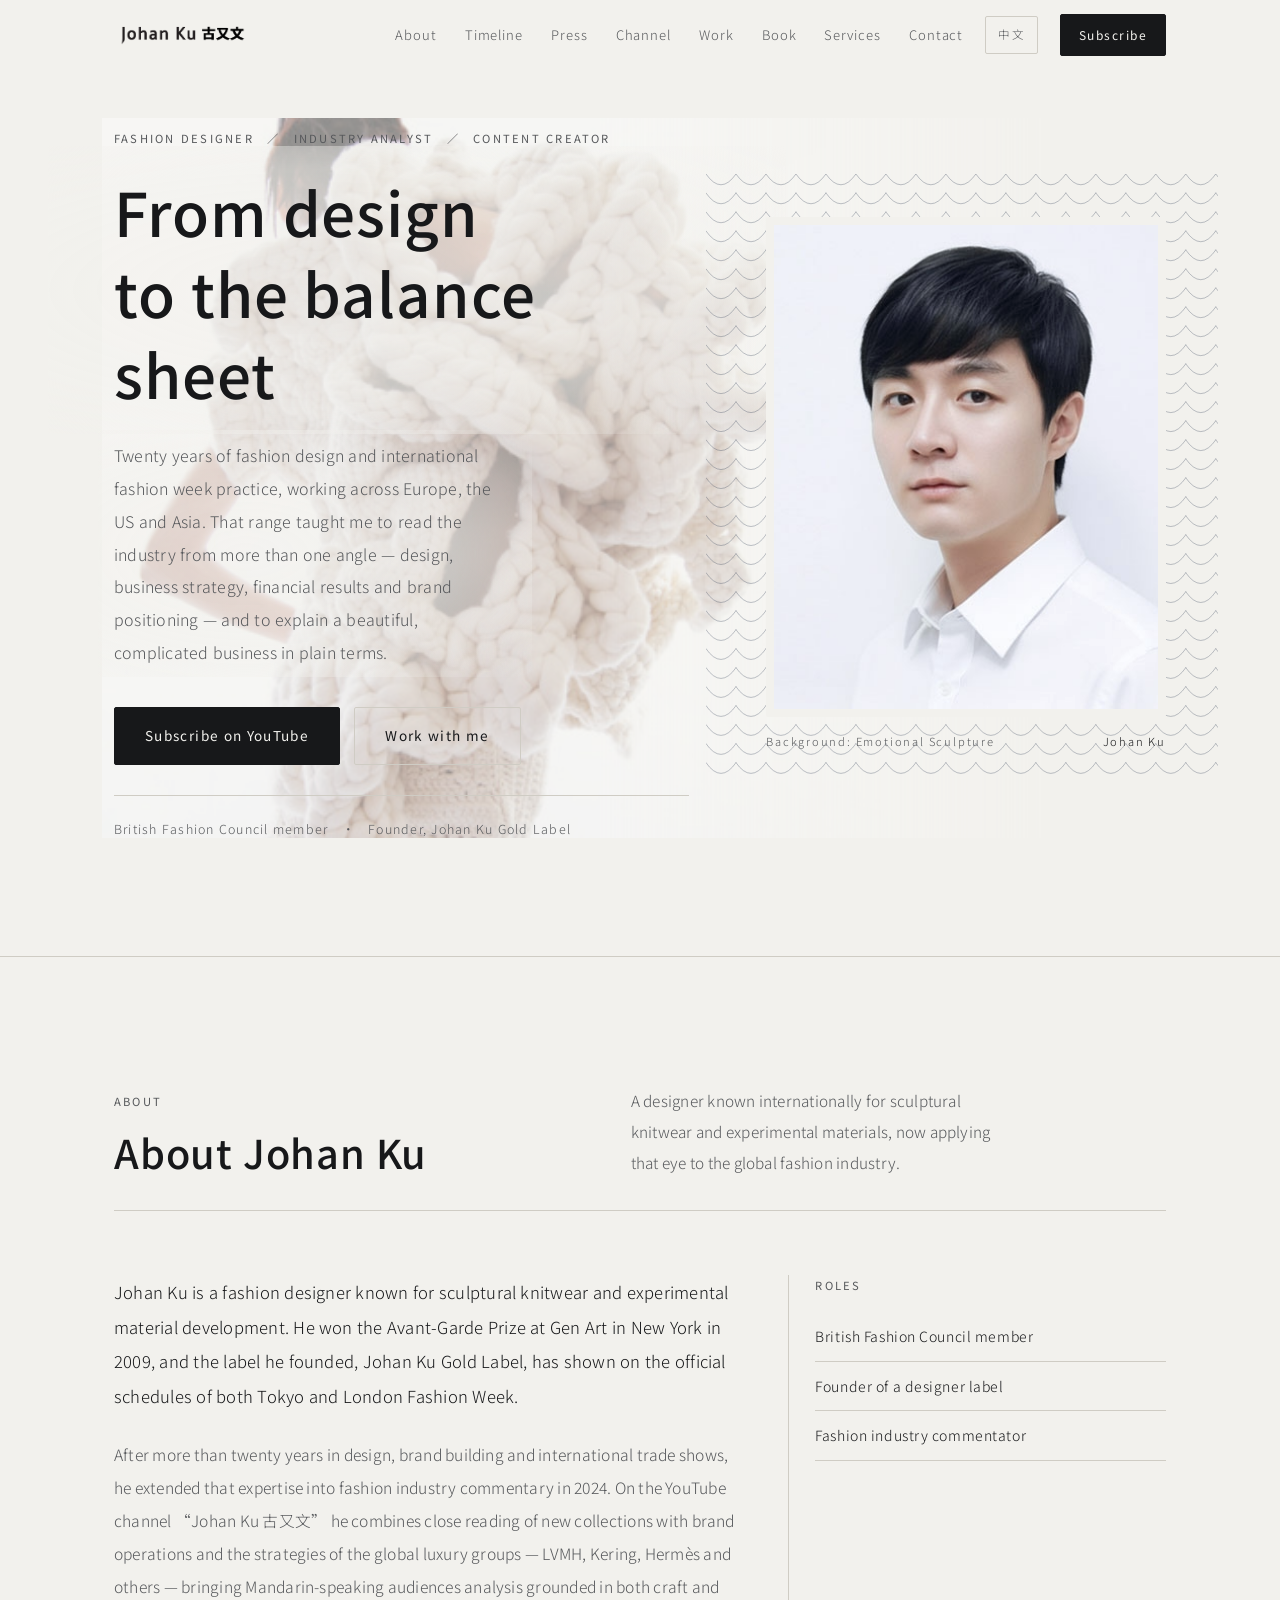
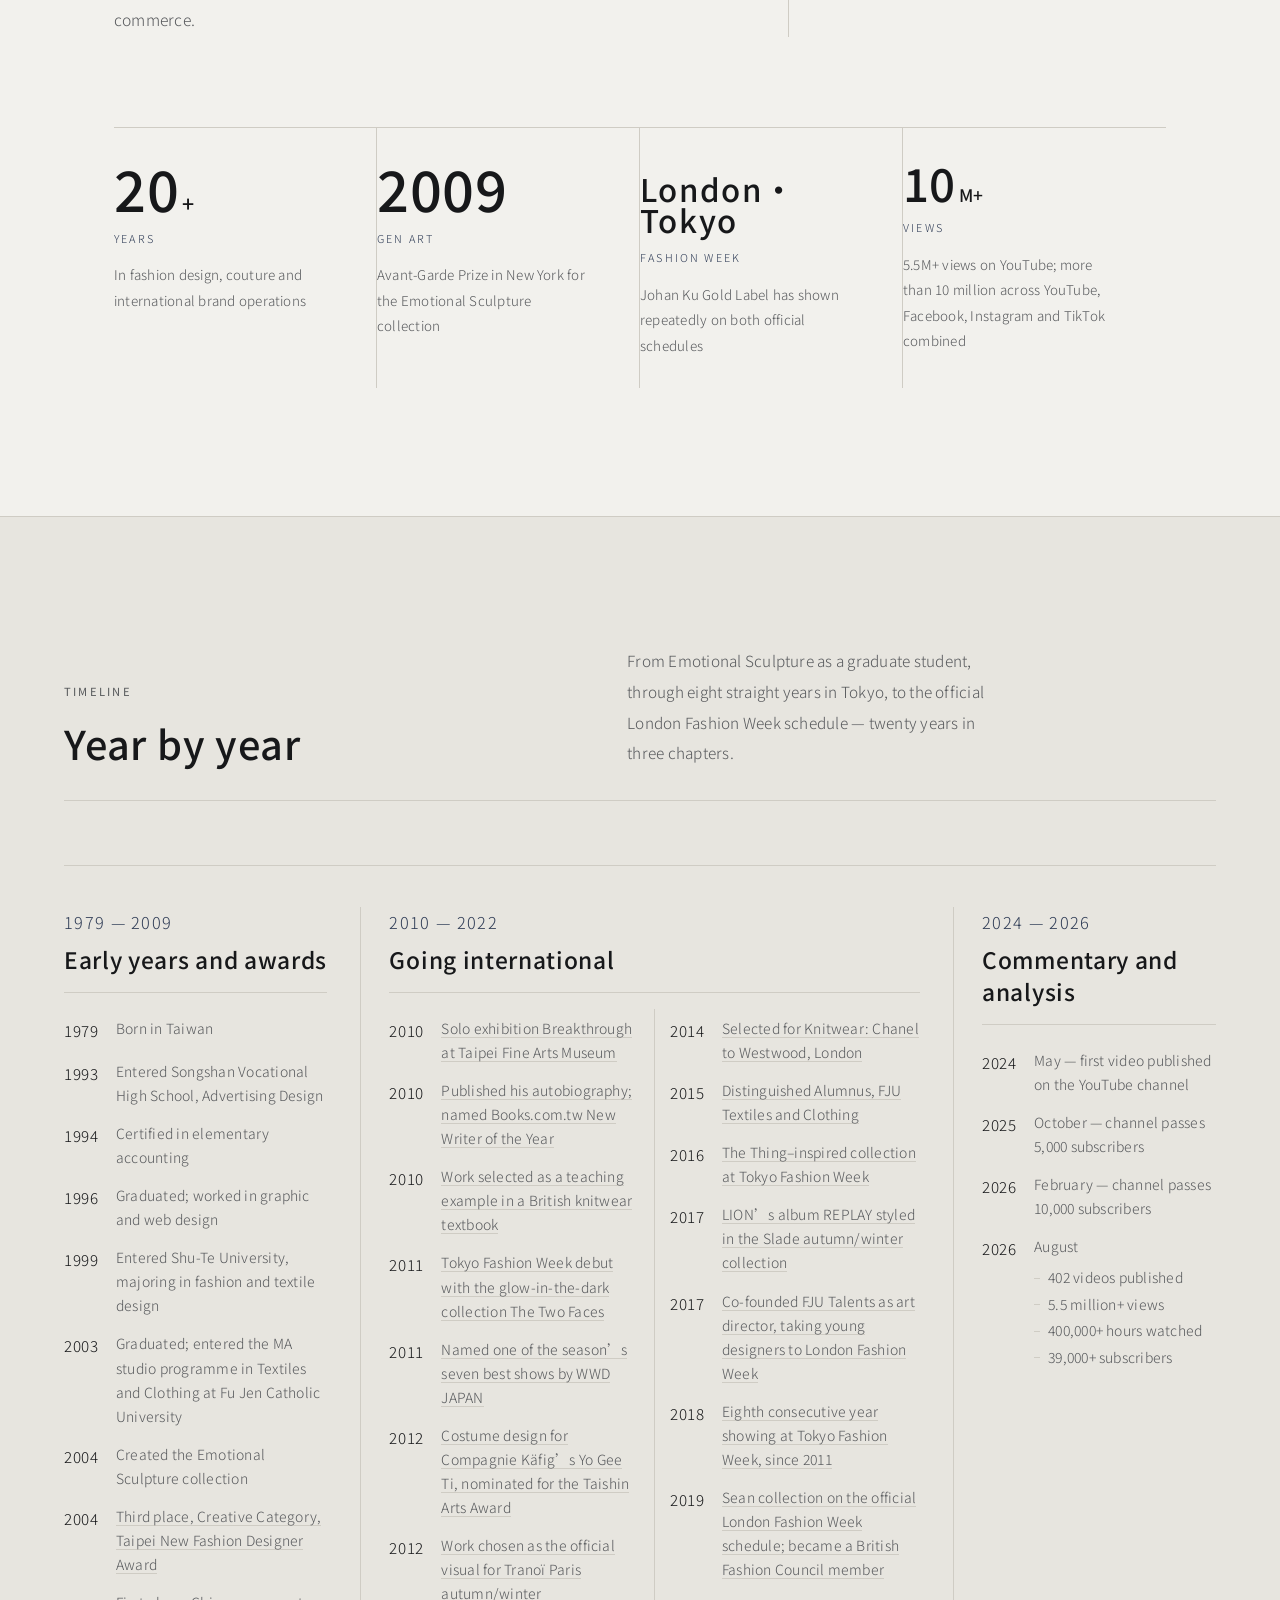
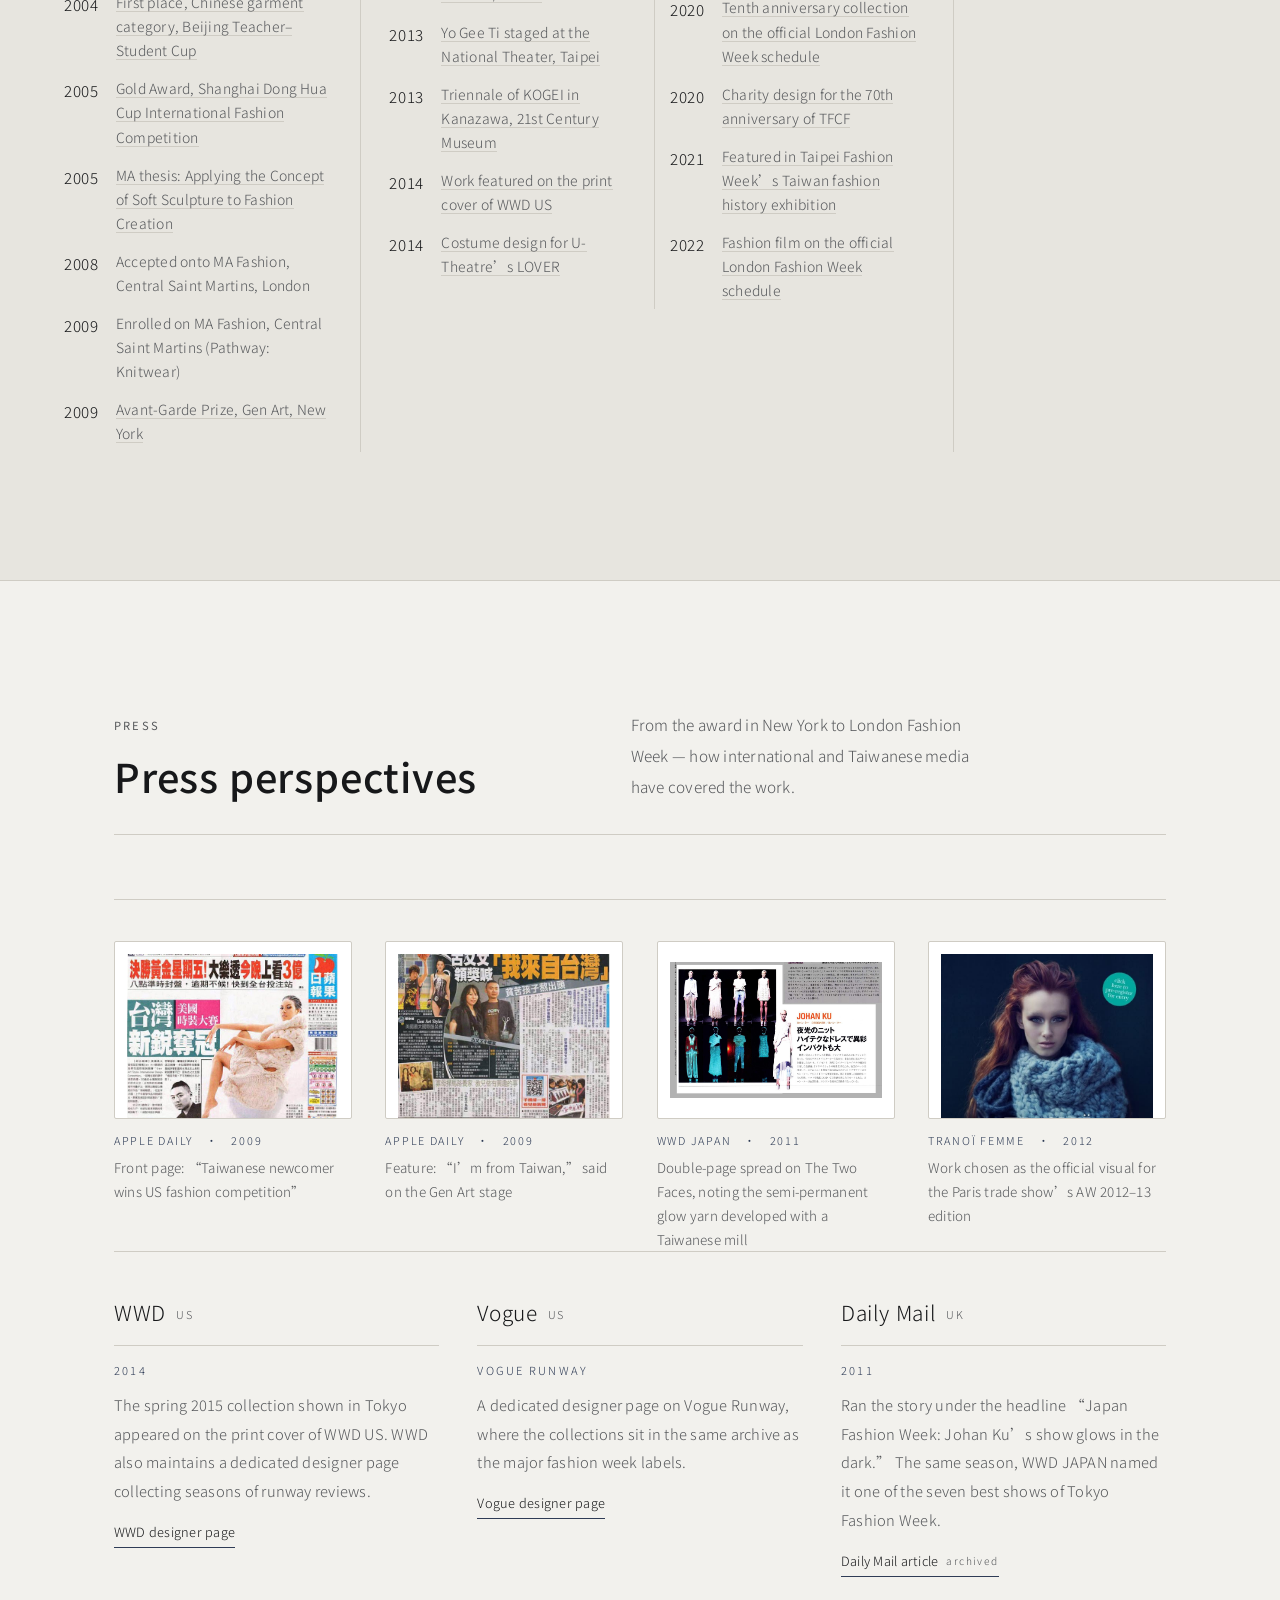
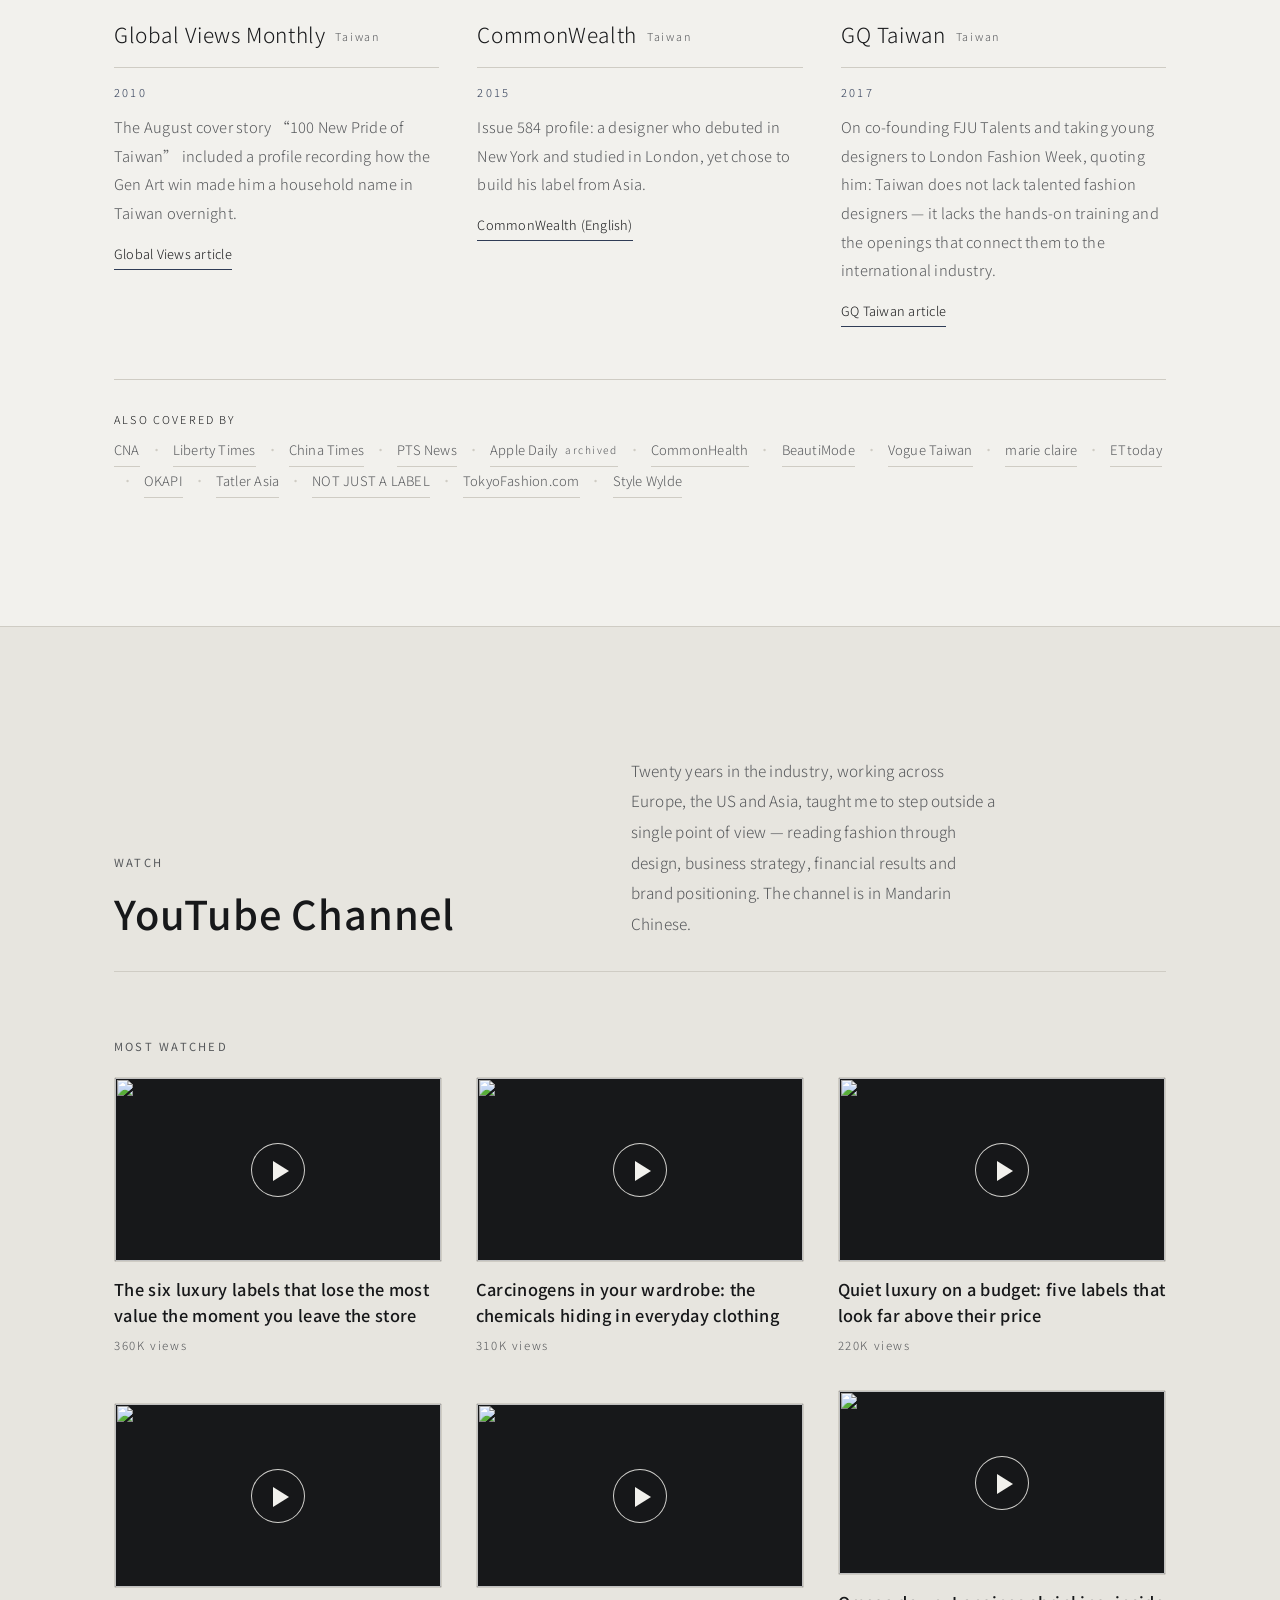
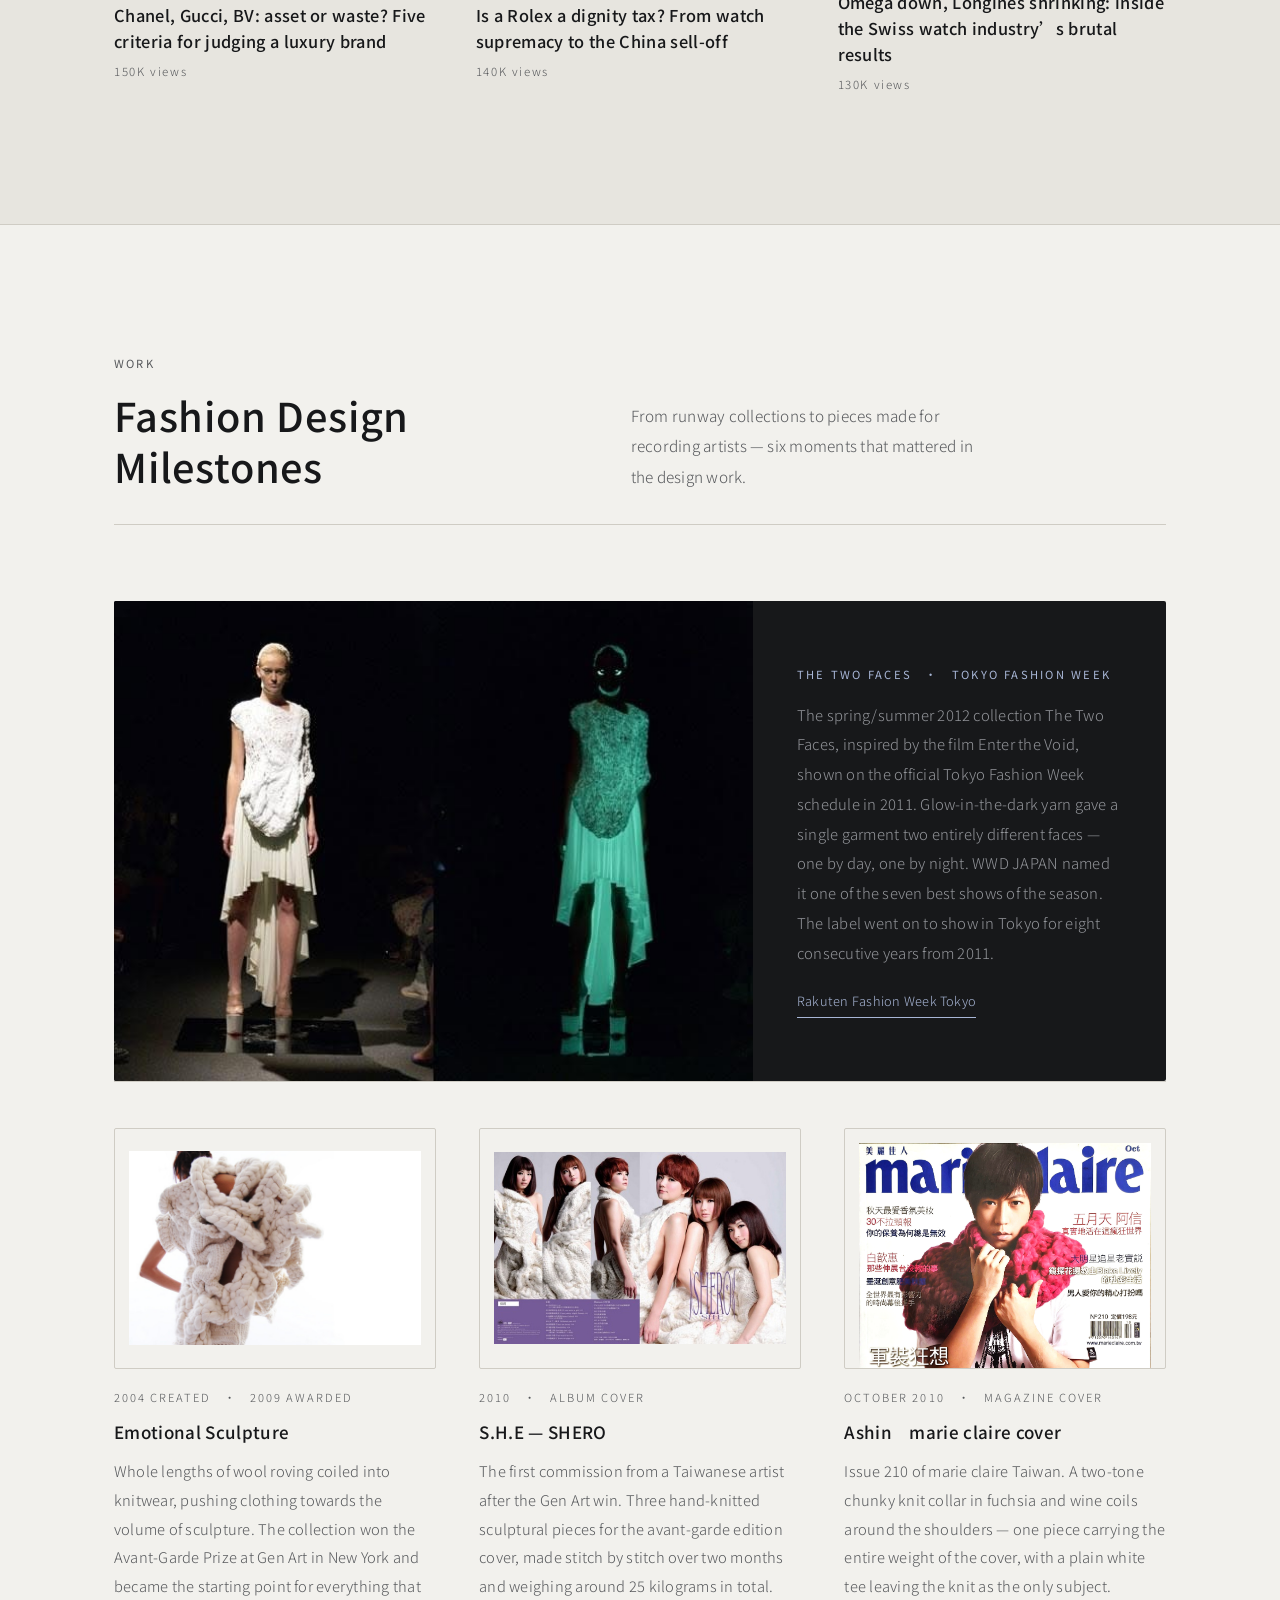
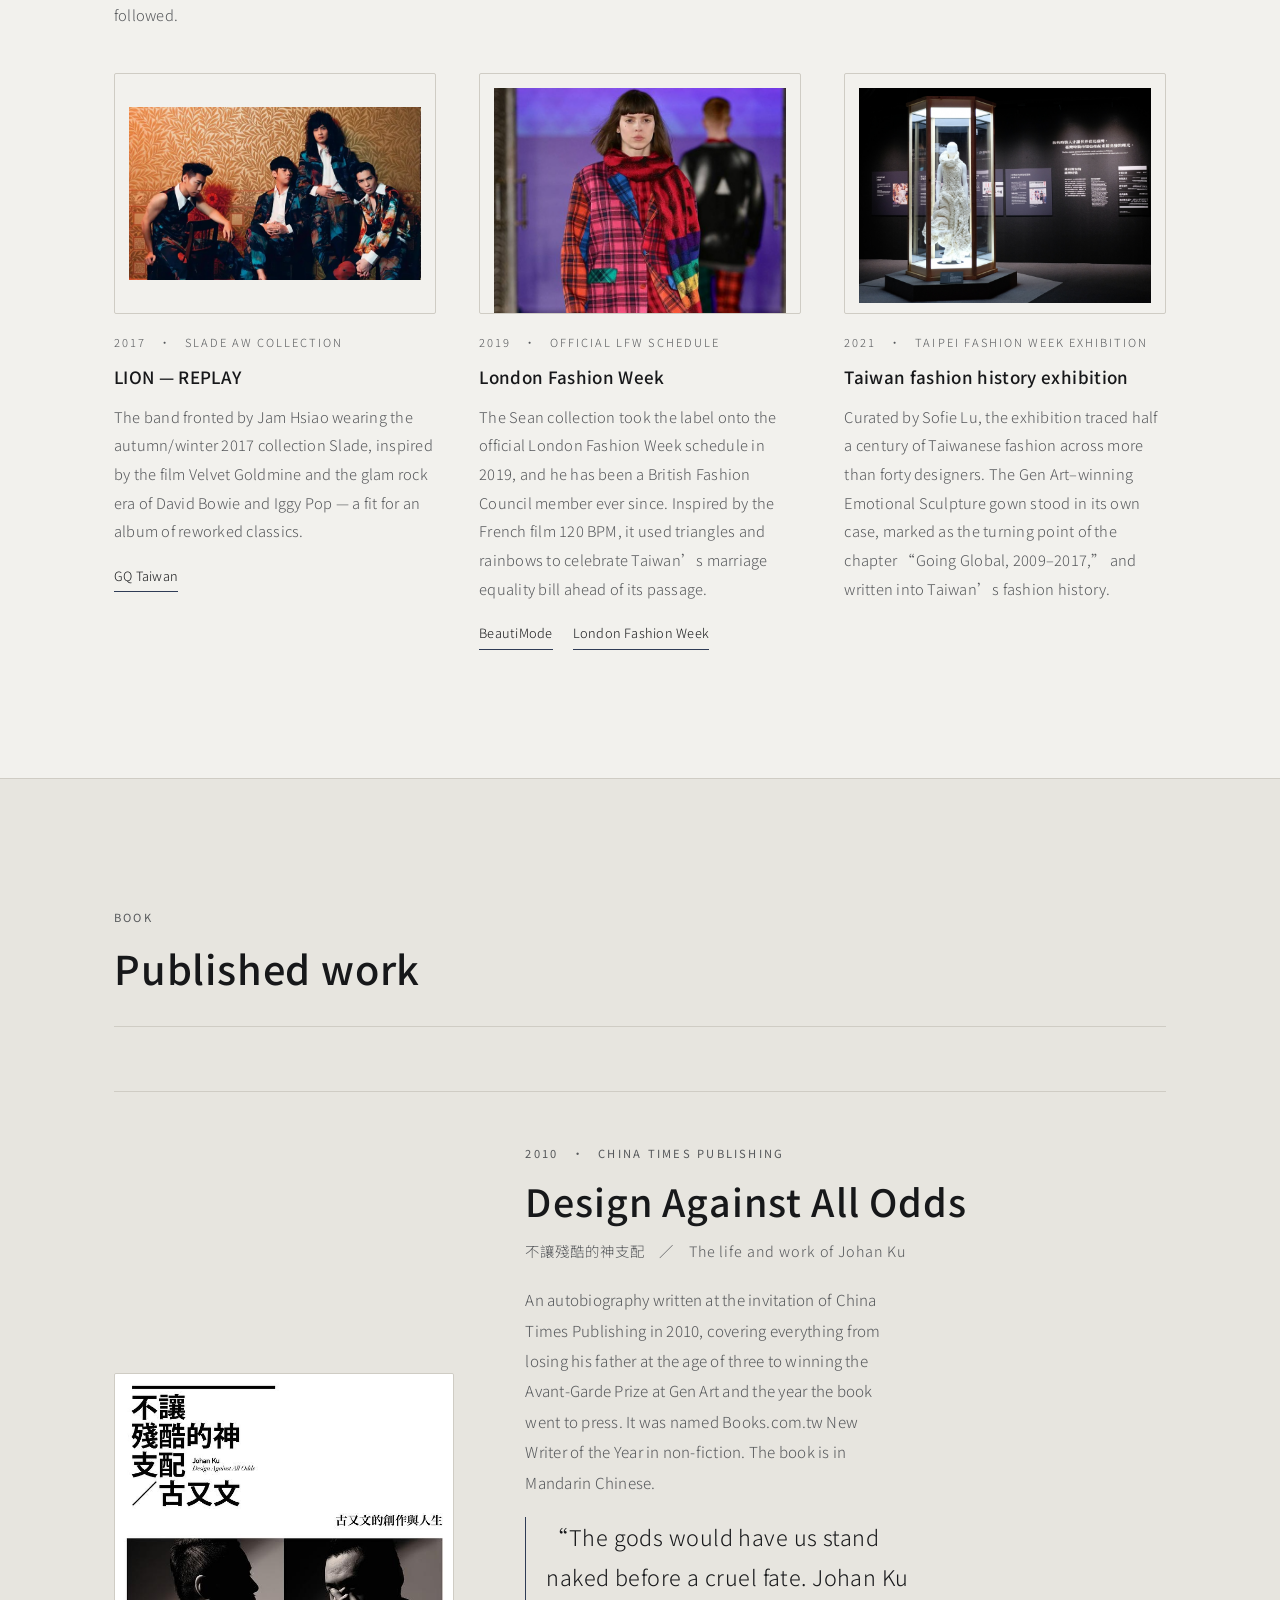
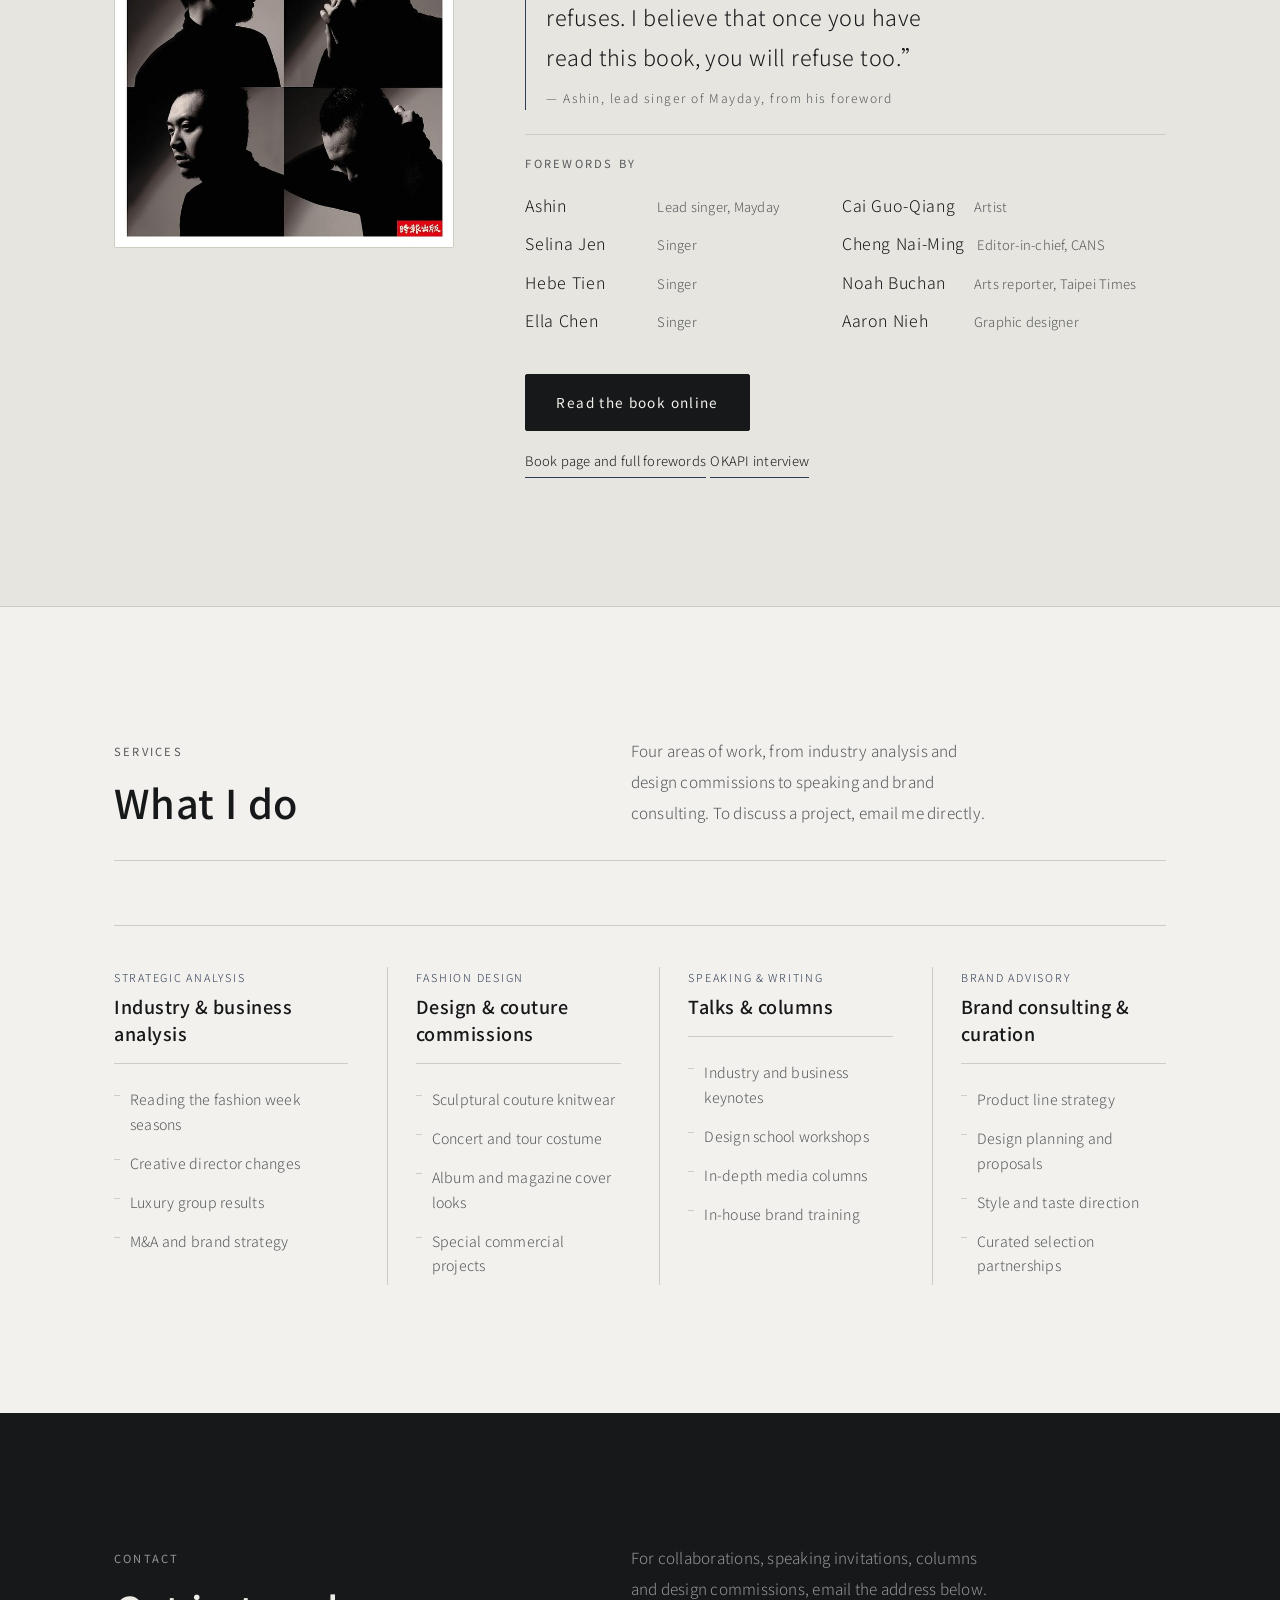
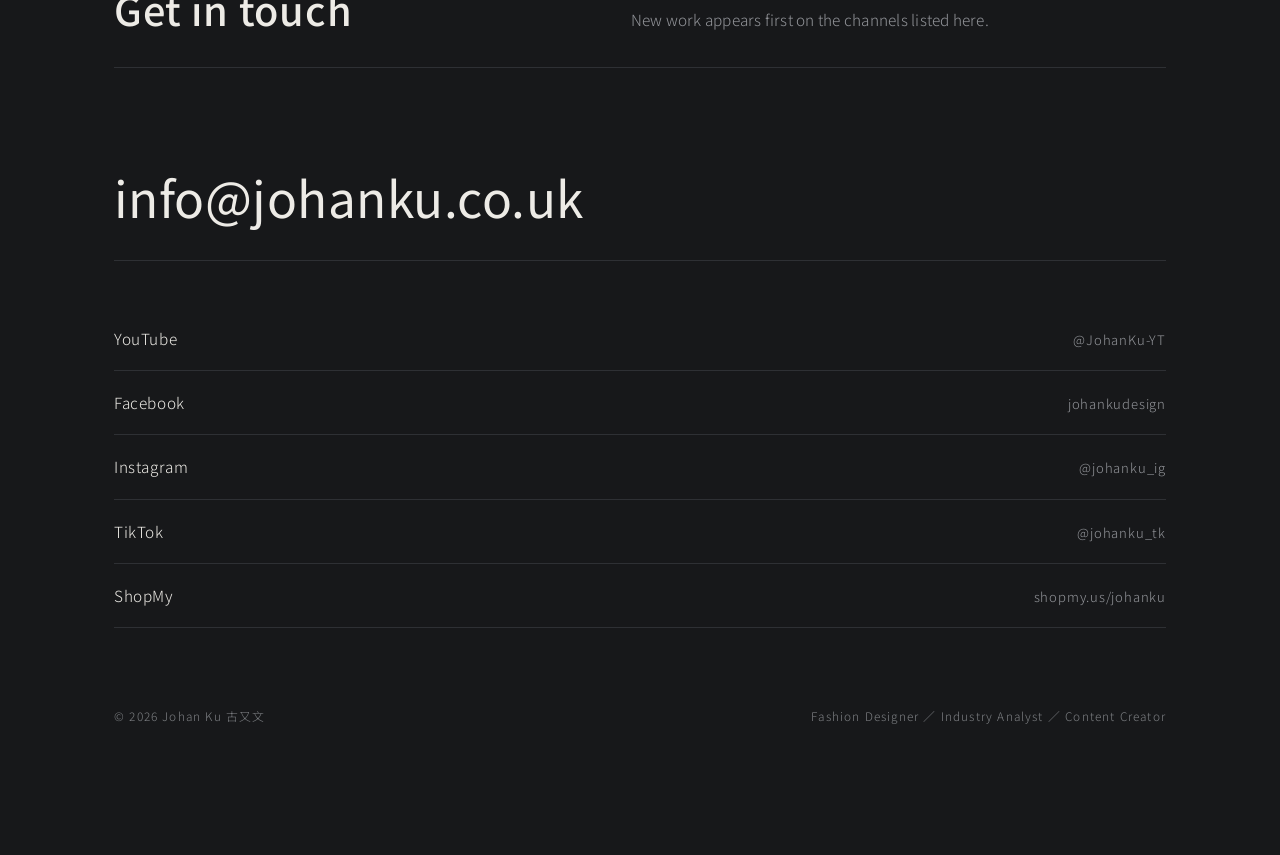
==== index.html @ 9f2974b8 "全站字體統一為無襯線黑體，移除襯線字型載入 Co-Authored-By: Claude Opus 5 <noreply@anthropic.com>" ====
<!DOCTYPE html>
<html lang="zh-Hant">
<head>
<meta charset="utf-8">
<meta name="viewport" content="width=device-width, initial-scale=1">
<title>Johan Ku 古又文｜時裝設計師・時尚產業分析師</title>
<meta name="description" content="Johan Ku 古又文，時裝設計師與時尚產業分析師。20 年時裝設計與國際時裝週實務，工作橫跨歐美與亞洲，從設計、商業策略、財報數字到品牌定位，用宏觀的角度分析時尚產業。影片、作品與合作方式都收在這一頁。">
<link rel="canonical" href="https://about.johanku.co.uk/">
<link rel="alternate" hreflang="zh-Hant" href="https://about.johanku.co.uk/">
<link rel="alternate" hreflang="en" href="https://about.johanku.co.uk/en/">
<link rel="alternate" hreflang="x-default" href="https://about.johanku.co.uk/">

<!-- 貼到 Facebook、LINE、Threads 時顯示的預覽卡片 -->
<meta property="og:type" content="profile">
<meta property="og:site_name" content="Johan Ku 古又文">
<meta property="og:title" content="Johan Ku 古又文｜時裝設計師・時尚產業分析師">
<meta property="og:description" content="20 年時裝設計與國際時裝週實務，工作橫跨歐美與亞洲。從設計、商業策略、財報數字到品牌定位，用宏觀的角度分析時尚產業。">
<meta property="og:url" content="https://about.johanku.co.uk/">
<meta property="og:image" content="https://about.johanku.co.uk/Emotional%20Sculpture_2004.jpg">
<meta property="og:locale" content="zh_TW">
<meta property="og:locale:alternate" content="en_GB">
<meta name="twitter:card" content="summary_large_image">

<link rel="preconnect" href="https://fonts.googleapis.com">
<link rel="preconnect" href="https://fonts.gstatic.com" crossorigin>
<link href="https://fonts.googleapis.com/css2?family=Noto+Sans+TC:wght@300;400;500&display=swap" rel="stylesheet">
<link rel="stylesheet" href="./style.css?v=40">

<!-- 結構化資料：把這個網站跟「古又文」這個人的既有資料（維基百科、時裝週官網）連起來 -->
<script type="application/ld+json">
{
  "@context": "https://schema.org",
  "@type": "Person",
  "name": "古又文",
  "alternateName": "Johan Ku",
  "url": "https://about.johanku.co.uk/",
  "image": "https://about.johanku.co.uk/FACE.jpg",
  "jobTitle": "時裝設計師、時尚產業分析師",
  "email": "info@johanku.co.uk",
  "nationality": "台灣",
  "award": [
    "紐約 Gen Art 前衛時裝大獎（Avant-Garde Prize）",
    "上海東華盃國際服裝大賽金獎",
    "博客來非文學類年度新秀作家獎"
  ],
  "sameAs": [
    "https://www.youtube.com/@JohanKu-YT",
    "https://www.facebook.com/johankudesign",
    "https://instagram.com/johanku_ig",
    "https://www.tiktok.com/@johanku_tk",
    "https://shopmy.us/johanku",
    "https://zh.wikipedia.org/zh-tw/%E5%8F%A4%E5%8F%88%E6%96%87",
    "https://www.vogue.com/fashion-shows/designer/johan-ku",
    "https://wwd.com/fashion-shows-reviews/fashion-designer/johan-ku/",
    "https://londonfashionweek.co.uk/designers/johan-ku"
  ]
}
</script>
</head>
<body>

<a class="skip" href="#about">跳到主要內容</a>

<!-- ── 頁首 ───────────────────────────────────── -->
<header class="hdr" id="hdr">
  <div class="hdr-in">
    <a class="brand" href="#home">
      <img src="./logo-johanku.png" alt="Johan Ku 古又文" width="646" height="123">
    </a>

    <nav class="hdr-nav" aria-label="主要導覽">
      <a href="#about">關於</a>
      <a href="#timeline">大事記</a>
      <a href="#press">媒體觀點</a>
      <a href="#videos">頻道</a>
      <a href="#work">創作里程碑</a>
      <a href="#book">著作</a>
      <a href="#services">服務項目</a>
      <a href="#contact">聯絡方式</a>
    </nav>

    <a class="lang-switch" href="./en/" hreflang="en" data-lang-switch="en">EN</a>

    <a class="btn btn-sm" href="https://www.youtube.com/@JohanKu-YT" target="_blank" rel="noopener">訂閱頻道</a>

    <button class="menu-btn" id="menuBtn" aria-expanded="false" aria-controls="menuPanel">
      <span class="menu-btn-l"></span><span class="menu-btn-l"></span>
      <span class="sr">開啟目錄</span>
    </button>
  </div>
</header>

<div class="menu" id="menuPanel" hidden>
  <nav class="menu-list" aria-label="全部章節">
    <a href="#about">關於 Johan Ku 古又文</a>
    <a href="#timeline">歷年大事記</a>
    <a href="#press">媒體觀點</a>
    <a href="#videos">YouTube 頻道</a>
    <a href="#work">服裝創作里程碑</a>
    <a href="#book">著作</a>
    <a href="#services">服務項目</a>
    <a href="#contact">聯絡方式</a>
  </nav>
</div>

<!-- ── 左側毛線軌道（章節導覽） ───────────────── -->
<nav class="rail" id="rail" aria-label="章節捲動導覽">
  <span class="rail-track"><span class="rail-fill" id="railFill"></span></span>
  <a class="rail-dot" href="#home"     data-sec="home"><span class="rail-label">首頁</span></a>
  <a class="rail-dot" href="#about"    data-sec="about"><span class="rail-label">關於</span></a>
  <a class="rail-dot" href="#timeline" data-sec="timeline"><span class="rail-label">大事記</span></a>
  <a class="rail-dot" href="#press"    data-sec="press"><span class="rail-label">媒體</span></a>
  <a class="rail-dot" href="#videos"   data-sec="videos"><span class="rail-label">頻道</span></a>
  <a class="rail-dot" href="#work"     data-sec="work"><span class="rail-label">創作</span></a>
  <a class="rail-dot" href="#book"     data-sec="book"><span class="rail-label">著作</span></a>
  <a class="rail-dot" href="#services" data-sec="services"><span class="rail-label">服務</span></a>
  <a class="rail-dot" href="#contact"  data-sec="contact"><span class="rail-label">聯絡</span></a>
</nav>

<main>

<!-- ── 1. 開頭自我介紹 ────────────────────────── -->
<section class="hero" id="home">

  <!-- 《情緒雕塑》放大當底圖，往左漸層淡出，讓標題壓在乾淨的紙面上 -->
  <div class="hero-bg" aria-hidden="true">
    <img src="./Emotional%20Sculpture_2004.jpg" alt="" width="600" height="400">
  </div>

  <div class="wrap hero-grid">

    <div class="hero-text">
      <p class="eyebrow load" style="--d:.05s">時裝設計師　／　時尚產業分析師　／　內容創作者</p>

      <h1 class="hero-h1 load" style="--d:.14s">從設計到財報，<br>帶你看懂時尚產業</h1>

      <p class="hero-lead load" style="--d:.24s">
        20 年時裝設計與國際時裝週實務，工作橫跨歐美與亞洲，讓我習慣跳脫單一視角，
        從設計、商業策略、財報數字到品牌定位，用宏觀的角度分析迷人又複雜的時尚產業。
      </p>

      <div class="hero-cta load" style="--d:.34s">
        <a class="btn" href="https://www.youtube.com/@JohanKu-YT" target="_blank" rel="noopener">訂閱 YouTube 頻道</a>
        <a class="btn btn-ghost" href="mailto:info@johanku.co.uk">商業合作洽詢</a>
      </div>

      <p class="hero-meta load" style="--d:.44s">英國時裝協會（BFC）會員　·　Johan Ku Gold Label 創辦人</p>
    </div>

    <figure class="hero-fig load" style="--d:.30s">
      <div class="knit" data-knit="hero" aria-hidden="true"></div>

      <div class="hero-frame">
        <img src="./FACE.jpg" alt="時裝設計師 Johan Ku 古又文" width="478" height="478">
      </div>

      <figcaption>
        <span class="hero-cap-w">背景：《情緒雕塑》Emotional Sculpture</span>
        <span class="hero-cap-n">Johan&nbsp;Ku 古又文</span>
      </figcaption>
    </figure>

  </div>
</section>

<!-- ── 2. 關於 Johan Ku 古又文 ─────────────────── -->
<section class="section" id="about">
  <div class="wrap">
    <div class="sec-head reveal">
      <div class="sec-head-l">
        <p class="eyebrow">About</p>
        <h2 class="sec-title">關於 Johan Ku 古又文</h2>
      </div>
      <p class="sec-lead">以立體針織雕塑與前衛材質語彙聞名國際的時裝設計師，現在也用設計師的工藝洞察，解析全球時尚產業。</p>
    </div>

    <div class="about-body">
      <div class="about-prose reveal" style="--d:.08s">
        <p>以立體雕塑針織與前衛材質研發聞名的時裝設計師 Johan Ku 古又文，2009 年榮獲紐約 Gen Art 前衛時裝大獎，其創立的品牌 Johan Ku Gold Label 長期活躍於國際舞台，多次登上東京與倫敦時裝週官方日程發表作品。</p>
        <p>在累積超過二十年的服裝設計、品牌經營與國際參展經驗後，2024 年將專業視角延伸至全球時尚產業評論。透過 YouTube 頻道「Johan Ku 古又文」，結合深度分析時裝新作、品牌營運以及全球精品集團（如 LVMH、Kering、Hermès 等）的營運策略，為華語受眾帶來兼具美學底蘊與商業邏輯的深度時裝解析。</p>
      </div>

      <aside class="about-aside reveal" style="--d:.16s">
        <p class="eyebrow">現職與身分</p>
        <ul class="tag-list">
          <li>英國時裝協會（BFC）會員</li>
          <li>設計師品牌創辦人</li>
          <li>時尚產業評論者</li>
        </ul>
      </aside>
    </div>

    <ul class="miles">
      <li class="mile reveal" style="--d:.06s">
        <span class="mile-fig">20<span class="mile-plus">+</span></span>
        <span class="mile-unit">年</span>
        <p class="mile-txt">專業時裝設計、高級訂製與國際品牌營運實務經驗</p>
      </li>
      <li class="mile reveal" style="--d:.14s">
        <span class="mile-fig">2009</span>
        <span class="mile-unit">Gen Art</span>
        <p class="mile-txt">以《情緒雕塑》（Emotional Sculpture）榮獲紐約 Gen Art 前衛時裝大獎（Avant-Garde Prize）</p>
      </li>
      <li class="mile reveal" style="--d:.22s">
        <span class="mile-fig mile-fig-zh">倫敦・東京</span>
        <span class="mile-unit">時裝週</span>
        <p class="mile-txt">Johan Ku Gold Label 多次名列 BFC 倫敦時裝週與東京時裝週官方日程</p>
      </li>
      <li class="mile reveal" style="--d:.30s">
        <span class="mile-fig mile-fig-lg">1000<span class="mile-plus">萬+</span></span>
        <span class="mile-unit">瀏覽人次</span>
        <p class="mile-txt">YouTube 瀏覽人次迄今超過 550 萬，Facebook、Instagram、TikTok 全平台瀏覽人次超過 1000 萬</p>
      </li>
    </ul>
  </div>
</section>

<!-- ── 3. 歷年大事記（三個階段橫向並排，中段佔兩欄） ── -->
<section class="section section-alt" id="timeline">
  <div class="wrap">
    <div class="sec-head reveal">
      <div class="sec-head-l">
        <p class="eyebrow">Timeline</p>
        <h2 class="sec-title">歷年大事記</h2>
      </div>
      <p class="sec-lead">從研究所時期的《情緒雕塑》，到東京時裝週連續八年、再到倫敦時裝週官方日程，三個階段看完二十年。</p>
    </div>

    <div class="eras" id="tl">

      <article class="era reveal">
        <p class="era-span">1979 — 2009</p>
        <h3 class="era-name">起步與獲獎</h3>
        <ul class="era-list">
          <li class="era-item"><span class="era-y">1979</span><span class="era-t">出生於台灣</span></li>
          <li class="era-item"><span class="era-y">1993</span><span class="era-t">考入台北市立松山家商廣告設計科</span></li>
          <li class="era-item"><span class="era-y">1994</span><span class="era-t">考取會計初級證照</span></li>
          <li class="era-item"><span class="era-y">1996</span><span class="era-t">松山家商廣告設計科畢業，從事平面與網頁設計</span></li>
          <li class="era-item"><span class="era-y">1999</span><span class="era-t">考入樹德科技大學流行設計系，主修服裝與織品設計</span></li>
          <li class="era-item"><span class="era-y">2003</span><span class="era-t">樹德科大畢業，考入輔仁大學織品服裝研究所作品組</span></li>
          <li class="era-item"><span class="era-y">2004</span><span class="era-t">創作《情緒雕塑》系列</span></li>
          <li class="era-item"><span class="era-y">2004</span><span class="era-t"><a class="era-link" href="https://www.gvm.com.tw/article/13811" target="_blank" rel="noopener">台北服裝設計新人獎創意組第三名</a></span></li>
          <li class="era-item"><span class="era-y">2004</span><span class="era-t"><a class="era-link" href="https://www.gvm.com.tw/article/13811" target="_blank" rel="noopener">北京師生盃中式服裝第一名</a></span></li>
          <li class="era-item"><span class="era-y">2005</span><span class="era-t"><a class="era-link" href="https://www.gvm.com.tw/article/13811" target="_blank" rel="noopener">上海東華盃國際服裝大賽金獎</a></span></li>
          <li class="era-item"><span class="era-y">2005</span><span class="era-t"><a class="era-link" href="https://hdl.handle.net/11296/k4675m" target="_blank" rel="noopener">碩士論文《柔軟雕塑概念應用於服裝創作之研究》</a></span></li>
          <li class="era-item"><span class="era-y">2008</span><span class="era-t">獲英國中央聖馬汀時裝設計碩士班錄取</span></li>
          <li class="era-item"><span class="era-y">2009</span><span class="era-t">入學中央聖馬汀時裝設計碩士班，主修針織設計</span></li>
          <li class="era-item"><span class="era-y">2009</span><span class="era-t"><a class="era-link" href="https://ent.ltn.com.tw/news/paper/356178" target="_blank" rel="noopener">紐約 Gen Art 前衛時裝設計獎</a></span></li>
        </ul>
      </article>

      <article class="era era-wide reveal" style="--d:.08s">
        <p class="era-span">2010 — 2022</p>
        <h3 class="era-name">走向國際</h3>
        <ul class="era-list era-list-2col">
          <li class="era-item"><span class="era-y">2010</span><span class="era-t"><a class="era-link" href="https://www.tfam.museum/Exhibition/Exhibition_page.aspx?id=341&amp;allObj=%7B%22JJMethod%22%3A%22GetEx%22%2C%22Type%22%3A%220%22%2C%22Year%22%3A%22%22%2C%22pg_num%22%3A5%2C%22pg_size%22%3A21%7D&amp;ddlLang=zh-tw" target="_blank" rel="noopener">北美館個展《破界‧Breakthrough》</a></span></li>
          <li class="era-item"><span class="era-y">2010</span><span class="era-t"><a class="era-link" href="https://okapi.books.com.tw/article/316" target="_blank" rel="noopener">出版自傳，獲博客來年度新秀作家獎</a></span></li>
          <li class="era-item"><span class="era-y">2010</span><span class="era-t"><a class="era-link" href="https://news.ltn.com.tw/news/life/paper/448142" target="_blank" rel="noopener">作品選入英國針織教科書</a></span></li>
          <li class="era-item"><span class="era-y">2011</span><span class="era-t"><a class="era-link" href="https://tokyofashion.com/johan-ku-2012-ss/" target="_blank" rel="noopener">首度於東京時裝週發表《The Two Face》夜光系列</a></span></li>
          <li class="era-item"><span class="era-y">2011</span><span class="era-t"><a class="era-link" href="#press" data-open-clip="clip-wwdjapan">獲《WWD JAPAN》選為當屆最好的七場秀之一</a></span></li>
          <li class="era-item"><span class="era-y">2012</span><span class="era-t"><a class="era-link" href="https://www.taishinart.org.tw/art-award-year-detail/2012/30" target="_blank" rel="noopener">舞作《有機體》入圍台新藝術獎</a></span></li>
          <li class="era-item"><span class="era-y">2012</span><span class="era-t"><a class="era-link" href="#press" data-open-clip="clip-tranoi">作品獲選為巴黎 Tranoï 展會秋冬官方主視覺</a></span></li>
          <li class="era-item"><span class="era-y">2013</span><span class="era-t"><a class="era-link" href="https://news.pts.org.tw/article/204820" target="_blank" rel="noopener">《有機體》於國家戲劇院演出</a></span></li>
          <li class="era-item"><span class="era-y">2013</span><span class="era-t"><a class="era-link" href="https://kanazawa-kogeitriennale.com/archive/en/2013/" target="_blank" rel="noopener">金澤工藝三年展，金澤 21 世紀美術館</a></span></li>
          <li class="era-item"><span class="era-y">2014</span><span class="era-t"><a class="era-link" href="https://wwd.com/runway/fall-ready-to-wear-2014/tokyo/johan-ku/review/" target="_blank" rel="noopener">作品登上《WWD US》紙本封面</a></span></li>
          <li class="era-item"><span class="era-y">2014</span><span class="era-t"><a class="era-link" href="https://www.utheatre.org.tw/lover/" target="_blank" rel="noopener">優人神鼓《愛人》服裝設計</a></span></li>
          <li class="era-item"><span class="era-y">2014</span><span class="era-t"><a class="era-link" href="https://fashiontextilemuseum.org/exhibitionsdisplays/knitwear-chanel-to-westwood/" target="_blank" rel="noopener">入選倫敦「Knitwear: Chanel to Westwood」大展</a></span></li>
          <li class="era-item"><span class="era-y">2015</span><span class="era-t"><a class="era-link" href="https://web.archive.org/web/20240604170129/https://www.tc.fju.edu.tw/category/122" target="_blank" rel="noopener">輔仁大學織品服裝學系傑出系友</a></span></li>
          <li class="era-item"><span class="era-y">2016</span><span class="era-t"><a class="era-link" href="https://www.stylewylde.com/runway/2016/3/23/tokyo-johan-ku-fall-2016/" target="_blank" rel="noopener">東京時裝週《突變第三型》系列</a></span></li>
          <li class="era-item"><span class="era-y">2017</span><span class="era-t"><a class="era-link" href="https://www.gq.com.tw/fashion/content-33873" target="_blank" rel="noopener">獅子合唱團《REPLAY》專輯穿著秋冬系列《Slade》</a></span></li>
          <li class="era-item"><span class="era-y">2017</span><span class="era-t"><a class="era-link" href="https://www.gq.com.tw/fashion/content-33683" target="_blank" rel="noopener">與輔大共同創立 FJU Talents 並任藝術總監，率新銳設計師登上倫敦時裝週</a></span></li>
          <li class="era-item"><span class="era-y">2018</span><span class="era-t"><a class="era-link" href="https://www.beautimode.com/article/content/86187/" target="_blank" rel="noopener">東京時裝週連續發表滿八年（2011 年起）</a></span></li>
          <li class="era-item"><span class="era-y">2019</span><span class="era-t"><a class="era-link" href="https://www.beautimode.com/article/content/86187/" target="_blank" rel="noopener">以《Sean》系列登上倫敦時裝週官方日程，成為倫敦時裝協會正式會員</a></span></li>
          <li class="era-item"><span class="era-y">2020</span><span class="era-t"><a class="era-link" href="https://www.cna.com.tw/news/ahel/202002190052.aspx" target="_blank" rel="noopener">品牌十週年登上倫敦時裝週官方日程</a></span></li>
          <li class="era-item"><span class="era-y">2020</span><span class="era-t"><a class="era-link" href="https://cdn-news.org/News.aspx?EntityID=News&amp;PK=0000000000652e59e09e899415820a4c8aa529cee2aacf59" target="_blank" rel="noopener">家扶 70 週年公益設計</a></span></li>
          <li class="era-item"><span class="era-y">2021</span><span class="era-t"><a class="era-link" href="https://www.vogue.com.tw/fashion/article/2021%E8%87%BA%E5%8C%97%E6%99%82%E8%A3%9D%E9%80%B1-%E8%87%BA%E7%81%A3%E6%99%82%E8%A3%9D%E5%8F%B2%E4%B8%BB%E9%A1%8C%E7%AD%96%E5%B1%95-%E6%99%82%E8%A3%9D%E6%99%82%E4%BB%A3%E6%99%82%E4%BB%A3%E6%99%82%E8%A3%9D" target="_blank" rel="noopener">台北時裝週《時裝時代・時代時裝》</a></span></li>
          <li class="era-item"><span class="era-y">2022</span><span class="era-t"><a class="era-link" href="https://www.beautimode.com/article/content/88919/" target="_blank" rel="noopener">時裝影片登上倫敦時裝週官方日程</a></span></li>
        </ul>
      </article>

      <article class="era reveal" style="--d:.24s">
        <p class="era-span">2024 — 2026</p>
        <h3 class="era-name">評論與分析</h3>
        <ul class="era-list">
          <li class="era-item"><span class="era-y">2024</span><span class="era-t">5 月 YouTube 頻道發布首支影片</span></li>
          <li class="era-item"><span class="era-y">2025</span><span class="era-t">10 月頻道訂閱突破 5000 人</span></li>
          <li class="era-item"><span class="era-y">2026</span><span class="era-t">2 月頻道訂閱突破 1 萬人</span></li>
          <li class="era-item">
            <span class="era-y">2026</span>
            <span class="era-t">8 月
              <span class="era-stats">
                <span>累計產出 402 部影片</span>
                <span>超過 550 萬人次觀看</span>
                <span>累計觀看時長超過 40 萬小時</span>
                <span>頻道訂閱突破 3.9 萬人</span>
              </span>
            </span>
          </li>
        </ul>
      </article>

    </div>
  </div>
</section>

<!-- ── 4. 媒體觀點 ────────────────────────────── -->
<section class="section" id="press">
  <div class="wrap">
    <div class="sec-head reveal">
      <div class="sec-head-l">
        <p class="eyebrow">Press</p>
        <h2 class="sec-title">媒體觀點</h2>
      </div>
      <p class="sec-lead">從紐約獲獎到倫敦時裝週，國際與台灣媒體的評價。</p>
    </div>

    <div class="clips">

      <figure class="clip reveal">
        <button class="clip-btn" type="button" data-full="./press-apple-daily-front.jpg">
          <img src="./press-apple-daily-front.jpg"
               alt="蘋果日報頭版，主標「台灣新銳奪冠　美國時裝大賽」，配圖為身穿米白粗針織作品的模特兒"
               loading="lazy" width="550" height="310">
        </button>
        <figcaption class="clip-cap"><span class="clip-src">蘋果日報　·　2009</span>頭版「台灣新銳奪冠　美國時裝大賽」</figcaption>
      </figure>

      <figure class="clip reveal" style="--d:.06s">
        <button class="clip-btn" type="button" data-full="./press-apple-daily-feature.jpg">
          <img src="./press-apple-daily-feature.jpg"
               alt="蘋果日報內頁報導，主標「古又文領獎喊『我來自台灣』貧苦孩子熬出頭」"
               loading="lazy" width="566" height="421">
        </button>
        <figcaption class="clip-cap"><span class="clip-src">蘋果日報　·　2009</span>內頁「古又文領獎喊『我來自台灣』」</figcaption>
      </figure>

      <figure class="clip reveal" style="--d:.12s">
        <button class="clip-btn" type="button" id="clip-wwdjapan" data-full="./press-wwd-japan-2011.jpg">
          <img src="./press-wwd-japan-2011.jpg"
               alt="WWD JAPAN 跨頁報導，大標「夜光のニット ハイテクなドレスで異彩 インパクトも大」，並列常光與夜光狀態的秀場照"
               loading="lazy" width="1567" height="1038">
        </button>
        <figcaption class="clip-cap"><span class="clip-src">WWD JAPAN　·　2011</span>跨頁報導《The Two Face》夜光針織，內文記錄與台灣紡織廠共同開發半永久夜光紗線</figcaption>
      </figure>

      <figure class="clip reveal" style="--d:.18s">
        <button class="clip-btn" type="button" id="clip-tranoi" data-full="./press-tranoi-2012.jpg">
          <img src="./press-tranoi-2012.jpg"
               alt="TRANOÏ FEMME 2012-13 秋冬巴黎展會官方主視覺，模特兒身穿藍灰色粗針織圍脖"
               loading="lazy" width="600" height="800">
        </button>
        <figcaption class="clip-cap"><span class="clip-src">TRANOÏ FEMME　·　2012</span>作品獲選為巴黎 Tranoï 展會 2012–13 秋冬官方主視覺</figcaption>
      </figure>

    </div>

    <div class="press-grid">

      <article class="quote reveal">
        <p class="quote-src">WWD<span class="quote-loc">美國</span></p>
        <p class="quote-yr">2014</p>
        <p class="quote-txt">於東京時裝週發表的 2015 春夏系列，登上美國版《WWD》紙本封面。WWD 官網另設有專屬設計師頁面，多季秀評收錄其中。</p>
        <a class="link" href="https://wwd.com/fashion-shows-reviews/fashion-designer/johan-ku/" target="_blank" rel="noopener">WWD 設計師頁</a>
      </article>

      <article class="quote reveal" style="--d:.06s">
        <p class="quote-src">Vogue<span class="quote-loc">美國</span></p>
        <p class="quote-yr">Vogue Runway</p>
        <p class="quote-txt">於 Vogue Runway 設有專屬設計師頁面，歷季作品收錄在這套國際秀場資料庫中，與各大時裝週品牌並列。</p>
        <a class="link" href="https://www.vogue.com/fashion-shows/designer/johan-ku" target="_blank" rel="noopener">Vogue 設計師頁</a>
      </article>

      <article class="quote reveal" style="--d:.12s">
        <p class="quote-src">Daily Mail<span class="quote-loc">英國</span></p>
        <p class="quote-yr">2011</p>
        <p class="quote-txt">以標題「Japan Fashion Week: Johan Ku’s show glows in the dark」報導《The Two Face》夜光針織系列。同季獲《WWD JAPAN》選為當屆東京時裝週最好的七場秀之一。</p>
        <a class="link" href="https://web.archive.org/web/20160305105416/http://www.dailymail.co.uk/femail/article-2051019/Japan-Fashion-Week-Johan-Kus-glows-dark.html" target="_blank" rel="noopener">Daily Mail 報導<span class="link-note">存檔版</span></a>
      </article>

      <article class="quote reveal" style="--d:.18s">
        <p class="quote-src">遠見雜誌<span class="quote-loc">台灣</span></p>
        <p class="quote-yr">2010</p>
        <p class="quote-txt">八月號封面故事「新台灣之光 100」收錄專文〈古又文 窮人家裡出狀元設計師〉，記錄獲獎後「瞬間成為台灣家喻戶曉的知名人物」。</p>
        <a class="link" href="https://www.gvm.com.tw/article/14131" target="_blank" rel="noopener">遠見雜誌報導</a>
      </article>

      <article class="quote reveal" style="--d:.24s">
        <p class="quote-src">天下雜誌<span class="quote-loc">台灣</span></p>
        <p class="quote-yr">2015</p>
        <p class="quote-txt">第 584 期專訪〈時尚，鬥智鬥藝的心理遊戲〉。英文版寫道：在紐約出道、於倫敦求學，最後選擇從亞洲建立自己的品牌。</p>
        <a class="link" href="https://english.cw.com.tw/article/article.action?id=175" target="_blank" rel="noopener">天下雜誌英文版</a>
      </article>

      <article class="quote reveal" style="--d:.30s">
        <p class="quote-src">GQ Taiwan<span class="quote-loc">台灣</span></p>
        <p class="quote-yr">2017</p>
        <p class="quote-txt">報導其與輔大共同創立 FJU Talents、擔任藝術總監，帶新銳設計師登上倫敦時裝週發表，並引述其觀點：台灣不缺優秀的服裝設計人才，缺的是與國際產業接軌的實戰訓練與機會。</p>
        <a class="link" href="https://www.gq.com.tw/fashion/content-33683" target="_blank" rel="noopener">GQ Taiwan 報導</a>
      </article>

    </div>

    <p class="press-more reveal">
      <span class="press-more-l">其他報導</span>
      <a href="https://www.cna.com.tw/news/ahel/202002190052.aspx" target="_blank" rel="noopener">中央社</a>
      <span class="press-sep">·</span>
      <a href="https://ent.ltn.com.tw/news/breakingnews/2702763" target="_blank" rel="noopener">自由時報</a>
      <span class="press-sep">·</span>
      <a href="https://www.chinatimes.com/newspapers/20100310000578-260115" target="_blank" rel="noopener">中國時報</a>
      <span class="press-sep">·</span>
      <a href="https://news.pts.org.tw/article/204820" target="_blank" rel="noopener">公視新聞網</a>
      <span class="press-sep">·</span>
      <a href="https://web.archive.org/web/20110914065528/http://tw.nextmedia.com/applenews/article/art_id/32137379/IssueID/20091204" target="_blank" rel="noopener">蘋果日報<span class="link-note">存檔版</span></a>
      <span class="press-sep">·</span>
      <a href="https://www.commonhealth.com.tw/article/62320" target="_blank" rel="noopener">康健雜誌</a>
      <span class="press-sep">·</span>
      <a href="https://www.beautimode.com/article/content/80614/" target="_blank" rel="noopener">BeautiMode</a>
      <span class="press-sep">·</span>
      <a href="https://www.vogue.com.tw/fashion/article/2021%E8%87%BA%E5%8C%97%E6%99%82%E8%A3%9D%E9%80%B1-%E8%87%BA%E7%81%A3%E6%99%82%E8%A3%9D%E5%8F%B2%E4%B8%BB%E9%A1%8C%E7%AD%96%E5%B1%95-%E6%99%82%E8%A3%9D%E6%99%82%E4%BB%A3%E6%99%82%E4%BB%A3%E6%99%82%E8%A3%9D" target="_blank" rel="noopener">Vogue Taiwan</a>
      <span class="press-sep">·</span>
      <a href="https://www.marieclaire.com.tw/fashion/fashion-show/47609/johan-ku-lfw" target="_blank" rel="noopener">marie claire</a>
      <span class="press-sep">·</span>
      <a href="https://fashion.ettoday.net/news/1502867" target="_blank" rel="noopener">ETtoday</a>
      <span class="press-sep">·</span>
      <a href="https://okapi.books.com.tw/article/210" target="_blank" rel="noopener">OKAPI 閱讀生活誌</a>
      <span class="press-sep">·</span>
      <a href="https://www.tatlerasia.com/people/johan-ku" target="_blank" rel="noopener">Tatler Asia</a>
      <span class="press-sep">·</span>
      <a href="https://notjustalabel.com/johan-ku" target="_blank" rel="noopener">NOT JUST A LABEL</a>
      <span class="press-sep">·</span>
      <a href="https://tokyofashion.com/brands/johan-ku/" target="_blank" rel="noopener">TokyoFashion.com</a>
      <span class="press-sep">·</span>
      <a href="https://www.stylewylde.com/runway/2016/3/23/tokyo-johan-ku-fall-2016/" target="_blank" rel="noopener">Style Wylde</a>
    </p>
  </div>
</section>

<!-- ── 5. YouTube 頻道 ────────────────────────── -->
<section class="section section-alt" id="videos">
  <div class="wrap">
    <div class="sec-head reveal">
      <div class="sec-head-l">
        <p class="eyebrow">Watch</p>
        <h2 class="sec-title">YouTube 頻道</h2>
      </div>
      <p class="sec-lead">在時尚產業從業超過二十年，工作橫跨歐美與亞洲，讓我習慣跳脫單一視角，從設計、商業策略、財報數字到品牌定位，用宏觀的角度分析迷人又複雜的時尚產業。</p>
    </div>

    <!-- YOUTUBE-LINKS-START -->
    <!--
      換影片改這裡。一支影片一個 <button class="vid">，只要改三個地方：
        1. data-yt="影片ID"（網址 watch?v= 後面那 11 個字）
        2. <img src> 裡的影片ID（封面圖會自動從 YouTube 抓）
        3. vid-title 標題與 vid-views 觀看數
      目前這六支是頻道「熱門影片」播放清單前六名（資料時間 2026 年 9 月）。
      https://www.youtube.com/playlist?list=UULPVyNUFzFNu_I5sR8uPYLDbw
    -->
    <div class="yt">
      <p class="eyebrow reveal">熱門影片</p>
      <div class="vids">

        <button class="vid reveal" type="button" data-yt="Pacys9A22sg">
          <span class="vid-media">
            <img src="https://i.ytimg.com/vi/Pacys9A22sg/hqdefault.jpg" alt="" loading="lazy" width="480" height="360">
            <span class="vid-play" aria-hidden="true"></span>
          </span>
          <span class="vid-title">「這牌」出店門剩 4 折！2026 最新 Top 6 不保值品牌排行榜</span>
          <span class="vid-views">36 萬次觀看</span>
        </button>

        <button class="vid reveal" type="button" data-yt="VLlukqrvkJI" style="--d:.06s">
          <span class="vid-media">
            <img src="https://i.ytimg.com/vi/VLlukqrvkJI/hqdefault.jpg" alt="" loading="lazy" width="480" height="360">
            <span class="vid-play" aria-hidden="true"></span>
          </span>
          <span class="vid-title">穿的致癌物？盤點你衣櫃裡隱藏的致命化學物質</span>
          <span class="vid-views">31 萬次觀看</span>
        </button>

        <button class="vid reveal" type="button" data-yt="etuntrL17HE" style="--d:.12s">
          <span class="vid-media">
            <img src="https://i.ytimg.com/vi/etuntrL17HE/hqdefault.jpg" alt="" loading="lazy" width="480" height="360">
            <span class="vid-play" aria-hidden="true"></span>
          </span>
          <span class="vid-title">1 千台幣穿出頂奢質感？小資族必看的 5 大靜奢風品牌</span>
          <span class="vid-views">22 萬次觀看</span>
        </button>

        <button class="vid reveal" type="button" data-yt="RNqUS7Gq7nA" style="--d:.18s">
          <span class="vid-media">
            <img src="https://i.ytimg.com/vi/RNqUS7Gq7nA/hqdefault.jpg" alt="" loading="lazy" width="480" height="360">
            <span class="vid-play" aria-hidden="true"></span>
          </span>
          <span class="vid-title">香奈兒、古馳、BV 是資產還是垃圾？專家五大標準殘酷評測</span>
          <span class="vid-views">15 萬次觀看</span>
        </button>

        <button class="vid reveal" type="button" data-yt="kYzrrV9Wi6g" style="--d:.24s">
          <span class="vid-media">
            <img src="https://i.ytimg.com/vi/kYzrrV9Wi6g/hqdefault.jpg" alt="" loading="lazy" width="480" height="360">
            <span class="vid-play" aria-hidden="true"></span>
          </span>
          <span class="vid-title">勞力士是種「尊嚴稅」？從鐘錶霸王到中國拋售危機</span>
          <span class="vid-views">14 萬次觀看</span>
        </button>

        <button class="vid reveal" type="button" data-yt="UaBp36UaQvQ" style="--d:.30s">
          <span class="vid-media">
            <img src="https://i.ytimg.com/vi/UaBp36UaQvQ/hqdefault.jpg" alt="" loading="lazy" width="480" height="360">
            <span class="vid-play" aria-hidden="true"></span>
          </span>
          <span class="vid-title">歐米茄大跌？浪琴衰退！揭祕最新瑞士鐘錶業殘酷財報</span>
          <span class="vid-views">13 萬次觀看</span>
        </button>

      </div>
    </div>
    <!-- YOUTUBE-LINKS-END -->
  </div>
</section>

<!-- ── 6. 服裝創作里程碑（等大卡片網格，依年份排序） ── -->
<section class="section" id="work">
  <div class="wrap">
    <div class="sec-head reveal">
      <div class="sec-head-l">
        <p class="eyebrow">Fashion Design Milestones</p>
        <h2 class="sec-title">服裝創作里程碑</h2>
      </div>
      <p class="sec-lead">從品牌服裝發表到藝人訂製服，精選六個服裝設計上的重要時刻。</p>
    </div>

    <figure class="glow reveal">
      <img src="./work-tokyo-fashion-week.jpg"
           alt="The Two Faces 夜光針織禮服於東京時裝週發表，左為一般燈光下的白色禮服，右為關燈後發出綠色螢光的同一件作品"
           loading="lazy" width="630" height="450">
      <figcaption>
        <p class="eyebrow">The Two Faces　·　東京時裝週</p>
        <p class="glow-note">Johan Ku 古又文的 2012 春夏系列《The Two Faces》，以電影《Enter the Void》為靈感的系列於 2011 年東京時裝週官方日程上發表，古又文大膽使用夜光材質，讓一件衣服有了白天與夜晚不同的面貌。這系列被《WWD JAPAN》選為當屆最好的七場秀之一。品牌自 2011 年起連續八年在東京時裝週發表作品。</p>
        <p class="glow-links">
          <a class="link" href="https://rakutenfashionweektokyo.com/en/brands/detail/johan-ku-gold-label/" target="_blank" rel="noopener">東京時裝週官網</a>
        </p>
      </figcaption>
    </figure>

    <div class="cards">

      <article class="card reveal">
        <div class="card-media">
          <img src="./Emotional%20Sculpture_2004.jpg"
               alt="《情緒雕塑》系列：米白色粗針織雕塑外套的背影"
               loading="lazy" width="600" height="400">
        </div>
        <p class="card-meta">2004 創作　·　2009 獲獎</p>
        <h3 class="card-name">《情緒雕塑》Emotional Sculpture</h3>
        <p class="card-desc">以整條羊毛盤繞成型的粗針織，把服裝推向雕塑的體積。這個系列拿下紐約 Gen Art 前衛時裝大獎（Avant-Garde Prize），也成了往後所有作品的起點。</p>
      </article>

      <article class="card reveal" style="--d:.06s">
        <div class="card-media">
          <img src="./work-she-shero.jpg"
               alt="S.H.E《Shero》專輯封面，三位成員身穿米白色粗針織披肩造型"
               loading="lazy" width="550" height="309">
        </div>
        <p class="card-meta">2010　·　專輯封面</p>
        <h3 class="card-name">S.H.E《SHERO》白色編織女王服</h3>
        <p class="card-desc">Gen Art 獲獎後接到的第一個台灣藝人合作案。為《SHERO》前衛時尚版封面手工編織的三件立體毛線服，耗時兩個月、一針一線完成，三件加起來約 25 公斤。</p>
      </article>

      <article class="card reveal" style="--d:.12s">
        <div class="card-media">
          <img src="./work-ashin-marieclaire.jpg"
               alt="五月天阿信登上 marie claire 美麗佳人封面，頸上為桃紅色粗針織圍領"
               loading="lazy" width="2026" height="2625">
        </div>
        <p class="card-meta">2010 年 10 月號　·　雜誌封面</p>
        <h3 class="card-name">五月天阿信　marie claire 封面造型</h3>
        <p class="card-desc">美麗佳人第 210 期封面「阿信 真實地活在這瘋狂世界」。桃紅與酒紅雙色粗針織繞上肩頸，一件單品就撐起整個版面的重量，白 T 恤留白，讓針織成為畫面唯一的主角。</p>
      </article>

      <article class="card reveal" style="--d:.18s">
        <div class="card-media">
          <img src="./work-lion-band.jpg"
               alt="獅子合唱團《REPLAY》專輯，四位團員身穿 Johan Ku 2017 秋冬系列《Slade》的滿版印花套裝"
               loading="lazy" width="819" height="493">
        </div>
        <p class="card-meta">2017　·　Slade 秋冬系列</p>
        <h3 class="card-name">獅子合唱團《REPLAY》專輯</h3>
        <p class="card-desc">蕭敬騰領軍的樂團穿上 2017 秋冬系列《Slade》。這一季的靈感來自電影《絲絨金礦》——David Bowie 與 Iggy Pop 那段華麗搖滾的年代，濃彩印花套裝正好接上樂團翻唱西洋與華語經典金曲的企劃。</p>
        <p class="card-links">
          <a class="link" href="https://www.gq.com.tw/fashion/content-33873" target="_blank" rel="noopener">GQ 報導</a>
        </p>
      </article>

      <article class="card reveal" style="--d:.24s">
        <div class="card-media">
          <img src="./work-london-sean.jpg"
               alt="Johan Ku Gold Label 2019 秋冬《Sean》系列於倫敦時裝週發表，模特兒身穿彩虹格紋拼接西裝與紅色粗針織圍巾"
               loading="lazy" width="650" height="617">
        </div>
        <p class="card-meta">2019　·　倫敦時裝週官方日程</p>
        <h3 class="card-name">倫敦時裝週參展系列</h3>
        <p class="card-desc">2019 年以《Sean》系列登上倫敦時裝週官方日程，並成為倫敦時裝協會正式會員迄今。系列以法國電影《120 BPM》為靈感，用三角形與彩虹為台灣婚姻平權法案提前慶祝。</p>
        <p class="card-links">
          <a class="link" href="https://www.beautimode.com/article/content/86187/" target="_blank" rel="noopener">BeautiMode 報導</a>
          <a class="link" href="https://londonfashionweek.co.uk/designers/johan-ku" target="_blank" rel="noopener">倫敦時裝週官網</a>
        </p>
      </article>

      <article class="card reveal" style="--d:.30s">
        <div class="card-media">
          <img src="./work-fashion-history-tw.jpg"
               alt="《時裝時代・時代時裝》展出現場，獨立玻璃展櫃內為《情緒雕塑》立體編織長禮服"
               loading="lazy" width="3560" height="2630">
        </div>
        <p class="card-meta">2021　·　臺北時裝週主題展</p>
        <h3 class="card-name">《時裝時代・時代時裝》展出現場</h3>
        <p class="card-desc">策展人盧淑芬梳理台灣半世紀時裝史、集結四十多位設計師的主題展。Johan Ku 古又文的 Gen Art 得獎作品《情緒雕塑》立體編織長禮服放在獨立展櫃中，被視為「走向世界的發光時代（2009–2017）」階段的關鍵起點，被寫入台灣時裝史中。</p>
      </article>

    </div>

  </div>
</section>

<!-- ── 7. 著作 ────────────────────────────────── -->
<section class="section section-alt" id="book">
  <div class="wrap">
    <div class="sec-head reveal">
      <div class="sec-head-l">
        <p class="eyebrow">Book</p>
        <h2 class="sec-title">著作</h2>
      </div>
    </div>

    <div class="book">
      <figure class="book-cover reveal">
        <img src="./bio_cover.jpg"
             alt="《不讓殘酷的神支配：古又文的創作與人生》書封，時報出版"
             loading="lazy" width="636" height="900">
      </figure>

      <div class="book-body reveal" style="--d:.1s">
        <p class="eyebrow">2010　·　時報出版</p>
        <h3 class="book-name">不讓殘酷的神支配</h3>
        <p class="book-sub">古又文的創作與人生　／　Design Against All Odds</p>
        <p class="book-desc">
          2010 年應時報出版邀請執筆的自傳，記錄了從三歲喪父，到獲得美國 Gen Art 前衛時裝獎、成書出版為止的成長、求學與創作過程。出版當年獲得博客來非文學類年度新秀作家獎。
        </p>

        <blockquote class="book-quote">
          <p>「神要我們在殘酷的命運裡面赤身裸體。而古又文不從。我相信讀完這本書的你，也會不從。」</p>
          <cite>— 五月天 阿信，推薦序〈叛逆神的孩子〉</cite>
        </blockquote>

        <div class="book-praise">
          <p class="eyebrow">推薦序</p>
          <ul class="praise-list">
            <li><span class="praise-n">阿信</span><span class="praise-r">五月天主唱</span></li>
            <li><span class="praise-n">任家萱</span><span class="praise-r">歌手</span></li>
            <li><span class="praise-n">田馥甄</span><span class="praise-r">歌手</span></li>
            <li><span class="praise-n">陳嘉樺</span><span class="praise-r">歌手</span></li>
            <li><span class="praise-n">蔡國強</span><span class="praise-r">國際藝術大師</span></li>
            <li><span class="praise-n">鄭乃銘</span><span class="praise-r">《當代藝術新聞》總編輯</span></li>
            <li><span class="praise-n">Noah Buchan</span><span class="praise-r">《台北時報》藝文記者</span></li>
            <li><span class="praise-n">聶永真</span><span class="praise-r">平面設計師</span></li>
          </ul>
        </div>
        <div class="book-cta">
          <a class="btn" href="./book.html">線上閱讀全文</a>
        </div>
        <p class="book-links">
          <a class="link" href="https://www.books.com.tw/products/0010475948" target="_blank" rel="noopener">博客來書籍頁與推薦序全文</a>
          <a class="link" href="https://okapi.books.com.tw/article/210" target="_blank" rel="noopener">OKAPI 專訪</a>
        </p>
      </div>
    </div>
  </div>
</section>

<!-- ── 8. 服務項目 ────────────────────────────── -->
<section class="section" id="services">
  <div class="wrap">
    <div class="sec-head reveal">
      <div class="sec-head-l">
        <p class="eyebrow">Services</p>
        <h2 class="sec-title">服務項目</h2>
      </div>
      <p class="sec-lead">四個核心領域，從產業分析、設計訂製到演講與品牌顧問。想談合作，直接寄信給我。</p>
    </div>

    <div class="svc">
      <article class="svc-col reveal">
        <p class="svc-en">Strategic Analysis</p>
        <h3 class="svc-name">產業趨勢與商業分析</h3>
        <ul class="svc-list">
          <li>全球時裝週動態解讀</li>
          <li>創意總監更迭觀察</li>
          <li>精品集團財報分析</li>
          <li>併購與品牌策略</li>
        </ul>
      </article>
      <article class="svc-col reveal" style="--d:.08s">
        <p class="svc-en">Fashion Design</p>
        <h3 class="svc-name">服裝設計與高級訂製</h3>
        <ul class="svc-list">
          <li>高級訂製針織雕塑</li>
          <li>藝人演唱會服裝</li>
          <li>專輯與雜誌封面造型</li>
          <li>特殊商業專案開發</li>
        </ul>
      </article>
      <article class="svc-col reveal" style="--d:.16s">
        <p class="svc-en">Speaking &amp; Writing</p>
        <h3 class="svc-name">趨勢演講與專欄撰寫</h3>
        <ul class="svc-list">
          <li>產業商業分析演講</li>
          <li>設計院校工作坊</li>
          <li>媒體深度專欄</li>
          <li>品牌內訓與講座</li>
        </ul>
      </article>
      <article class="svc-col reveal" style="--d:.24s">
        <p class="svc-en">Brand Advisory</p>
        <h3 class="svc-name">品牌顧問與選品策劃</h3>
        <ul class="svc-list">
          <li>產品線策略諮詢</li>
          <li>設計企劃與提案</li>
          <li>風格品味推薦</li>
          <li>選品內容合作</li>
        </ul>
      </article>
    </div>
  </div>
</section>

<!-- ── 9. 聯絡方式 ────────────────────────────── -->
<section class="section section-dark" id="contact">
  <div class="wrap">
    <div class="sec-head reveal">
      <div class="sec-head-l">
        <p class="eyebrow">Contact</p>
        <h2 class="sec-title">聯絡方式</h2>
      </div>
      <p class="sec-lead">商業合作、演講邀約、專欄與訂製需求，寄信到下面的信箱。內容更新則在各個平台。</p>
    </div>

    <a class="mailto reveal" href="mailto:info@johanku.co.uk">info@johanku.co.uk</a>

    <ul class="social">
      <li class="reveal"><a href="https://www.youtube.com/@JohanKu-YT" target="_blank" rel="noopener"><span class="social-n">YouTube</span><span class="social-h">@JohanKu-YT</span></a></li>
      <li class="reveal"><a href="https://www.facebook.com/johankudesign" target="_blank" rel="noopener"><span class="social-n">Facebook</span><span class="social-h">johankudesign</span></a></li>
      <li class="reveal"><a href="https://instagram.com/johanku_ig" target="_blank" rel="noopener"><span class="social-n">Instagram</span><span class="social-h">@johanku_ig</span></a></li>
      <li class="reveal"><a href="https://www.tiktok.com/@johanku_tk" target="_blank" rel="noopener"><span class="social-n">TikTok</span><span class="social-h">@johanku_tk</span></a></li>
      <li class="reveal"><a href="https://shopmy.us/johanku" target="_blank" rel="noopener"><span class="social-n">ShopMy 選品</span><span class="social-h">shopmy.us/johanku</span></a></li>
    </ul>

    <div class="foot">
      <span>© 2026 Johan Ku 古又文</span>
      <span>時裝設計師 ／ 時尚產業分析師 ／ 內容創作者</span>
    </div>
  </div>
</section>

</main>

<script src="./script.js?v=40"></script>
</body>
</html>
---- style.css ----
/* =========================================================
   Johan Ku 古又文 — 個人品牌網站
   風格：簡約文青／雜誌編輯感
   記憶點：針目（下針 V 字）線條，呼應立體針織雕塑
   ========================================================= */

:root{
  /* 顏色：冷調紙白 + 近黑墨 + 靛藍點綴（天然羊毛染料） */
  --paper:   #F2F1ED;
  --paper-2: #E7E5DF;
  --ink:     #17181A;
  --ink-2:   #56585B;
  --rule:    #CFCCC4;
  --indigo:  #2F3C56;

  /* 深色區塊 */
  --d-bg:    #17181A;
  --d-txt:   #EDEBE6;
  --d-dim:   #93959A;
  --d-rule:  #2E3034;
  --d-accent:#A8B6D6;

  /* 全站統一使用無襯線黑體（使用者指定），襯線體已全部移除 */
  --sans:  "Noto Sans TC", -apple-system, BlinkMacSystemFont, "Segoe UI", "Microsoft JhengHei", sans-serif;

  --maxw: 1180px;
  --pad: clamp(20px, 5vw, 64px);
  --ease: cubic-bezier(.22,.68,.24,1);
}

*, *::before, *::after{ box-sizing: border-box; }

html{
  scroll-behavior: smooth;
  scroll-padding-top: 92px;
  -webkit-text-size-adjust: 100%;
}

body{
  margin: 0;
  background: var(--paper);
  color: var(--ink);
  font-family: var(--sans);
  font-weight: 300;
  font-size: 16px;
  line-height: 1.9;
  letter-spacing: .015em;
  -webkit-font-smoothing: antialiased;
}

h1, h2, h3, h4, p, ul, ol, figure, blockquote{ margin: 0; }
ul, ol{ list-style: none; padding: 0; }
img{ max-width: 100%; height: auto; display: block; }
a{ color: inherit; }

.sr{
  position: absolute; width: 1px; height: 1px;
  overflow: hidden; clip: rect(0 0 0 0); white-space: nowrap;
}

.skip{
  position: absolute; left: -9999px; top: 0; z-index: 100;
  background: var(--ink); color: var(--paper);
  padding: 12px 20px; font-size: .85rem; text-decoration: none;
}
.skip:focus{ left: 12px; top: 12px; }

:focus-visible{
  outline: 2px solid var(--indigo);
  outline-offset: 3px;
}

.wrap{
  max-width: var(--maxw);
  margin: 0 auto;
  padding-left: var(--pad);
  padding-right: var(--pad);
}

/* ── 共用文字樣式 ─────────────────────────────────────── */

.eyebrow{
  font-size: .7rem;
  font-weight: 400;
  letter-spacing: .2em;
  text-transform: uppercase;
  color: var(--ink-2);
}

.sec-title{
  font-family: var(--sans);
  font-weight: 500;
  font-size: clamp(1.7rem, 3.1vw, 2.55rem);
  line-height: 1.3;
  letter-spacing: .02em;
  margin-top: 14px;
}

.sec-lead{
  color: var(--ink-2);
  font-size: .96rem;
  line-height: 2;
  max-width: 46ch;
}

.link{
  display: inline-block;
  margin-top: 18px;
  font-size: .88rem;
  text-decoration: none;
  border-bottom: 1px solid var(--indigo);
  padding-bottom: 3px;
  transition: color .3s var(--ease), border-color .3s var(--ease);
}
.link:hover{ color: var(--indigo); border-color: var(--ink); }

/* ── 按鈕 ─────────────────────────────────────────────── */

.btn{
  display: inline-flex;
  align-items: center;
  justify-content: center;
  padding: 15px 30px;
  border: 1px solid var(--ink);
  border-radius: 2px;
  background: var(--ink);
  color: var(--paper);
  font-size: .85rem;
  font-weight: 400;
  letter-spacing: .1em;
  text-decoration: none;
  transition: background .35s var(--ease), border-color .35s var(--ease), color .35s var(--ease);
}
.btn:hover{ background: var(--indigo); border-color: var(--indigo); }

.btn-ghost{
  background: transparent;
  color: var(--ink);
  border-color: var(--rule);
}
.btn-ghost:hover{ background: transparent; color: var(--indigo); border-color: var(--indigo); }

.btn-sm{ padding: 9px 18px; font-size: .75rem; letter-spacing: .12em; }

/* ── 頁首 ─────────────────────────────────────────────── */

.hdr{
  position: fixed; top: 0; left: 0; right: 0; z-index: 50;
  /* 首頁的主視覺底圖會鋪到頁首下方，所以選單列一律給實心紙色底 */
  background: var(--paper);
  transition: background .4s var(--ease), border-color .4s var(--ease);
  border-bottom: 1px solid transparent;
}
.hdr.stuck{
  background: rgba(242,241,237,.9);
  -webkit-backdrop-filter: blur(14px);
  backdrop-filter: blur(14px);
  border-bottom-color: var(--rule);
}

.hdr-in{
  max-width: var(--maxw);
  margin: 0 auto;
  padding: 0 var(--pad);
  height: 70px;
  display: flex;
  align-items: center;
  gap: 22px;
}

.brand{
  display: flex; align-items: center;
  /* 識別標誌回到左上角，兼作回首頁的入口 */
  margin-right: auto; text-decoration: none;
}
.brand img{
  width: auto;
  height: clamp(20px, 2.2vw, 26px);
}

.hdr-nav{ display: none; gap: 28px; }
.hdr-nav a{
  font-size: .82rem; letter-spacing: .07em; color: var(--ink-2);
  text-decoration: none; transition: color .3s var(--ease);
}
.hdr-nav a:hover{ color: var(--indigo); }

/* 語言切換：低調的小方框，不跟訂閱按鈕搶注意力 */
.lang-switch{
  flex: none;
  padding: 7px 12px;
  border: 1px solid var(--rule);
  border-radius: 2px;
  font-size: .72rem;
  letter-spacing: .12em;
  color: var(--ink-2);
  text-decoration: none;
  white-space: nowrap;
  transition: color .3s var(--ease), border-color .3s var(--ease);
}
.lang-switch:hover{ color: var(--indigo); border-color: var(--indigo); }

.menu-btn{
  display: inline-flex; flex-direction: column; justify-content: center; gap: 6px;
  width: 40px; height: 40px; padding: 0 8px;
  background: none; border: 0; cursor: pointer;
}
.menu-btn-l{ display: block; height: 1px; width: 100%; background: var(--ink); transition: transform .35s var(--ease); }
.menu-btn.open .menu-btn-l:nth-child(1){ transform: translateY(3.5px) rotate(9deg); }
.menu-btn.open .menu-btn-l:nth-child(2){ transform: translateY(-3.5px) rotate(-9deg); }

.menu{
  position: fixed; top: 70px; left: 0; right: 0; z-index: 45;
  background: var(--paper);
  border-bottom: 1px solid var(--rule);
}
.menu[hidden]{ display: none; }
.menu-list{ display: flex; flex-direction: column; padding: 4px var(--pad) 26px; }
.menu-list a{
  padding: 15px 0; border-bottom: 1px solid var(--rule);
  text-decoration: none; font-size: 1rem; letter-spacing: .05em;
}

@media (min-width: 980px){
  .hdr-nav{ display: flex; }
  .menu-btn{ display: none; }
  .menu{ display: none; }
}
@media (max-width: 560px){
  .hdr .btn-sm{ display: none; }
}

/* ── 左側毛線軌道 ─────────────────────────────────────── */

.rail{
  position: fixed; left: 36px; top: 50%; transform: translateY(-50%);
  z-index: 40; display: none; flex-direction: column; gap: 21px;
}
.rail-track{
  position: absolute; left: 4px; top: -8px; bottom: -8px;
  width: 1px; background: var(--rule);
}
.rail-fill{
  position: absolute; left: 0; top: 0; width: 1px;
  background: var(--indigo);
  height: calc(var(--p, 0) * 100%);
}
.rail-dot{
  position: relative; z-index: 1;
  width: 9px; height: 9px; border-radius: 50%;
  border: 1px solid var(--rule); background: var(--paper);
  transition: background .35s var(--ease), border-color .35s var(--ease), transform .35s var(--ease);
}
.rail-dot.on{ background: var(--indigo); border-color: var(--indigo); transform: scale(1.3); }

.rail-label{
  position: absolute; left: 21px; top: 50%;
  transform: translateY(-50%) translateX(-6px);
  white-space: nowrap; font-size: .7rem; letter-spacing: .16em;
  color: var(--ink-2); opacity: 0; pointer-events: none;
  transition: opacity .35s var(--ease), transform .35s var(--ease);
}
.rail-dot:hover .rail-label,
.rail-dot.on .rail-label{ opacity: 1; transform: translateY(-50%) translateX(0); }

@media (min-width: 1400px){ .rail{ display: flex; } }

/* ── 針目線條（記憶點） ───────────────────────────────── */

.knit{ position: absolute; pointer-events: none; }
.knit svg{ width: 100%; height: 100%; display: block; }
.knit path{
  fill: none;
  stroke: var(--indigo);
  stroke-width: 1;
  stroke-linecap: round;
  stroke-linejoin: round;
  opacity: .3;
}

/* ── 1. 開頭自我介紹 ──────────────────────────────────── */

.hero{
  position: relative;
  padding-top: 128px;
  padding-bottom: clamp(64px, 9vw, 118px);
  /* 針目線條刻意超出照片邊界，這裡收邊，避免手機出現左右捲動 */
  overflow: hidden;
}

/* 文字與人像壓在底圖之上 */
.hero-grid{ position: relative; z-index: 1; }
.hero-grid{
  display: grid;
  grid-template-columns: 1fr;
  gap: clamp(46px, 6vw, 84px);
  align-items: center;
}

/* 標題與內文壓在底圖上，後面刷一層漸淡的紙色，讓字跳出來又看不出方框 */
.hero-h1,
.hero-lead{ position: relative; }
.hero-h1::before,
.hero-lead::before{
  content: "";
  position: absolute;
  inset: -.42em -1.6em -.34em -1.1em;
  z-index: -1;
  background: radial-gradient(115% 100% at 34% 50%,
    rgba(242, 241, 237, .6) 0%,
    rgba(242, 241, 237, .54) 42%,
    rgba(242, 241, 237, 0) 76%);
}
.hero-lead::before{ inset: -.6em -1.4em -.5em -1em; }

.hero-h1{
  font-family: var(--sans);
  font-weight: 500;
  font-size: clamp(2.05rem, 4.7vw, 3.85rem);
  line-height: 1.34;
  letter-spacing: .015em;
  margin-top: 22px;
}

.hero-lead{
  margin-top: 26px;
  max-width: 44ch;
  color: var(--ink-2);
  font-size: 1rem;
  line-height: 2.05;
}

.hero-cta{
  margin-top: 38px;
  display: flex; flex-wrap: wrap; gap: 14px;
}

.hero-meta{
  margin-top: 30px;
  padding-top: 22px;
  border-top: 1px solid var(--rule);
  font-size: .78rem;
  letter-spacing: .1em;
  color: var(--ink-2);
}

.hero-fig{ position: relative; }
.hero-fig .knit{ top: -8%; right: -13%; bottom: -5%; left: -15%; z-index: 0; }

/* 作品照放大鋪在右半邊當底圖，往左漸層淡出成紙面 */
.hero-bg{
  position: absolute;
  inset: 0;
  z-index: 0;
  overflow: hidden;
  pointer-events: none;
}
.hero-bg img{
  position: absolute;
  top: 50%;
  left: 8%;
  transform: translateY(-50%);
  width: min(88%, 1080px);
  height: auto;
  /* 齊左之後圖會壓到標題底下，透明度再壓低一點保住閱讀性 */
  opacity: .42;
  -webkit-mask-image: linear-gradient(to right, #000 0%, #000 46%, transparent 88%);
  mask-image: linear-gradient(to right, #000 0%, #000 46%, transparent 88%);
}
@media (max-width: 899px){
  /* 手機上文字整片壓在圖上，所以再淡一點、只留上半部當氛圍 */
  .hero-bg img{
    top: 0;
    left: -14%;
    transform: none;
    width: 128%;
    opacity: .2;
  }
}

.hero-frame{
  position: relative; z-index: 2;
  aspect-ratio: 4 / 5;
  overflow: hidden;
  border-radius: 2px;
  border: 8px solid var(--paper);
  background: var(--paper-2);
}
.hero-frame img{
  width: 100%; height: 100%;
  object-fit: cover;
  object-position: 50% 22%;
  filter: grayscale(.18) contrast(1.03);
}

.hero-fig figcaption{
  position: relative; z-index: 2;
  margin-top: 14px;
  display: flex;
  flex-wrap: wrap;
  justify-content: space-between;
  gap: 4px 18px;
  font-size: .7rem;
  letter-spacing: .16em;
  color: var(--ink-2);
}
.hero-cap-n{ color: var(--ink); }

@media (min-width: 900px){
  .hero-grid{ grid-template-columns: minmax(0, 1.18fr) minmax(0, .82fr); }
}

/* ── 區塊骨架 ─────────────────────────────────────────── */

.section{
  padding: clamp(84px, 10vw, 146px) 0;
  border-top: 1px solid var(--rule);
}
.section-alt{ background: var(--paper-2); }

.sec-head{
  display: grid;
  grid-template-columns: 1fr;
  gap: clamp(22px, 4vw, 76px);
  align-items: end;
  padding-bottom: 32px;
  border-bottom: 1px solid var(--rule);
  margin-bottom: clamp(44px, 5vw, 76px);
}
@media (min-width: 860px){
  .sec-head{ grid-template-columns: minmax(0, 1fr) minmax(0, 1.15fr); }
}

/* ── 2. 關於我 ────────────────────────────────────────── */

.about-body{
  display: grid;
  grid-template-columns: 1fr;
  gap: clamp(34px, 4vw, 62px);
  margin-bottom: clamp(60px, 7vw, 96px);
}
@media (min-width: 860px){
  .about-body{ grid-template-columns: minmax(0, 1.65fr) minmax(0, 1fr); }
}

.about-prose p{
  color: var(--ink-2);
  font-size: .98rem;
  line-height: 2.1;
  margin-bottom: 1.5em;
}
.about-prose p:first-child{ color: var(--ink); font-size: 1.04rem; }
.about-prose p:last-child{ margin-bottom: 0; }

.about-aside{ border-left: 1px solid var(--rule); padding-left: 26px; }
.tag-list{ margin-top: 16px; }
.tag-list li{
  padding: 11px 0;
  border-bottom: 1px solid var(--rule);
  font-size: .88rem;
  letter-spacing: .04em;
}

.miles{
  display: grid;
  grid-template-columns: 1fr;
  border-top: 1px solid var(--rule);
}
.mile{
  padding: 32px 0 30px;
  border-bottom: 1px solid var(--rule);
}
.mile-fig{
  display: block;
  font-family: var(--sans);
  font-weight: 500;
  font-size: clamp(2.5rem, 4.6vw, 3.5rem);
  line-height: 1;
  letter-spacing: .01em;
}
.mile-fig-zh{
  font-size: clamp(1.45rem, 2.5vw, 1.95rem);
  letter-spacing: .06em;
  padding-top: .42em;
}
/* 四位數的數字要縮一級，四欄並排才不會擠到換行 */
.mile-fig-lg{ font-size: clamp(2.1rem, 3.7vw, 2.85rem); }
.mile-plus{ font-size: .38em; letter-spacing: .02em; margin-left: 3px; }
.mile-unit{
  display: block;
  margin-top: 12px;
  font-size: .68rem;
  letter-spacing: .2em;
  text-transform: uppercase;
  color: var(--indigo);
}
.mile-txt{
  margin-top: 14px;
  font-size: .84rem;
  line-height: 1.9;
  color: var(--ink-2);
  max-width: 30ch;
}

@media (min-width: 620px){
  .miles{ grid-template-columns: repeat(2, minmax(0, 1fr)); }
  .mile{ padding-right: 26px; border-right: 1px solid var(--rule); }
  .mile:nth-child(2n){ border-right: 0; }
}
@media (min-width: 1000px){
  .miles{ grid-template-columns: repeat(4, minmax(0, 1fr)); }
  .mile{ border-bottom: 0; border-right: 1px solid var(--rule); }
  .mile:nth-child(2n){ border-right: 1px solid var(--rule); }
  .mile:last-child{ border-right: 0; }
}

/* ── 7. 服務項目：與大事記同一套欄位編排 ──────────────── */

.svc{
  display: grid;
  grid-template-columns: 1fr;
  gap: clamp(30px, 3vw, 40px);
  border-top: 1px solid var(--rule);
  padding-top: clamp(28px, 3.2vw, 44px);
}
@media (min-width: 680px){
  .svc{ grid-template-columns: repeat(2, minmax(0, 1fr)); }
}
@media (min-width: 1080px){
  .svc{ grid-template-columns: repeat(4, minmax(0, 1fr)); }
  .svc-col + .svc-col{ border-left: 1px solid var(--rule); padding-left: clamp(24px, 2.2vw, 38px); }
}

.svc-en{
  font-size: .68rem;
  letter-spacing: .16em;
  text-transform: uppercase;
  color: var(--indigo);
}
.svc-name{
  font-family: var(--sans);
  font-weight: 500;
  /* 九個字的標題，字級比其他欄位標題小兩級，四欄才不會擠 */
  font-size: clamp(1rem, 1.4vw, 1.14rem);
  line-height: 1.5;
  letter-spacing: .03em;
  margin-top: 6px;
  padding-bottom: 16px;
  border-bottom: 1px solid var(--rule);
}
.svc-list{ margin-top: 16px; }
.svc-list li{
  position: relative;
  padding: 7px 0 7px 16px;
  color: var(--ink-2);
  font-size: .89rem;
  line-height: 1.75;
}
.svc-list li::before{
  content: "";
  position: absolute;
  left: 0; top: 1.05em;
  width: 6px; height: 1px;
  background: var(--rule);
}

/* ── 5. 過往設計案精選：等大卡片網格 ──────────────────── */

.cards{
  display: grid;
  grid-template-columns: 1fr;
  gap: clamp(30px, 3.4vw, 46px);
  border-top: 1px solid var(--rule);
  padding-top: clamp(30px, 3.6vw, 48px);
}
@media (min-width: 620px){
  .cards{ grid-template-columns: repeat(2, minmax(0, 1fr)); }
}
@media (min-width: 1000px){
  .cards{ grid-template-columns: repeat(3, minmax(0, 1fr)); }
}

/* 每張圖佔一樣大的框，圖片完整入鏡、不裁切也不變形 */
.card-media{
  aspect-ratio: 4 / 3;
  display: grid;
  place-items: center;
  padding: 14px;
  border: 1px solid var(--rule);
  border-radius: 2px;
  background: var(--paper);
  overflow: hidden;
}
.card-media img{
  max-width: 100%;
  max-height: 100%;
  width: auto;
  height: auto;
  object-fit: contain;
  transition: transform .9s var(--ease);
}
.card:hover .card-media img{ transform: scale(1.03); }

.card-meta{
  margin-top: 18px;
  font-size: .7rem;
  letter-spacing: .18em;
  text-transform: uppercase;
  color: var(--ink-2);
}
.card-name{
  font-family: var(--sans);
  font-weight: 500;
  /* 與服務項目標題同一層級，字級一起小兩級 */
  font-size: clamp(.95rem, 1.35vw, 1.06rem);
  line-height: 1.6;
  letter-spacing: .02em;
  margin-top: 10px;
}
.card-desc{
  margin-top: 12px;
  color: var(--ink-2);
  font-size: .92rem;
  line-height: 1.95;
}
.card-links{
  margin-top: 6px;
  display: flex;
  flex-wrap: wrap;
  gap: 4px 20px;
}
.card-links .link{ font-size: .8rem; margin-top: 12px; }

/* ── 4. YouTube 頻道：兩個主題與訂閱收尾 ──────────────── */

/* ── 4. 媒體怎麼說 ────────────────────────────────────── */

/* 剪報牆：等大的紙面，點下去看大圖 */
.clips{
  display: grid;
  grid-template-columns: 1fr;
  gap: clamp(24px, 2.6vw, 34px);
  border-top: 1px solid var(--rule);
  padding-top: clamp(28px, 3.2vw, 44px);
}
@media (min-width: 620px){
  .clips{ grid-template-columns: repeat(2, minmax(0, 1fr)); }
}
@media (min-width: 1000px){
  .clips{ grid-template-columns: repeat(4, minmax(0, 1fr)); }
}

.clip-btn{
  display: grid;
  place-items: center;
  width: 100%;
  aspect-ratio: 4 / 3;
  padding: 12px;
  border: 1px solid var(--rule);
  border-radius: 2px;
  background: #fff;
  cursor: zoom-in;
  overflow: hidden;
  transition: border-color .35s var(--ease);
}
.clip-btn:hover{ border-color: var(--indigo); }
.clip-btn img{
  max-width: 100%;
  max-height: 100%;
  width: auto;
  height: auto;
  object-fit: contain;
  transition: transform .8s var(--ease);
}
.clip-btn:hover img{ transform: scale(1.03); }

.clip-cap{
  margin-top: 12px;
  color: var(--ink-2);
  font-size: .84rem;
  line-height: 1.8;
}
.clip-src{
  display: block;
  margin-bottom: 4px;
  font-size: .68rem;
  letter-spacing: .16em;
  text-transform: uppercase;
  color: var(--indigo);
}

/* 點開的大圖 */
.lightbox{
  position: fixed;
  inset: 0;
  z-index: 90;
  display: grid;
  place-items: center;
  padding: clamp(16px, 4vw, 56px);
  background: rgba(23, 24, 26, .92);
  -webkit-backdrop-filter: blur(6px);
  backdrop-filter: blur(6px);
}
.lightbox[hidden]{ display: none; }
.lightbox img{
  max-width: 100%;
  max-height: 100%;
  object-fit: contain;
  background: #fff;
}
.lightbox-close{
  position: absolute;
  top: clamp(12px, 2vw, 26px);
  right: clamp(12px, 2vw, 26px);
  width: 44px;
  height: 44px;
  border: 1px solid rgba(242,241,237,.5);
  border-radius: 50%;
  background: transparent;
  color: var(--paper);
  font-size: 1.3rem;
  line-height: 1;
  cursor: pointer;
  transition: background .3s var(--ease), border-color .3s var(--ease);
}
.lightbox-close:hover{ background: var(--indigo); border-color: var(--indigo); }

.press-grid{
  display: grid;
  grid-template-columns: 1fr;
  gap: clamp(28px, 3vw, 40px);
  border-top: 1px solid var(--rule);
  padding-top: clamp(28px, 3.2vw, 44px);
}
@media (min-width: 640px){
  .press-grid{ grid-template-columns: repeat(2, minmax(0, 1fr)); }
}
@media (min-width: 1000px){
  .press-grid{ grid-template-columns: repeat(3, minmax(0, 1fr)); }
}

.quote-src{
  font-family: var(--sans);
  font-size: clamp(1.1rem, 1.8vw, 1.3rem);
  letter-spacing: .03em;
  padding-bottom: 12px;
  border-bottom: 1px solid var(--rule);
}
.quote-loc{
  margin-left: 10px;
  font-family: var(--sans);
  font-size: .68rem;
  letter-spacing: .16em;
  color: var(--ink-2);
  vertical-align: 2px;
}
.quote-yr{
  margin-top: 14px;
  font-size: .7rem;
  letter-spacing: .2em;
  text-transform: uppercase;
  color: var(--indigo);
}
.quote-txt{
  margin-top: 10px;
  color: var(--ink-2);
  font-size: .92rem;
  line-height: 1.95;
}
.quote .link{ font-size: .8rem; margin-top: 14px; }
/* 原始網頁已失效，連到網路檔案館的存檔版本 */
.link-note{
  margin-left: 8px;
  font-size: .64rem;
  letter-spacing: .14em;
  color: var(--ink-2);
  vertical-align: 1px;
}

.press-more{
  margin-top: clamp(34px, 4vw, 52px);
  padding-top: clamp(20px, 2.4vw, 28px);
  border-top: 1px solid var(--rule);
  color: var(--ink-2);
  font-size: .82rem;
  line-height: 2.1;
}
/* 媒體名單：每個名字都是連結，中間用細分隔點串起來 */
.press-more a{
  display: inline-block;
  color: var(--ink-2);
  text-decoration: none;
  border-bottom: 1px solid var(--rule);
  padding-bottom: 2px;
  transition: color .3s var(--ease), border-color .3s var(--ease);
}
.press-more a:hover{ color: var(--indigo); border-bottom-color: var(--indigo); }
.press-sep{ margin: 0 .5em; color: var(--rule); }
.press-more-l{
  display: block;
  margin-bottom: 6px;
  font-size: .68rem;
  letter-spacing: .2em;
  text-transform: uppercase;
  color: var(--ink);
}

/* 頻道區的說明就是區塊標題旁的 sec-lead，排版與其他區塊一致 */
#videos .yt{ margin-top: clamp(34px, 4vw, 52px); }

.sub-cta{
  margin-top: clamp(40px, 5vw, 64px);
  padding-top: clamp(26px, 3vw, 38px);
  border-top: 1px solid var(--rule);
  display: flex;
  flex-wrap: wrap;
  align-items: center;
  gap: 18px 28px;
}
.sub-note{
  color: var(--ink-2);
  font-size: .88rem;
  line-height: 1.9;
  max-width: 40ch;
}

/* ── 3. 歷年大事記：四個年代橫向並排 ──────────────────── */

.eras{
  display: grid;
  grid-template-columns: 1fr;
  gap: clamp(32px, 3vw, 40px);
  border-top: 1px solid var(--rule);
  padding-top: clamp(28px, 3.2vw, 44px);
}
@media (min-width: 680px){
  .eras{ grid-template-columns: repeat(2, minmax(0, 1fr)); }
  /* 「走向國際」事情最多，一律佔兩欄，條目平均流進左右兩邊 */
  .era-wide{ grid-column: span 2; }
  .era-list-2col{
    column-count: 2;
    column-gap: clamp(24px, 2.4vw, 40px);
    column-rule: 1px solid var(--rule);
  }
  .era-list-2col .era-item{ break-inside: avoid; }
}
@media (min-width: 1080px){
  .eras{ grid-template-columns: repeat(4, minmax(0, 1fr)); gap: clamp(28px, 2.6vw, 44px); }
  /* 欄與欄之間一條細線，像年表的刻度 */
  .era + .era{ border-left: 1px solid var(--rule); padding-left: clamp(24px, 2.2vw, 38px); }
}

.era-span{
  font-family: var(--sans);
  font-size: 1.02rem;
  letter-spacing: .08em;
  color: var(--indigo);
}
.era-name{
  font-family: var(--sans);
  font-weight: 500;
  font-size: clamp(1.2rem, 1.9vw, 1.42rem);
  line-height: 1.4;
  letter-spacing: .03em;
  margin-top: 6px;
  padding-bottom: 16px;
  border-bottom: 1px solid var(--rule);
}

/* 年代欄位吃比較寬的版面，讓多數條目一行就放得下 */
@media (min-width: 1240px){
  #timeline .wrap{ max-width: 1360px; }
}

.era-list{ margin-top: 16px; }
.era-item{
  display: grid;
  grid-template-columns: 42px minmax(0, 1fr);
  gap: 2px 10px;
  padding: 7px 0;
}
.era-y{
  font-family: var(--sans);
  font-size: .95rem;
  letter-spacing: .04em;
  color: var(--ink);
}
.era-t{
  color: var(--ink-2);
  font-size: .875rem;
  line-height: 1.72;
}
/* 一個年份底下的多筆數字，用細短線串成一小落 */
.era-stats{
  display: block;
  margin-top: 6px;
}
.era-stats span{
  display: block;
  position: relative;
  padding-left: 14px;
  line-height: 1.9;
}
.era-stats span::before{
  content: "";
  position: absolute;
  left: 0; top: .95em;
  width: 6px; height: 1px;
  background: var(--rule);
}

/* 有出處的條目，整句話就是連結：平常只有一條極淡的底線，滑過才變色 */
.era-link{
  color: inherit;
  text-decoration: none;
  background-image: linear-gradient(var(--rule), var(--rule));
  background-repeat: no-repeat;
  background-position: 0 100%;
  background-size: 100% 1px;
  transition: color .3s var(--ease), background-image .3s var(--ease);
}
.era-link:hover{
  color: var(--indigo);
  background-image: linear-gradient(var(--indigo), var(--indigo));
}

.glow-links{ margin-top: 4px; }
.glow-links .link{ font-size: .8rem; color: var(--d-accent); border-bottom-color: var(--d-accent); }
.glow-links .link:hover{ color: var(--d-txt); border-bottom-color: var(--d-txt); }

/* ── 4-1. 熱門影片：等大封面，點擊就地播放 ────────────── */

.vids{
  display: grid;
  grid-template-columns: 1fr;
  gap: clamp(22px, 2.6vw, 34px);
  margin-top: 20px;
}
@media (min-width: 620px){
  .vids{ grid-template-columns: repeat(2, minmax(0, 1fr)); }
}
@media (min-width: 940px){
  .vids{ grid-template-columns: repeat(3, minmax(0, 1fr)); }
}

.vid{
  display: block;
  width: 100%;
  padding: 0;
  border: 0;
  background: none;
  text-align: left;
  font: inherit;
  color: inherit;
  cursor: pointer;
}
.vid-media{
  position: relative;
  display: block;
  aspect-ratio: 16 / 9;
  border: 1px solid var(--rule);
  border-radius: 2px;
  overflow: hidden;
  background: var(--ink);
}
.vid-media img,
.vid-media iframe{
  position: absolute;
  inset: 0;
  width: 100%;
  height: 100%;
  border: 0;
  object-fit: cover;
  transition: transform .9s var(--ease), opacity .4s var(--ease);
}
.vid:hover .vid-media img{ transform: scale(1.04); opacity: .82; }

/* 播放鍵：一個細圓框加三角形，跟頁面其他線條同一種語彙 */
.vid-play{
  position: absolute;
  left: 50%; top: 50%;
  width: 54px; height: 54px;
  margin: -27px 0 0 -27px;
  border: 1px solid rgba(242,241,237,.85);
  border-radius: 50%;
  background: rgba(23,24,26,.32);
  transition: background .35s var(--ease), border-color .35s var(--ease), transform .35s var(--ease);
}
.vid-play::after{
  content: "";
  position: absolute;
  left: 21px; top: 17px;
  border-style: solid;
  border-width: 10px 0 10px 16px;
  border-color: transparent transparent transparent var(--paper);
}
.vid:hover .vid-play{
  background: var(--indigo);
  border-color: var(--indigo);
  transform: scale(1.06);
}

.vid-title{
  display: block;
  margin-top: 14px;
  font-family: var(--sans);
  font-size: 1.02rem;
  font-weight: 500;
  line-height: 1.6;
  letter-spacing: .02em;
}
.vid-views{
  display: block;
  margin-top: 7px;
  font-size: .72rem;
  letter-spacing: .14em;
  color: var(--ink-2);
}

/* ── 6. 著作 ──────────────────────────────────────────── */

.book{
  display: grid;
  grid-template-columns: 1fr;
  gap: clamp(28px, 4vw, 64px);
  align-items: center;
  border-top: 1px solid var(--rule);
  padding-top: clamp(30px, 4vw, 52px);
}
@media (min-width: 820px){
  .book{ grid-template-columns: minmax(0, .72fr) minmax(0, 1.28fr); }
}
.book-cover{
  max-width: 340px;
  border: 1px solid var(--rule);
  border-radius: 2px;
  overflow: hidden;
  background: var(--paper-2);
}
.book-cover img{ width: 100%; height: auto; display: block; }

.book-name{
  font-family: var(--sans);
  font-weight: 500;
  font-size: clamp(1.6rem, 3.2vw, 2.35rem);
  line-height: 1.35;
  letter-spacing: .03em;
  margin-top: 12px;
}
.book-sub{
  margin-top: 10px;
  color: var(--ink-2);
  font-size: .9rem;
  letter-spacing: .06em;
}
.book-desc{
  margin-top: 20px;
  color: var(--ink-2);
  font-size: .95rem;
  line-height: 2;
  max-width: 46ch;
}
/* 四位推薦人：名字在前、身分在後，一行一位 */
.book-praise{
  margin-top: 24px;
  padding-top: 18px;
  border-top: 1px solid var(--rule);
}
.praise-list{ margin-top: 12px; }
/* 八個人拆成左右兩欄各四位，版面才不會拖太長 */
@media (min-width: 520px){
  .praise-list{
    display: grid;
    grid-auto-flow: column;
    grid-template-rows: repeat(4, auto);
    column-gap: clamp(20px, 2.6vw, 42px);
  }
  .praise-n{ min-width: 5.5em; }
}
.praise-list li{
  display: flex;
  flex-wrap: wrap;
  align-items: baseline;
  gap: 4px 12px;
  padding: 4px 0;
}
.praise-n{
  font-family: var(--sans);
  font-size: 1rem;
  letter-spacing: .04em;
  min-width: 7.5em;
}
.praise-r{
  font-size: .82rem;
  line-height: 1.7;
  color: var(--ink-2);
}

.book-quote{
  margin-top: 20px;
  padding-left: 20px;
  border-left: 1px solid var(--indigo);
  max-width: 44ch;
}
.book-quote p{
  font-family: var(--sans);
  /* 阿信那段是這一區的重點，字級比內文大兩級 */
  font-size: clamp(1.15rem, 1.9vw, 1.35rem);
  line-height: 1.85;
  letter-spacing: .02em;
}
.book-quote cite{
  display: block;
  margin-top: 10px;
  font-style: normal;
  font-size: .76rem;
  letter-spacing: .12em;
  color: var(--ink-2);
}
.book-quote + .book-quote{ margin-top: 16px; }
.book-links .link{ font-size: .82rem; }

.book-cta{
  margin-top: clamp(24px, 3vw, 34px);
  display: flex;
  flex-wrap: wrap;
  gap: 14px 16px;
}

/* ── 線上閱讀頁（book.html） ──────────────────────────── */

.reader-page{
  min-height: 100vh;
  display: flex;
  flex-direction: column;
  background: var(--paper-2);
}
.reader-bar{
  display: flex;
  align-items: center;
  justify-content: space-between;
  gap: 16px;
  padding: 14px var(--pad);
  background: var(--paper);
  border-bottom: 1px solid var(--rule);
}
.reader-back,
.reader-note{
  font-size: .78rem;
  letter-spacing: .12em;
  color: var(--ink-2);
  text-decoration: none;
  white-space: nowrap;
  transition: color .3s var(--ease);
}
.reader-back:hover{ color: var(--indigo); }
.reader-note{ letter-spacing: .2em; }
.reader-title{ text-align: center; line-height: 1.4; }
.reader-name{
  display: block;
  font-family: var(--sans);
  font-size: 1.02rem;
  letter-spacing: .04em;
}
.reader-sub{
  display: block;
  font-size: .7rem;
  letter-spacing: .14em;
  color: var(--ink-2);
}
@media (max-width: 560px){
  .reader-sub{ display: none; }
}

.reader{ flex: 1 1 auto; display: flex; min-height: 0; }
.reader-doc{
  flex: 1 1 auto;
  width: 100%;
  min-height: 70vh;
  border: 0;
  display: block;
}
.reader-fallback{
  max-width: 44ch;
  margin: clamp(48px, 10vh, 110px) auto;
  padding: 0 var(--pad);
  text-align: center;
}
.reader-fb-title{
  font-family: var(--sans);
  font-weight: 500;
  font-size: clamp(1.5rem, 4vw, 2rem);
  line-height: 1.4;
  margin-top: 12px;
}
.reader-fb-note{
  margin: 18px 0 28px;
  color: var(--ink-2);
  font-size: .95rem;
  line-height: 2;
}
.reader-foot{
  padding: 14px var(--pad);
  background: var(--paper);
  border-top: 1px solid var(--rule);
  font-size: .72rem;
  letter-spacing: .1em;
  color: var(--ink-2);
  text-align: center;
}

/* ── 夜光針織：設計案精選的收尾大圖 ─────────────────── */

.glow{
  margin-top: clamp(48px, 6vw, 86px);
  background: var(--d-bg);
  border-radius: 2px;
  overflow: hidden;
  display: grid;
  grid-template-columns: 1fr;
}
@media (min-width: 900px){
  .glow{ grid-template-columns: minmax(0, 1.55fr) minmax(0, 1fr); align-items: center; }
}
.glow img{ width: 100%; height: 100%; object-fit: cover; }
.glow figcaption{
  padding: clamp(26px, 3.4vw, 46px);
}
.glow .eyebrow{ color: var(--d-accent); }
.glow-note{
  margin-top: 14px;
  color: var(--d-dim);
  font-size: .93rem;
  line-height: 2;
}

/* ── 8. 聯絡方式（深色收尾） ──────────────────────────── */

.section-dark{
  background: var(--d-bg);
  color: var(--d-txt);
  border-top-color: var(--d-bg);
}
.section-dark .eyebrow{ color: var(--d-dim); }
.section-dark .sec-title{ color: var(--d-txt); }
.section-dark .sec-lead{ color: var(--d-dim); }
.section-dark .sec-head{ border-bottom-color: var(--d-rule); }

.mailto{
  display: block;
  font-family: var(--sans);
  font-weight: 400;
  font-size: clamp(1.45rem, 5vw, 3.1rem);
  line-height: 1.3;
  letter-spacing: .01em;
  word-break: break-word;
  text-decoration: none;
  padding: clamp(18px, 3vw, 32px) 0;
  border-bottom: 1px solid var(--d-rule);
  transition: color .4s var(--ease), padding-left .4s var(--ease);
}
.mailto:hover{ color: var(--d-accent); padding-left: 10px; }

.social{ margin-top: clamp(30px, 4vw, 46px); }
.social a{
  display: flex;
  justify-content: space-between;
  align-items: baseline;
  gap: 18px;
  padding: 17px 0;
  border-bottom: 1px solid var(--d-rule);
  text-decoration: none;
  transition: color .35s var(--ease), padding-left .35s var(--ease), border-color .35s var(--ease);
}
.social a:hover{ color: var(--d-accent); padding-left: 9px; border-bottom-color: #4A4D55; }
.social-n{ font-size: .96rem; letter-spacing: .04em; }
.social-h{ font-size: .82rem; letter-spacing: .06em; color: var(--d-dim); }

.foot{
  margin-top: clamp(48px, 6vw, 82px);
  display: flex;
  justify-content: space-between;
  flex-wrap: wrap;
  gap: 12px 24px;
  font-size: .74rem;
  letter-spacing: .1em;
  color: #7E8084;
}

/* ── 動態：載入與捲動淡入 ─────────────────────────────── */

.load{
  opacity: 0;
  transform: translateY(18px);
  animation: rise .95s var(--ease) forwards;
  animation-delay: var(--d, 0s);
}
@keyframes rise{ to{ opacity: 1; transform: none; } }

.reveal{
  opacity: 0;
  transform: translateY(18px);
  transition:
    opacity .95s var(--ease) var(--d, 0s),
    transform .95s var(--ease) var(--d, 0s);
}
.reveal.in{ opacity: 1; transform: none; }

@media (prefers-reduced-motion: reduce){
  html{ scroll-behavior: auto; }
  .load, .reveal{ opacity: 1; transform: none; animation: none; transition: none; }
  *{ animation-duration: .001ms !important; transition-duration: .001ms !important; }
}
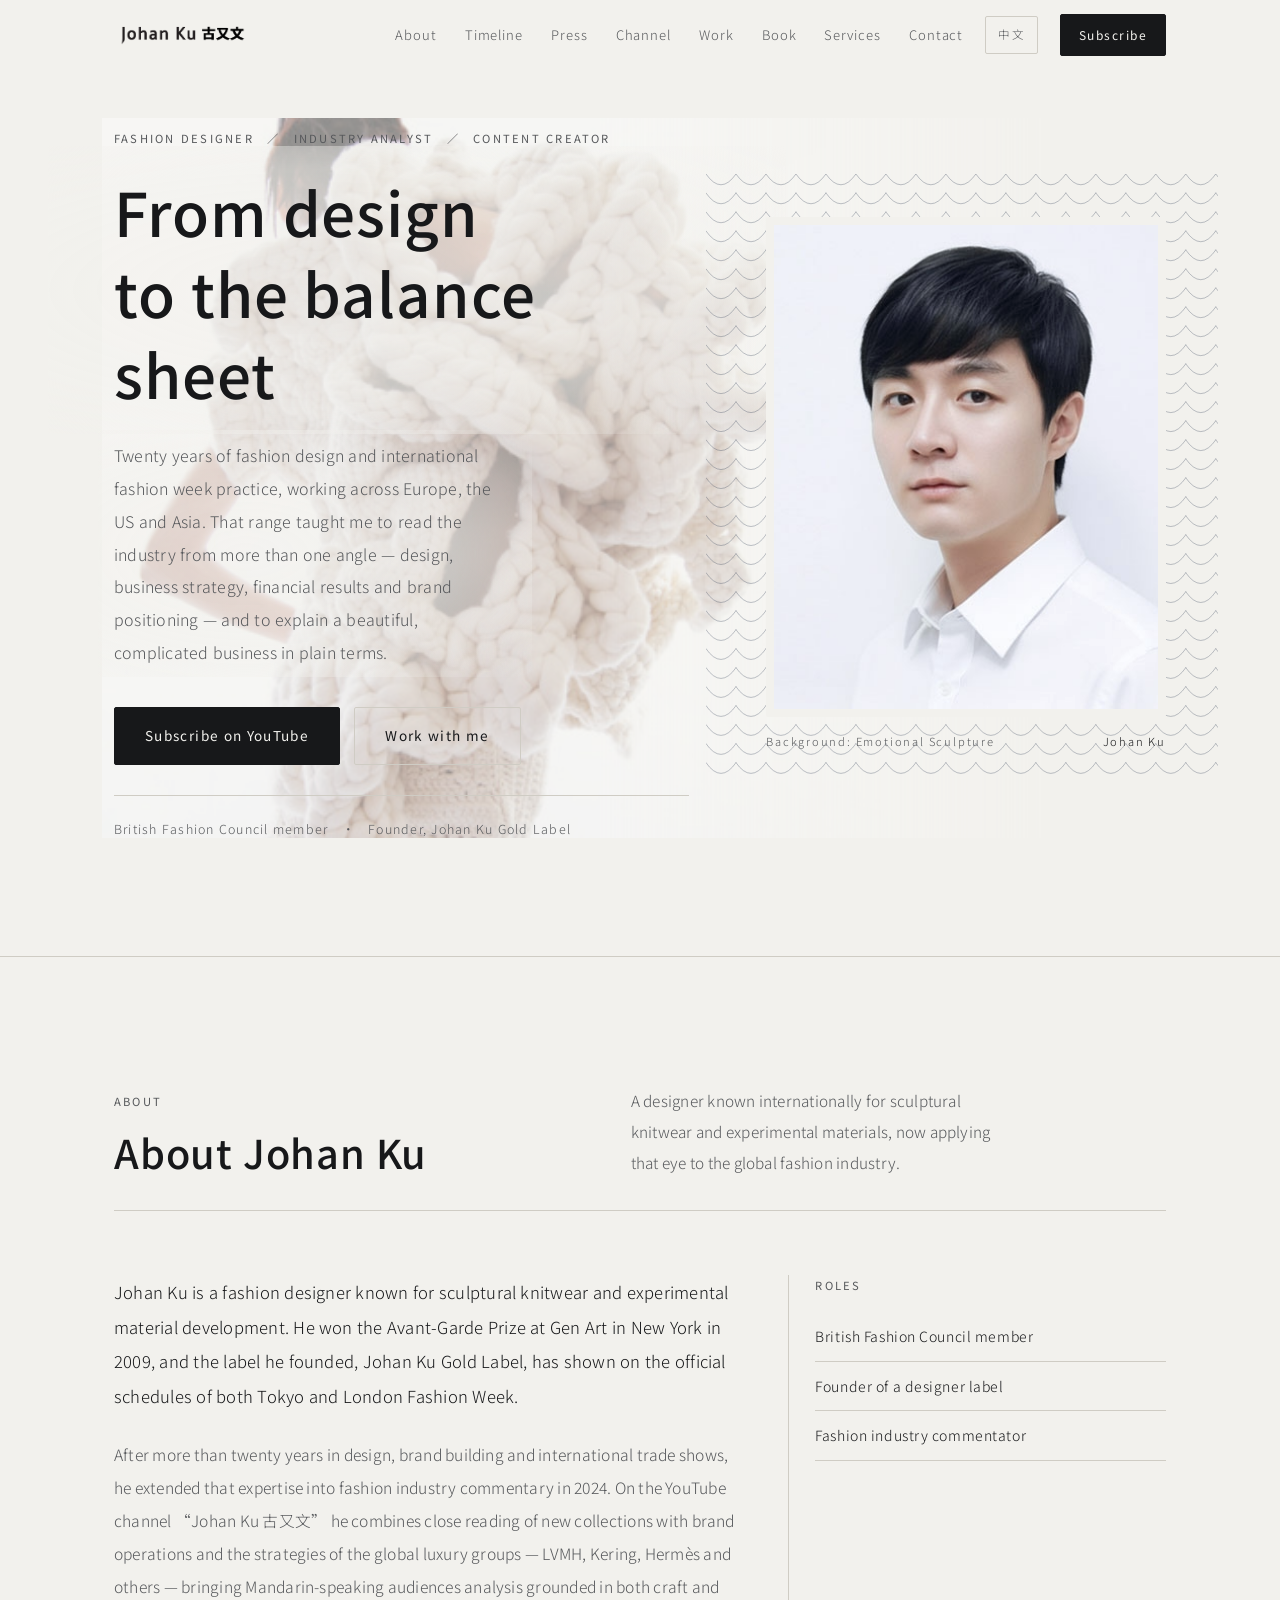
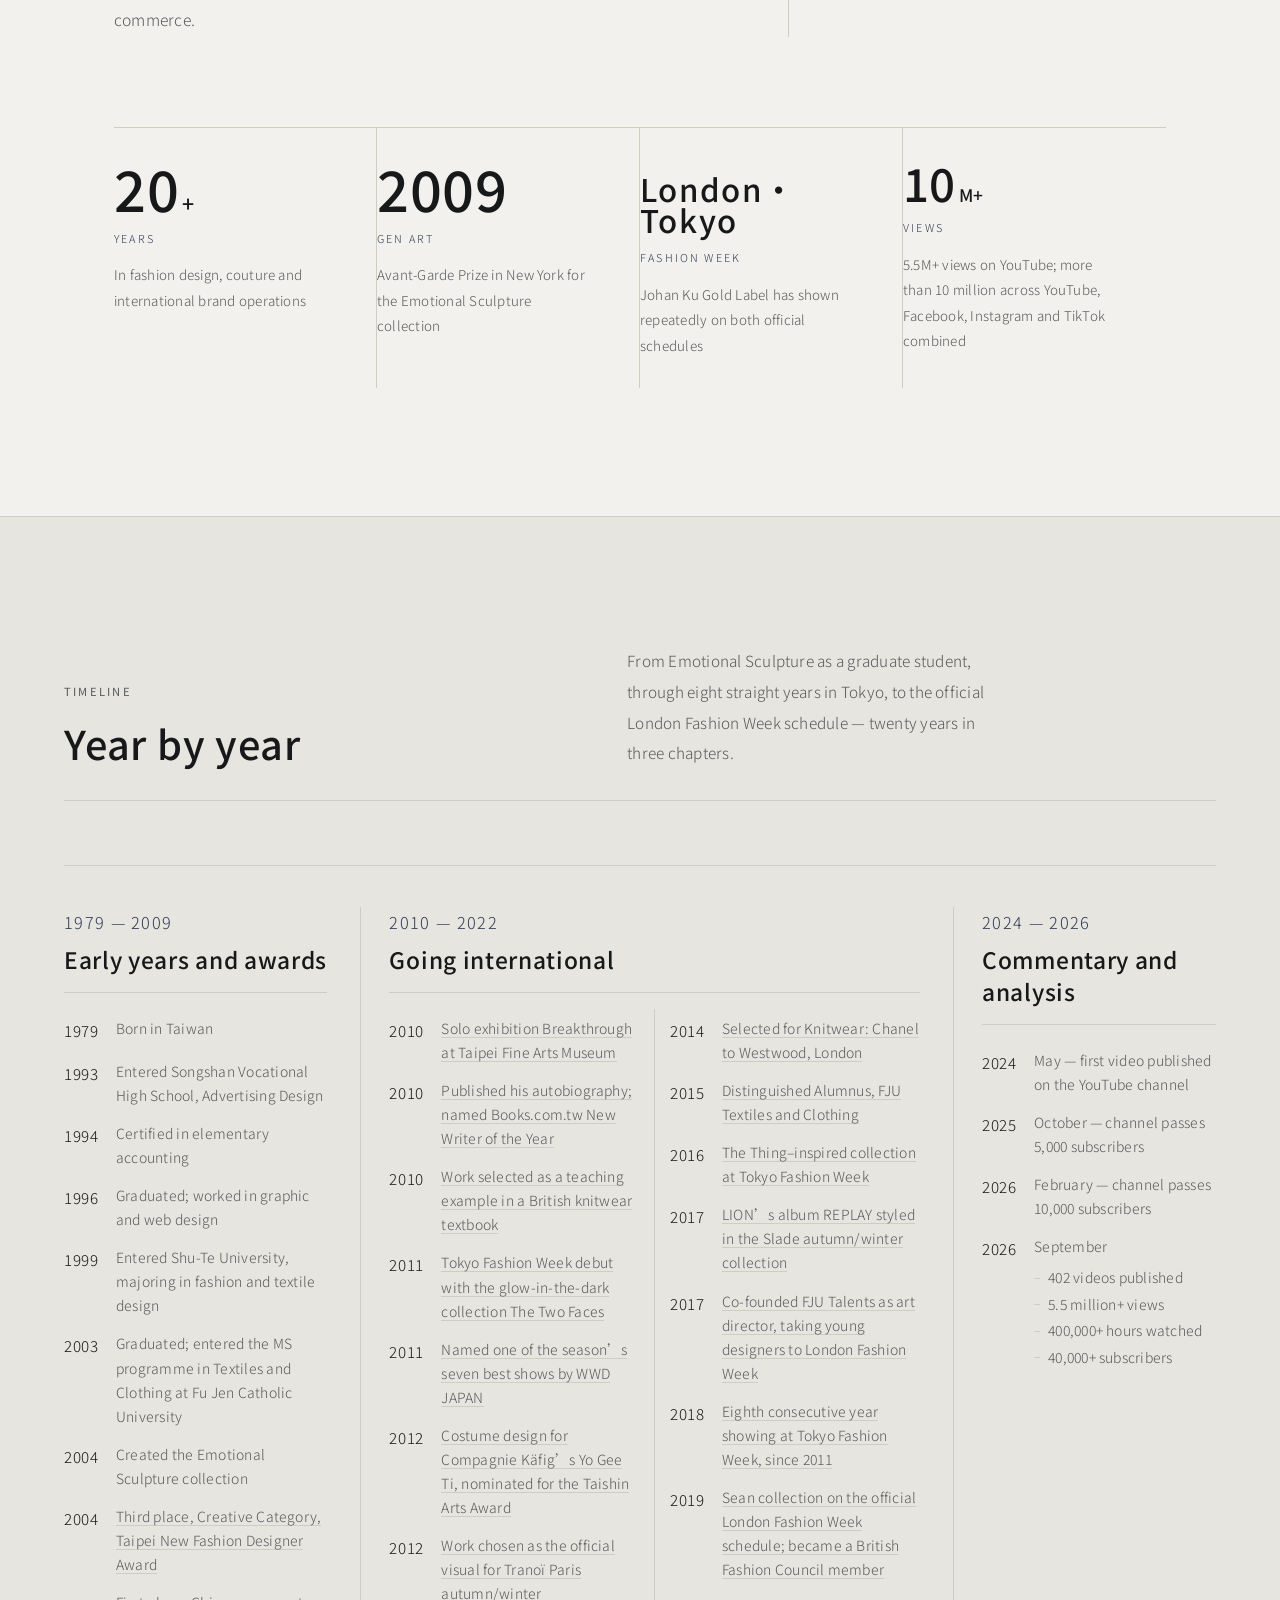
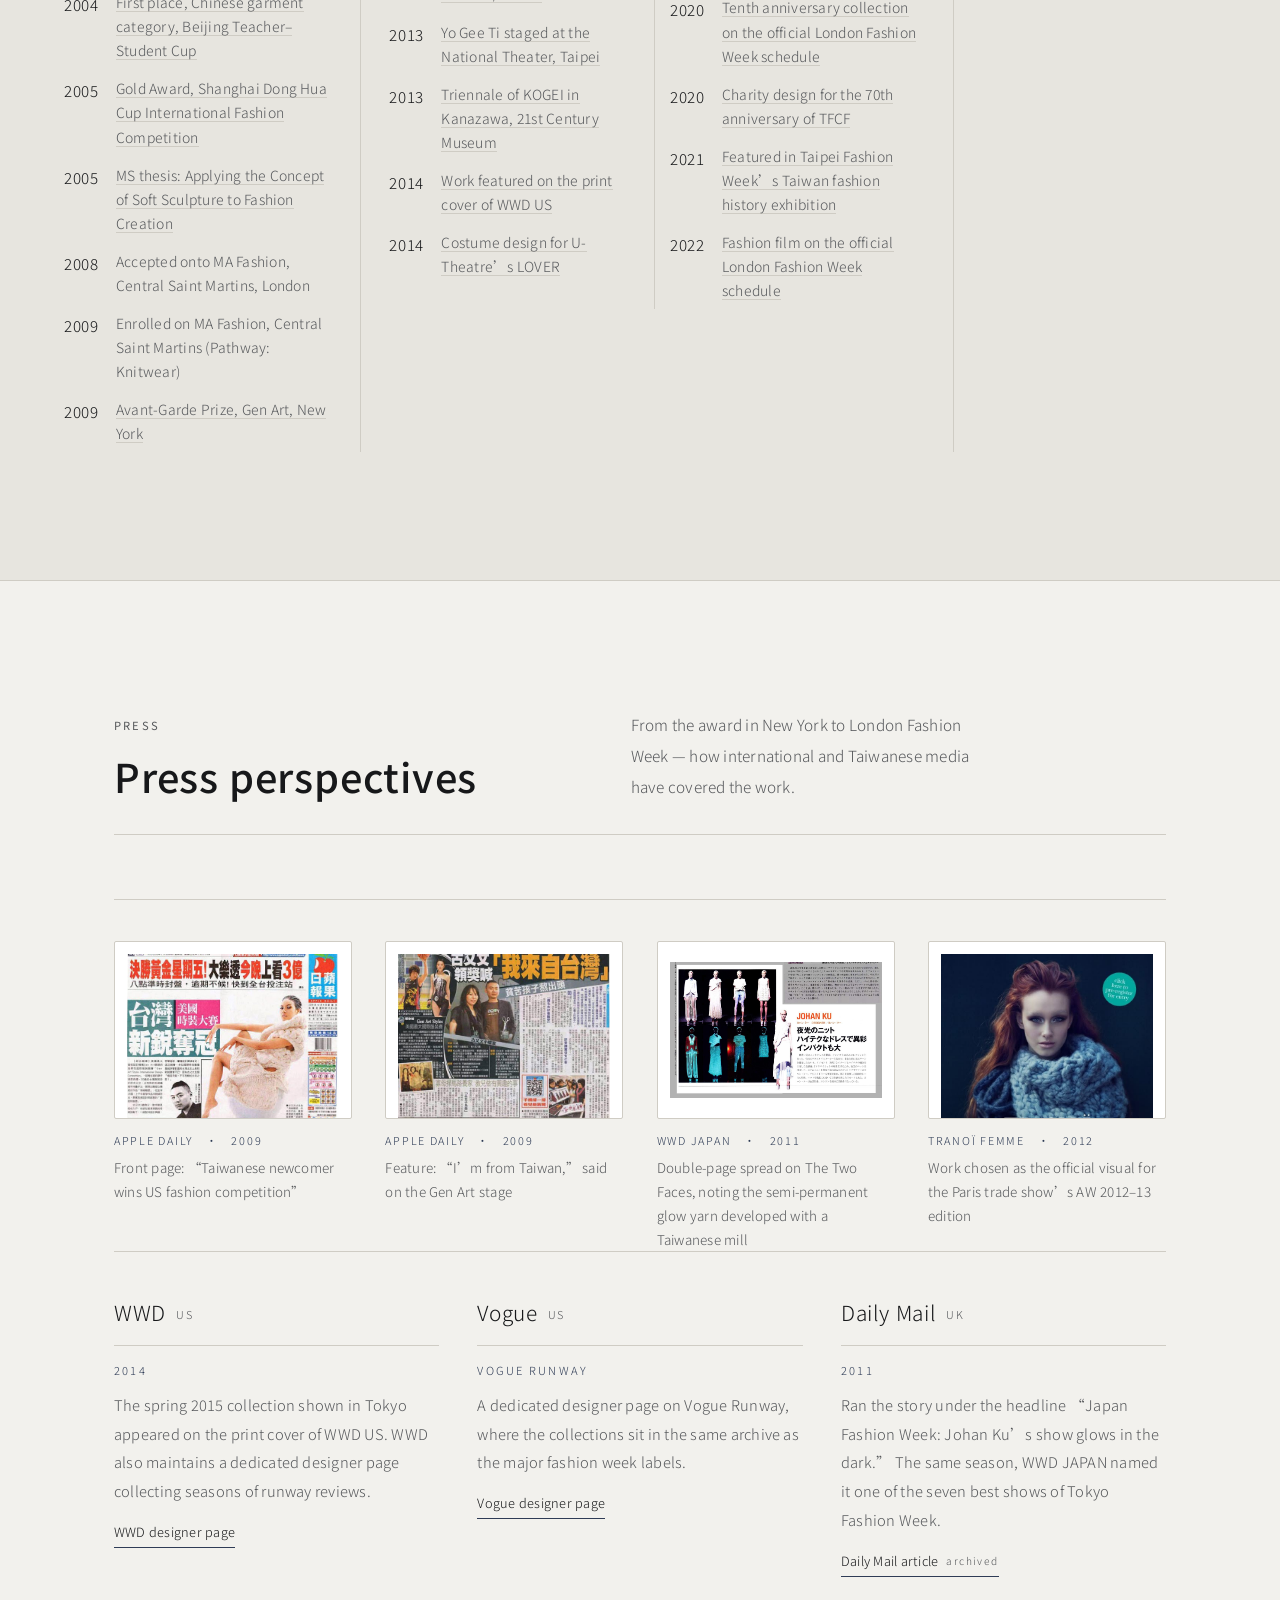
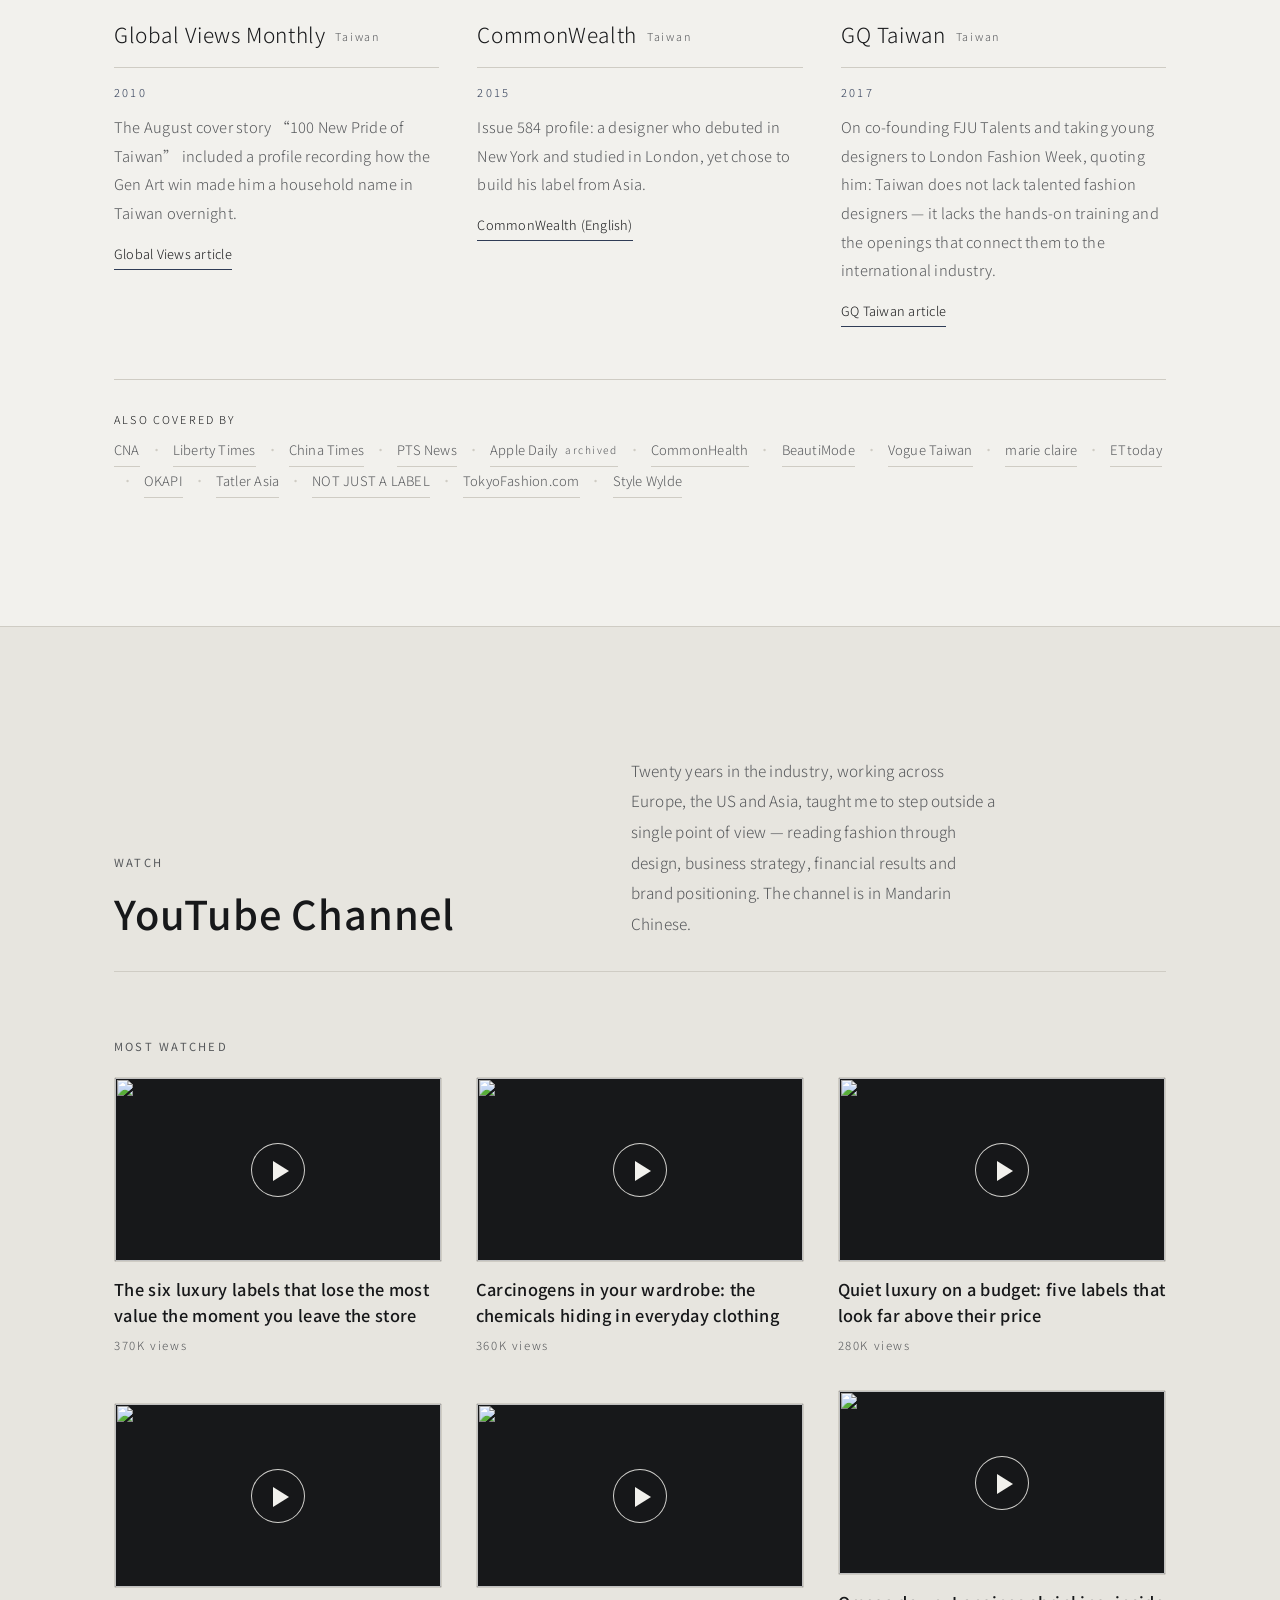
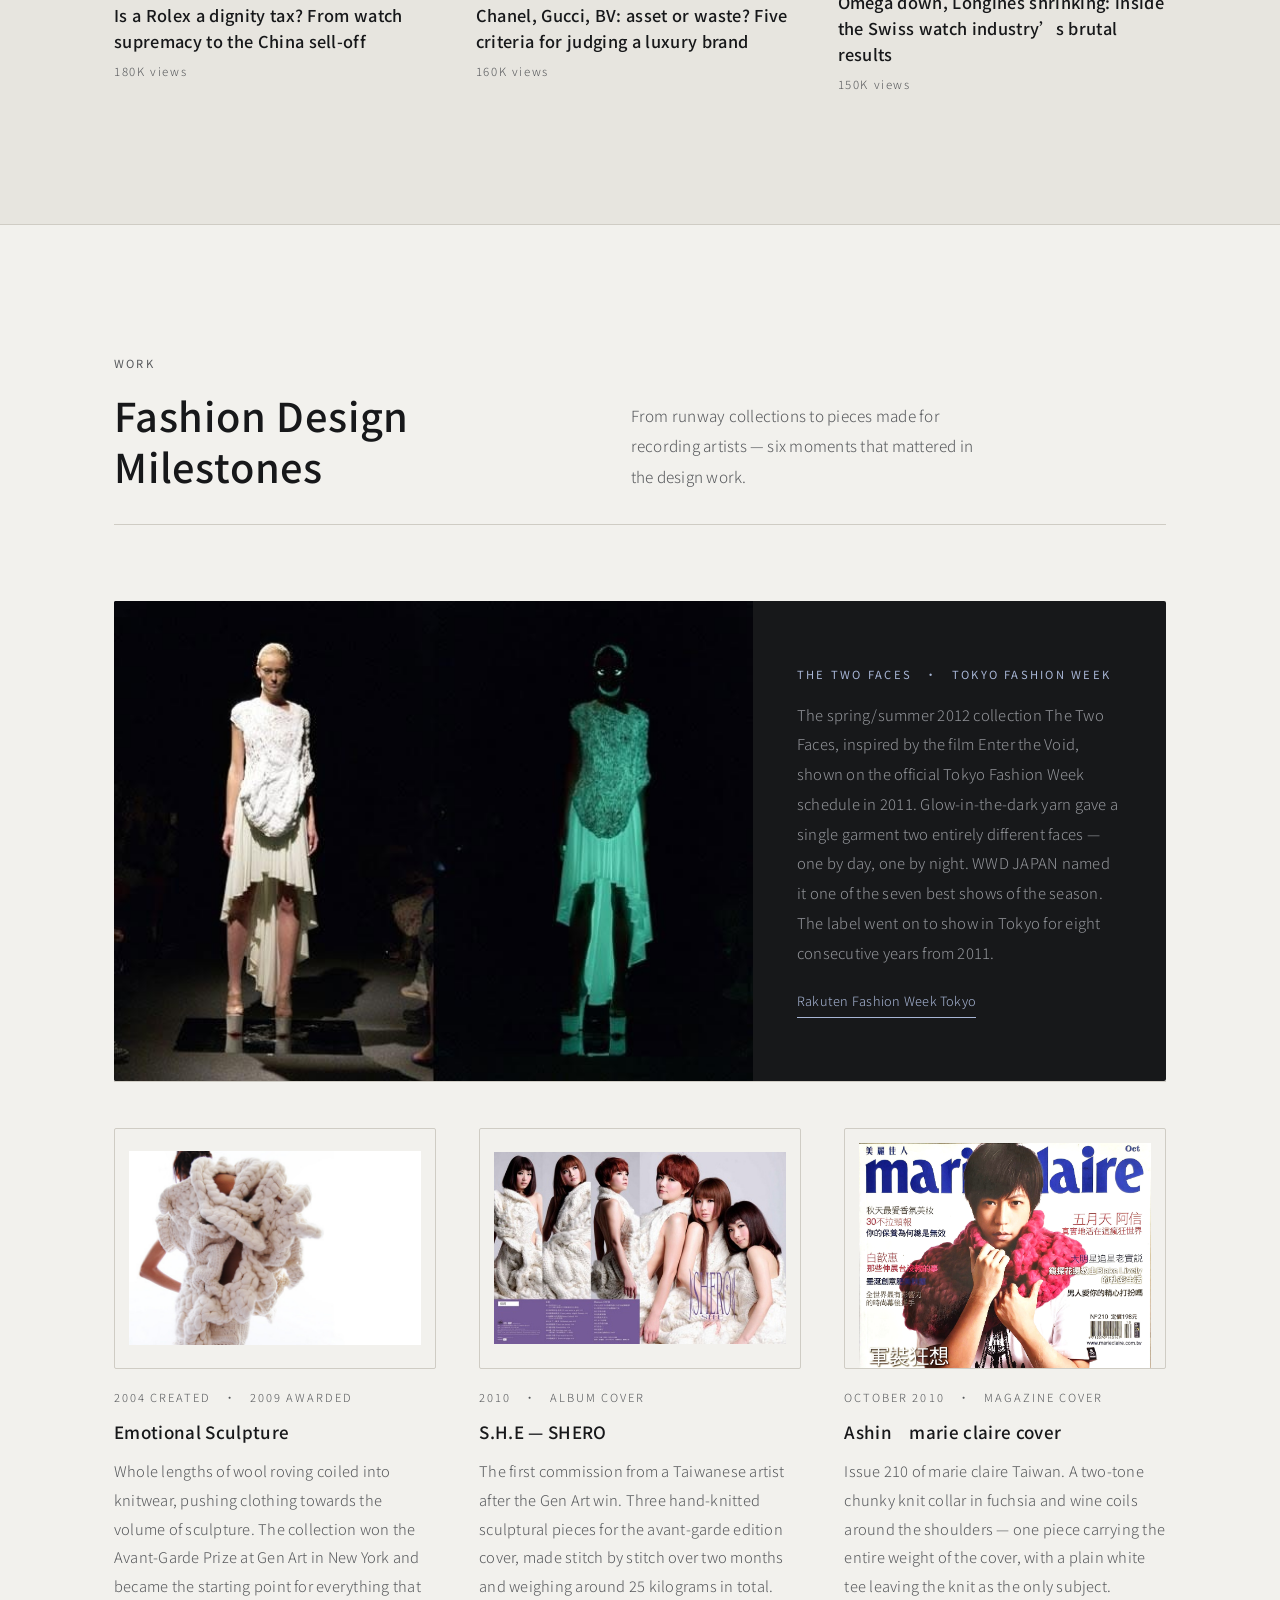
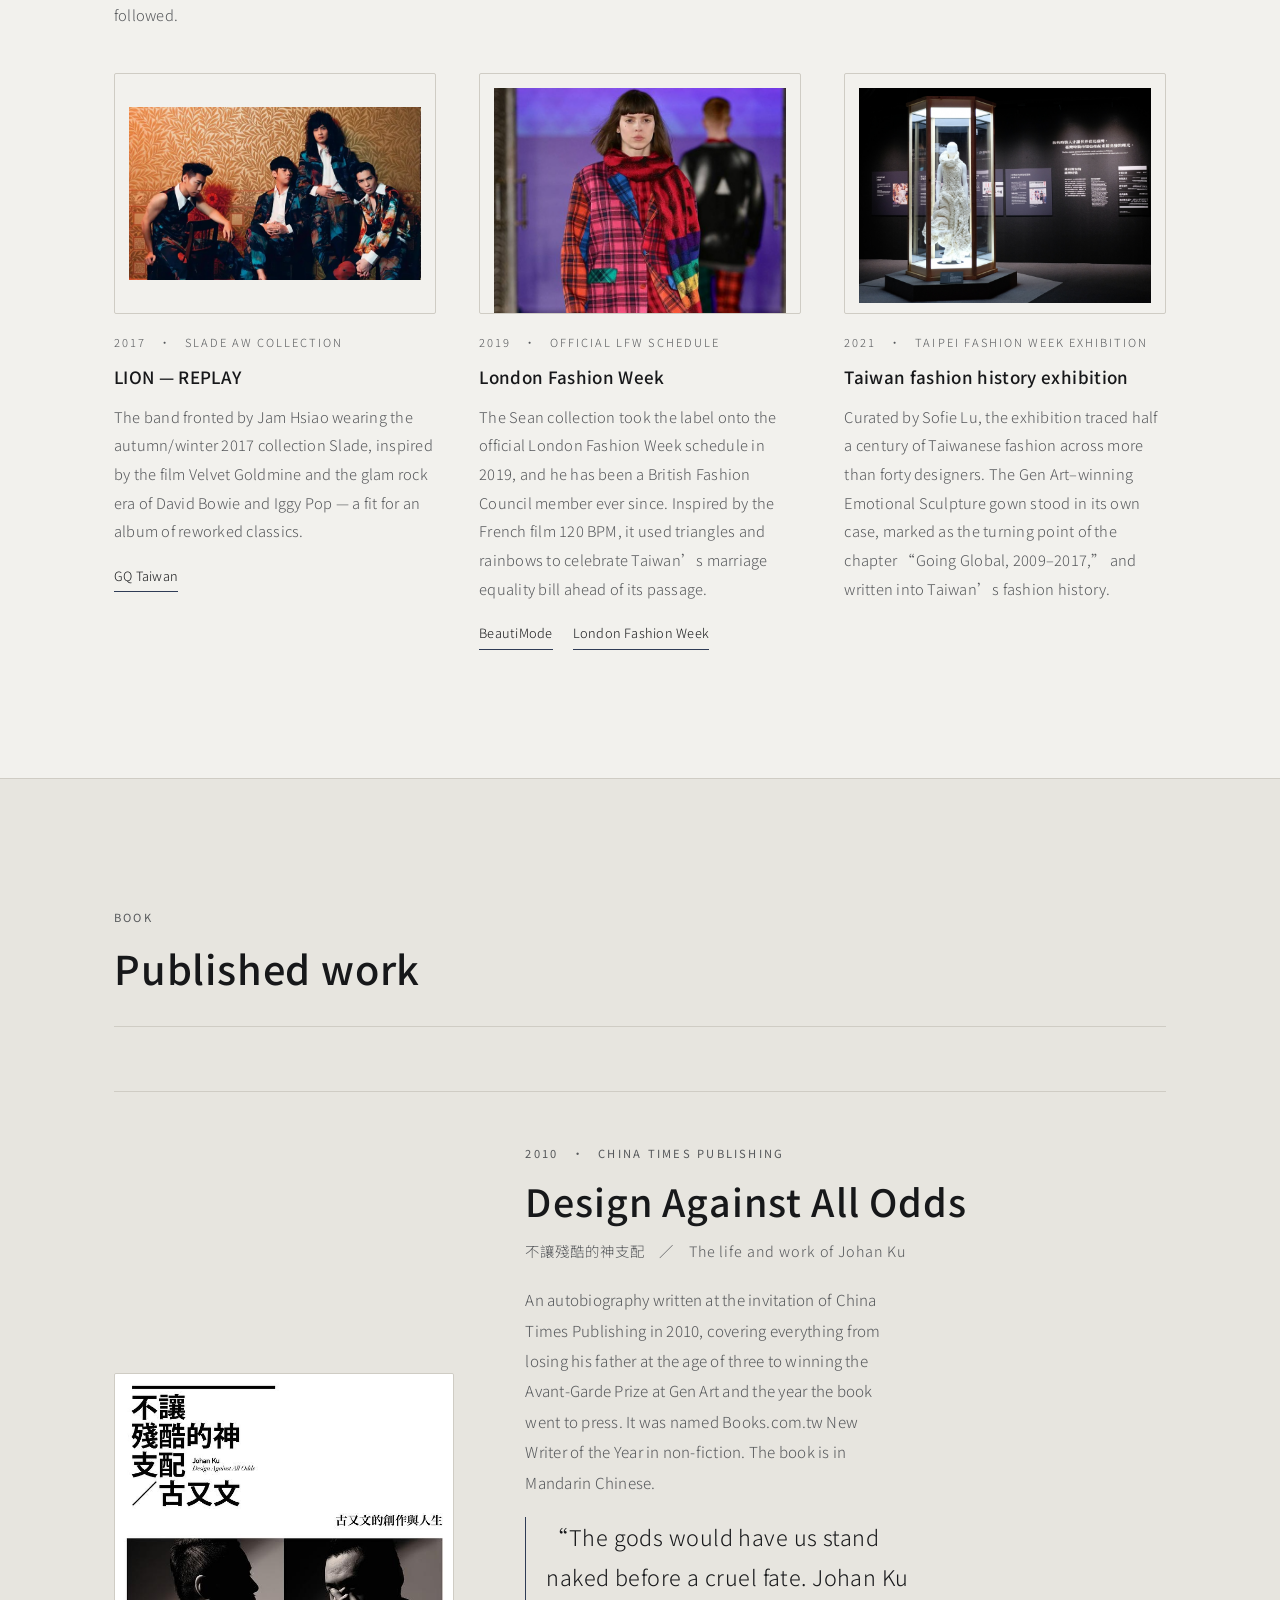
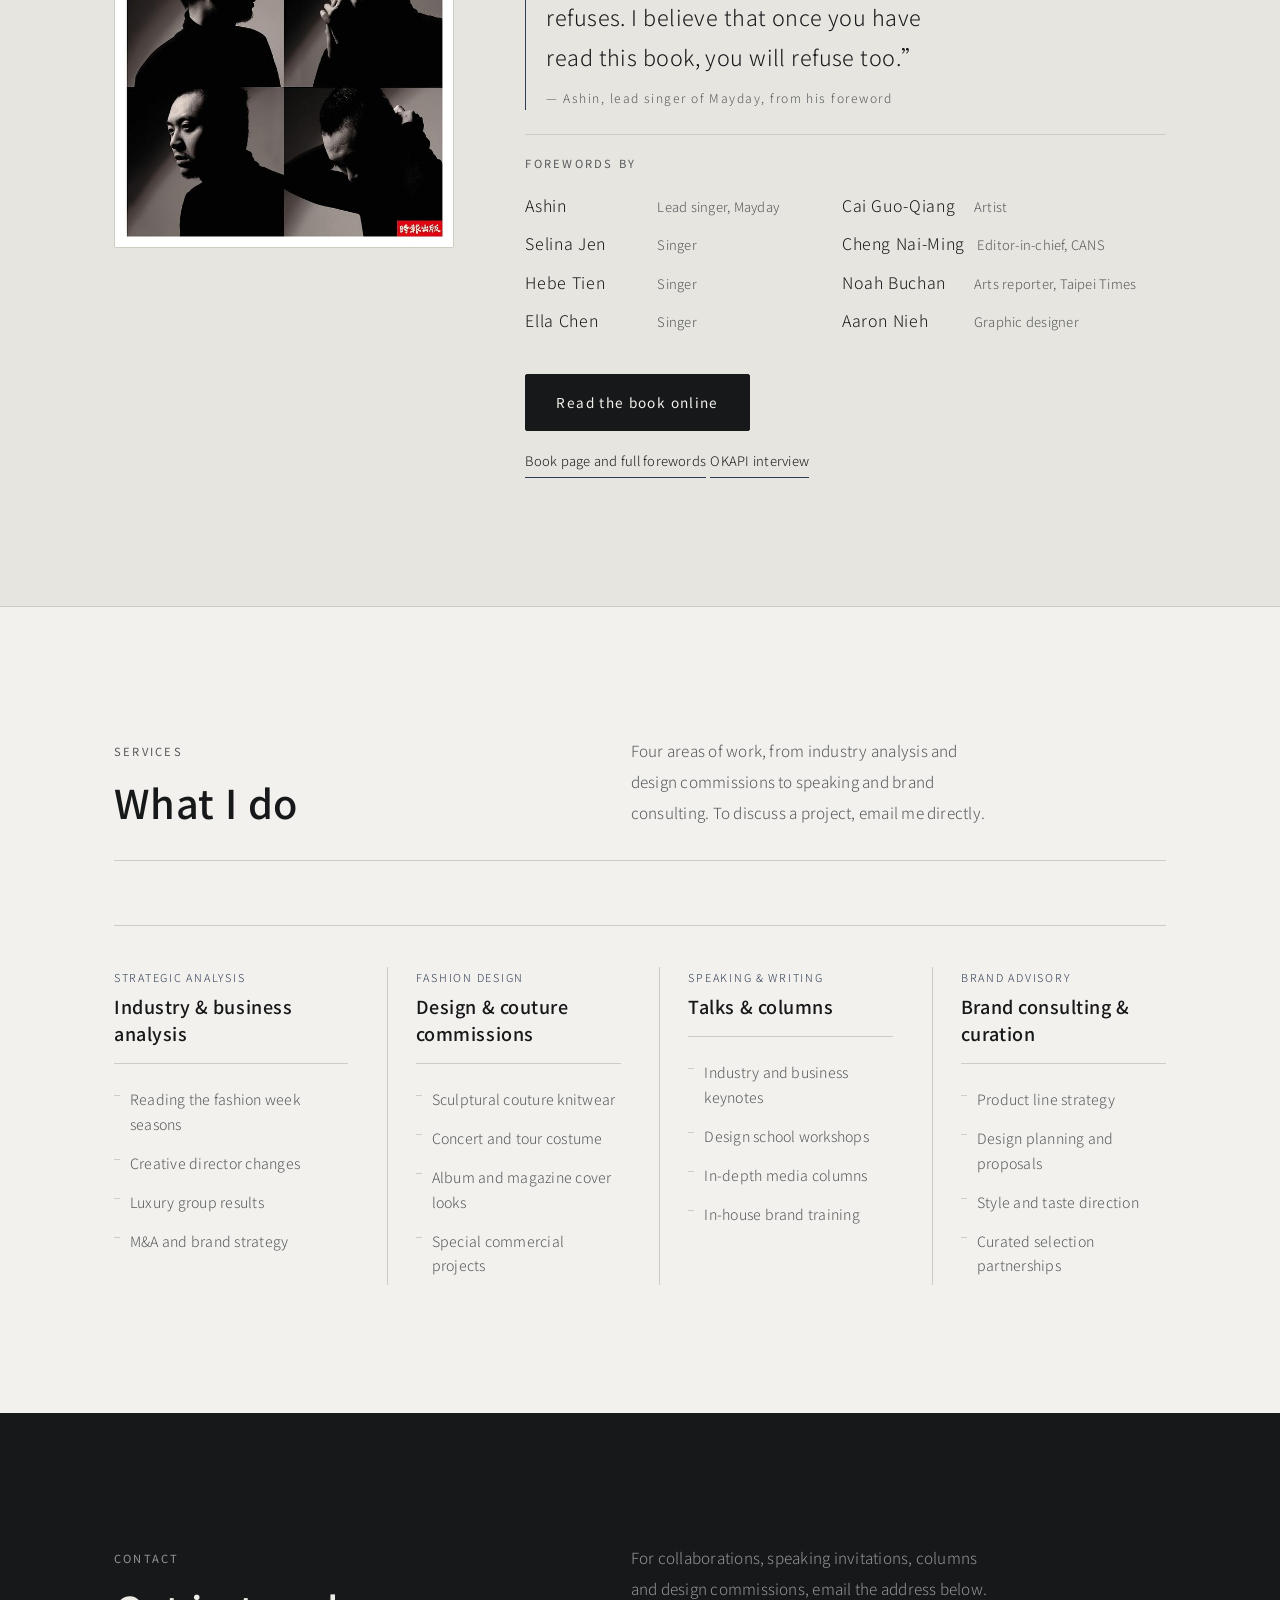
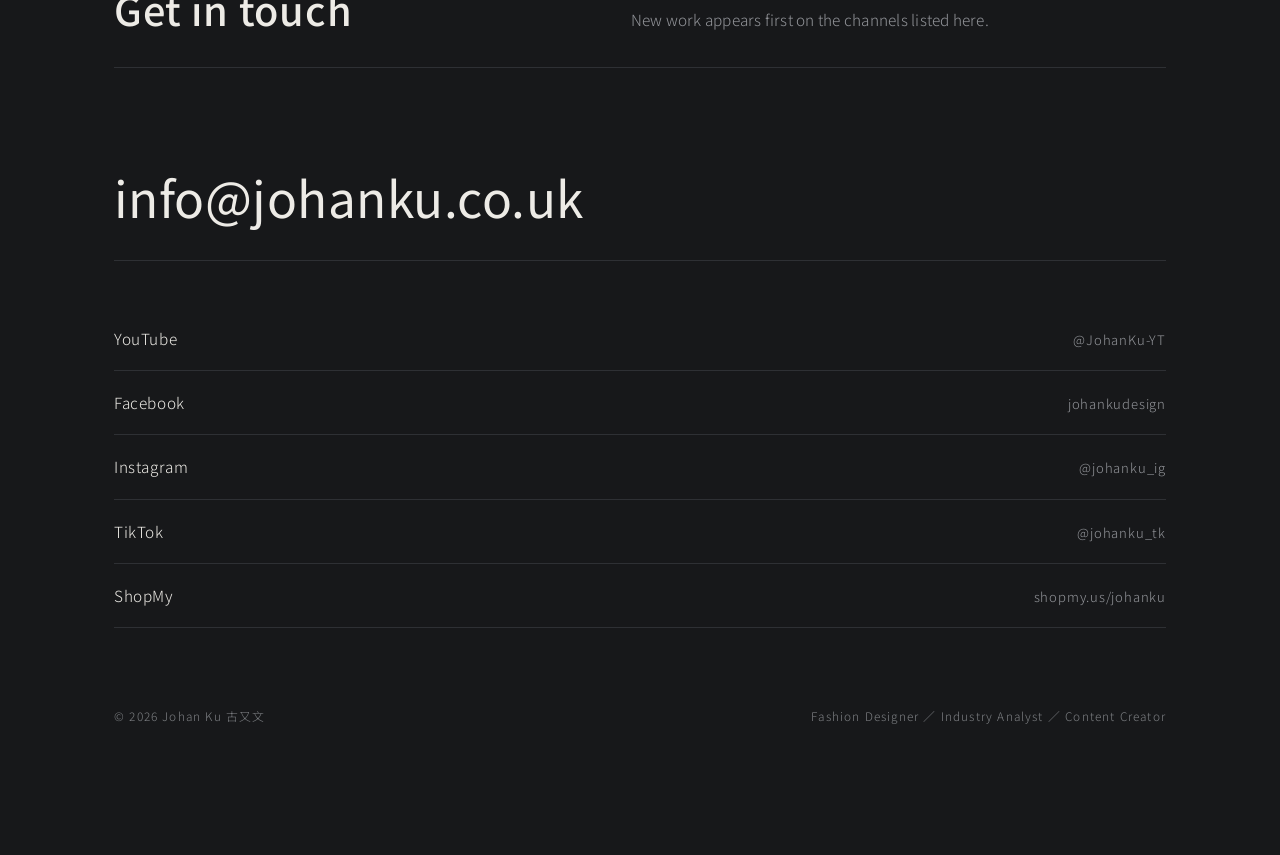
==== commit df18cebc: "熱門影片觀看數更新、名次調整，大事記更新為 9 月訂閱破 4 萬 Co-Authored-By: Claude Opus 5 <noreply@anthropic.com>" ====
--- a/index.html
+++ b/index.html
@@ -287,12 +287,12 @@
           <li class="era-item"><span class="era-y">2026</span><span class="era-t">2 月頻道訂閱突破 1 萬人</span></li>
           <li class="era-item">
             <span class="era-y">2026</span>
-            <span class="era-t">8 月
+            <span class="era-t">9 月
               <span class="era-stats">
                 <span>累計產出 402 部影片</span>
                 <span>超過 550 萬人次觀看</span>
                 <span>累計觀看時長超過 40 萬小時</span>
-                <span>頻道訂閱突破 3.9 萬人</span>
+                <span>頻道訂閱突破 4 萬人</span>
               </span>
             </span>
           </li>
@@ -452,7 +452,7 @@
         1. data-yt="影片ID"（網址 watch?v= 後面那 11 個字）
         2. <img src> 裡的影片ID（封面圖會自動從 YouTube 抓）
         3. vid-title 標題與 vid-views 觀看數
-      目前這六支是頻道「熱門影片」播放清單前六名（資料時間 2026 年 9 月）。
+      目前這六支是頻道「熱門影片」播放清單前六名（資料時間 2026 年 10 月）。
       https://www.youtube.com/playlist?list=UULPVyNUFzFNu_I5sR8uPYLDbw
     -->
     <div class="yt">
@@ -465,7 +465,7 @@
             <span class="vid-play" aria-hidden="true"></span>
           </span>
           <span class="vid-title">「這牌」出店門剩 4 折！2026 最新 Top 6 不保值品牌排行榜</span>
-          <span class="vid-views">36 萬次觀看</span>
+          <span class="vid-views">37 萬次觀看</span>
         </button>
 
         <button class="vid reveal" type="button" data-yt="VLlukqrvkJI" style="--d:.06s">
@@ -474,7 +474,7 @@
             <span class="vid-play" aria-hidden="true"></span>
           </span>
           <span class="vid-title">穿的致癌物？盤點你衣櫃裡隱藏的致命化學物質</span>
-          <span class="vid-views">31 萬次觀看</span>
+          <span class="vid-views">36 萬次觀看</span>
         </button>
 
         <button class="vid reveal" type="button" data-yt="etuntrL17HE" style="--d:.12s">
@@ -483,25 +483,25 @@
             <span class="vid-play" aria-hidden="true"></span>
           </span>
           <span class="vid-title">1 千台幣穿出頂奢質感？小資族必看的 5 大靜奢風品牌</span>
-          <span class="vid-views">22 萬次觀看</span>
-        </button>
-
-        <button class="vid reveal" type="button" data-yt="RNqUS7Gq7nA" style="--d:.18s">
+          <span class="vid-views">28 萬次觀看</span>
+        </button>
+
+        <button class="vid reveal" type="button" data-yt="kYzrrV9Wi6g" style="--d:.18s">
+          <span class="vid-media">
+            <img src="https://i.ytimg.com/vi/kYzrrV9Wi6g/hqdefault.jpg" alt="" loading="lazy" width="480" height="360">
+            <span class="vid-play" aria-hidden="true"></span>
+          </span>
+          <span class="vid-title">勞力士是種「尊嚴稅」？從鐘錶霸王到中國拋售危機</span>
+          <span class="vid-views">18 萬次觀看</span>
+        </button>
+
+        <button class="vid reveal" type="button" data-yt="RNqUS7Gq7nA" style="--d:.24s">
           <span class="vid-media">
             <img src="https://i.ytimg.com/vi/RNqUS7Gq7nA/hqdefault.jpg" alt="" loading="lazy" width="480" height="360">
             <span class="vid-play" aria-hidden="true"></span>
           </span>
           <span class="vid-title">香奈兒、古馳、BV 是資產還是垃圾？專家五大標準殘酷評測</span>
-          <span class="vid-views">15 萬次觀看</span>
-        </button>
-
-        <button class="vid reveal" type="button" data-yt="kYzrrV9Wi6g" style="--d:.24s">
-          <span class="vid-media">
-            <img src="https://i.ytimg.com/vi/kYzrrV9Wi6g/hqdefault.jpg" alt="" loading="lazy" width="480" height="360">
-            <span class="vid-play" aria-hidden="true"></span>
-          </span>
-          <span class="vid-title">勞力士是種「尊嚴稅」？從鐘錶霸王到中國拋售危機</span>
-          <span class="vid-views">14 萬次觀看</span>
+          <span class="vid-views">16 萬次觀看</span>
         </button>
 
         <button class="vid reveal" type="button" data-yt="UaBp36UaQvQ" style="--d:.30s">
@@ -510,7 +510,7 @@
             <span class="vid-play" aria-hidden="true"></span>
           </span>
           <span class="vid-title">歐米茄大跌？浪琴衰退！揭祕最新瑞士鐘錶業殘酷財報</span>
-          <span class="vid-views">13 萬次觀看</span>
+          <span class="vid-views">15 萬次觀看</span>
         </button>
 
       </div>
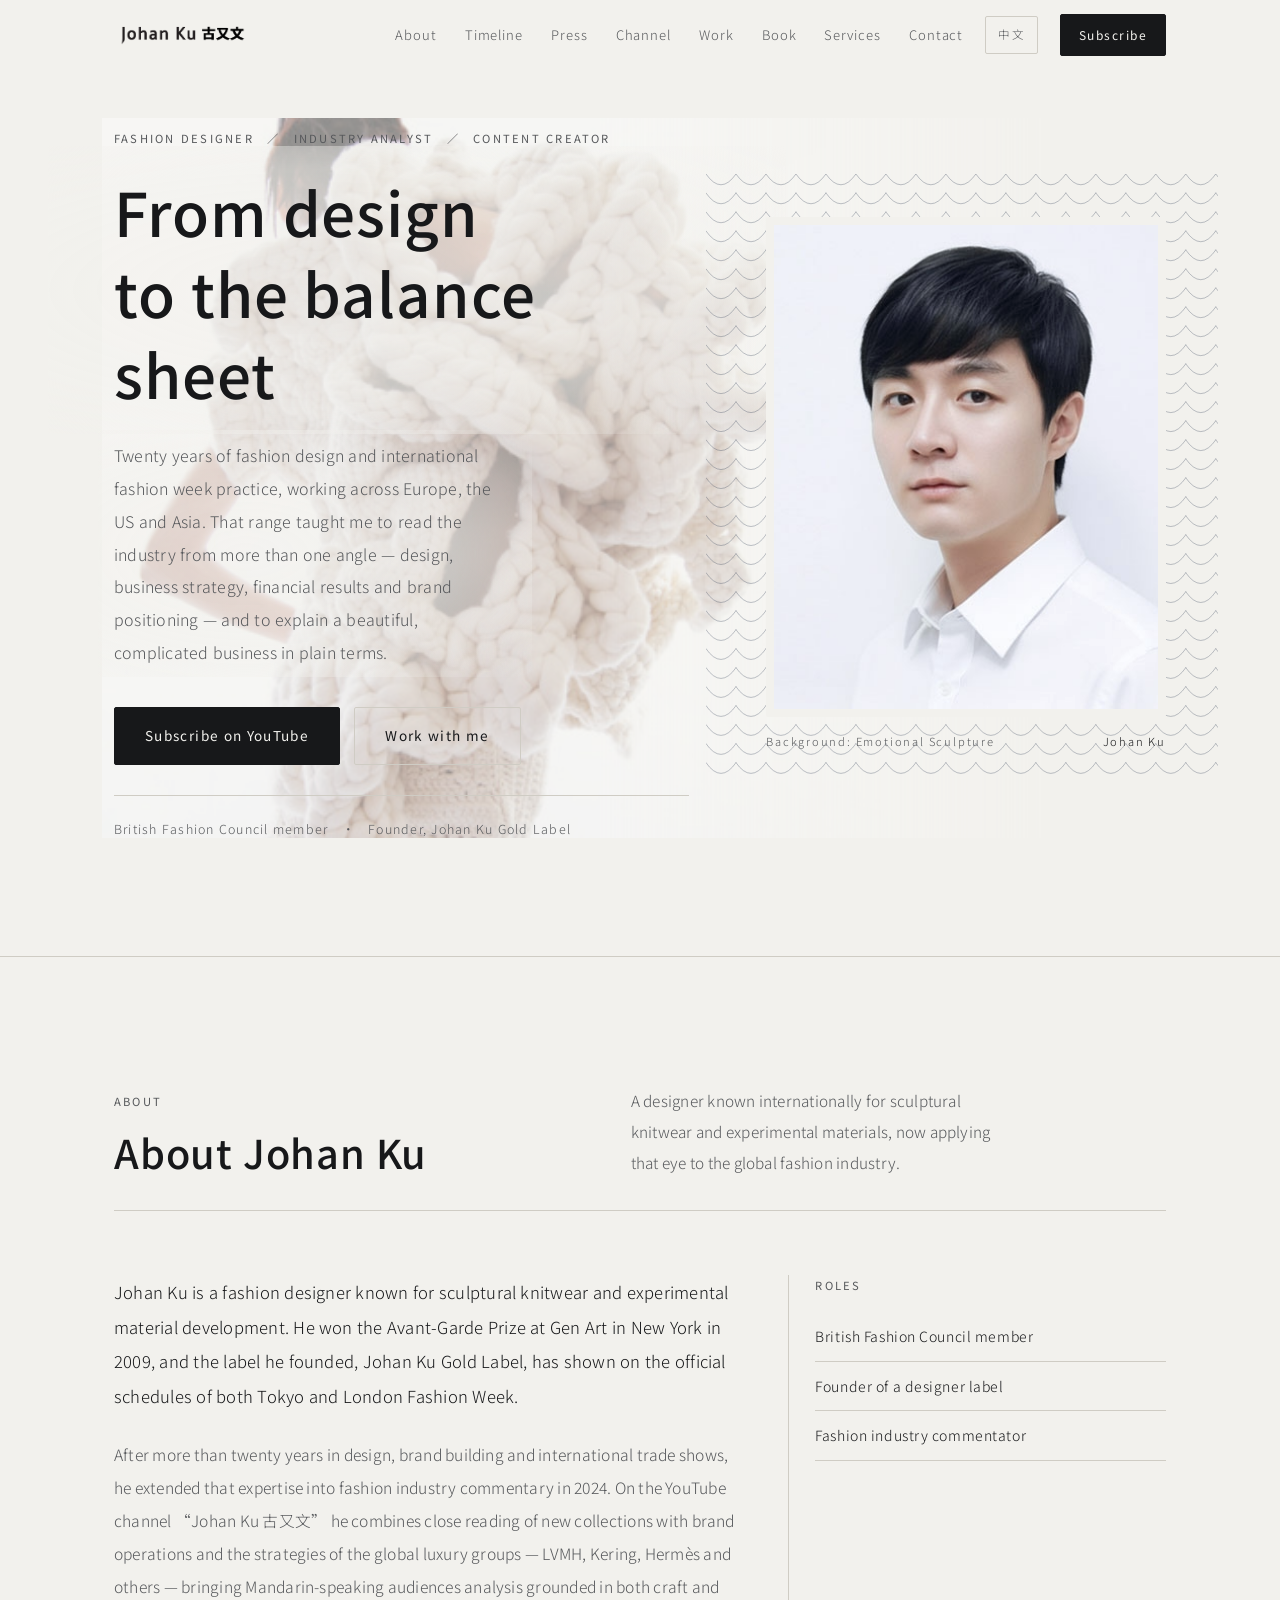
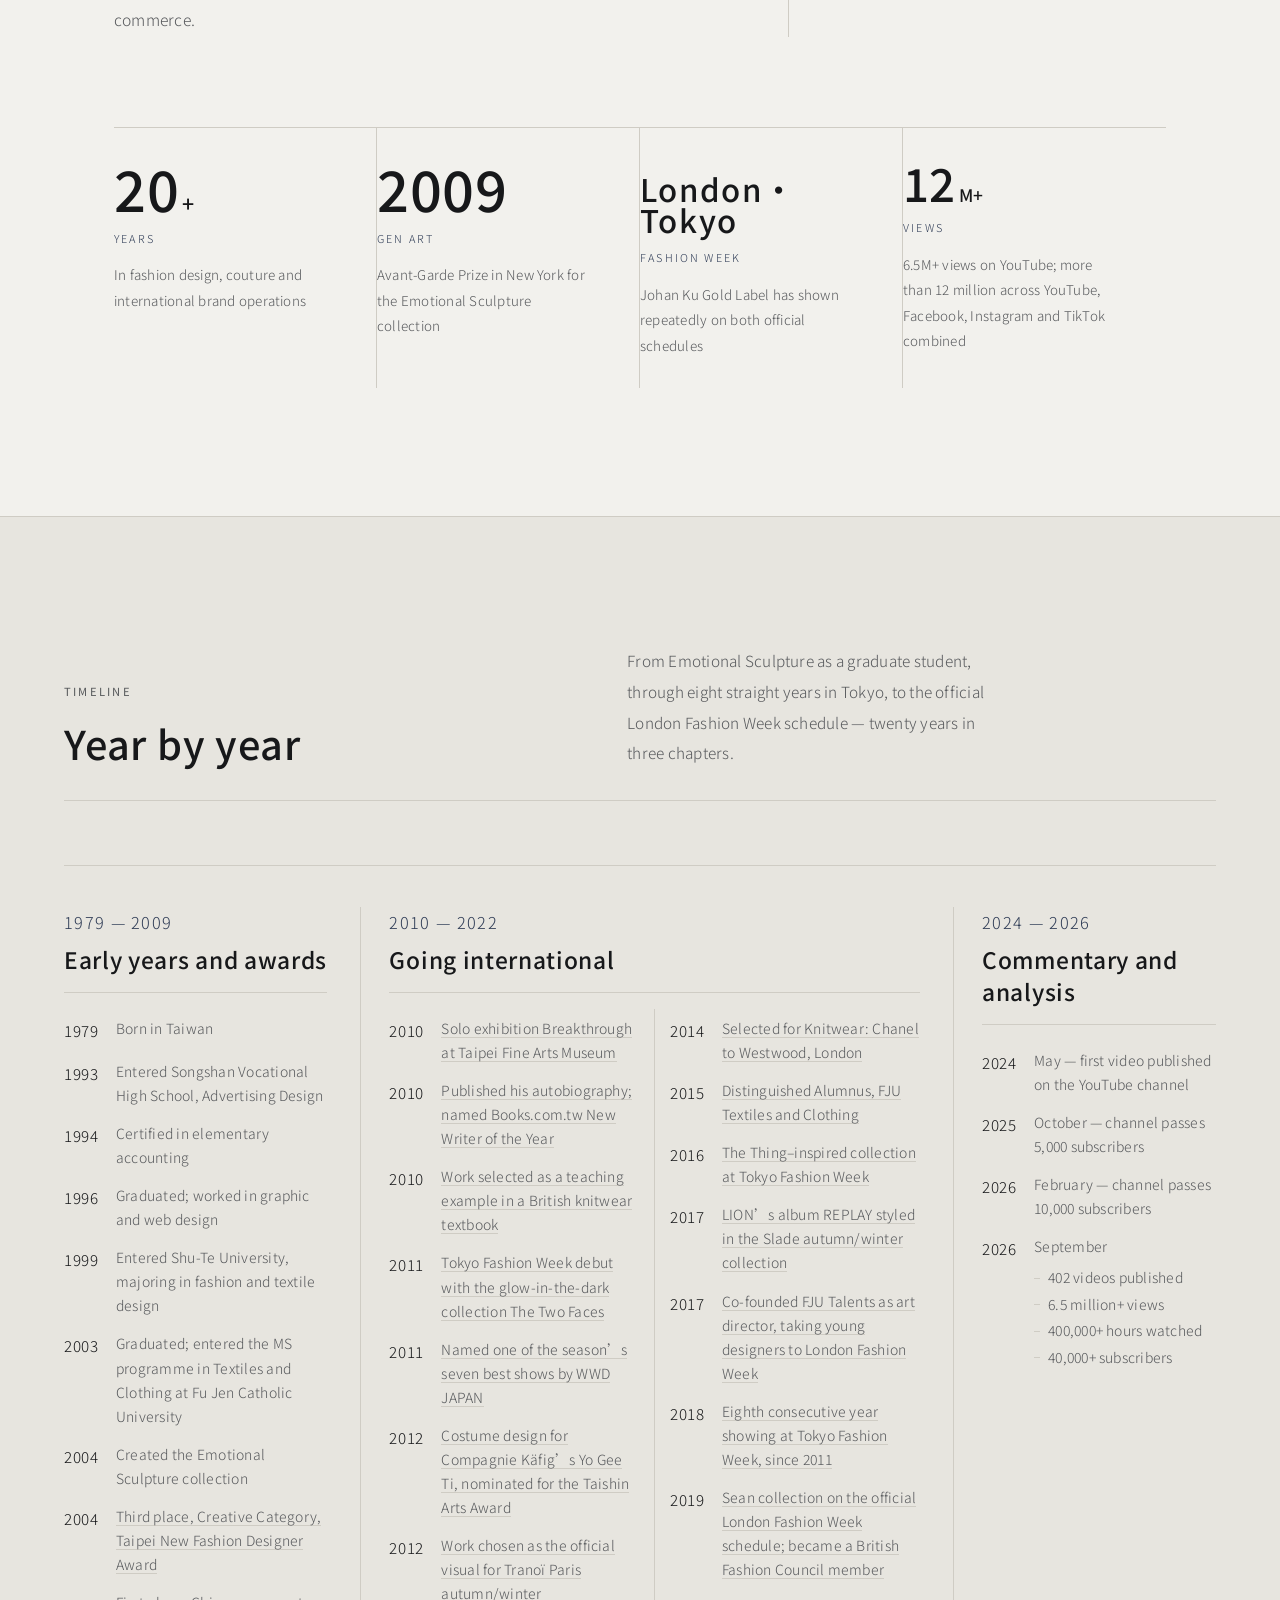
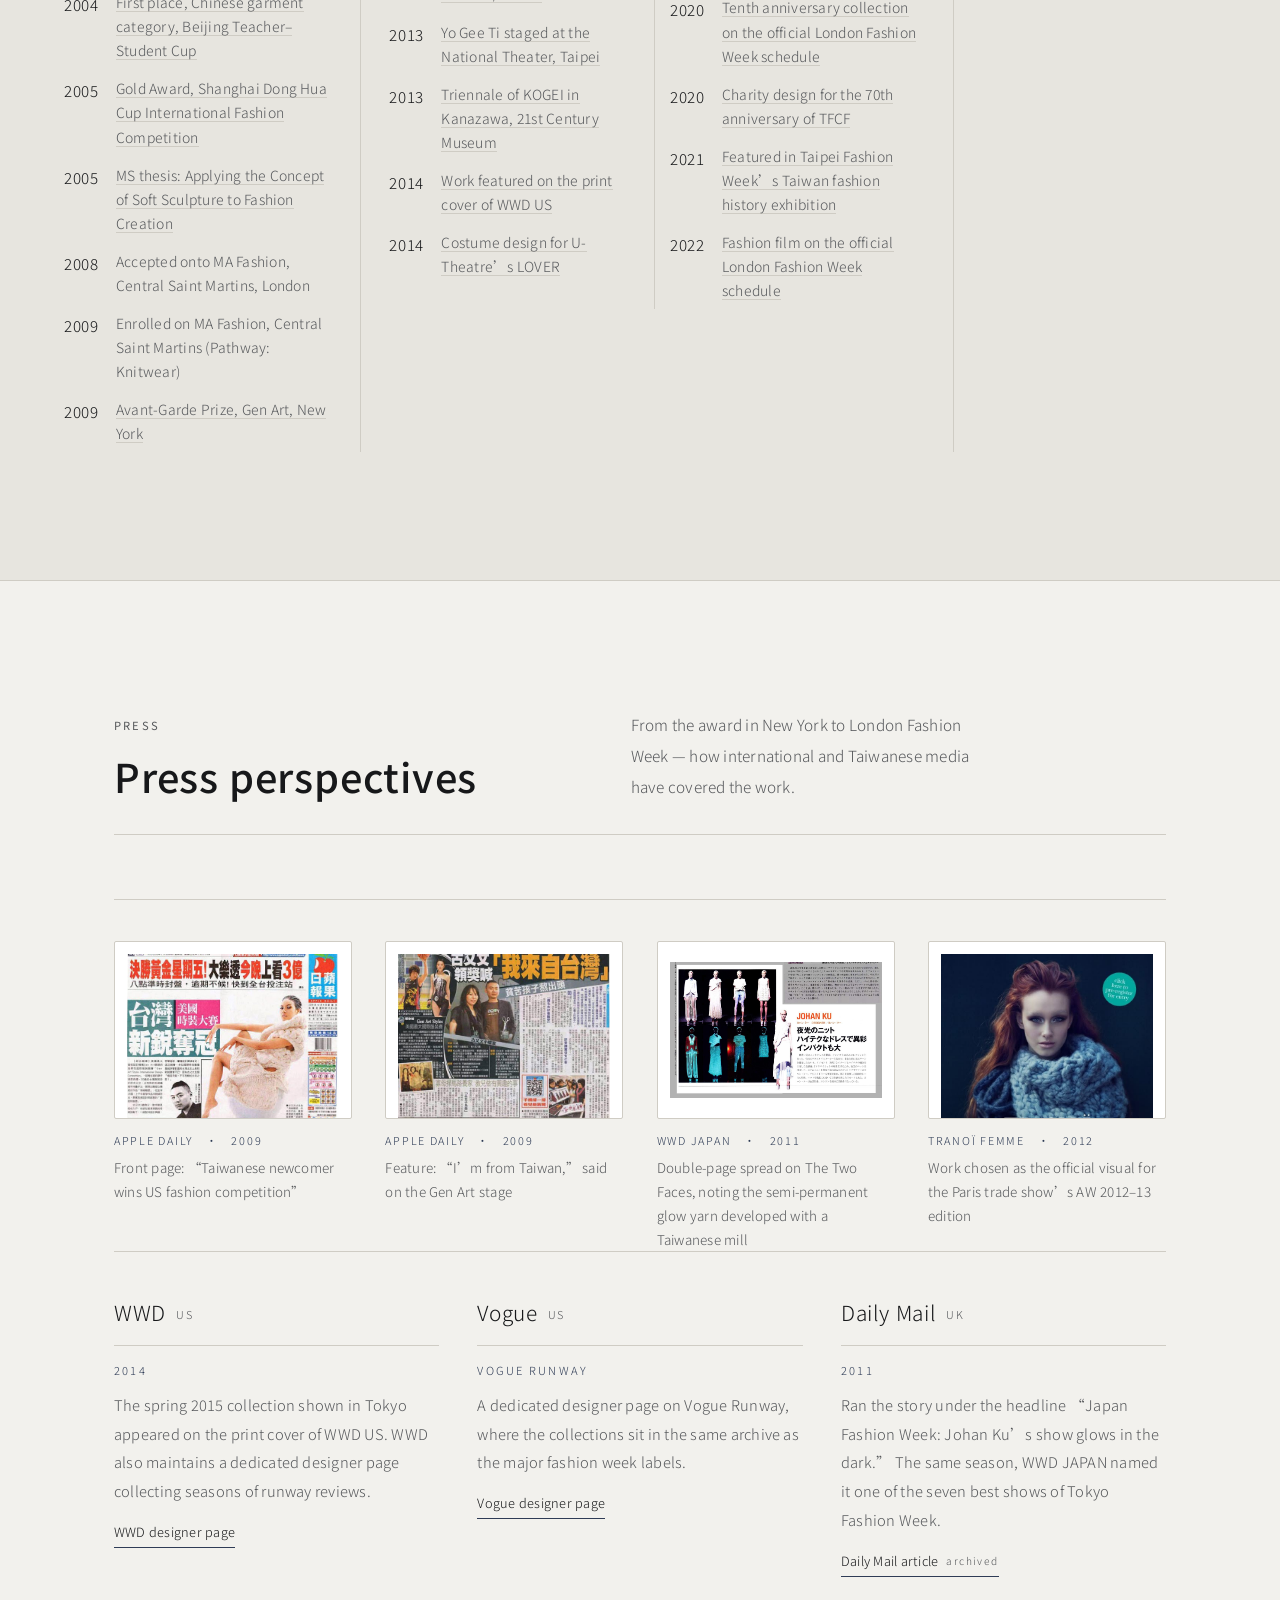
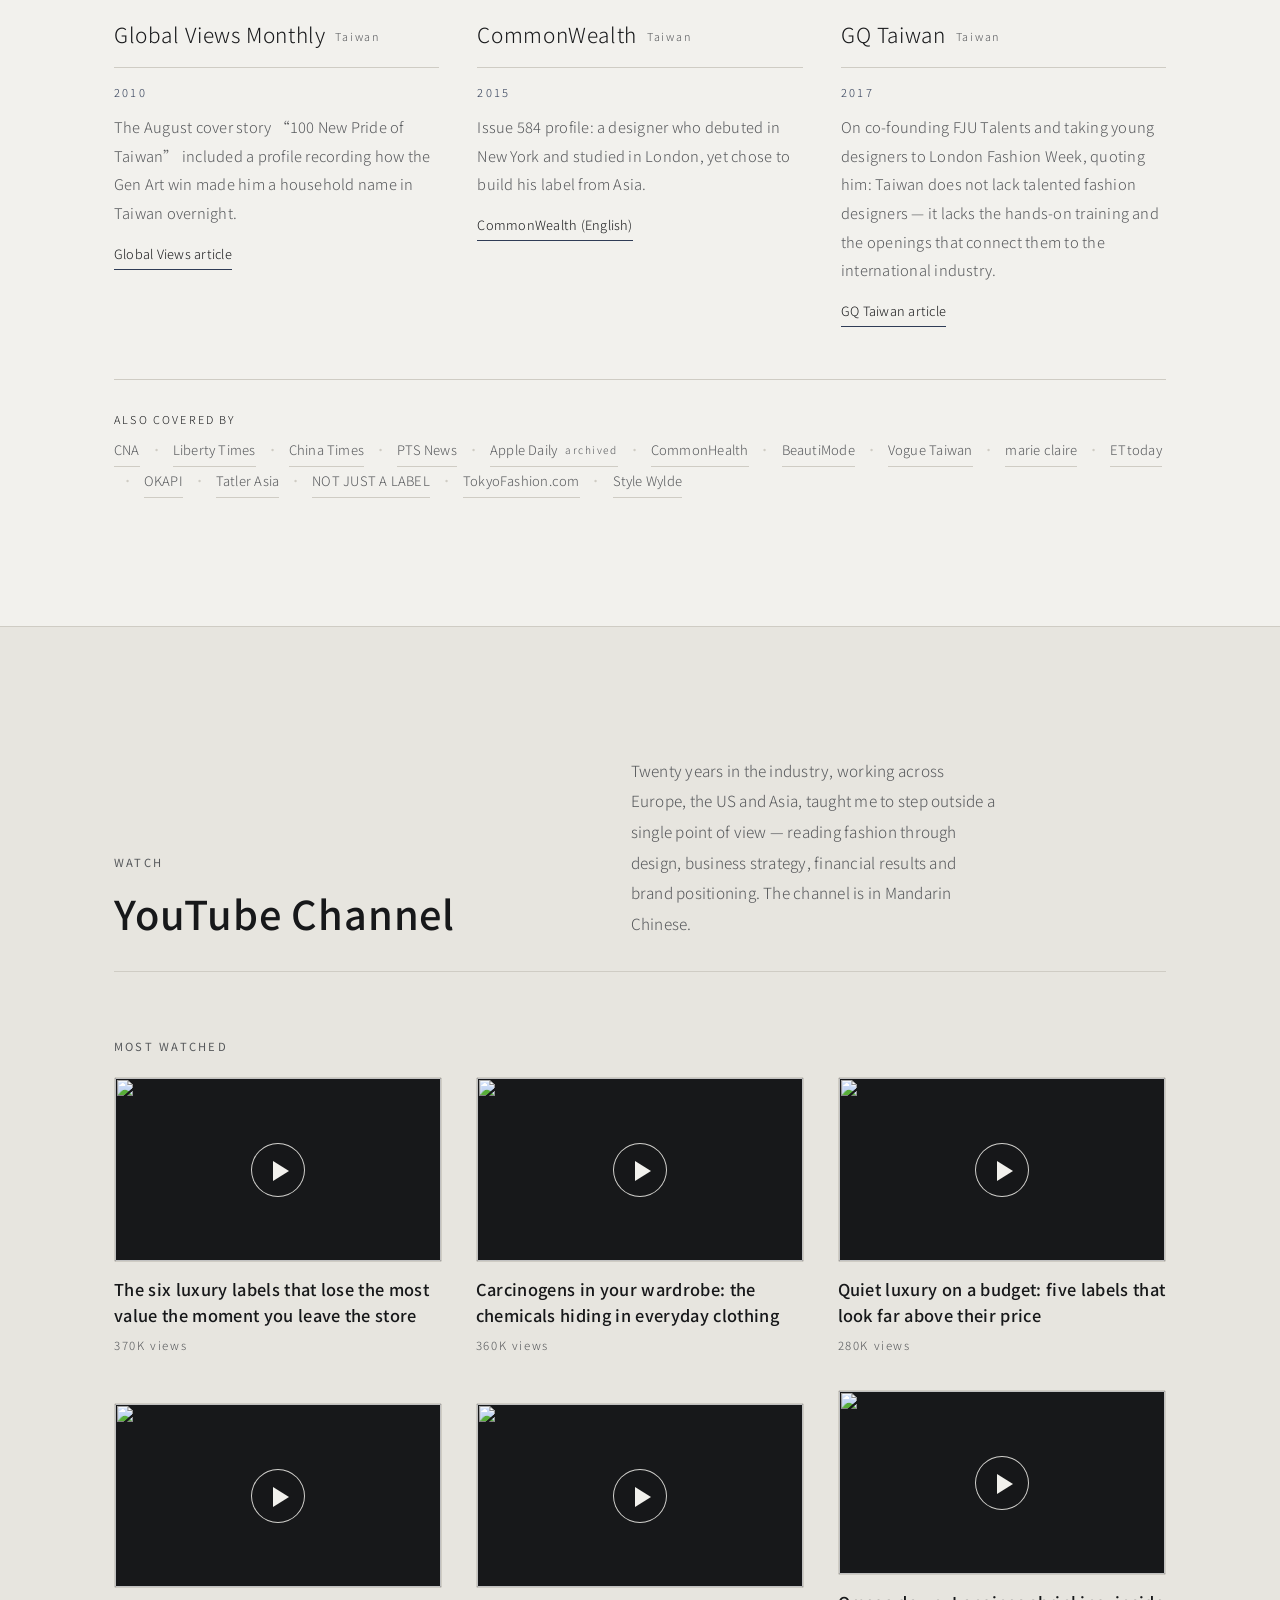
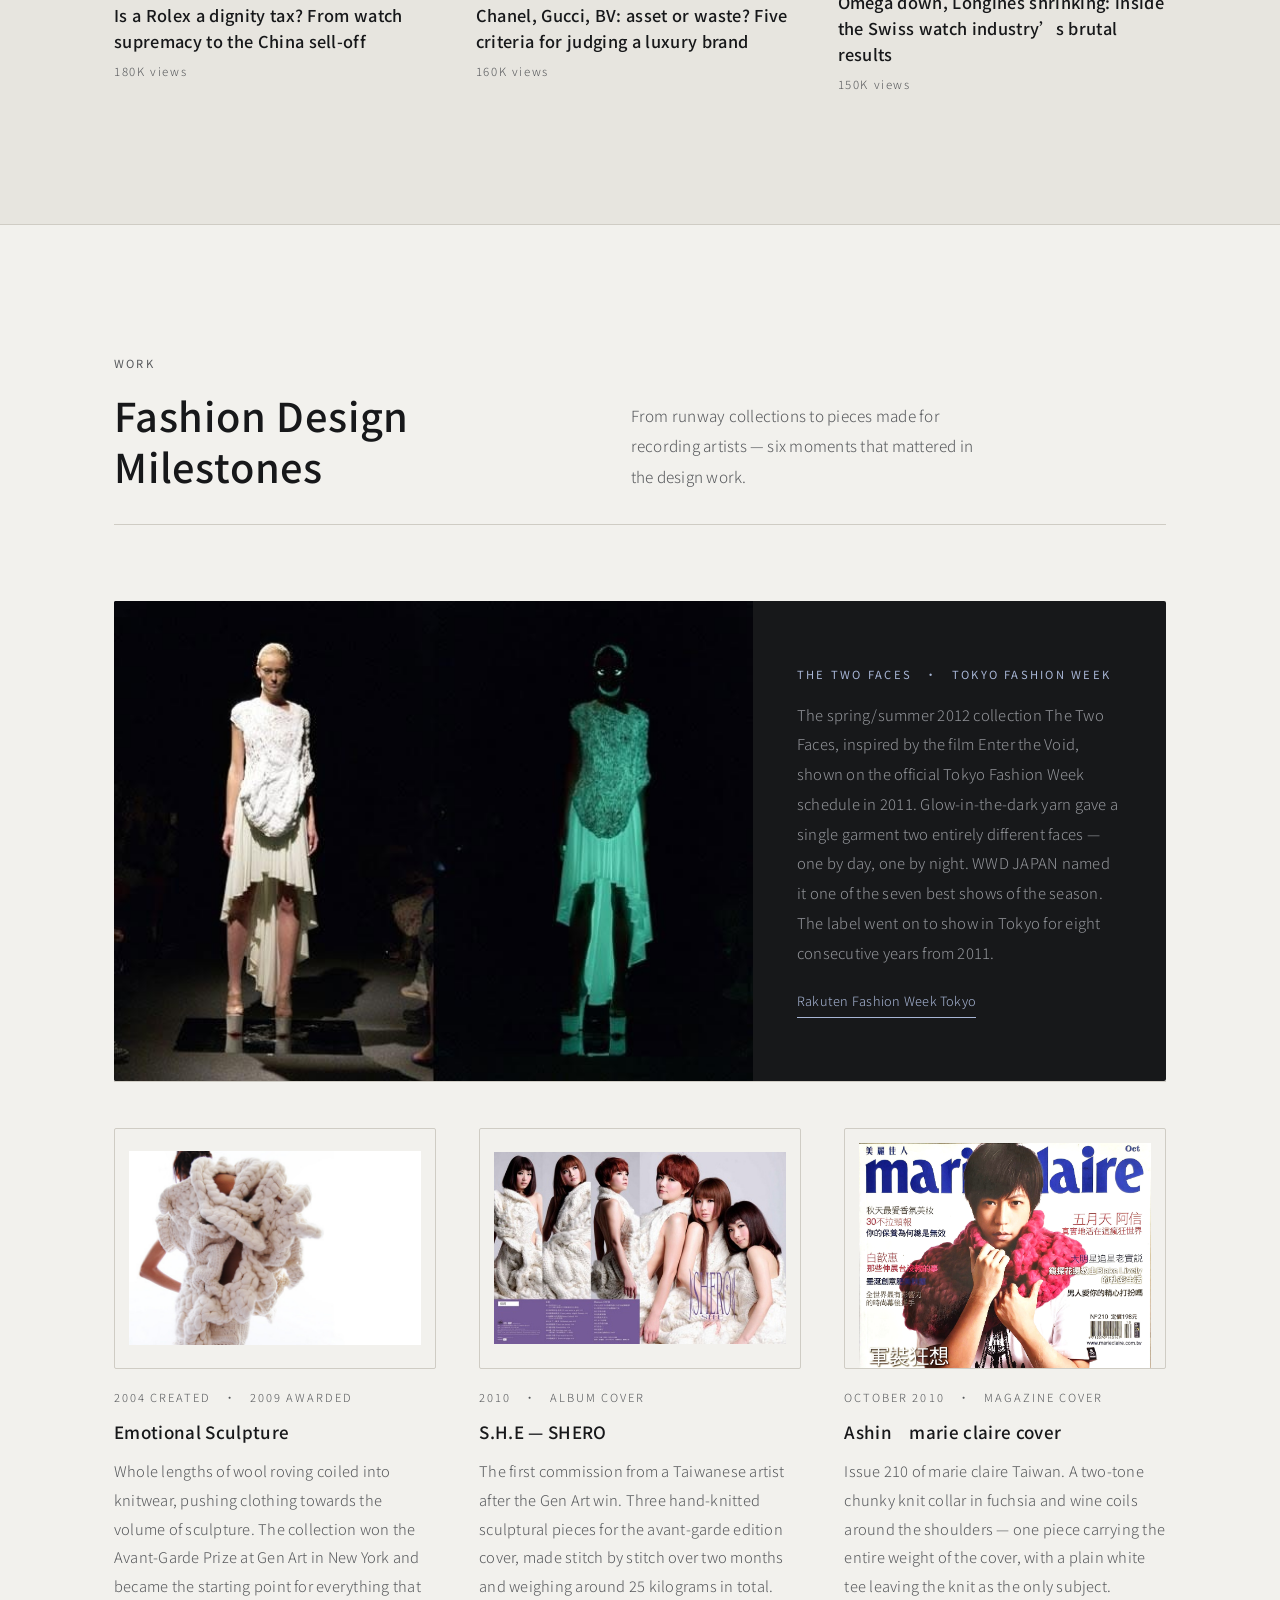
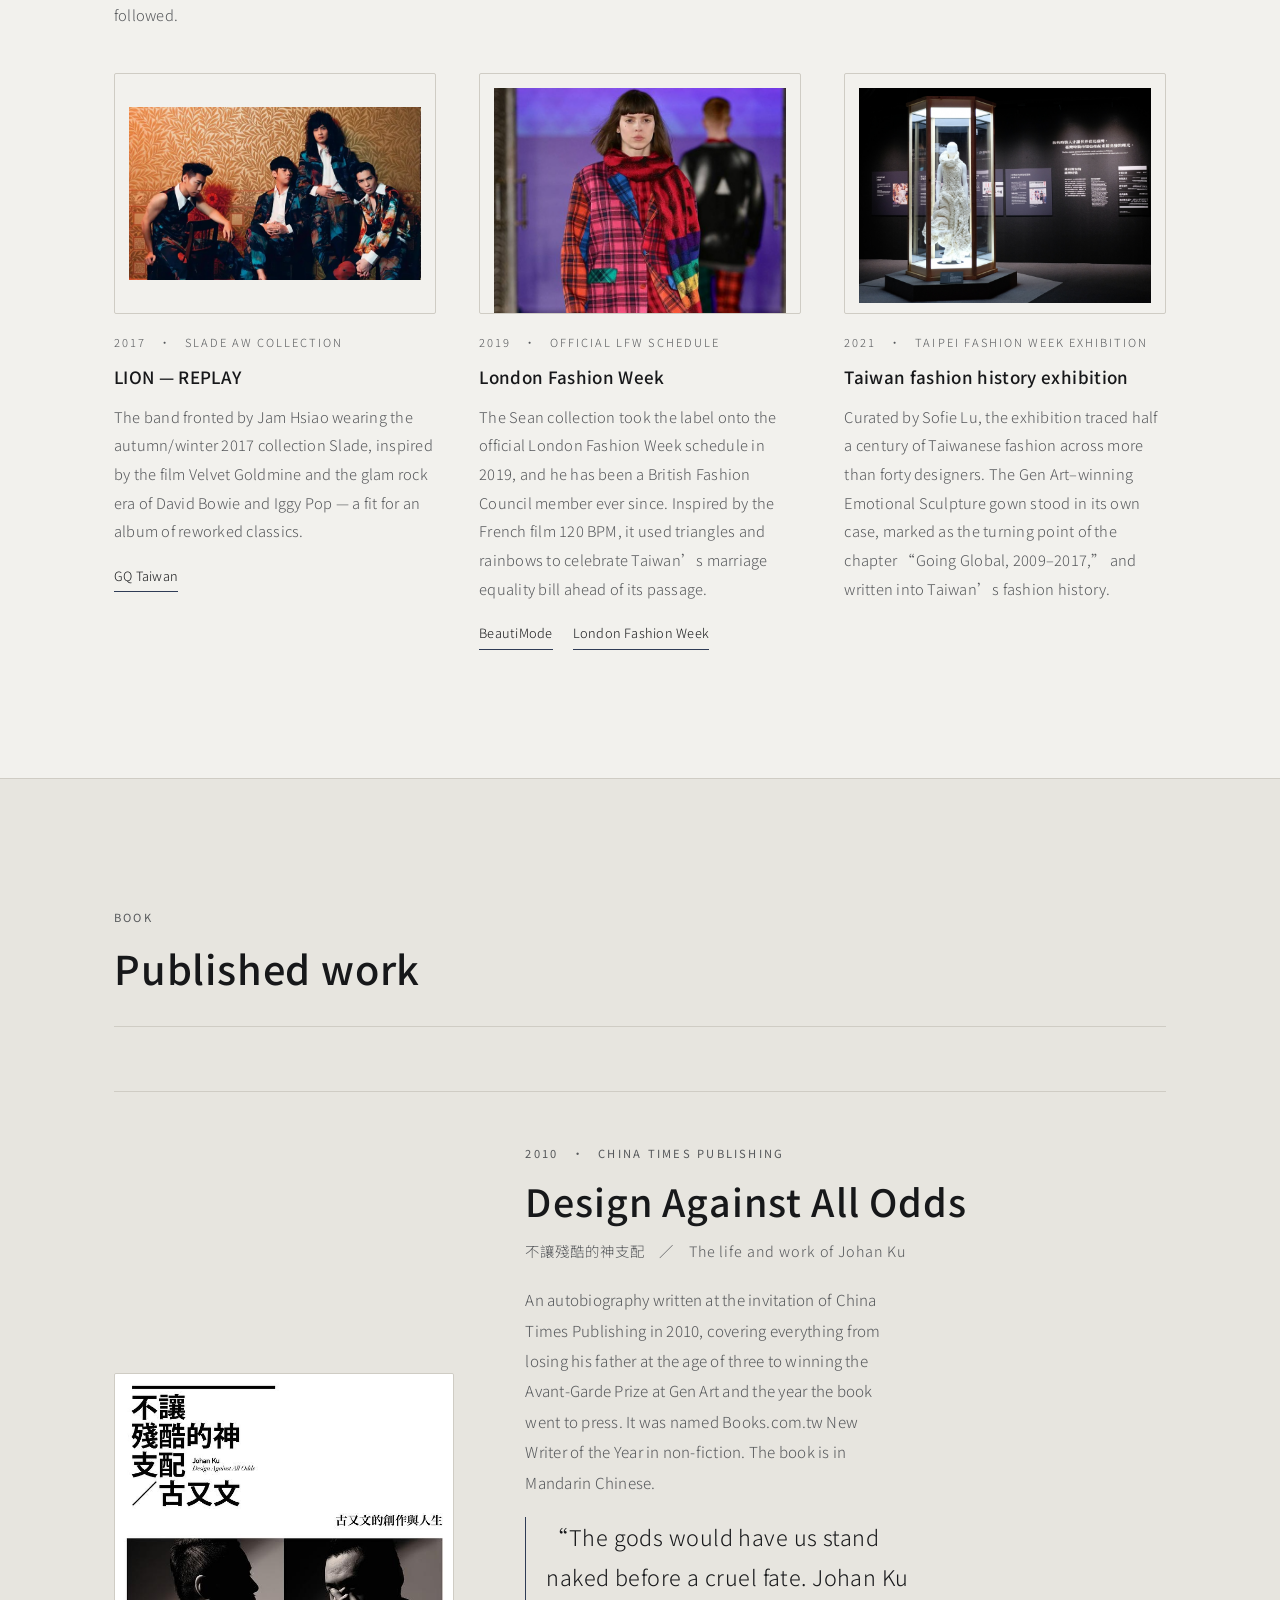
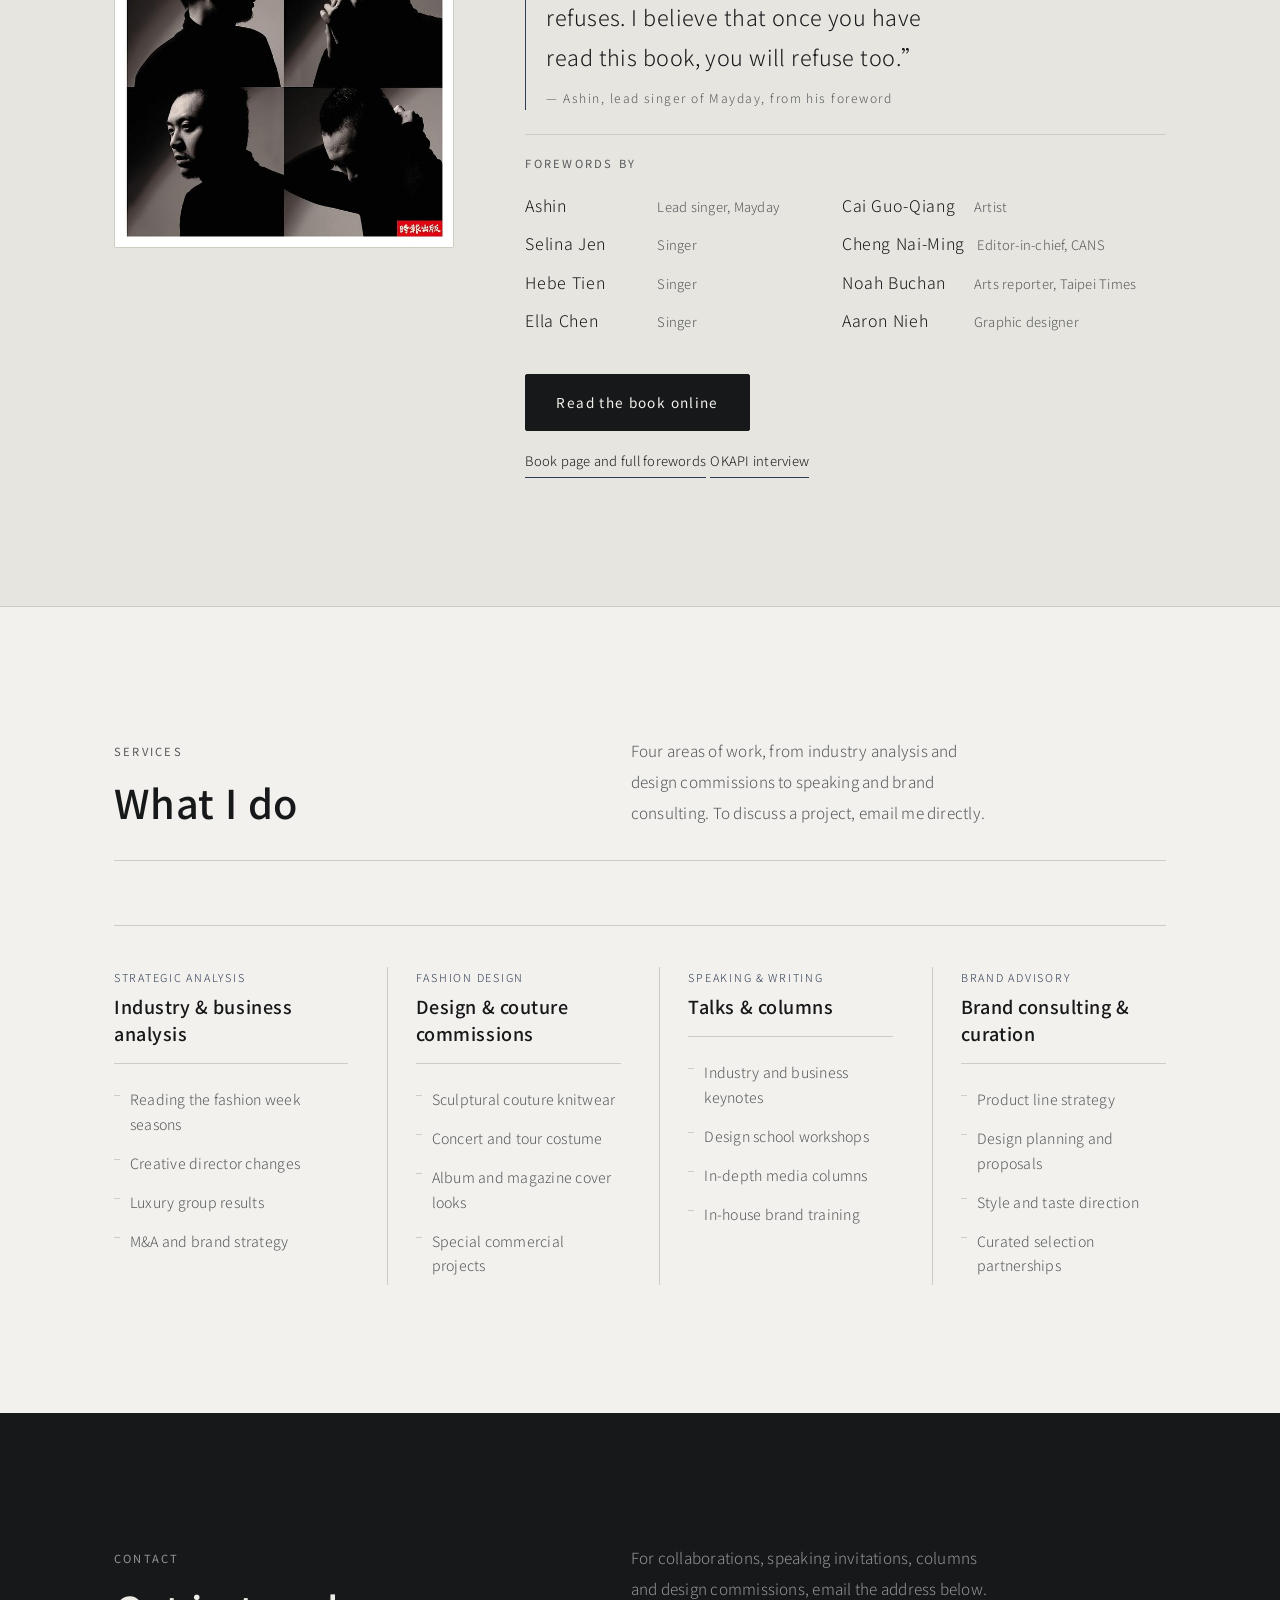
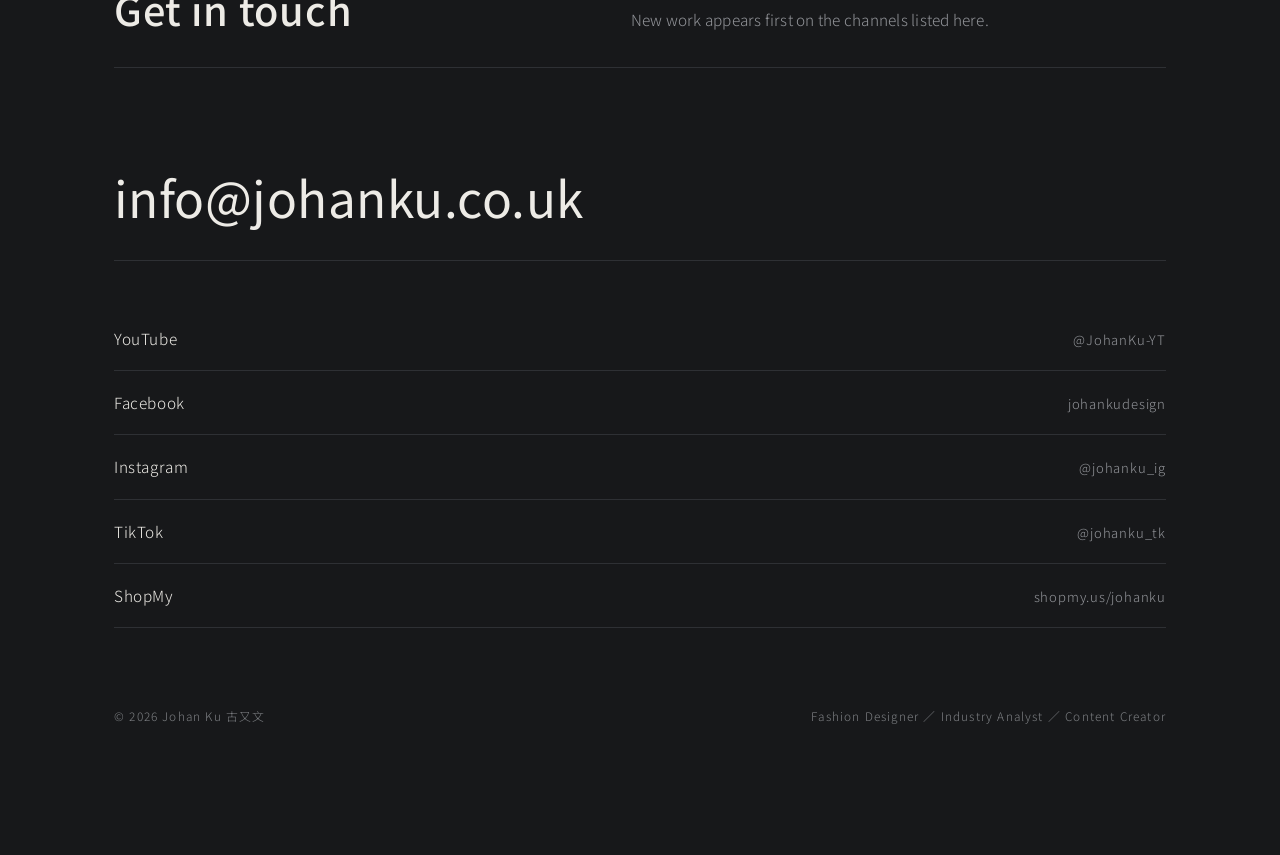
==== commit 0c2d96c2: "瀏覽人次更新：YouTube 650 萬、全平台 1200 萬 Co-Authored-By: Claude Opus 5 <noreply@anthropic.com>" ====
--- a/index.html
+++ b/index.html
@@ -207,9 +207,9 @@
         <p class="mile-txt">Johan Ku Gold Label 多次名列 BFC 倫敦時裝週與東京時裝週官方日程</p>
       </li>
       <li class="mile reveal" style="--d:.30s">
-        <span class="mile-fig mile-fig-lg">1000<span class="mile-plus">萬+</span></span>
+        <span class="mile-fig mile-fig-lg">1200<span class="mile-plus">萬+</span></span>
         <span class="mile-unit">瀏覽人次</span>
-        <p class="mile-txt">YouTube 瀏覽人次迄今超過 550 萬，Facebook、Instagram、TikTok 全平台瀏覽人次超過 1000 萬</p>
+        <p class="mile-txt">YouTube 瀏覽人次迄今超過 650 萬，Facebook、Instagram、TikTok 全平台瀏覽人次超過 1200 萬</p>
       </li>
     </ul>
   </div>
@@ -290,7 +290,7 @@
             <span class="era-t">9 月
               <span class="era-stats">
                 <span>累計產出 402 部影片</span>
-                <span>超過 550 萬人次觀看</span>
+                <span>超過 650 萬人次觀看</span>
                 <span>累計觀看時長超過 40 萬小時</span>
                 <span>頻道訂閱突破 4 萬人</span>
               </span>
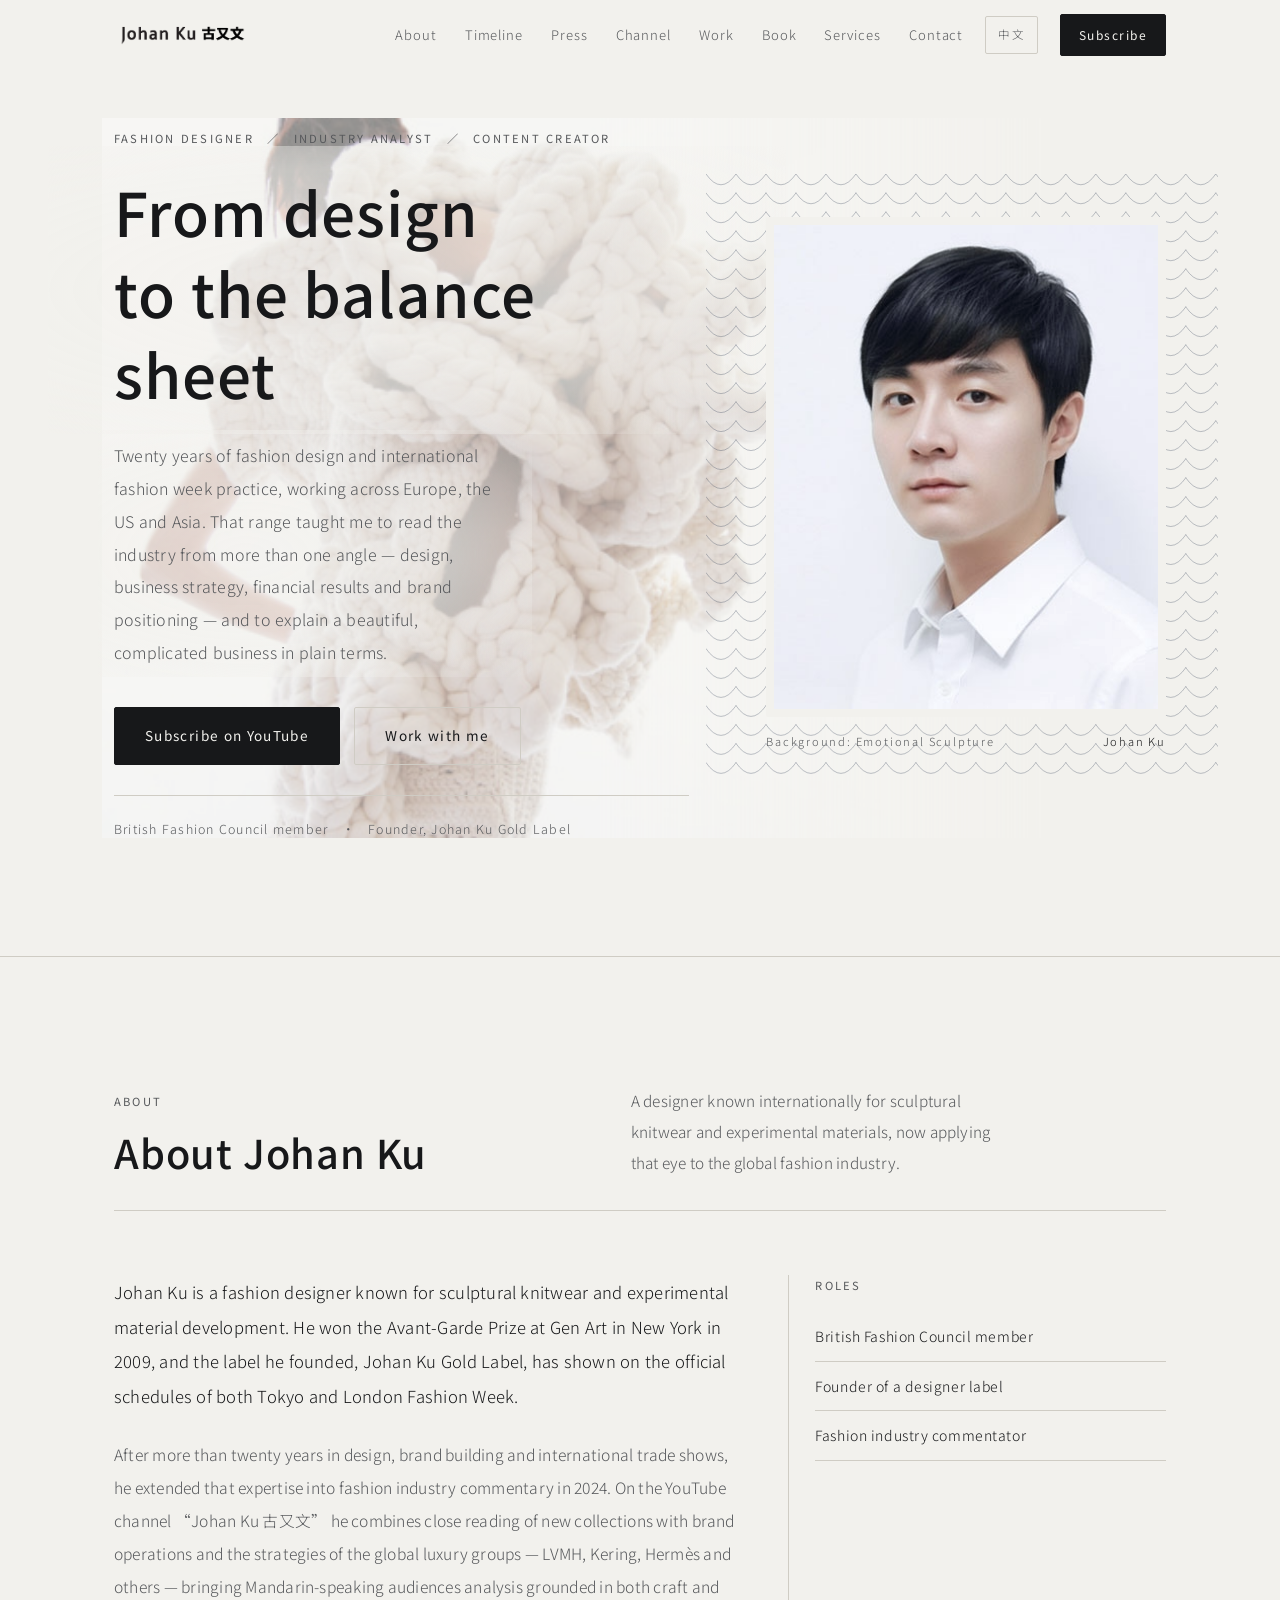
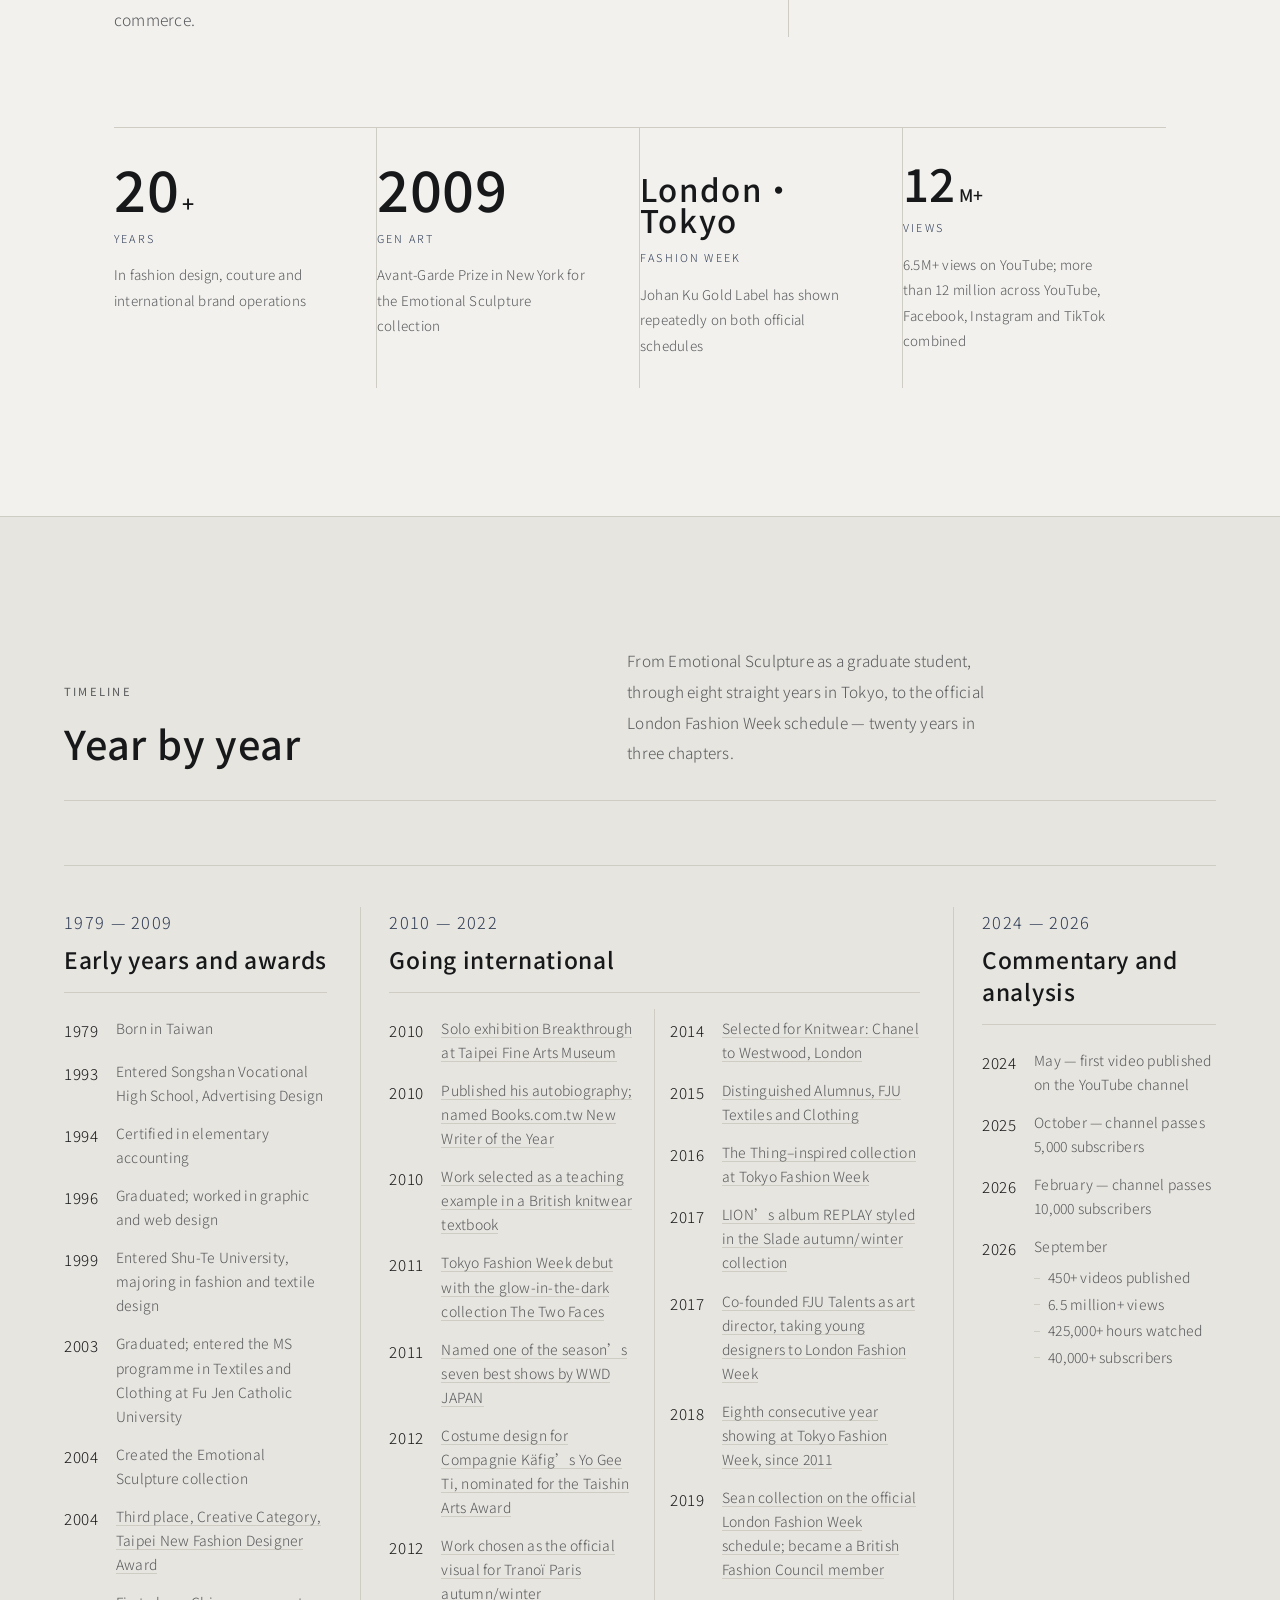
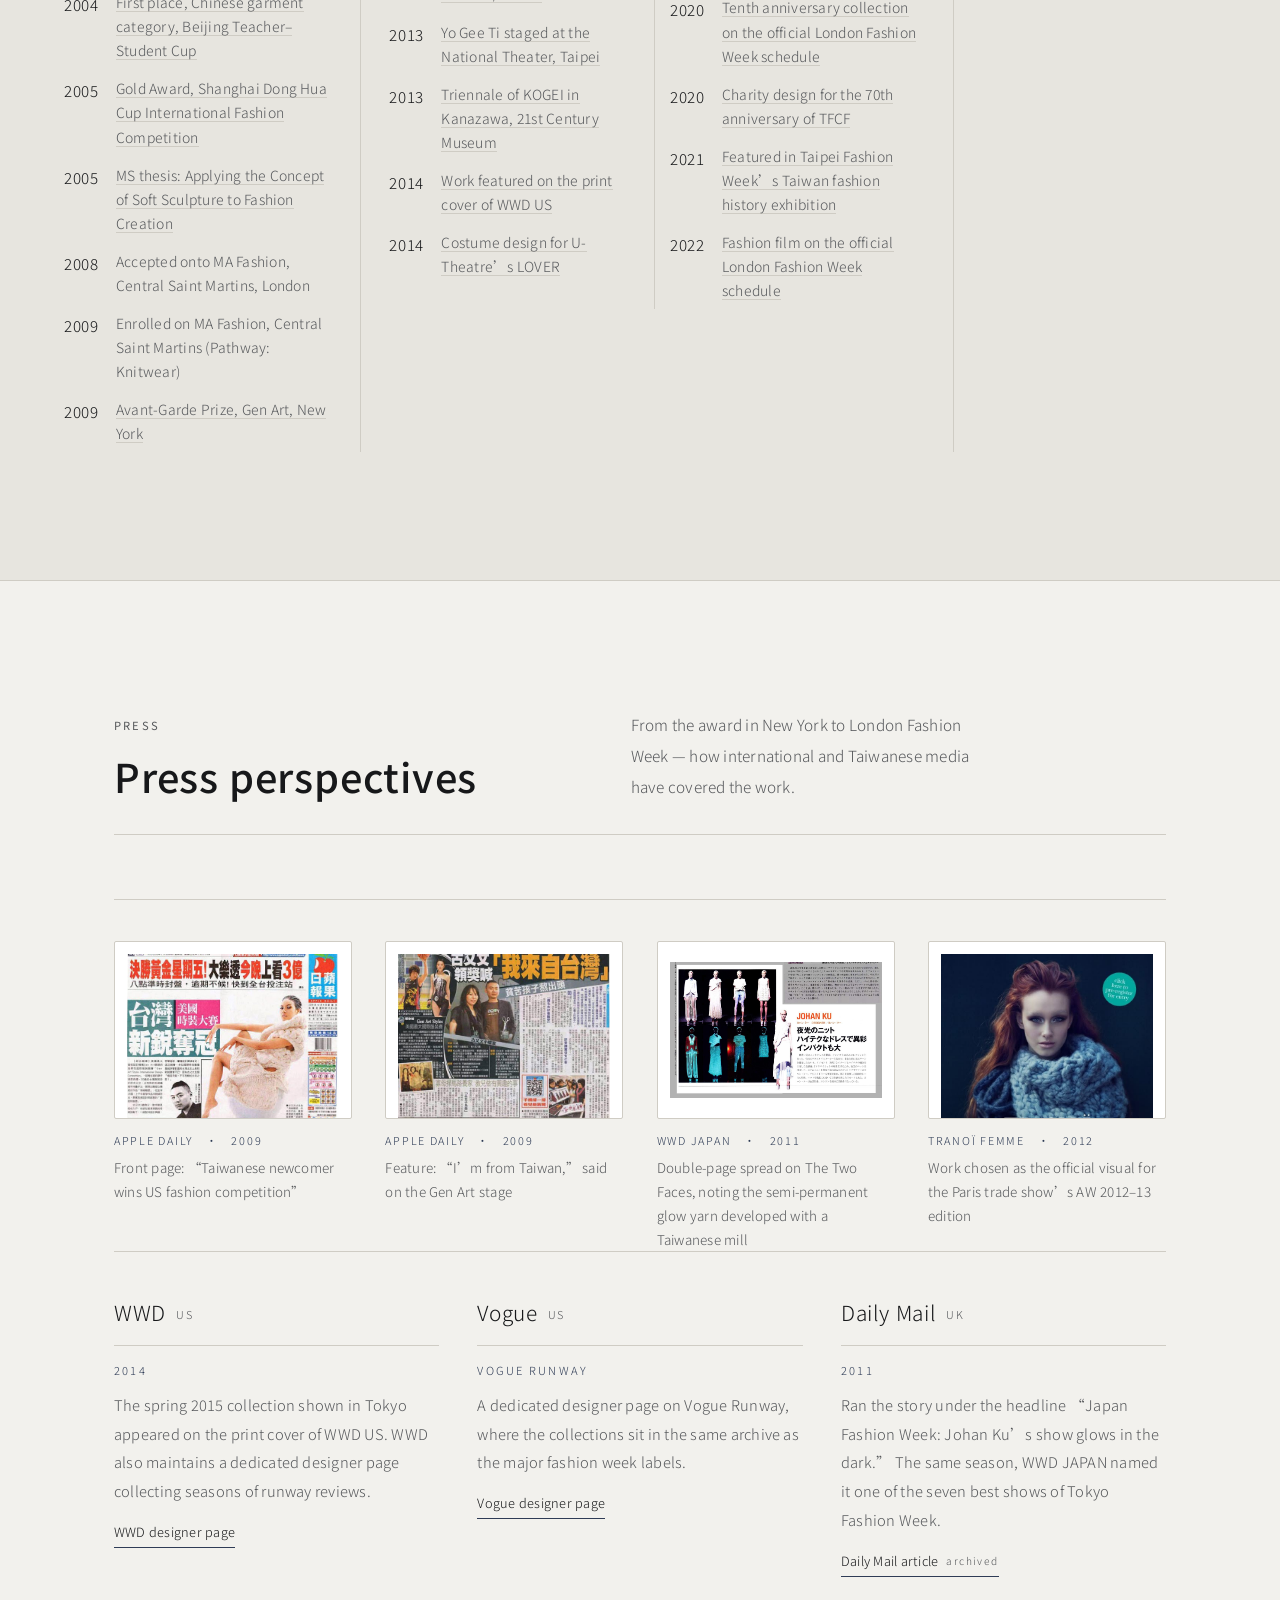
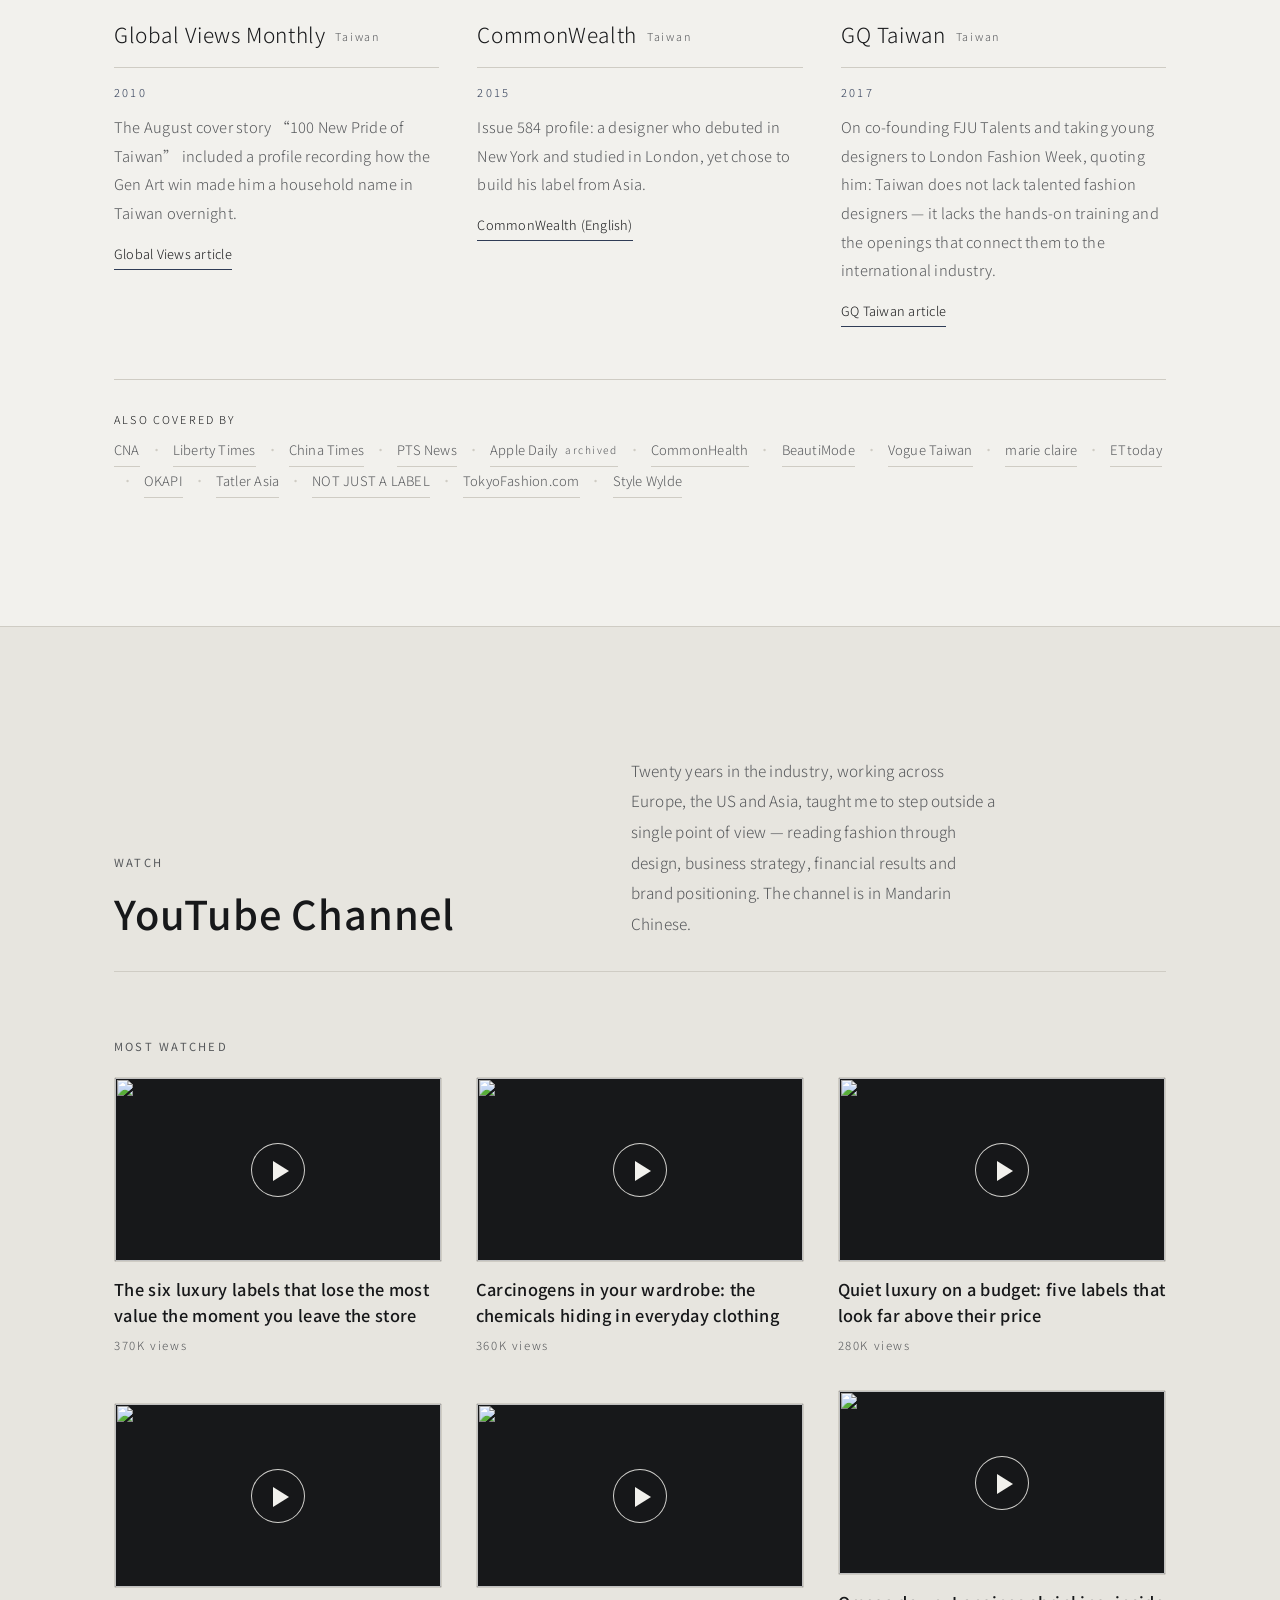
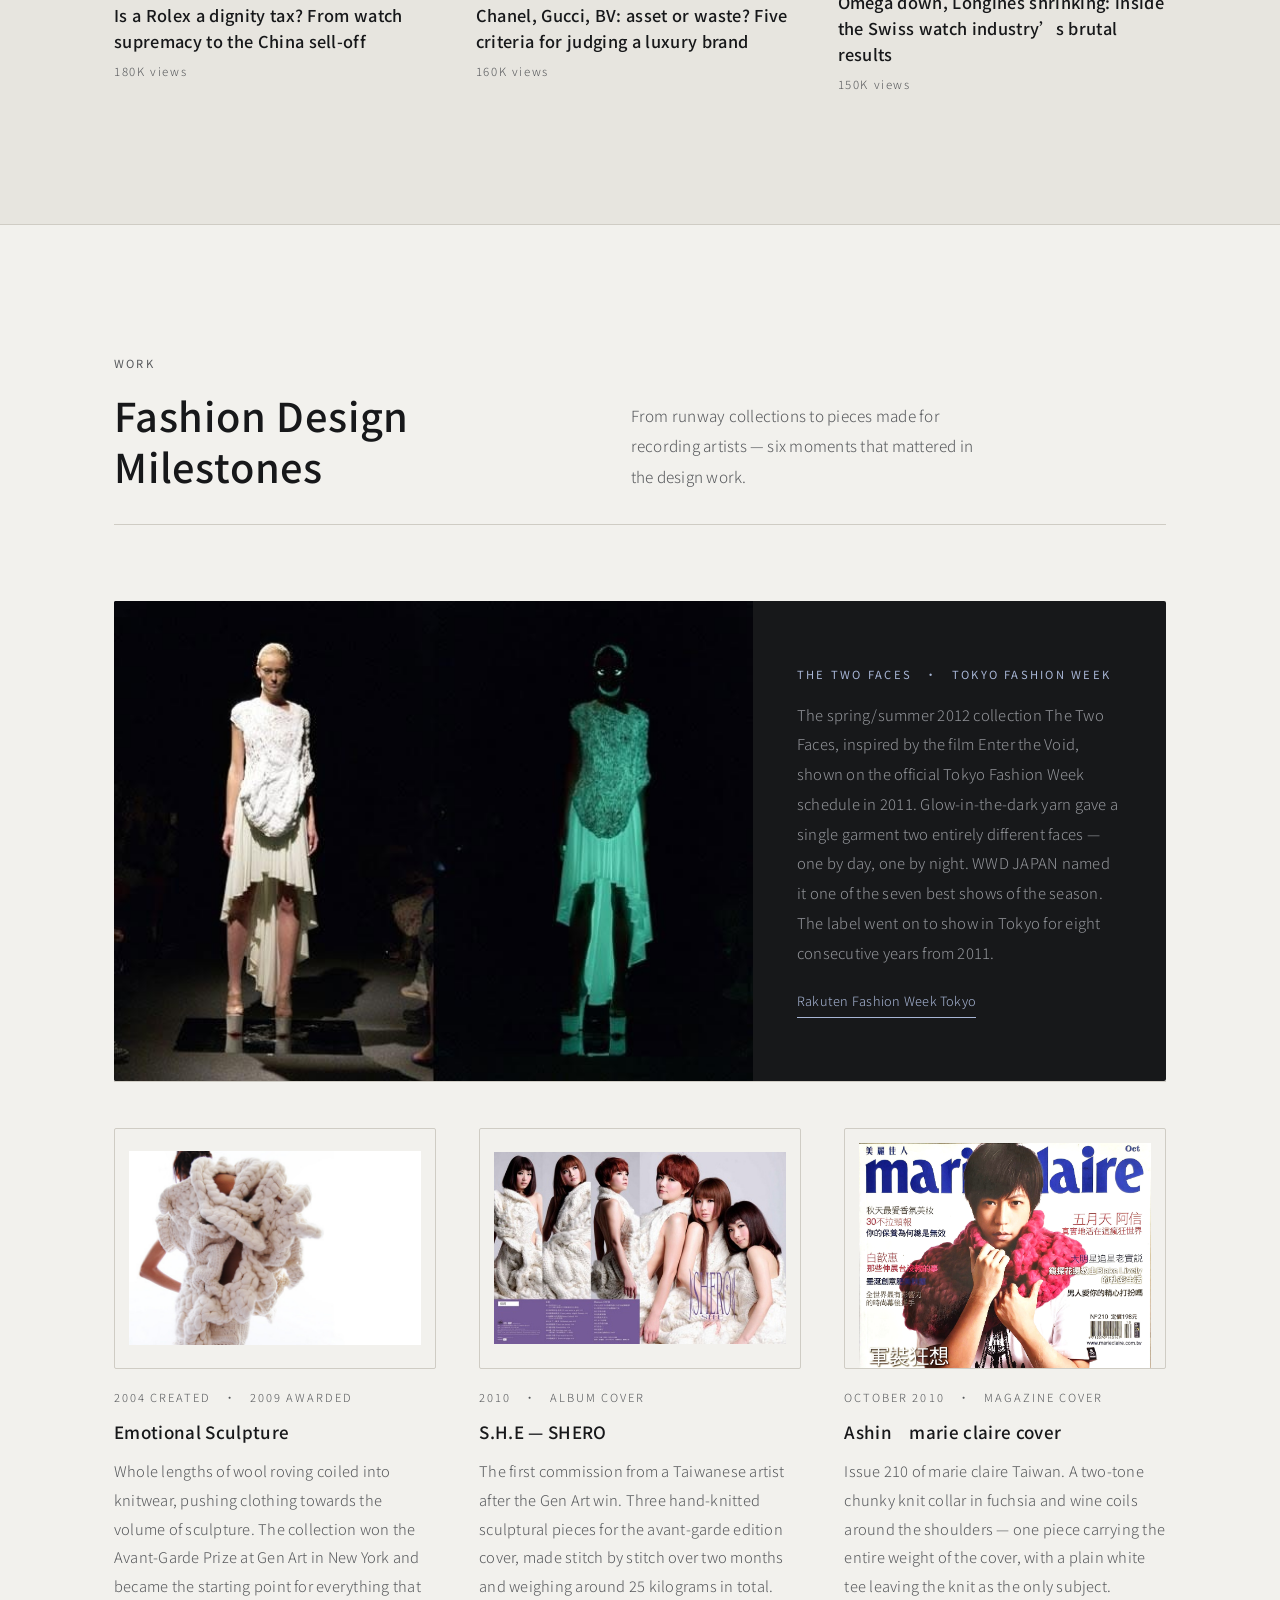
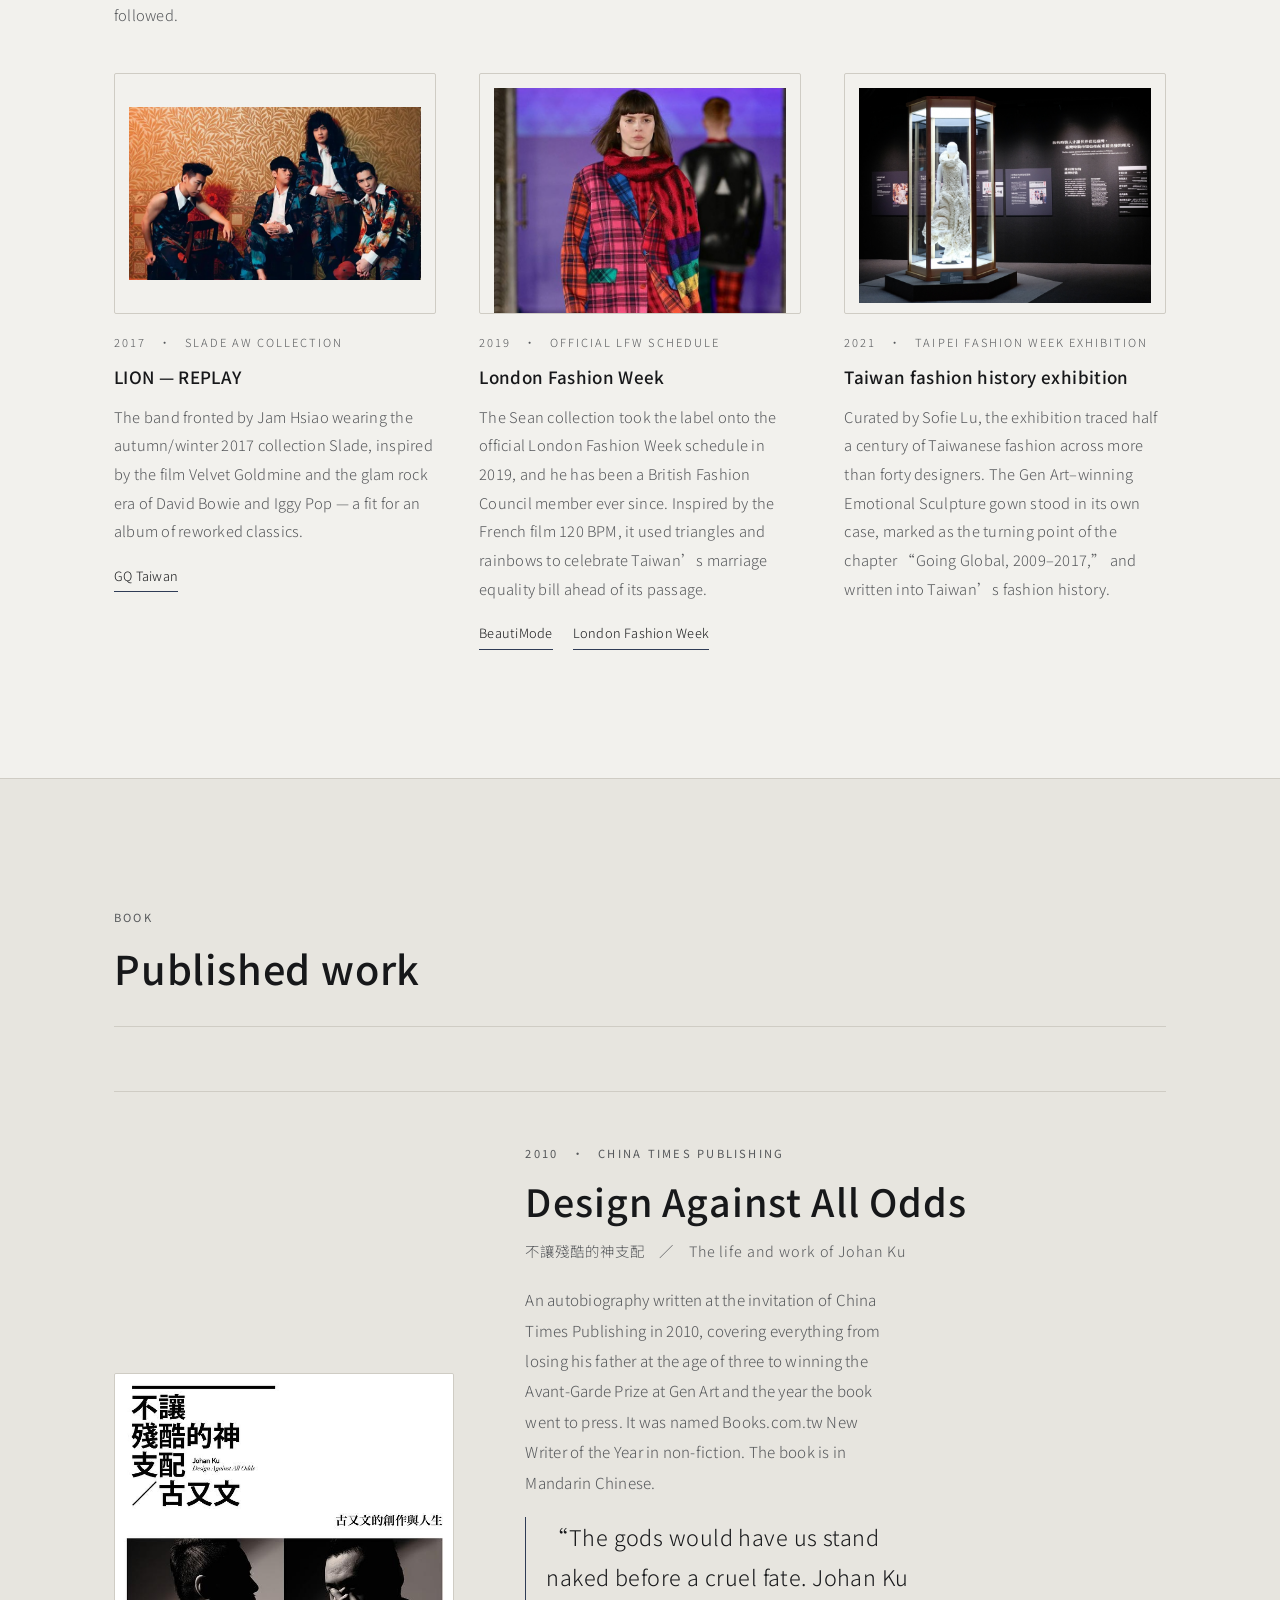
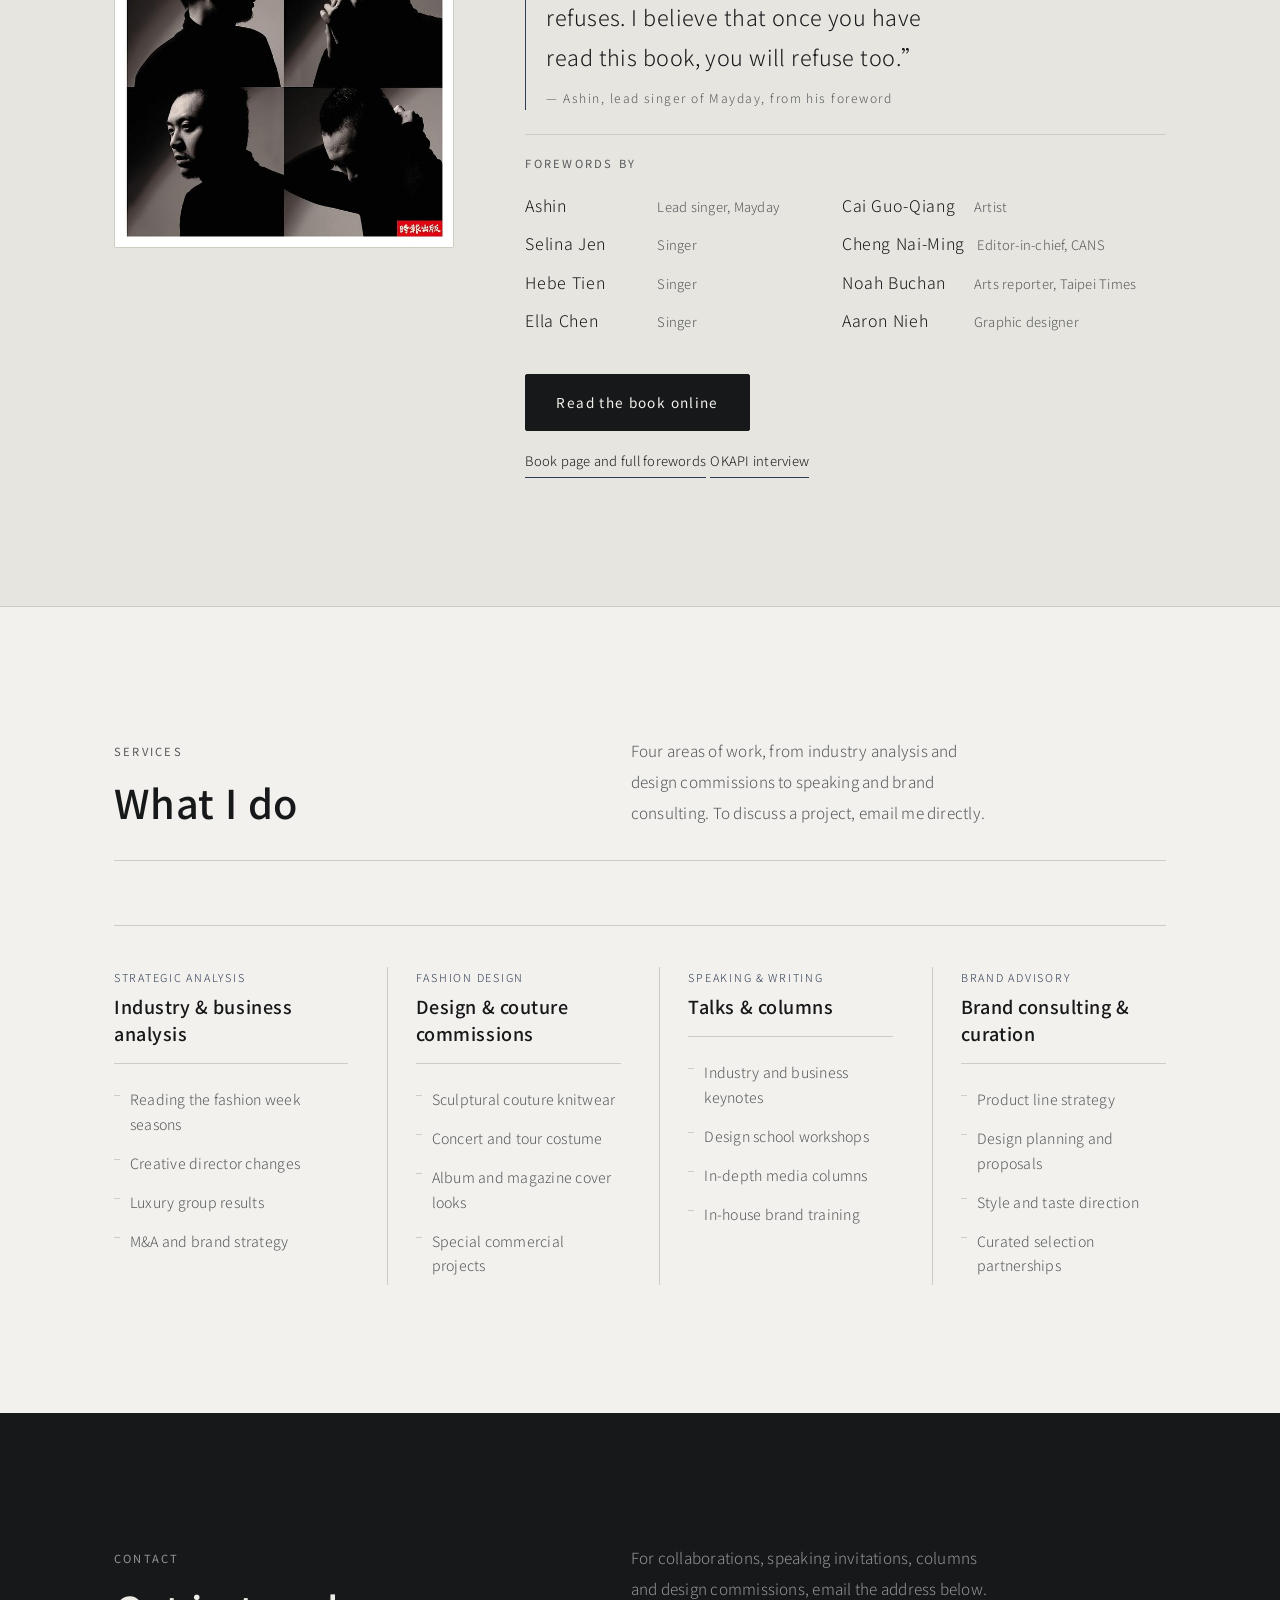
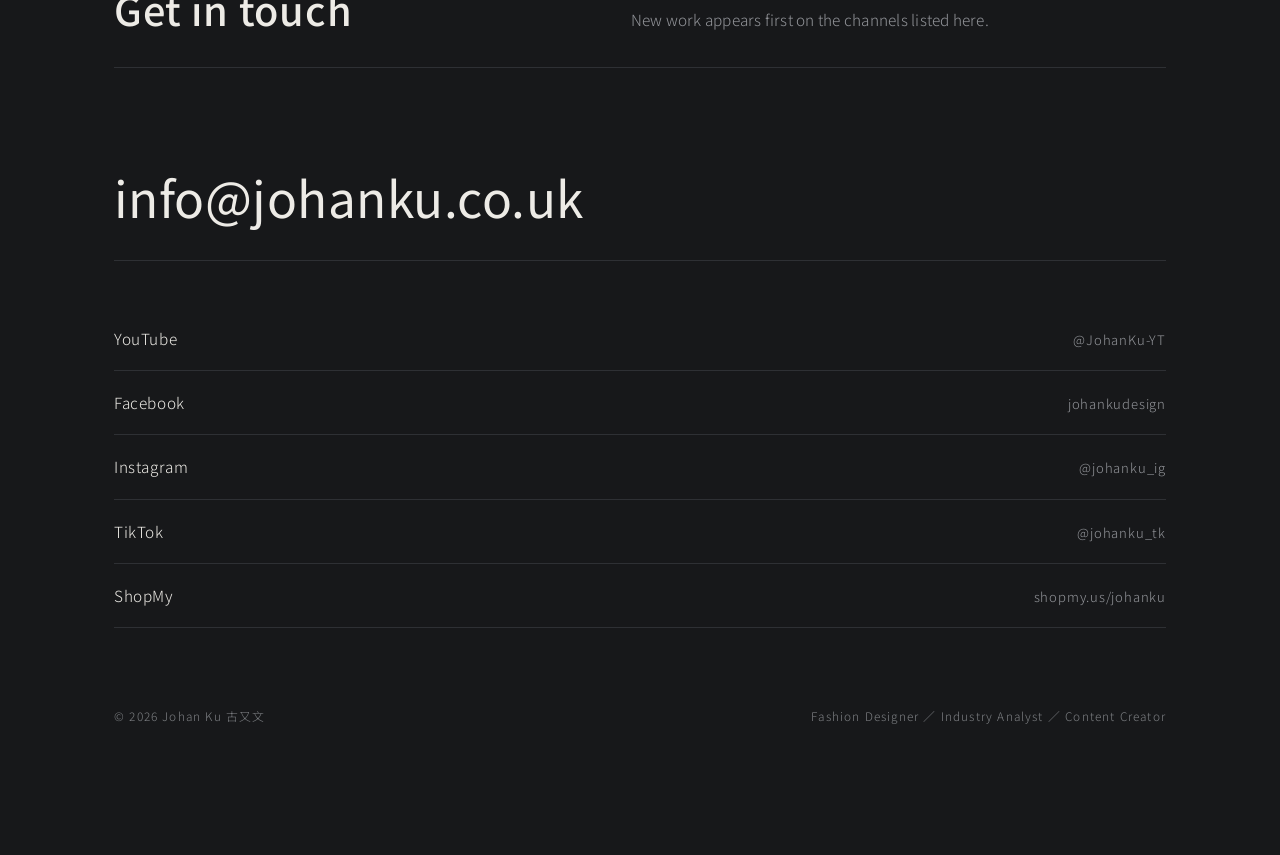
==== commit cb90e45b: "大事記補上 9 月影片數與觀看時數 Co-Authored-By: Claude Opus 5 <noreply@anthropic.com>" ====
--- a/index.html
+++ b/index.html
@@ -289,9 +289,9 @@
             <span class="era-y">2026</span>
             <span class="era-t">9 月
               <span class="era-stats">
-                <span>累計產出 402 部影片</span>
+                <span>累計產出超過 450 部影片</span>
                 <span>超過 650 萬人次觀看</span>
-                <span>累計觀看時長超過 40 萬小時</span>
+                <span>累計觀看時長超過 42.5 萬小時</span>
                 <span>頻道訂閱突破 4 萬人</span>
               </span>
             </span>
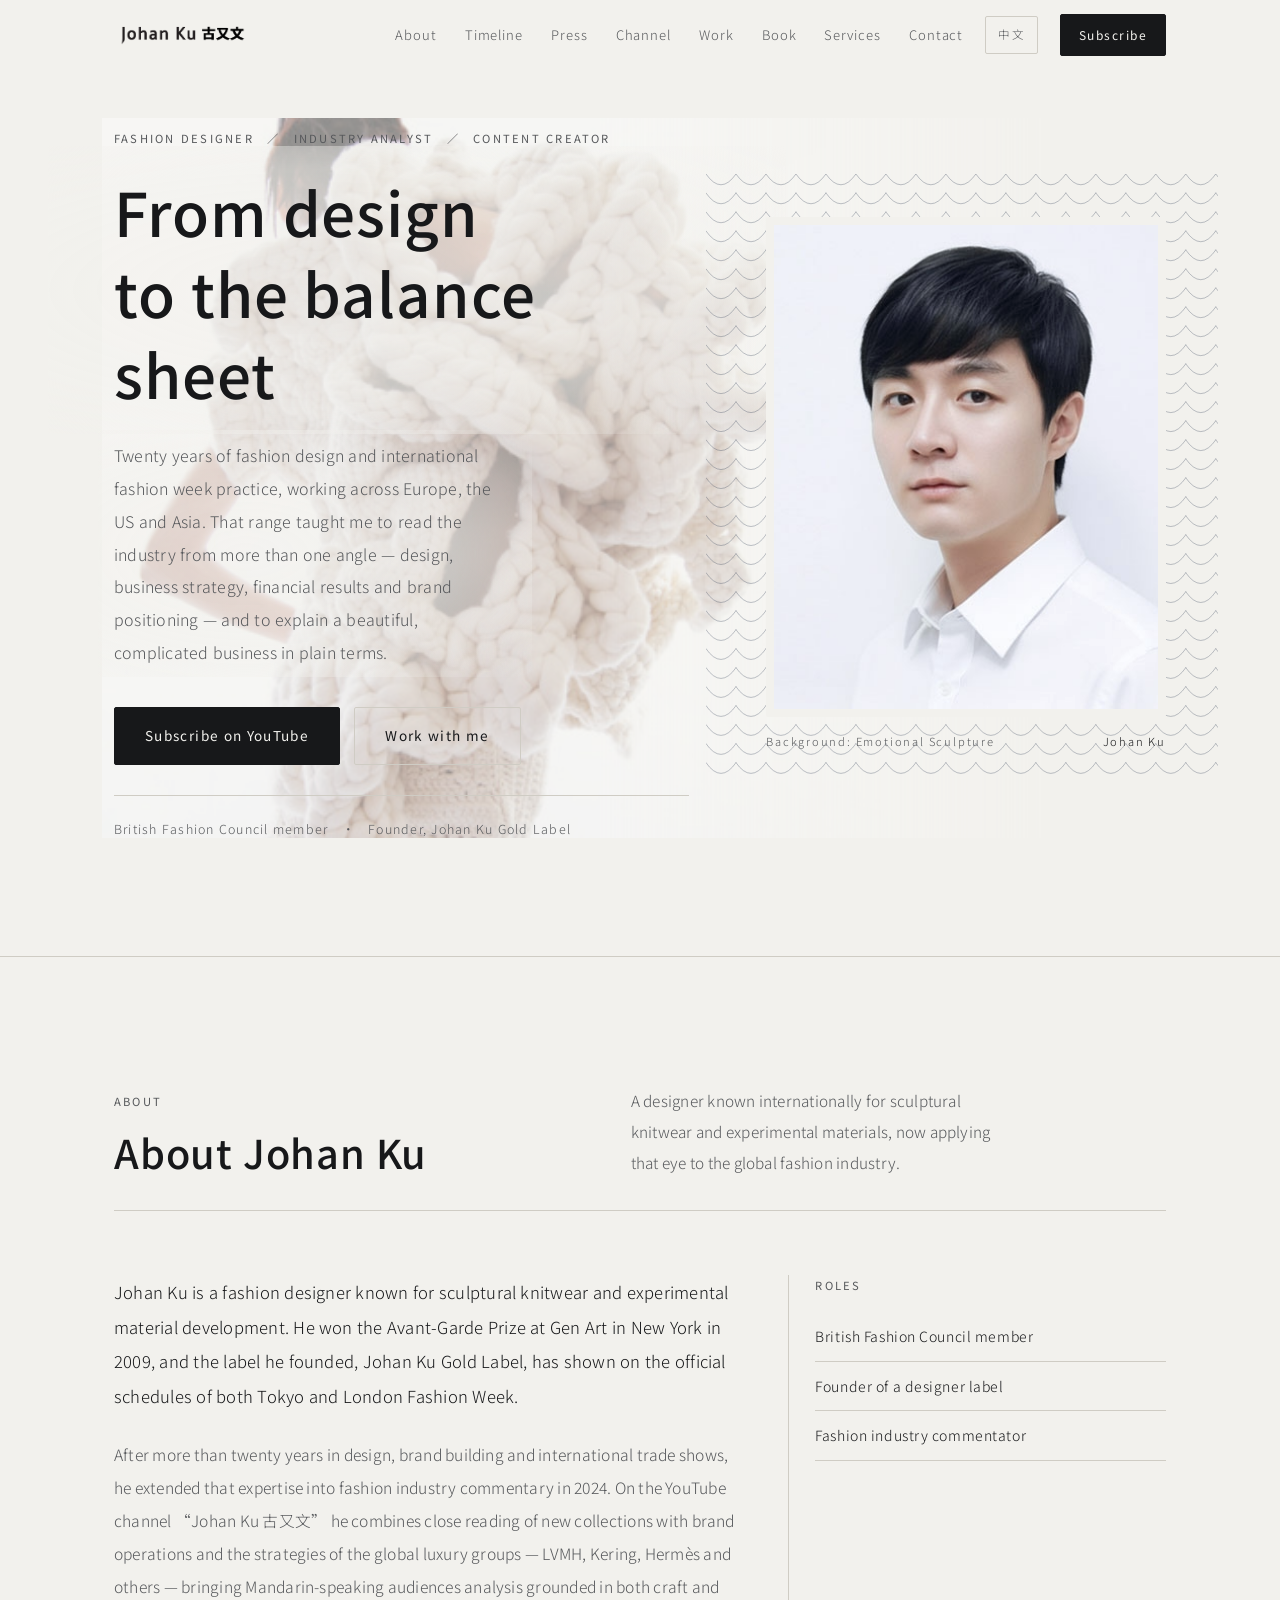
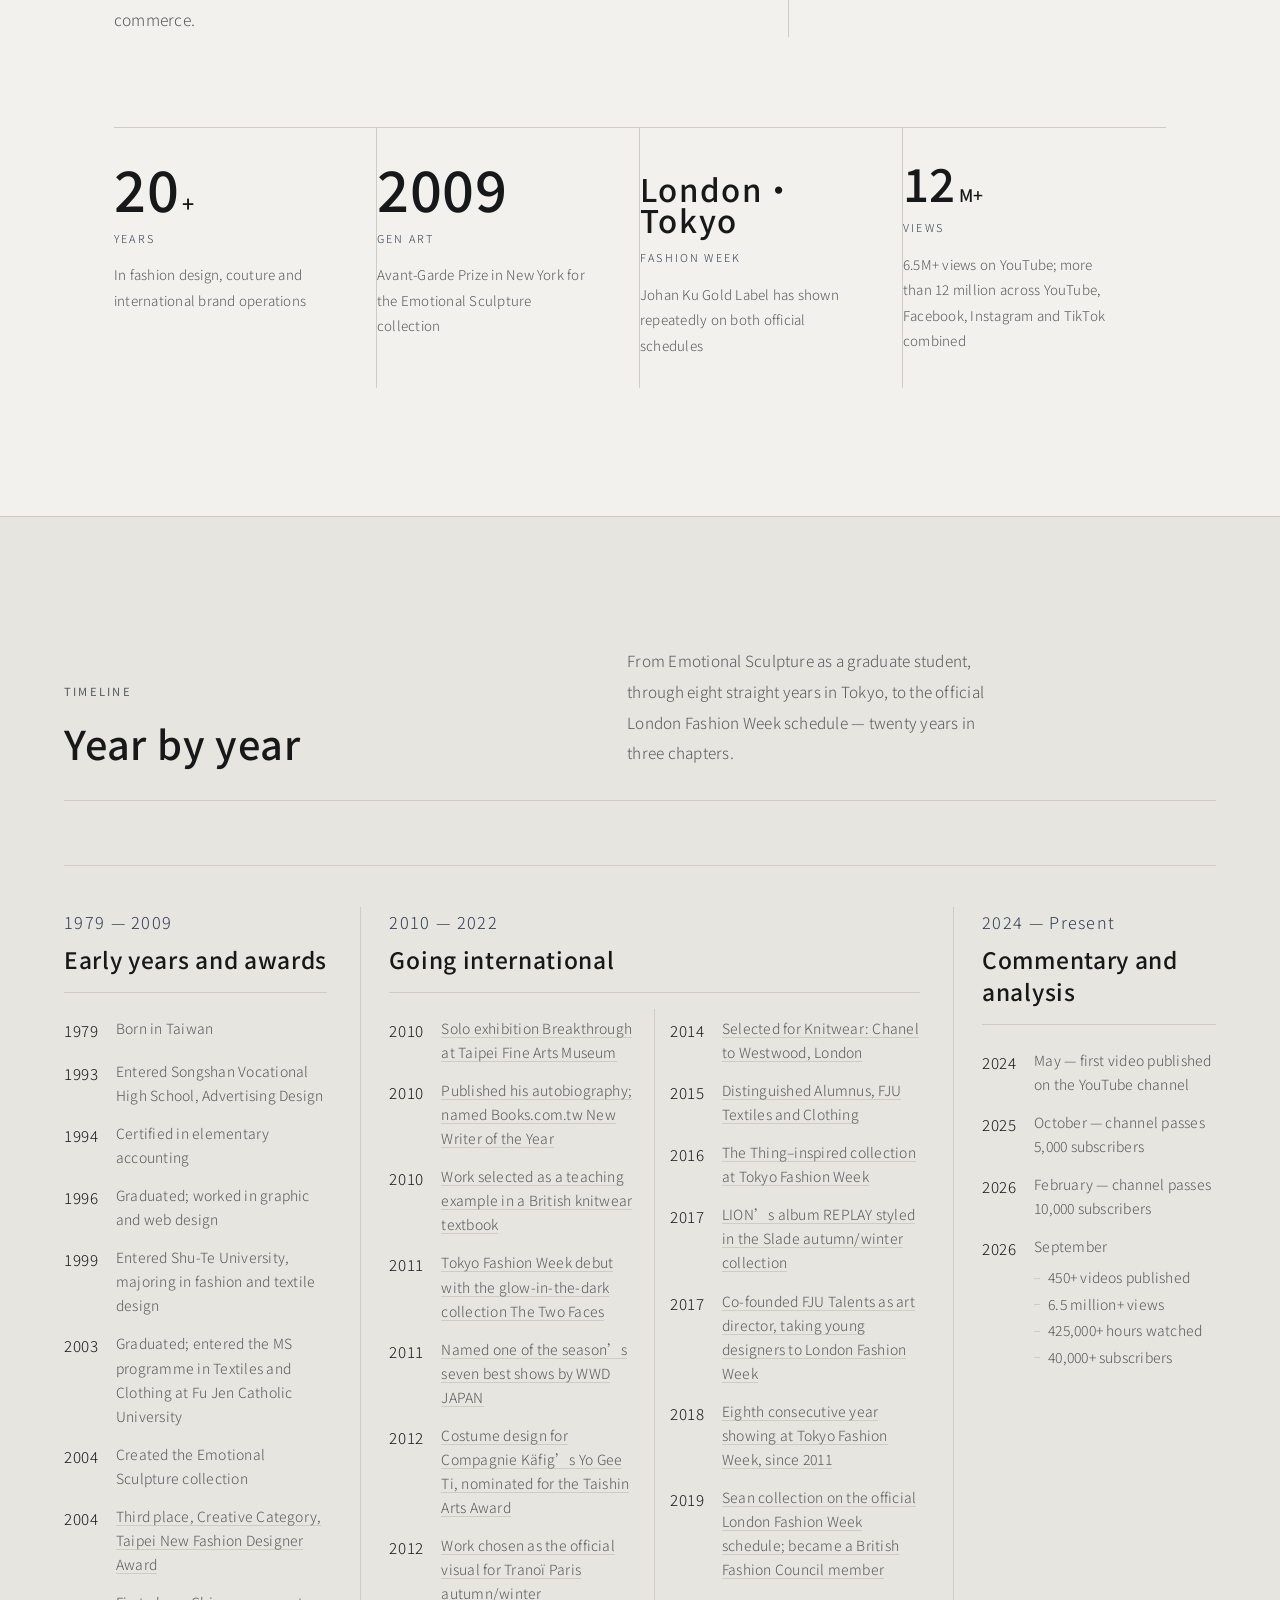
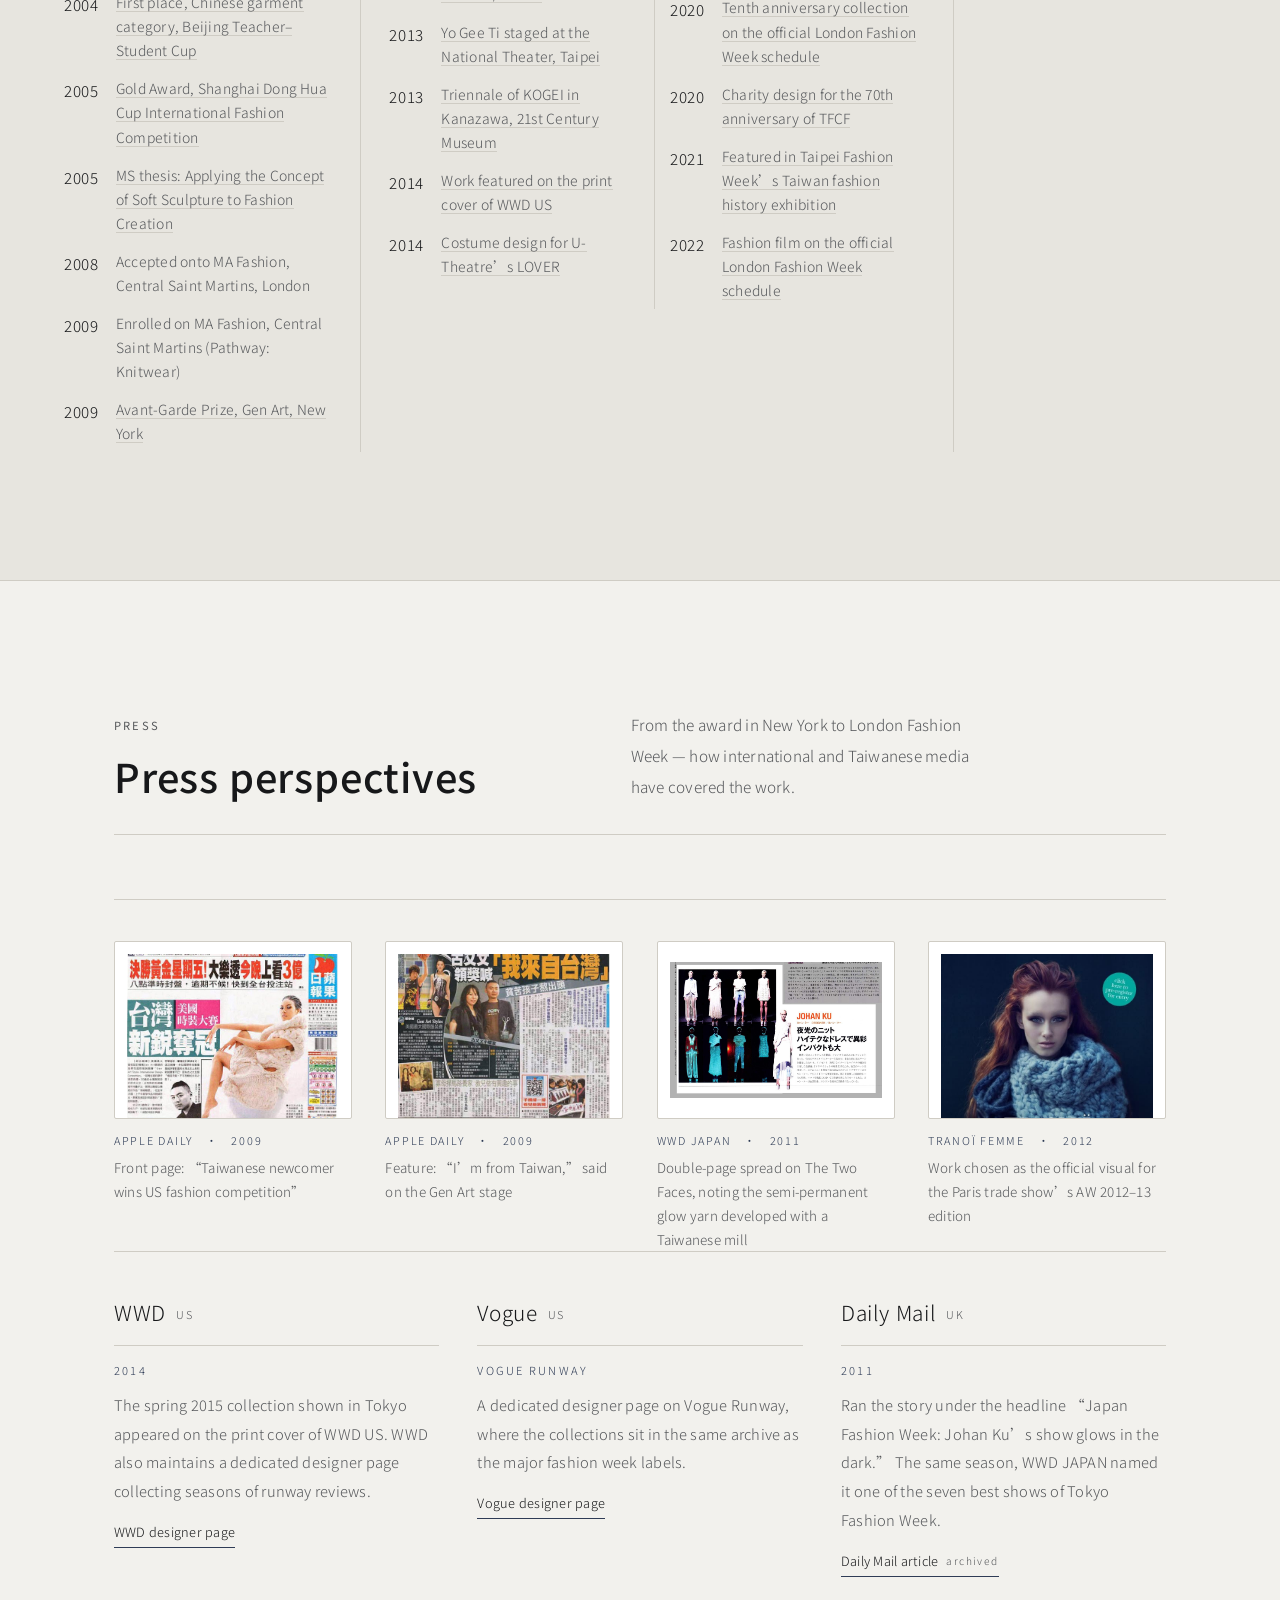
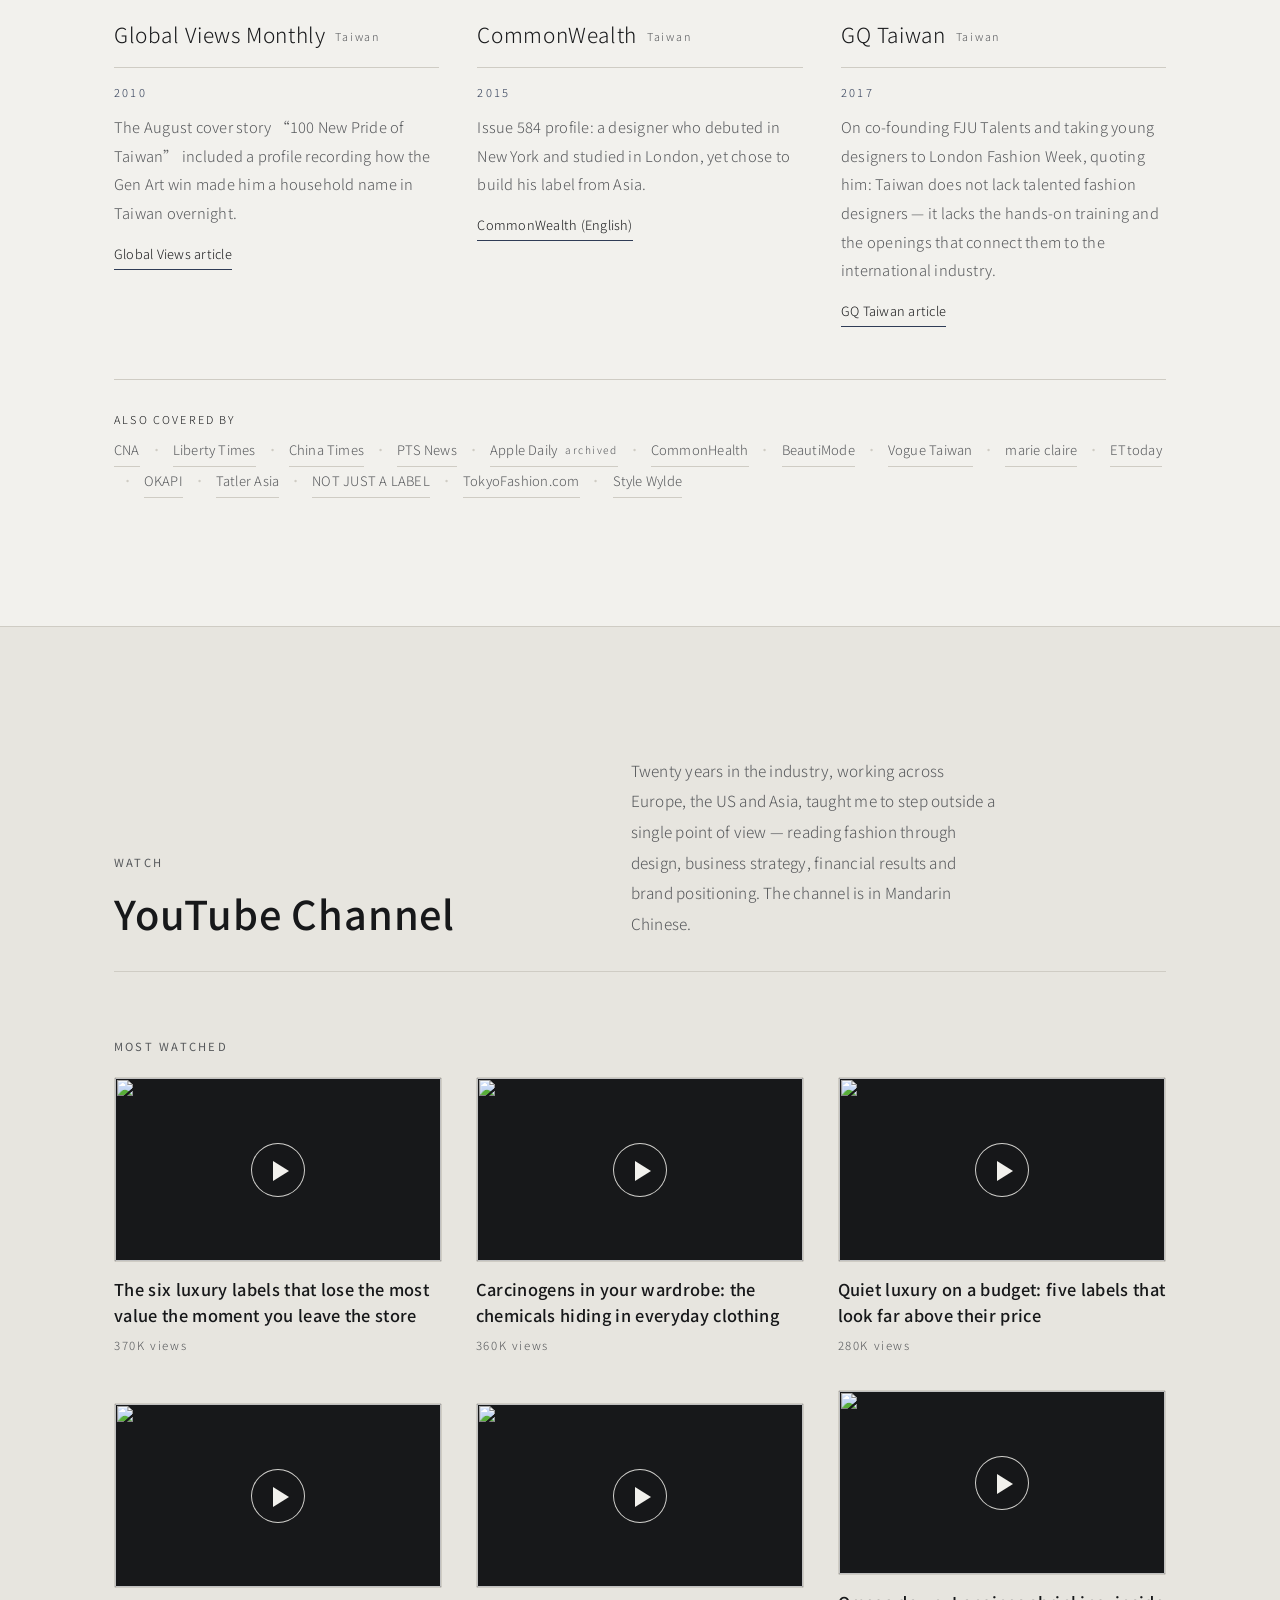
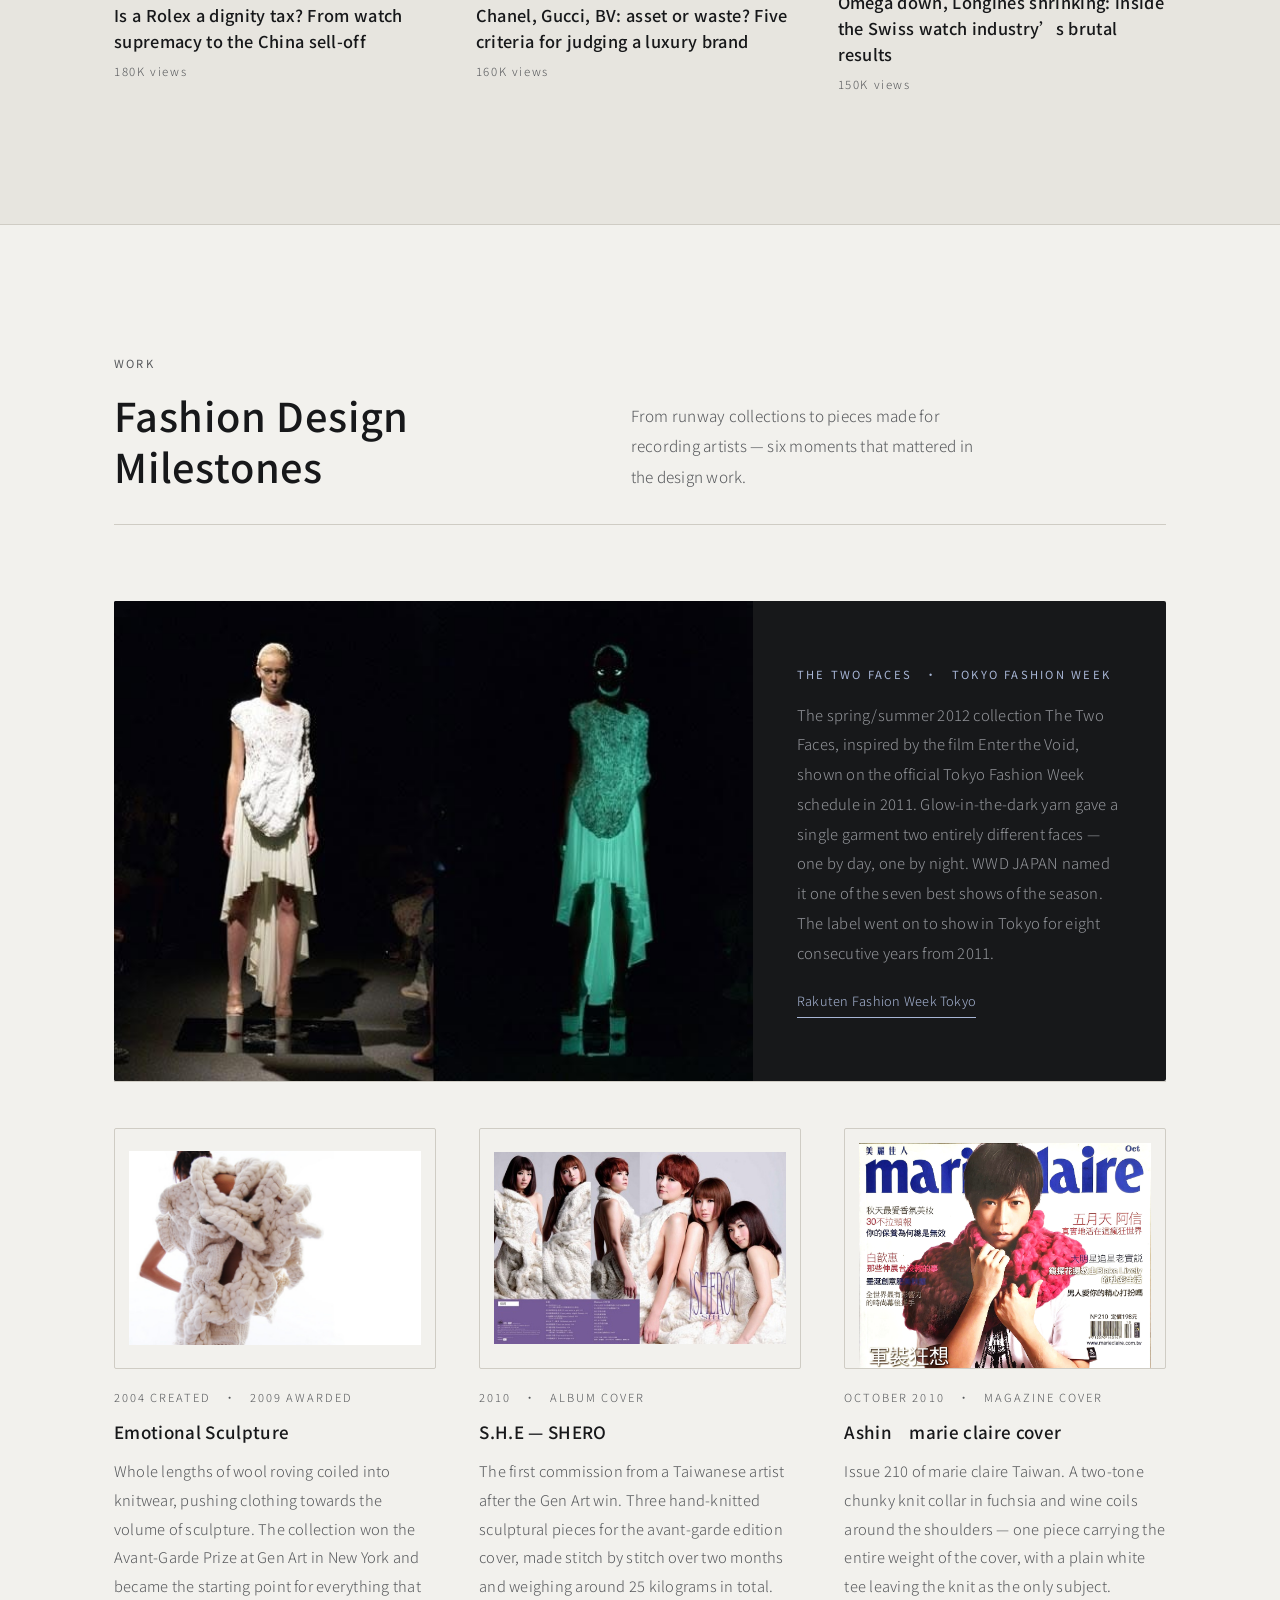
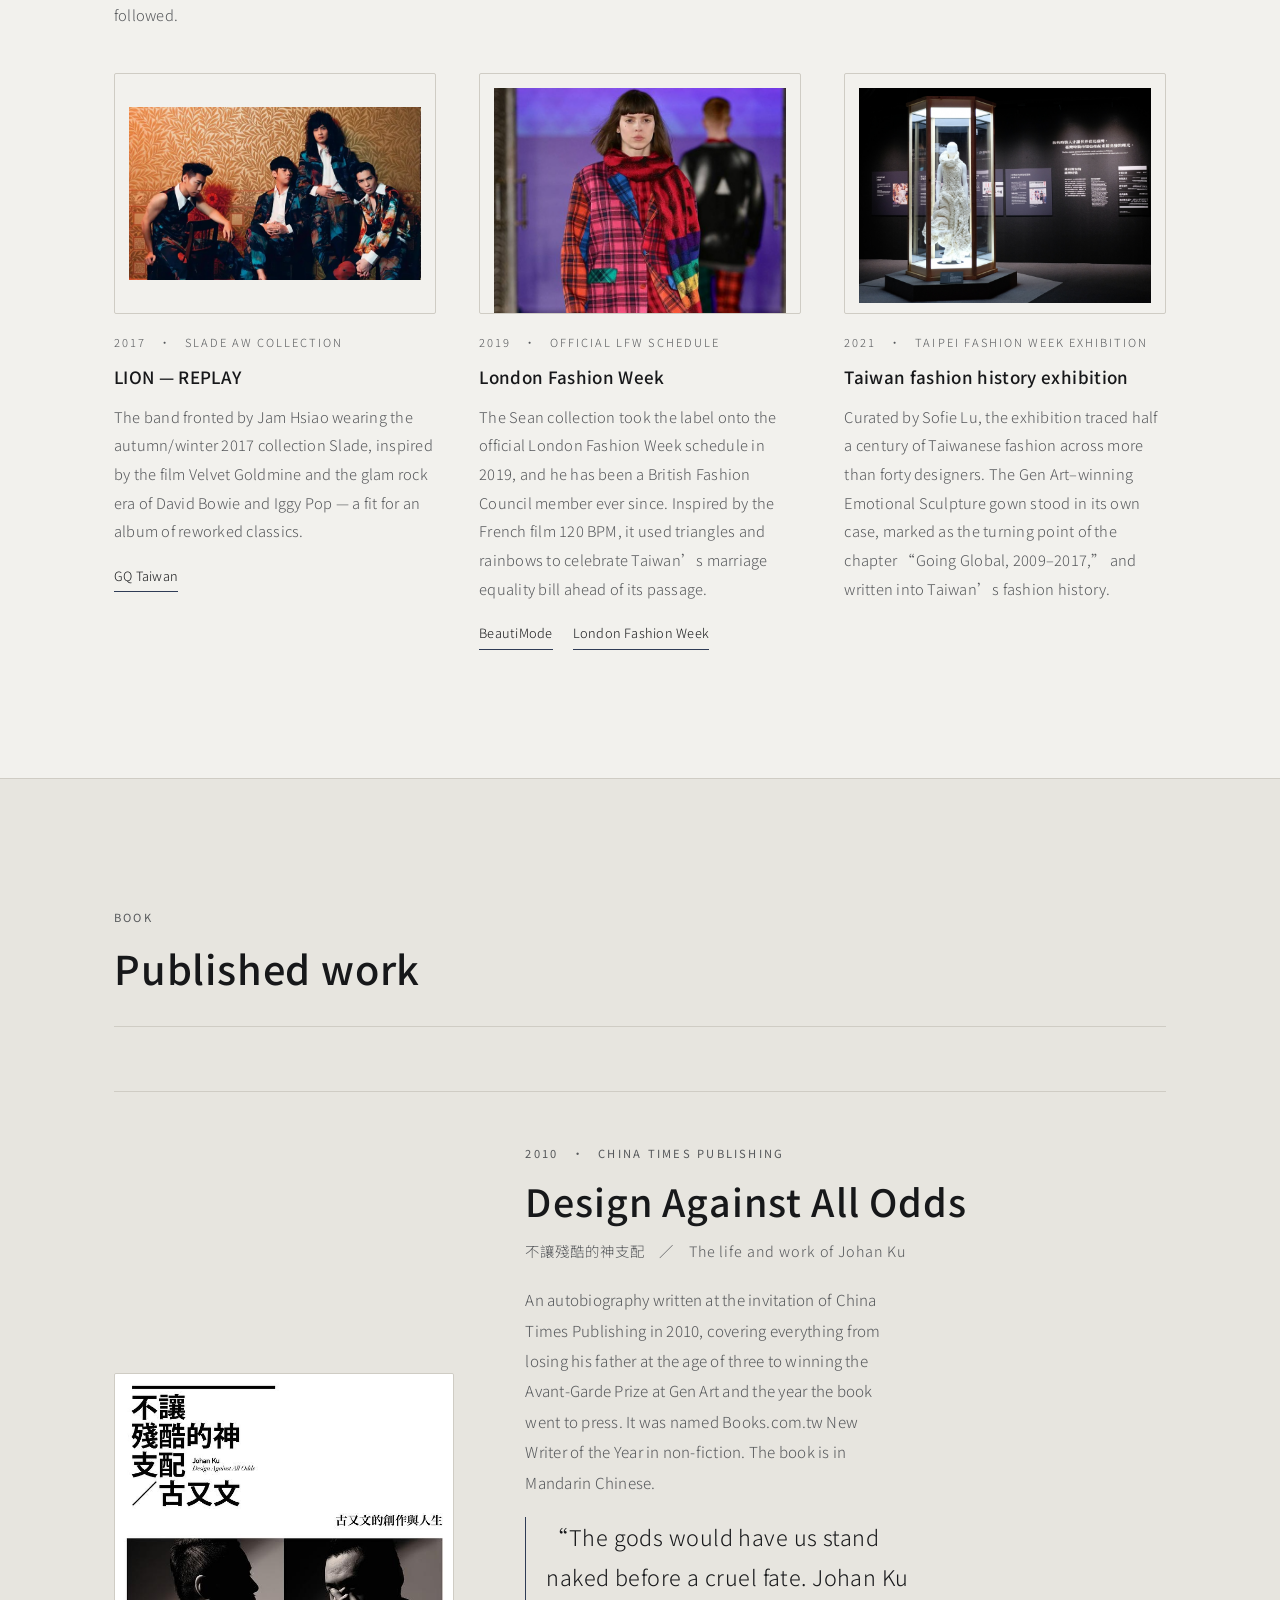
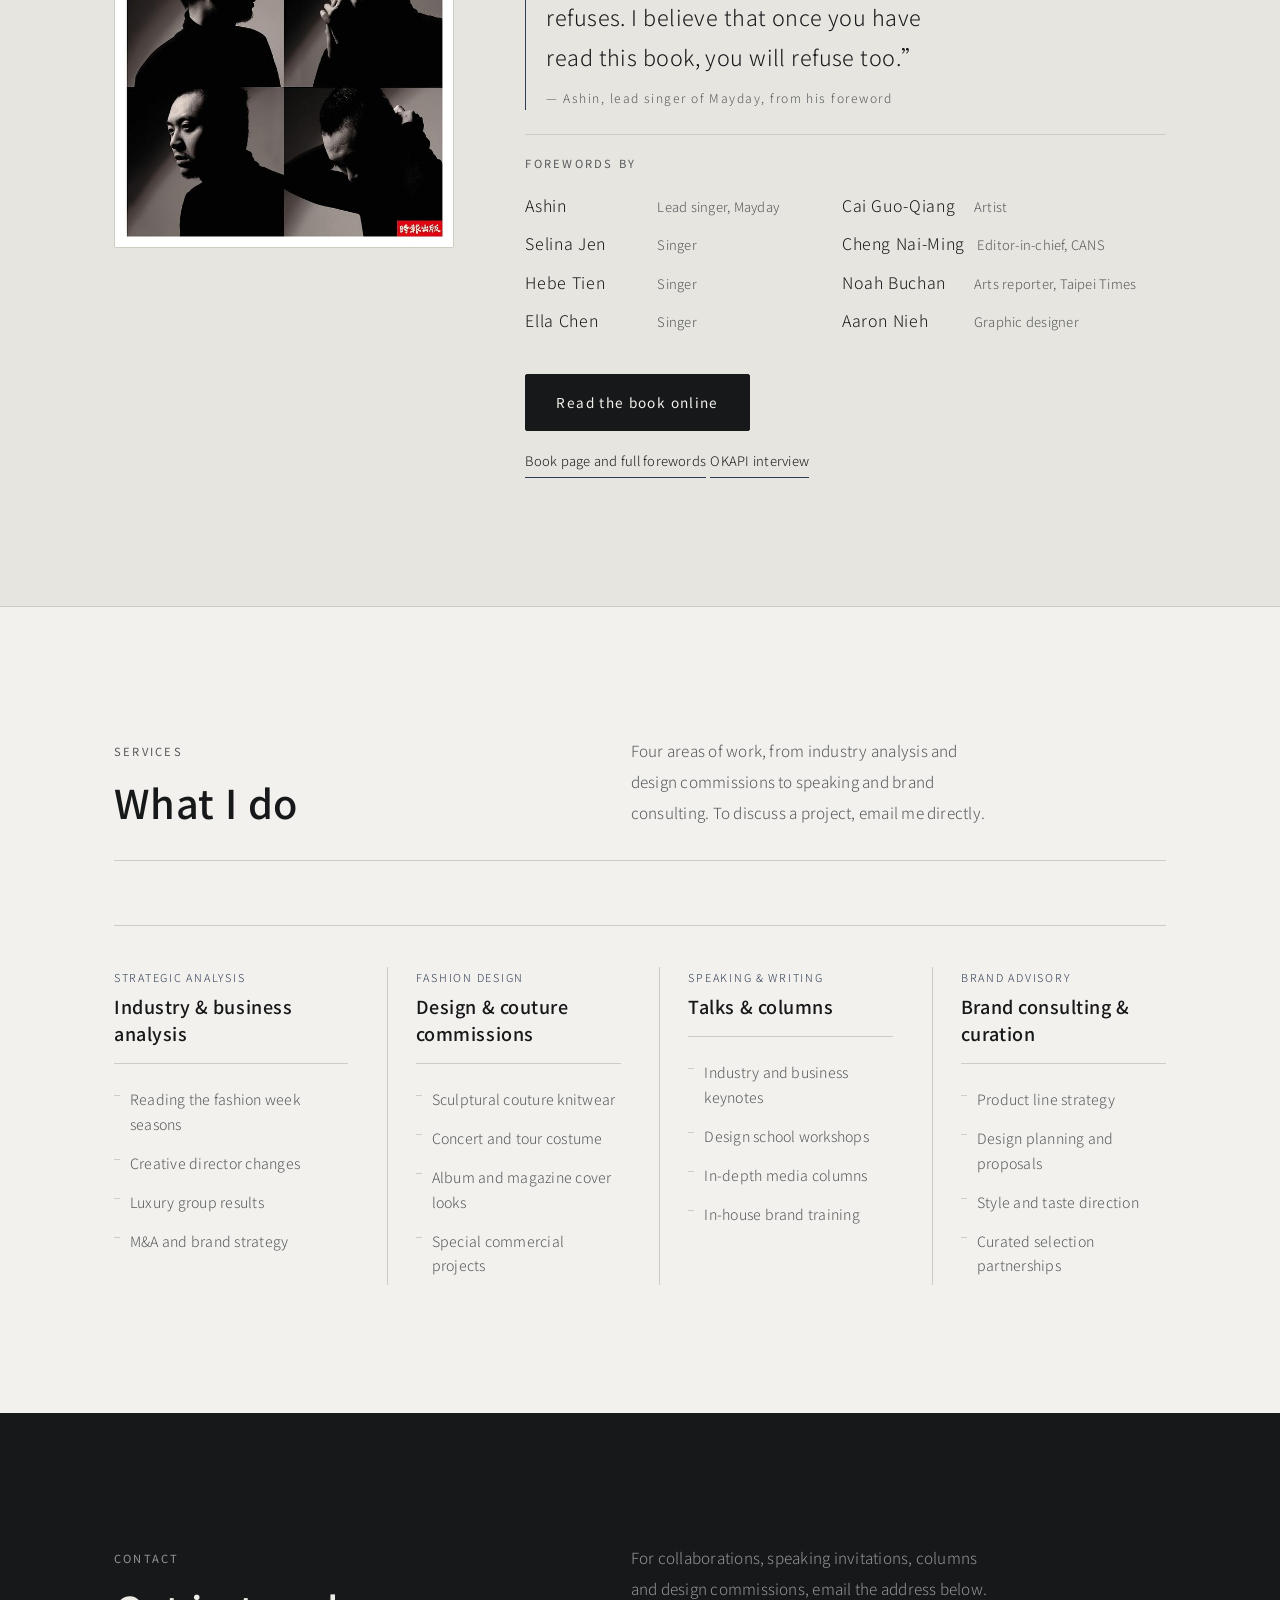
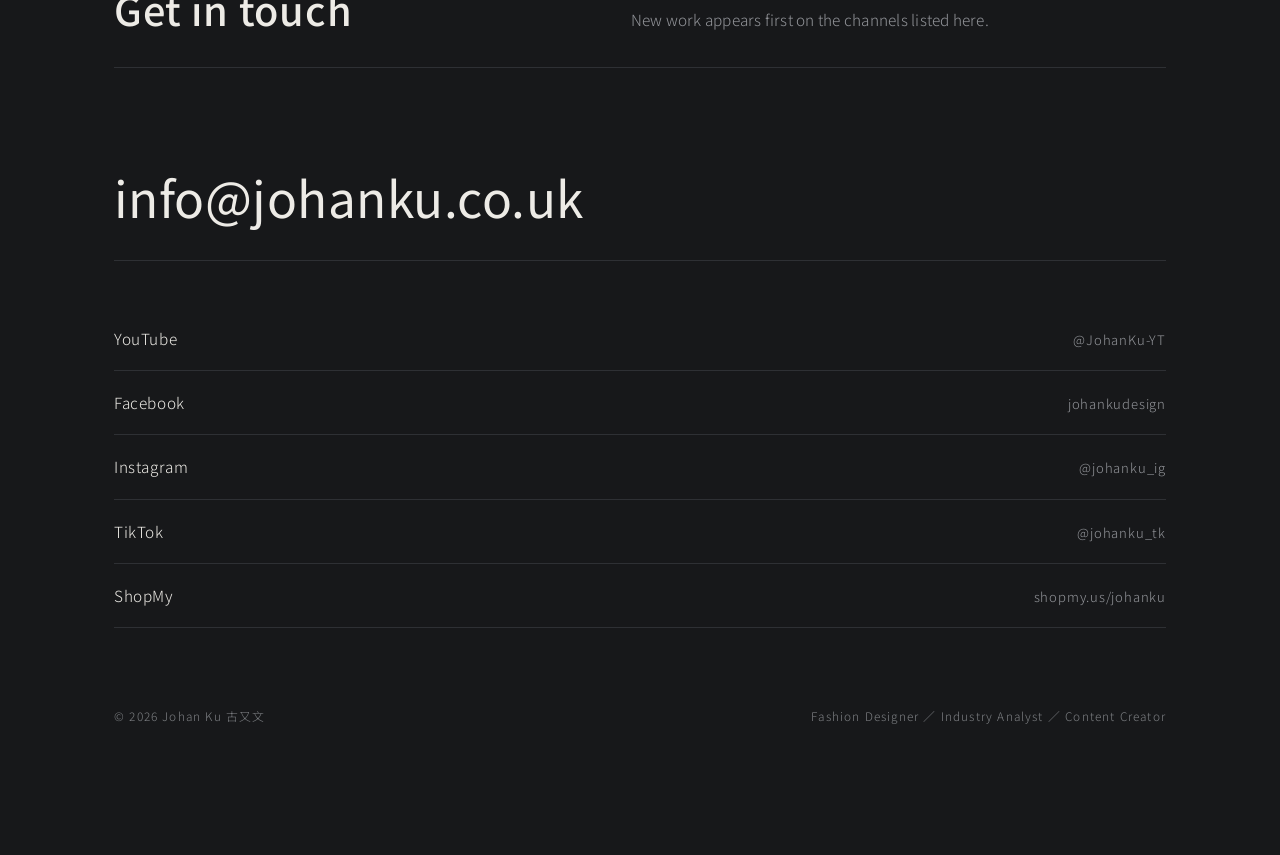
==== commit 60010030: "最後一個年代欄改為進行中：2024 — 至今 / Present Co-Authored-By: Claude Opus 5 <noreply@anthropic.com>" ====
--- a/index.html
+++ b/index.html
@@ -279,7 +279,7 @@
       </article>
 
       <article class="era reveal" style="--d:.24s">
-        <p class="era-span">2024 — 2026</p>
+        <p class="era-span">2024 — 至今</p>
         <h3 class="era-name">評論與分析</h3>
         <ul class="era-list">
           <li class="era-item"><span class="era-y">2024</span><span class="era-t">5 月 YouTube 頻道發布首支影片</span></li>
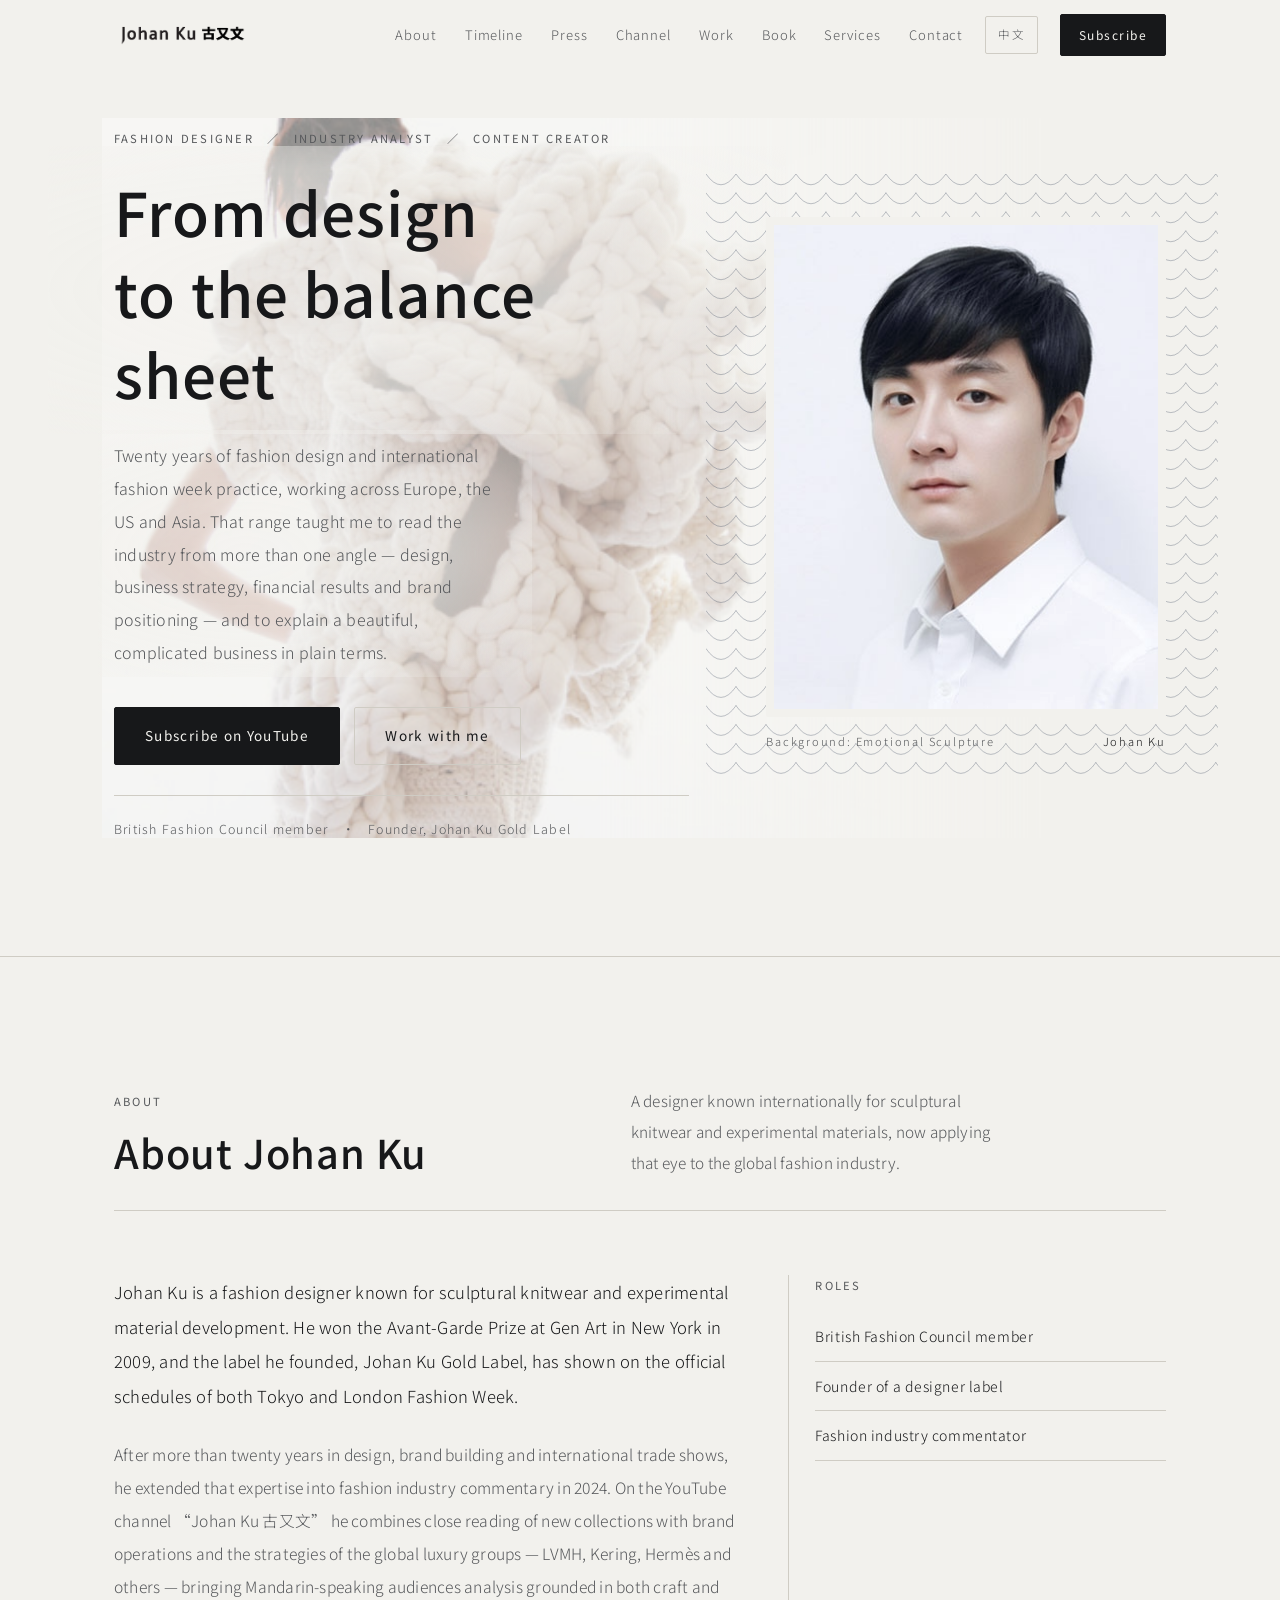
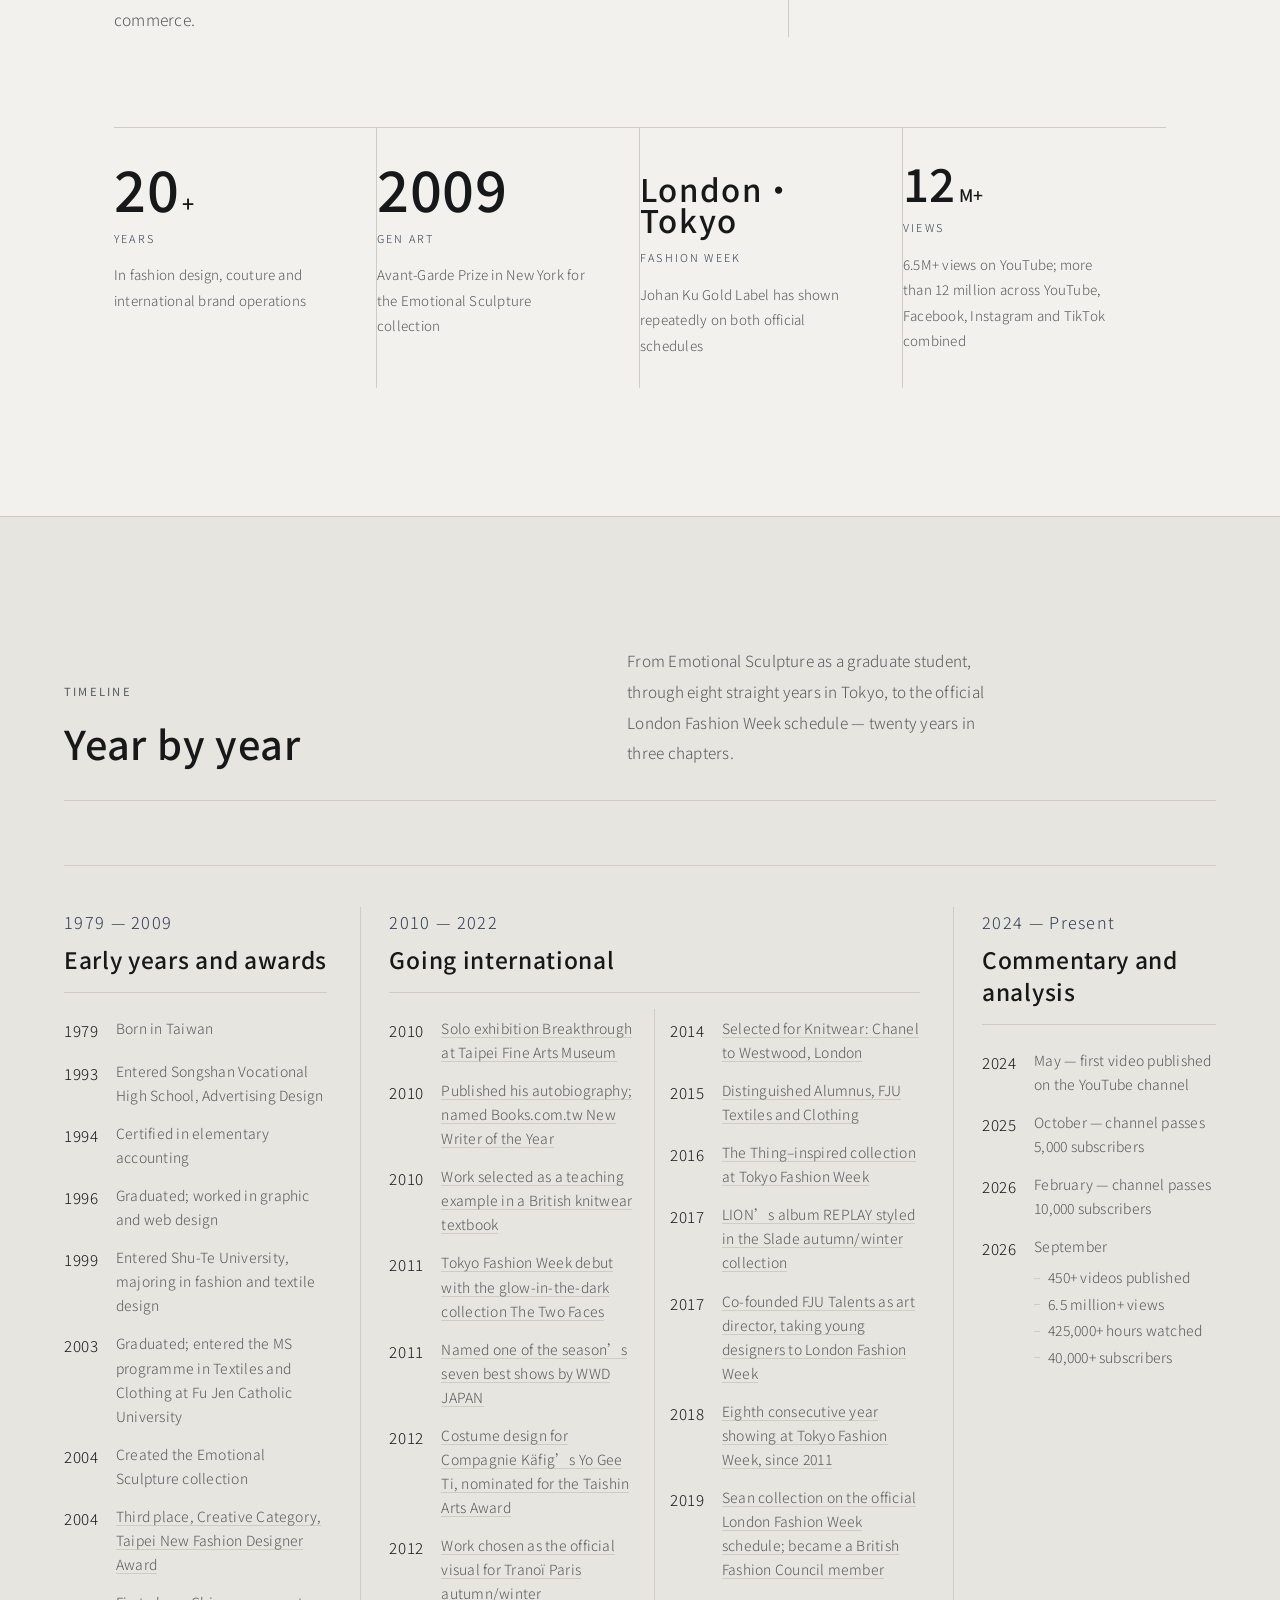
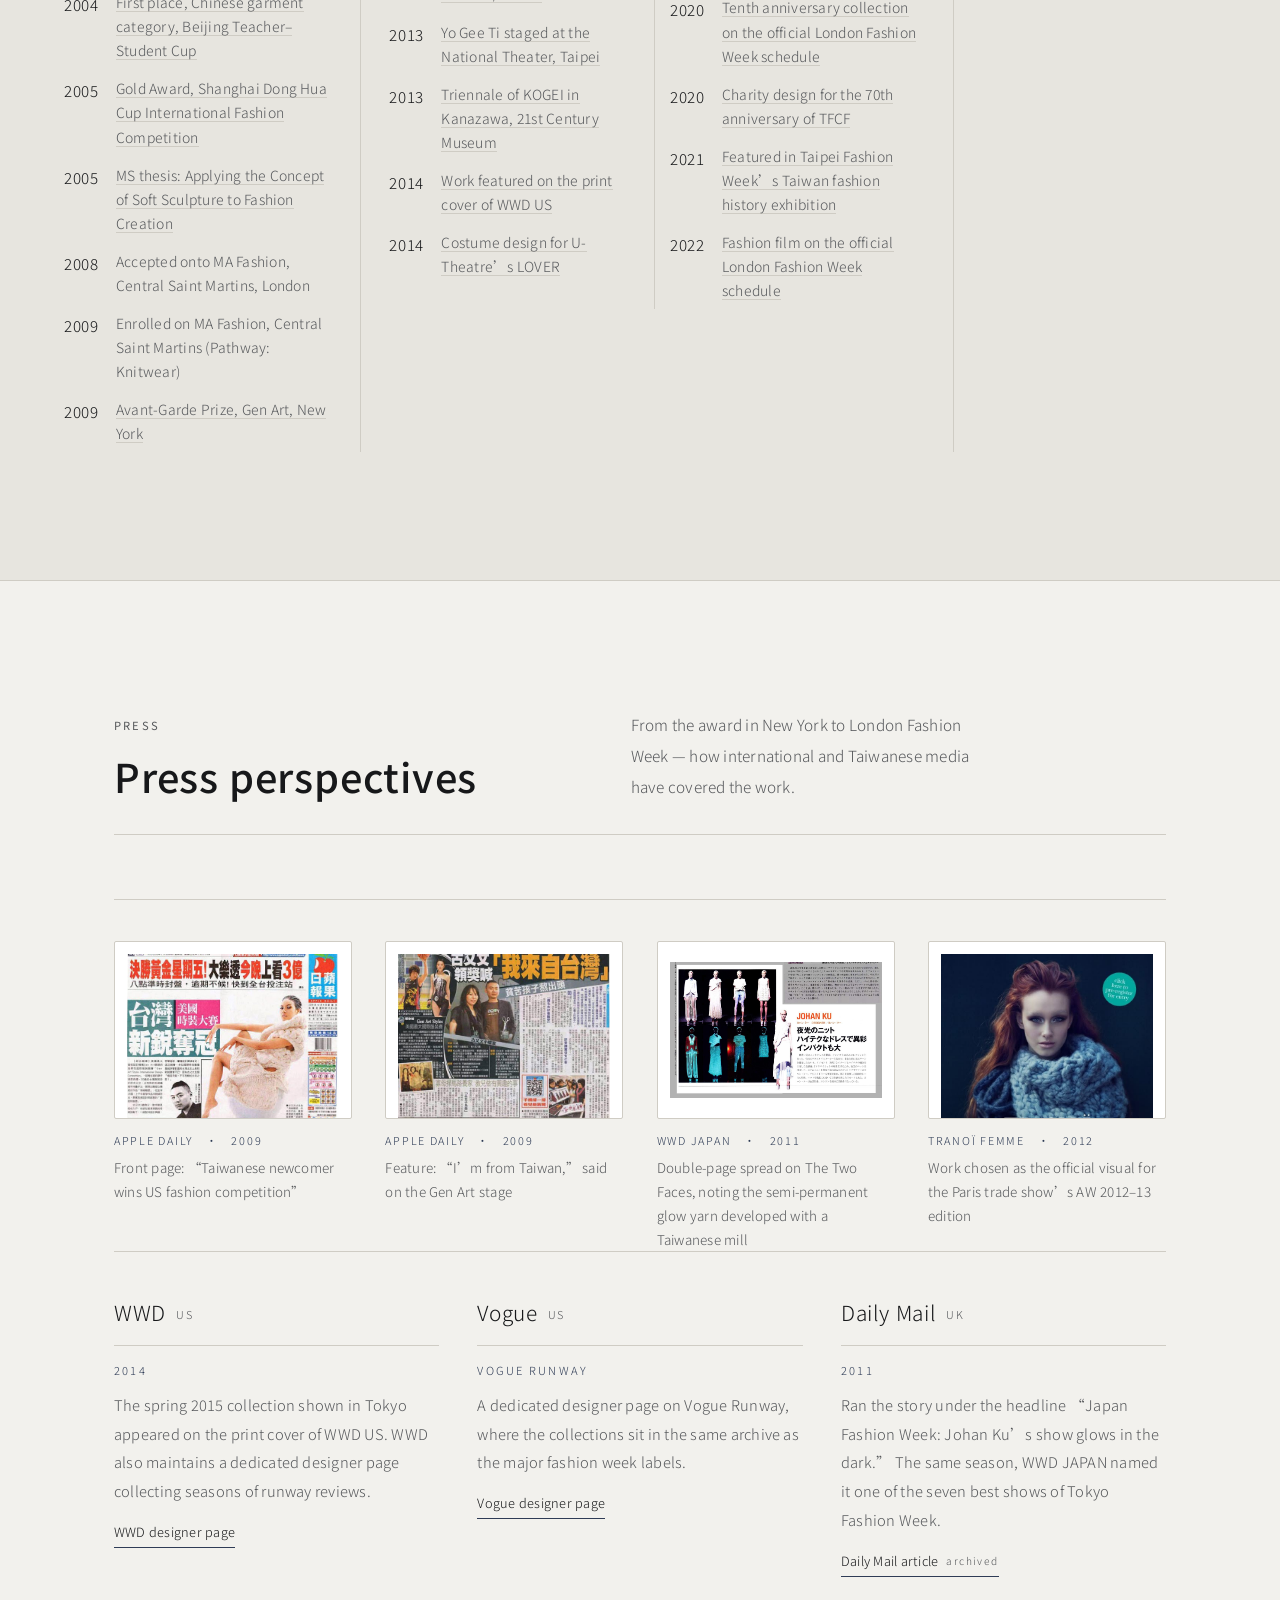
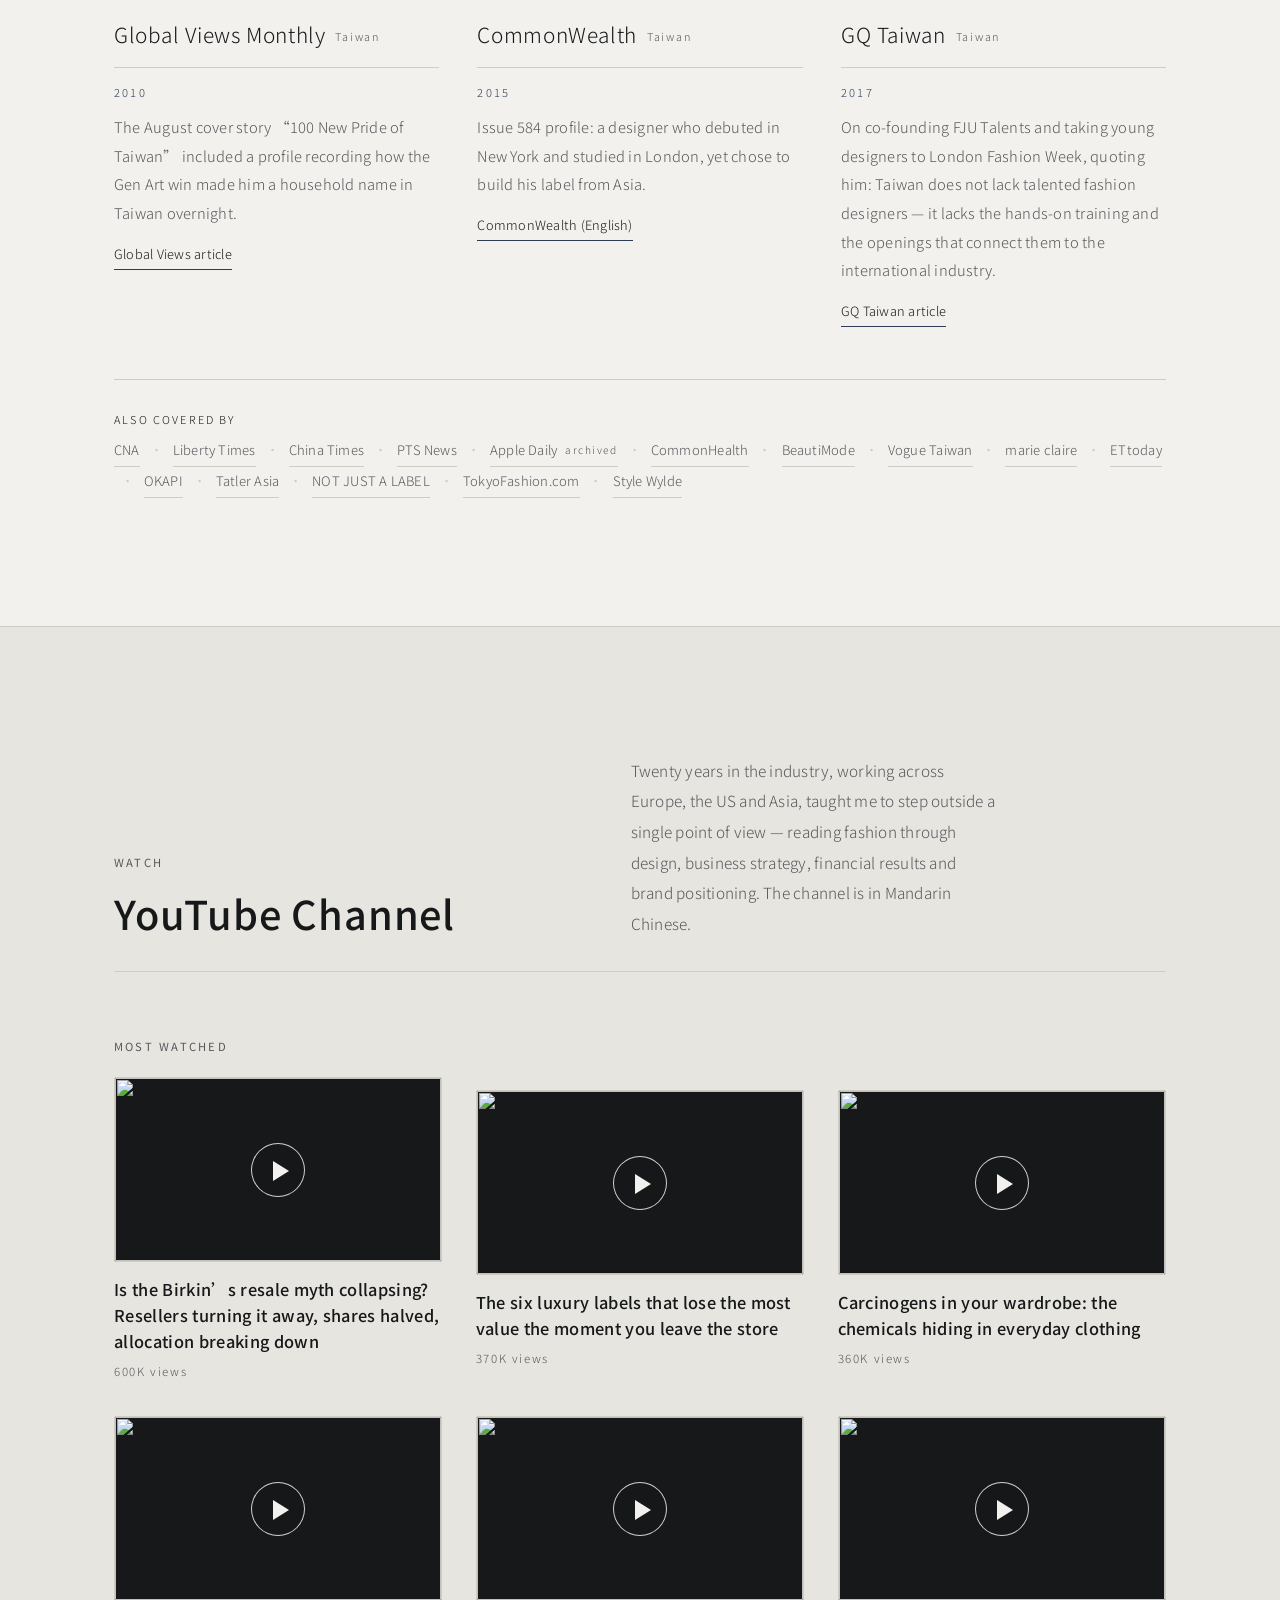
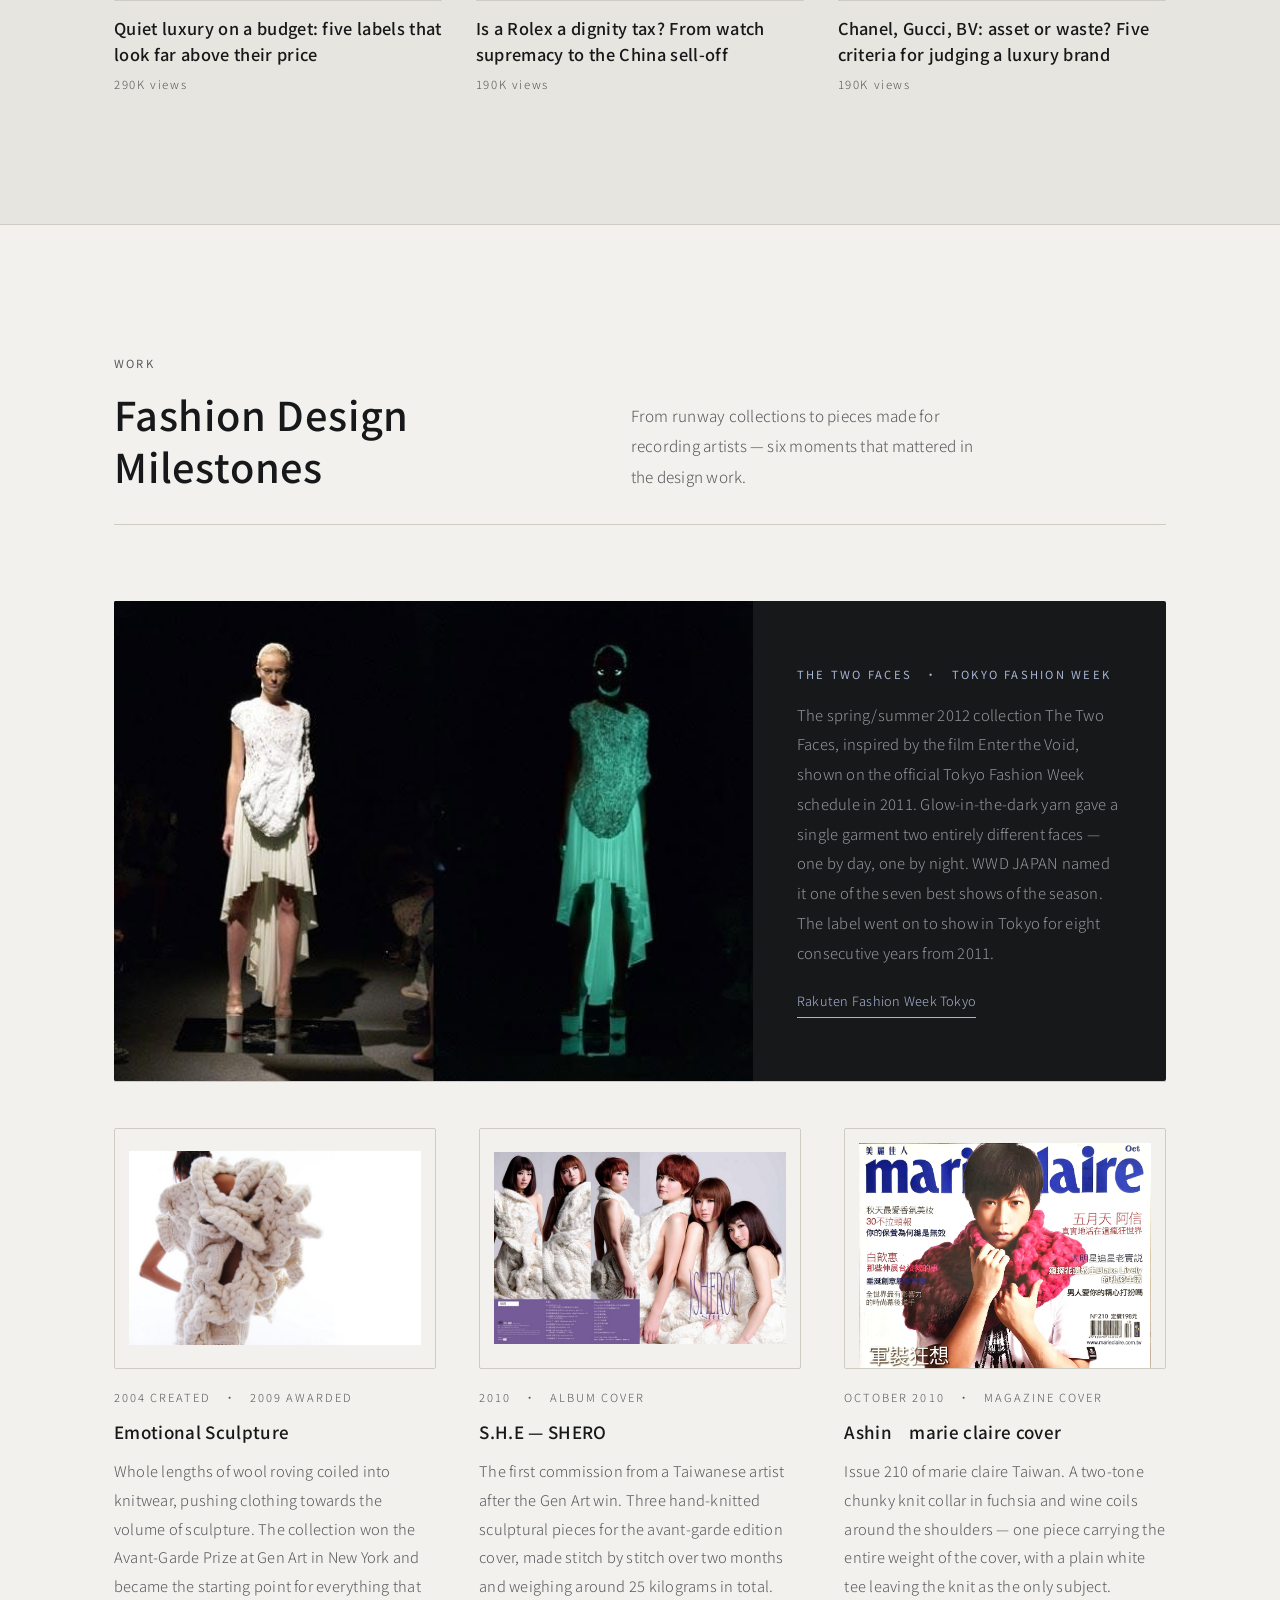
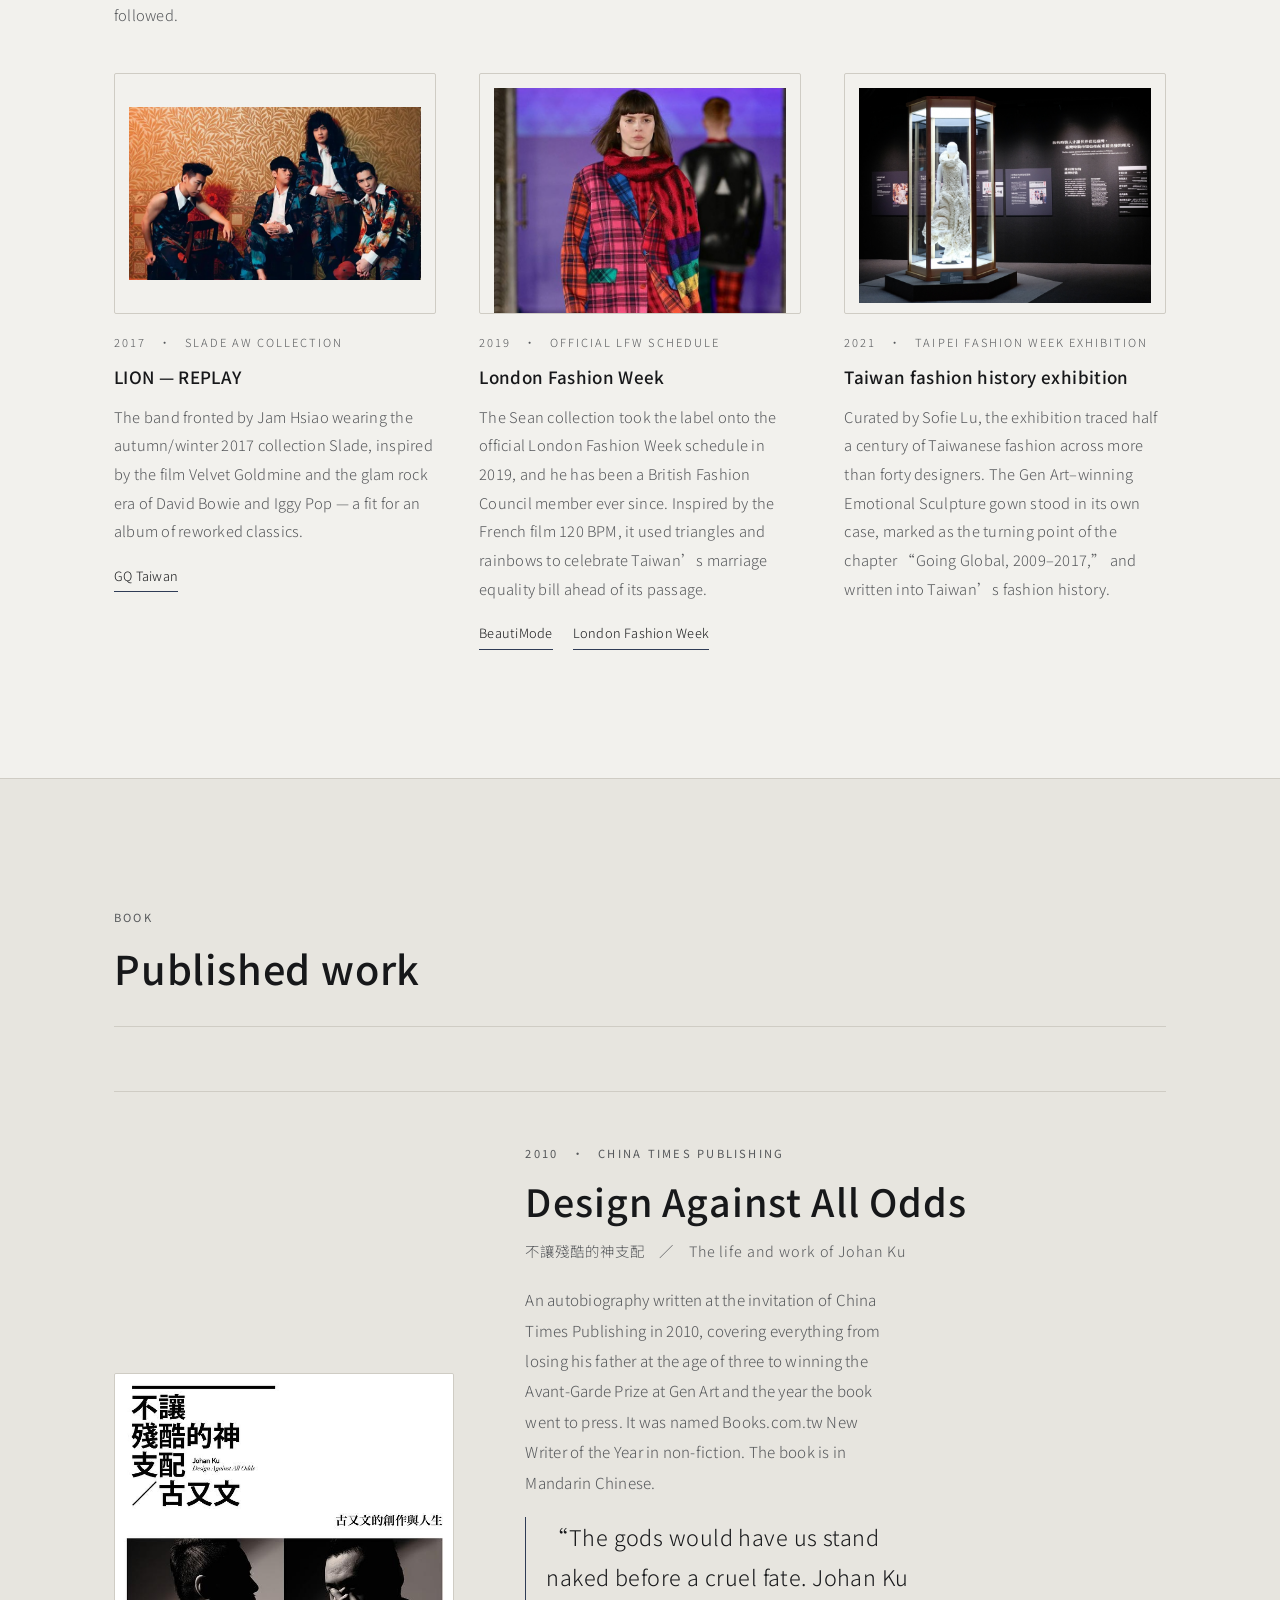
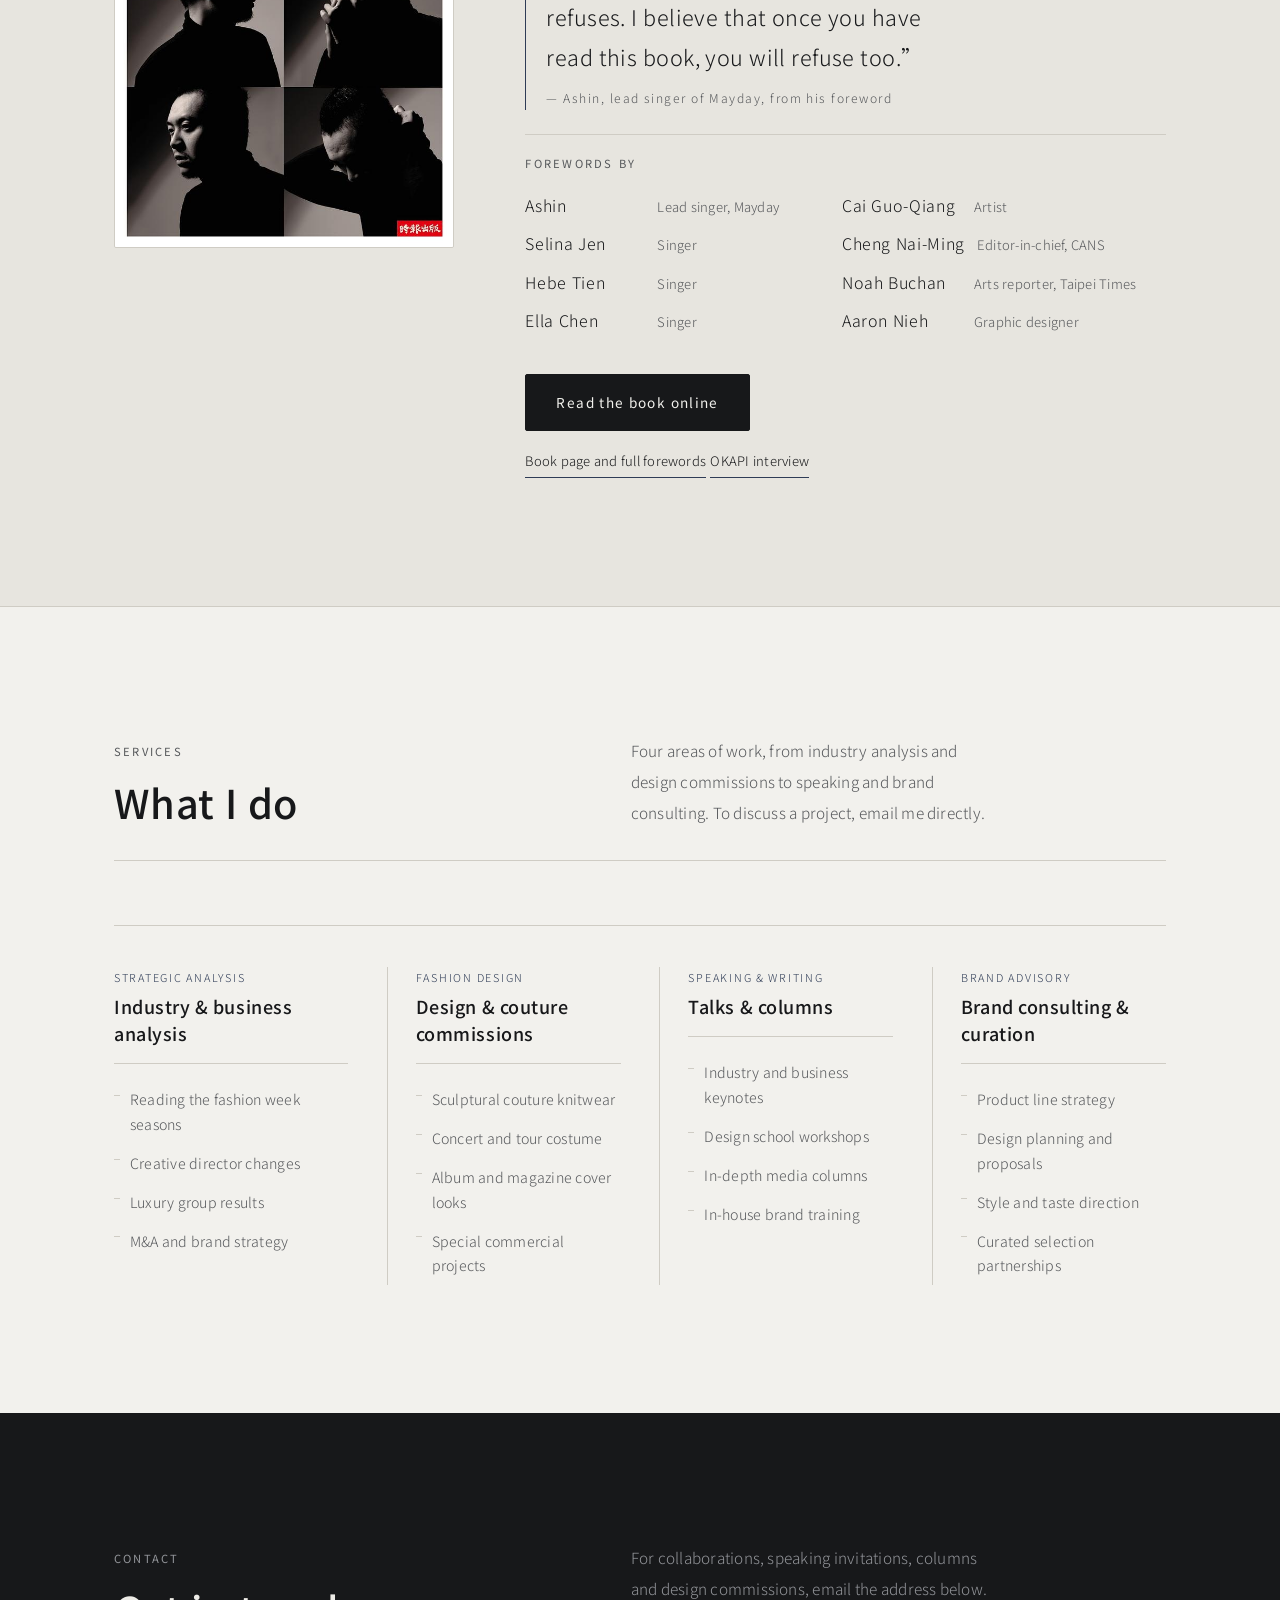
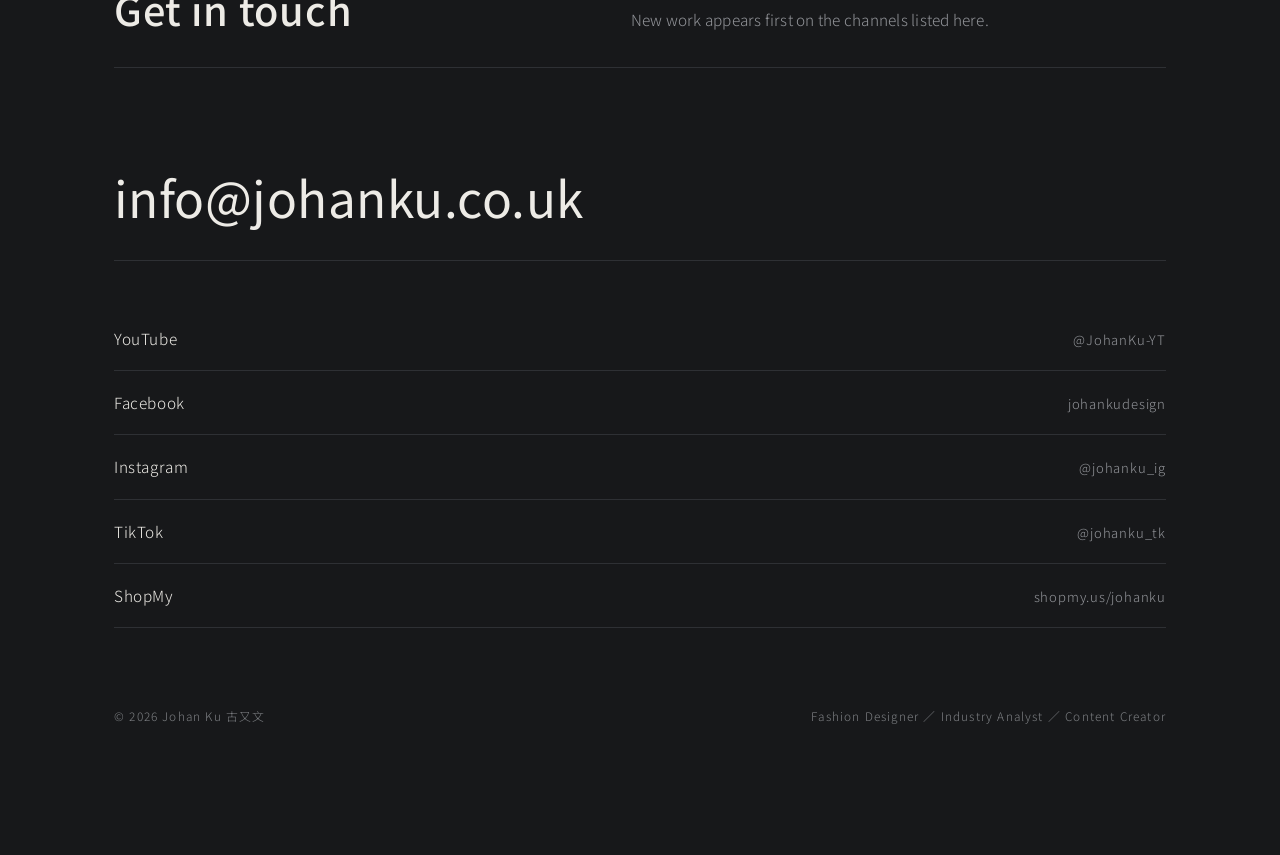
==== commit 25cb7bcf: "熱門影片更新：新增愛馬仕柏金包該集並更新六支觀看數 Co-Authored-By: Claude Opus 5 <noreply@anthropic.com>" ====
--- a/index.html
+++ b/index.html
@@ -452,14 +452,23 @@
         1. data-yt="影片ID"（網址 watch?v= 後面那 11 個字）
         2. <img src> 裡的影片ID（封面圖會自動從 YouTube 抓）
         3. vid-title 標題與 vid-views 觀看數
-      目前這六支是頻道「熱門影片」播放清單前六名（資料時間 2026 年 10 月）。
+      目前這六支是頻道「熱門影片」播放清單前六名（資料時間 2026 年 11 月）。
       https://www.youtube.com/playlist?list=UULPVyNUFzFNu_I5sR8uPYLDbw
     -->
     <div class="yt">
       <p class="eyebrow reveal">熱門影片</p>
       <div class="vids">
 
-        <button class="vid reveal" type="button" data-yt="Pacys9A22sg">
+        <button class="vid reveal" type="button" data-yt="auLQrTP5MJw">
+          <span class="vid-media">
+            <img src="https://i.ytimg.com/vi/auLQrTP5MJw/hqdefault.jpg" alt="" loading="lazy" width="480" height="360">
+            <span class="vid-play" aria-hidden="true"></span>
+          </span>
+          <span class="vid-title">愛馬仕柏金包保值神話崩解中？二手商不收、股價腰斬、配貨失靈</span>
+          <span class="vid-views">60 萬次觀看</span>
+        </button>
+
+        <button class="vid reveal" type="button" data-yt="Pacys9A22sg" style="--d:.06s">
           <span class="vid-media">
             <img src="https://i.ytimg.com/vi/Pacys9A22sg/hqdefault.jpg" alt="" loading="lazy" width="480" height="360">
             <span class="vid-play" aria-hidden="true"></span>
@@ -468,7 +477,7 @@
           <span class="vid-views">37 萬次觀看</span>
         </button>
 
-        <button class="vid reveal" type="button" data-yt="VLlukqrvkJI" style="--d:.06s">
+        <button class="vid reveal" type="button" data-yt="VLlukqrvkJI" style="--d:.12s">
           <span class="vid-media">
             <img src="https://i.ytimg.com/vi/VLlukqrvkJI/hqdefault.jpg" alt="" loading="lazy" width="480" height="360">
             <span class="vid-play" aria-hidden="true"></span>
@@ -477,40 +486,31 @@
           <span class="vid-views">36 萬次觀看</span>
         </button>
 
-        <button class="vid reveal" type="button" data-yt="etuntrL17HE" style="--d:.12s">
+        <button class="vid reveal" type="button" data-yt="etuntrL17HE" style="--d:.18s">
           <span class="vid-media">
             <img src="https://i.ytimg.com/vi/etuntrL17HE/hqdefault.jpg" alt="" loading="lazy" width="480" height="360">
             <span class="vid-play" aria-hidden="true"></span>
           </span>
           <span class="vid-title">1 千台幣穿出頂奢質感？小資族必看的 5 大靜奢風品牌</span>
-          <span class="vid-views">28 萬次觀看</span>
-        </button>
-
-        <button class="vid reveal" type="button" data-yt="kYzrrV9Wi6g" style="--d:.18s">
+          <span class="vid-views">29 萬次觀看</span>
+        </button>
+
+        <button class="vid reveal" type="button" data-yt="kYzrrV9Wi6g" style="--d:.24s">
           <span class="vid-media">
             <img src="https://i.ytimg.com/vi/kYzrrV9Wi6g/hqdefault.jpg" alt="" loading="lazy" width="480" height="360">
             <span class="vid-play" aria-hidden="true"></span>
           </span>
           <span class="vid-title">勞力士是種「尊嚴稅」？從鐘錶霸王到中國拋售危機</span>
-          <span class="vid-views">18 萬次觀看</span>
-        </button>
-
-        <button class="vid reveal" type="button" data-yt="RNqUS7Gq7nA" style="--d:.24s">
+          <span class="vid-views">19 萬次觀看</span>
+        </button>
+
+        <button class="vid reveal" type="button" data-yt="RNqUS7Gq7nA" style="--d:.30s">
           <span class="vid-media">
             <img src="https://i.ytimg.com/vi/RNqUS7Gq7nA/hqdefault.jpg" alt="" loading="lazy" width="480" height="360">
             <span class="vid-play" aria-hidden="true"></span>
           </span>
           <span class="vid-title">香奈兒、古馳、BV 是資產還是垃圾？專家五大標準殘酷評測</span>
-          <span class="vid-views">16 萬次觀看</span>
-        </button>
-
-        <button class="vid reveal" type="button" data-yt="UaBp36UaQvQ" style="--d:.30s">
-          <span class="vid-media">
-            <img src="https://i.ytimg.com/vi/UaBp36UaQvQ/hqdefault.jpg" alt="" loading="lazy" width="480" height="360">
-            <span class="vid-play" aria-hidden="true"></span>
-          </span>
-          <span class="vid-title">歐米茄大跌？浪琴衰退！揭祕最新瑞士鐘錶業殘酷財報</span>
-          <span class="vid-views">15 萬次觀看</span>
+          <span class="vid-views">19 萬次觀看</span>
         </button>
 
       </div>
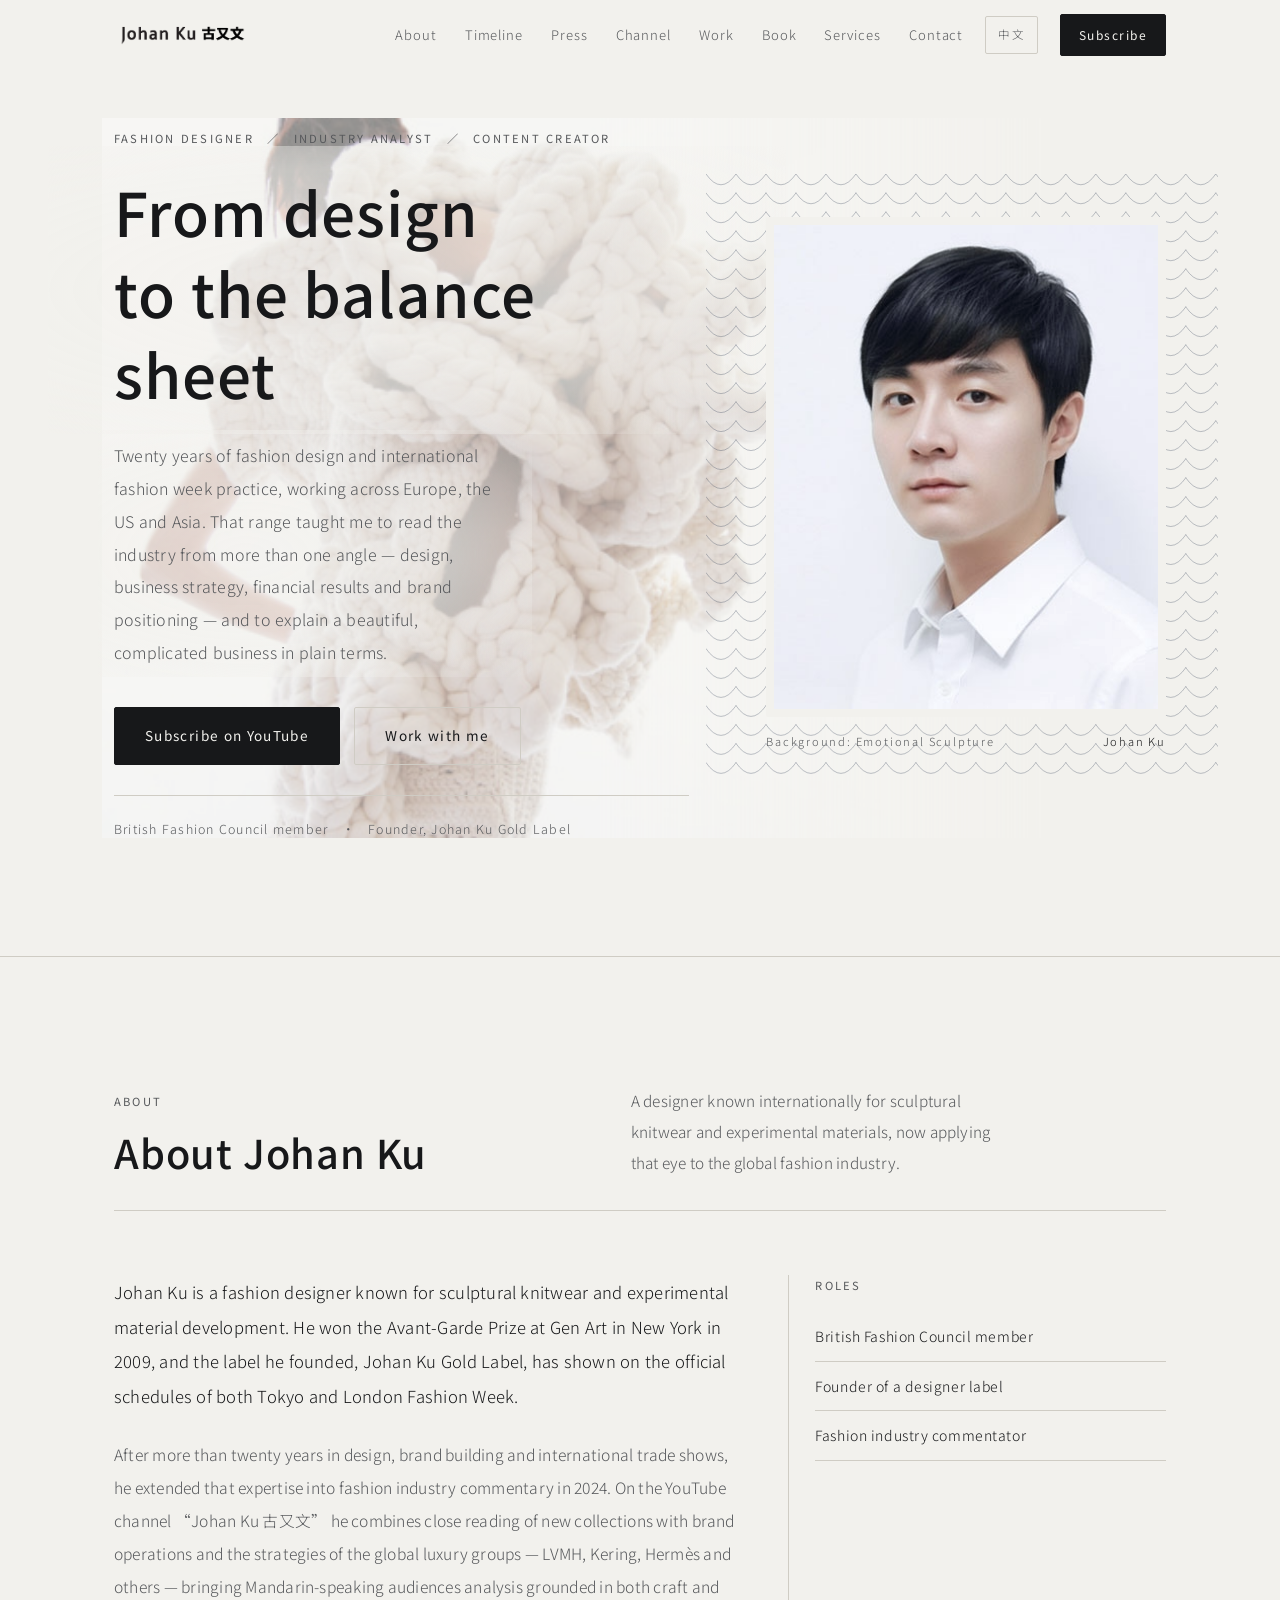
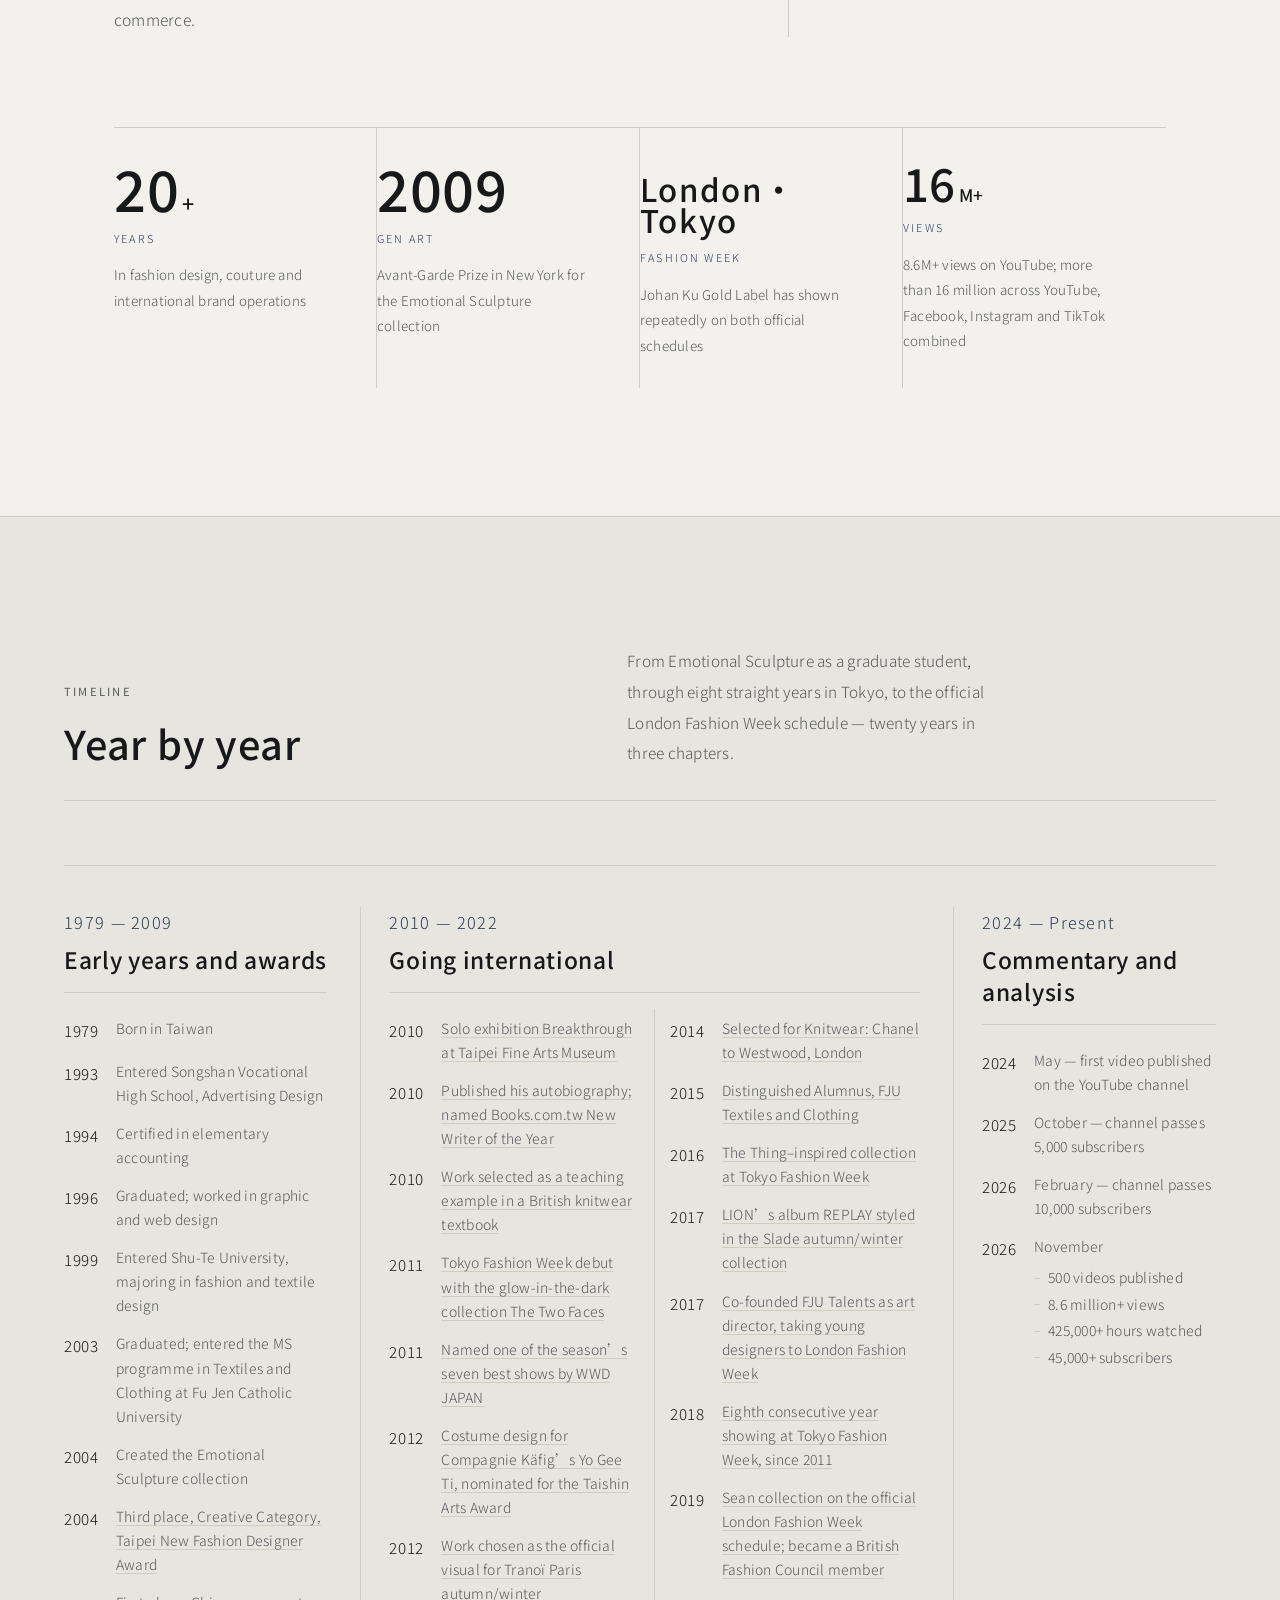
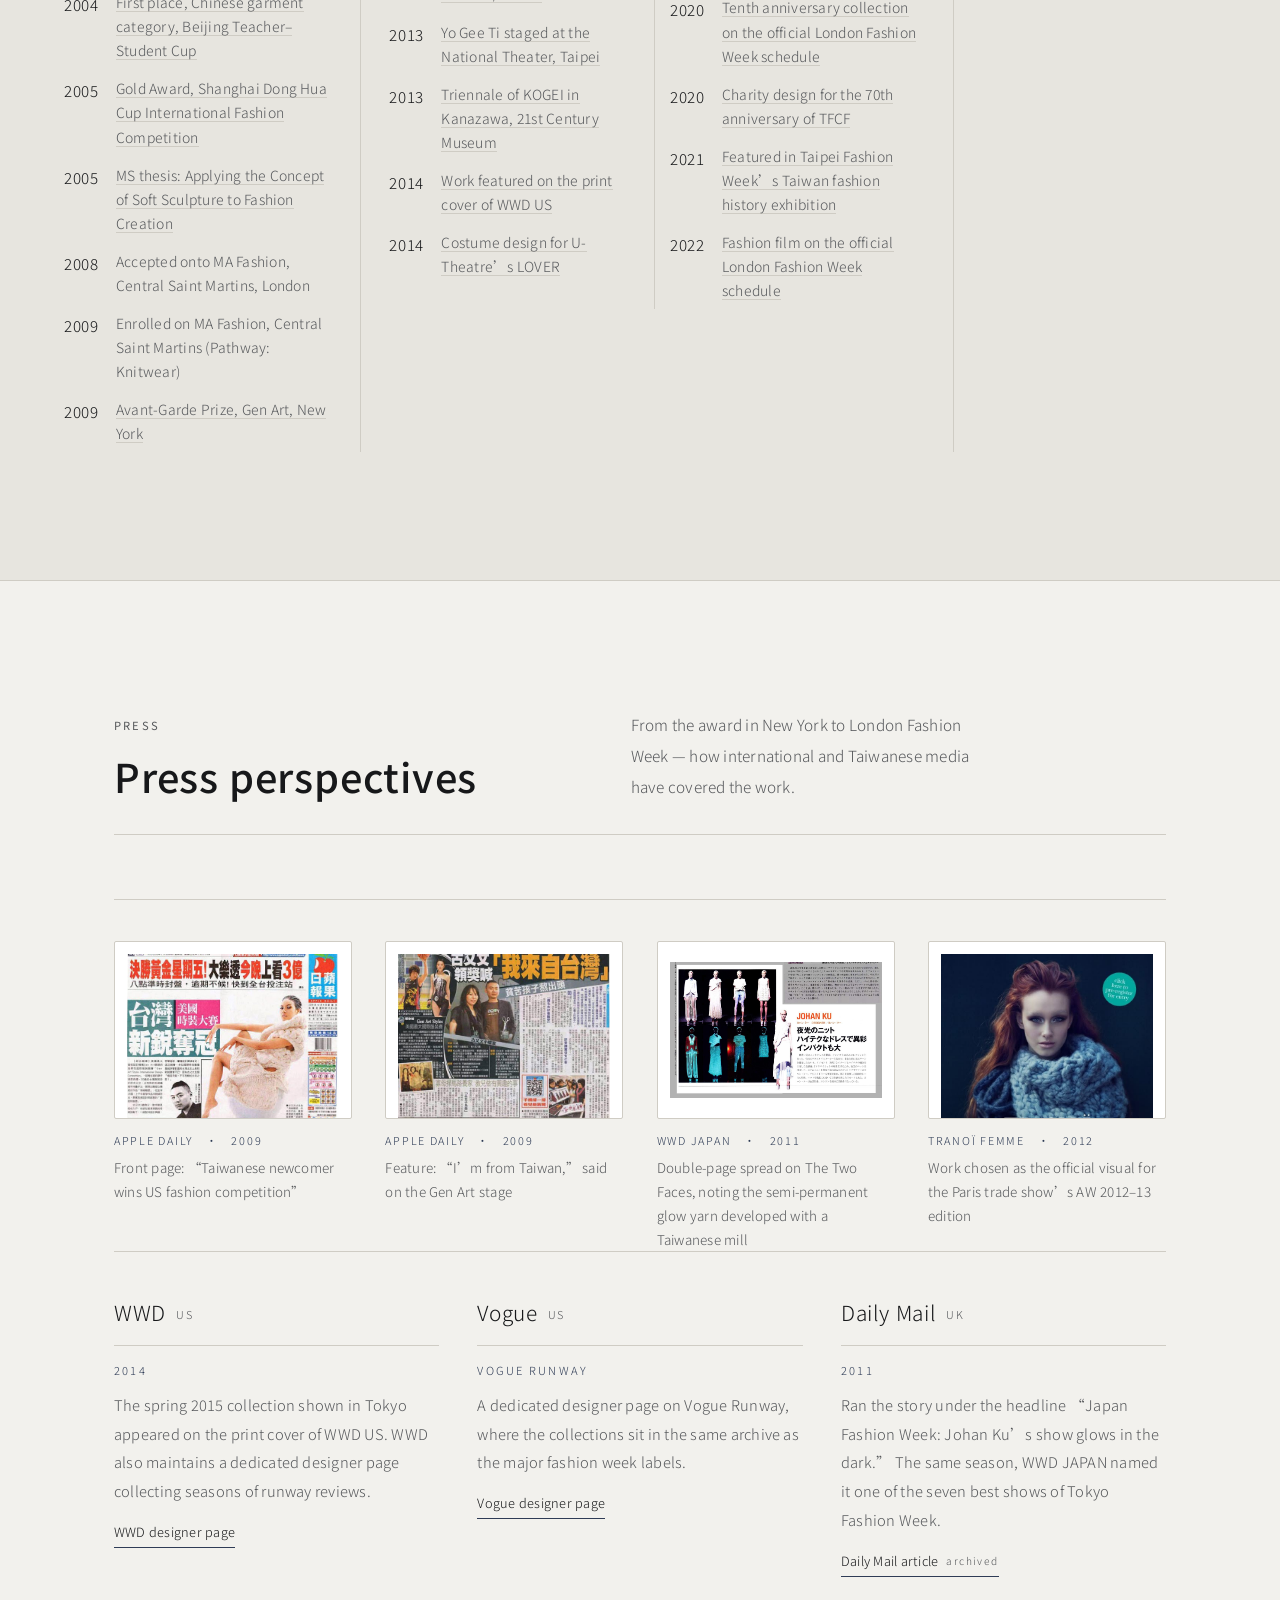
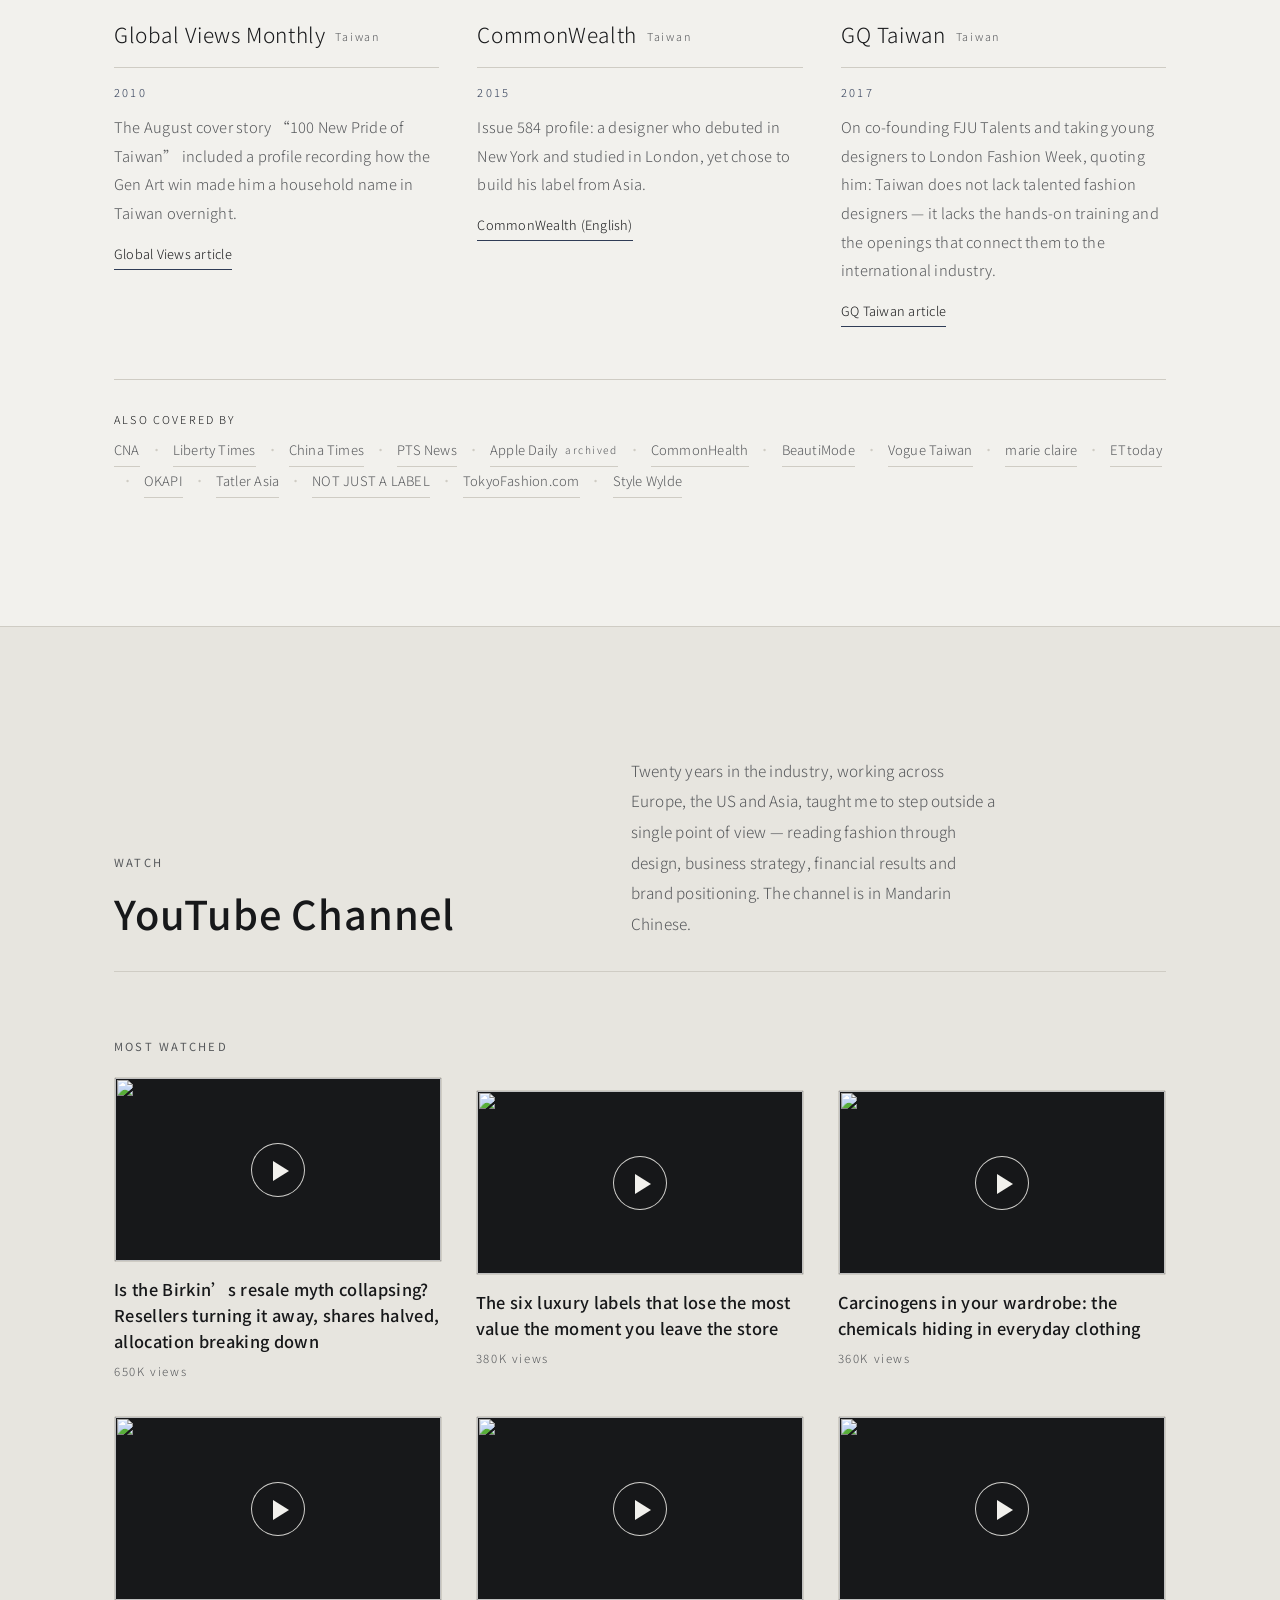
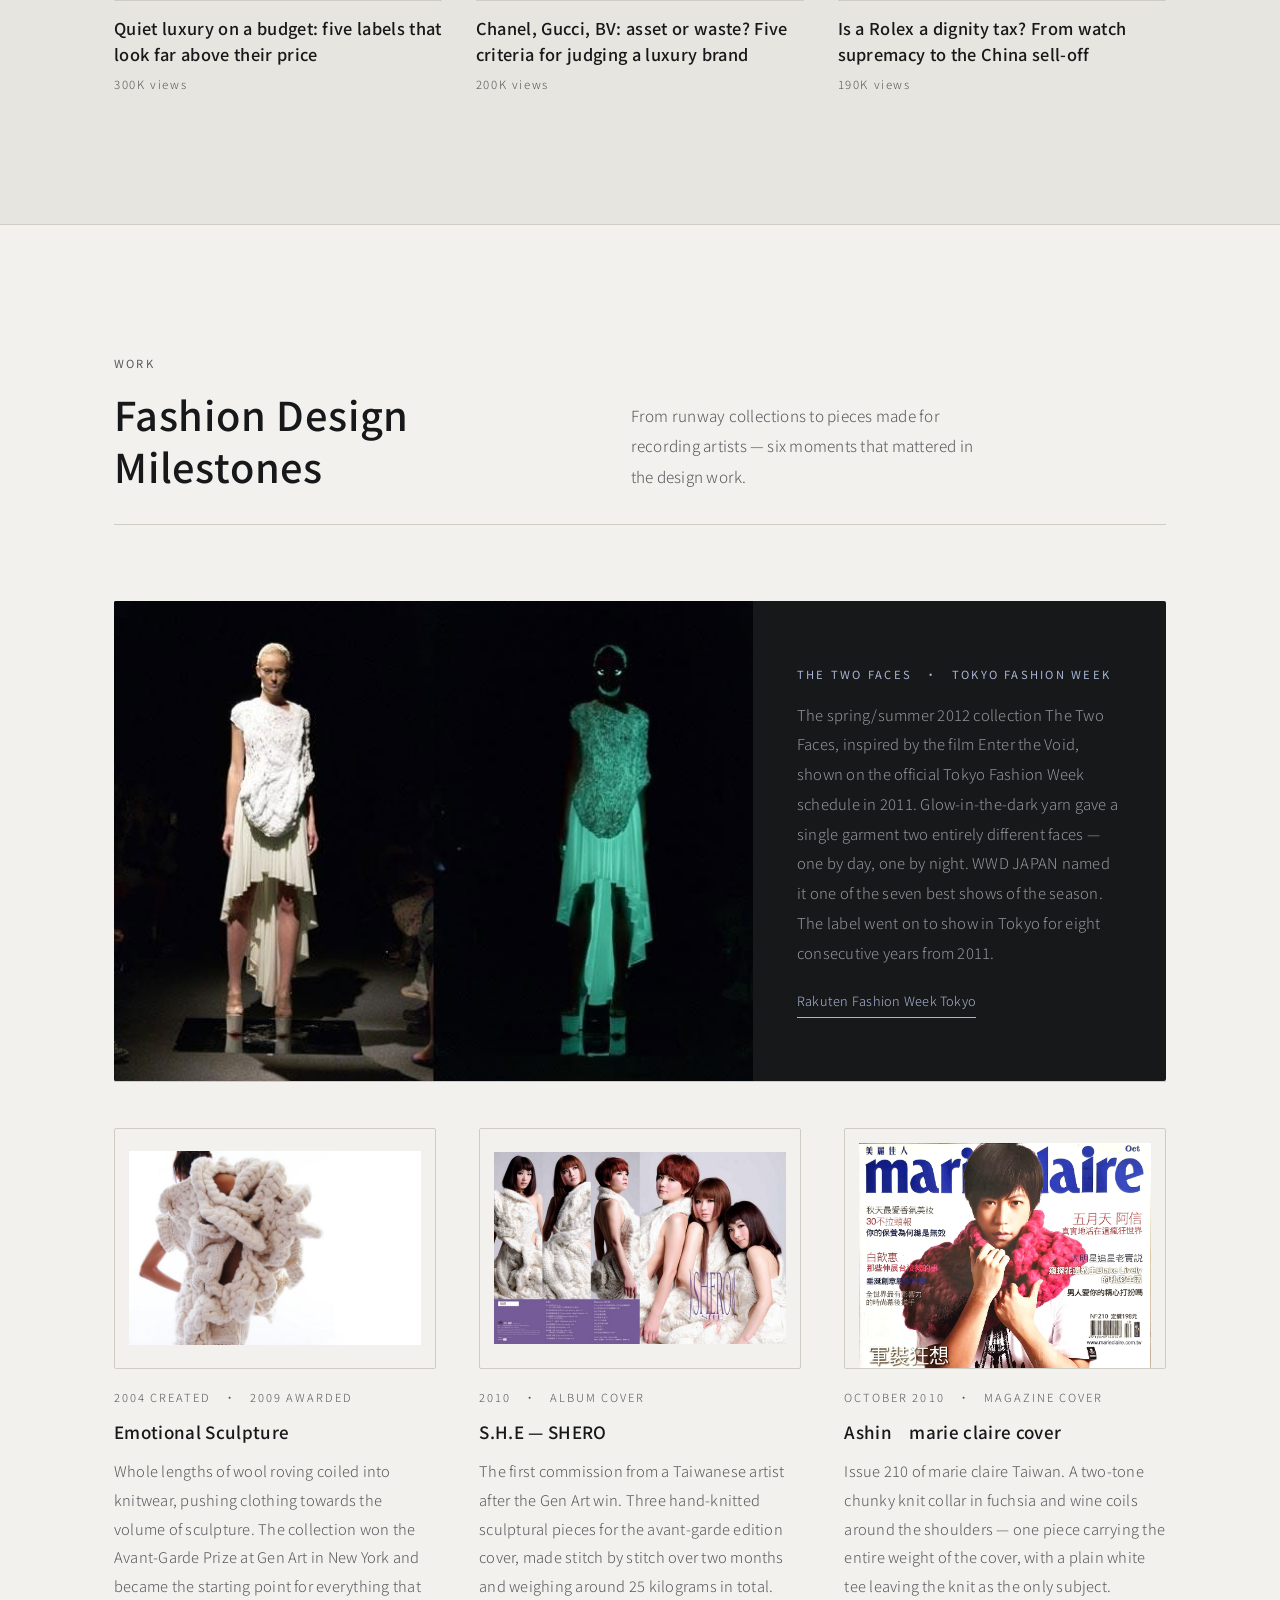
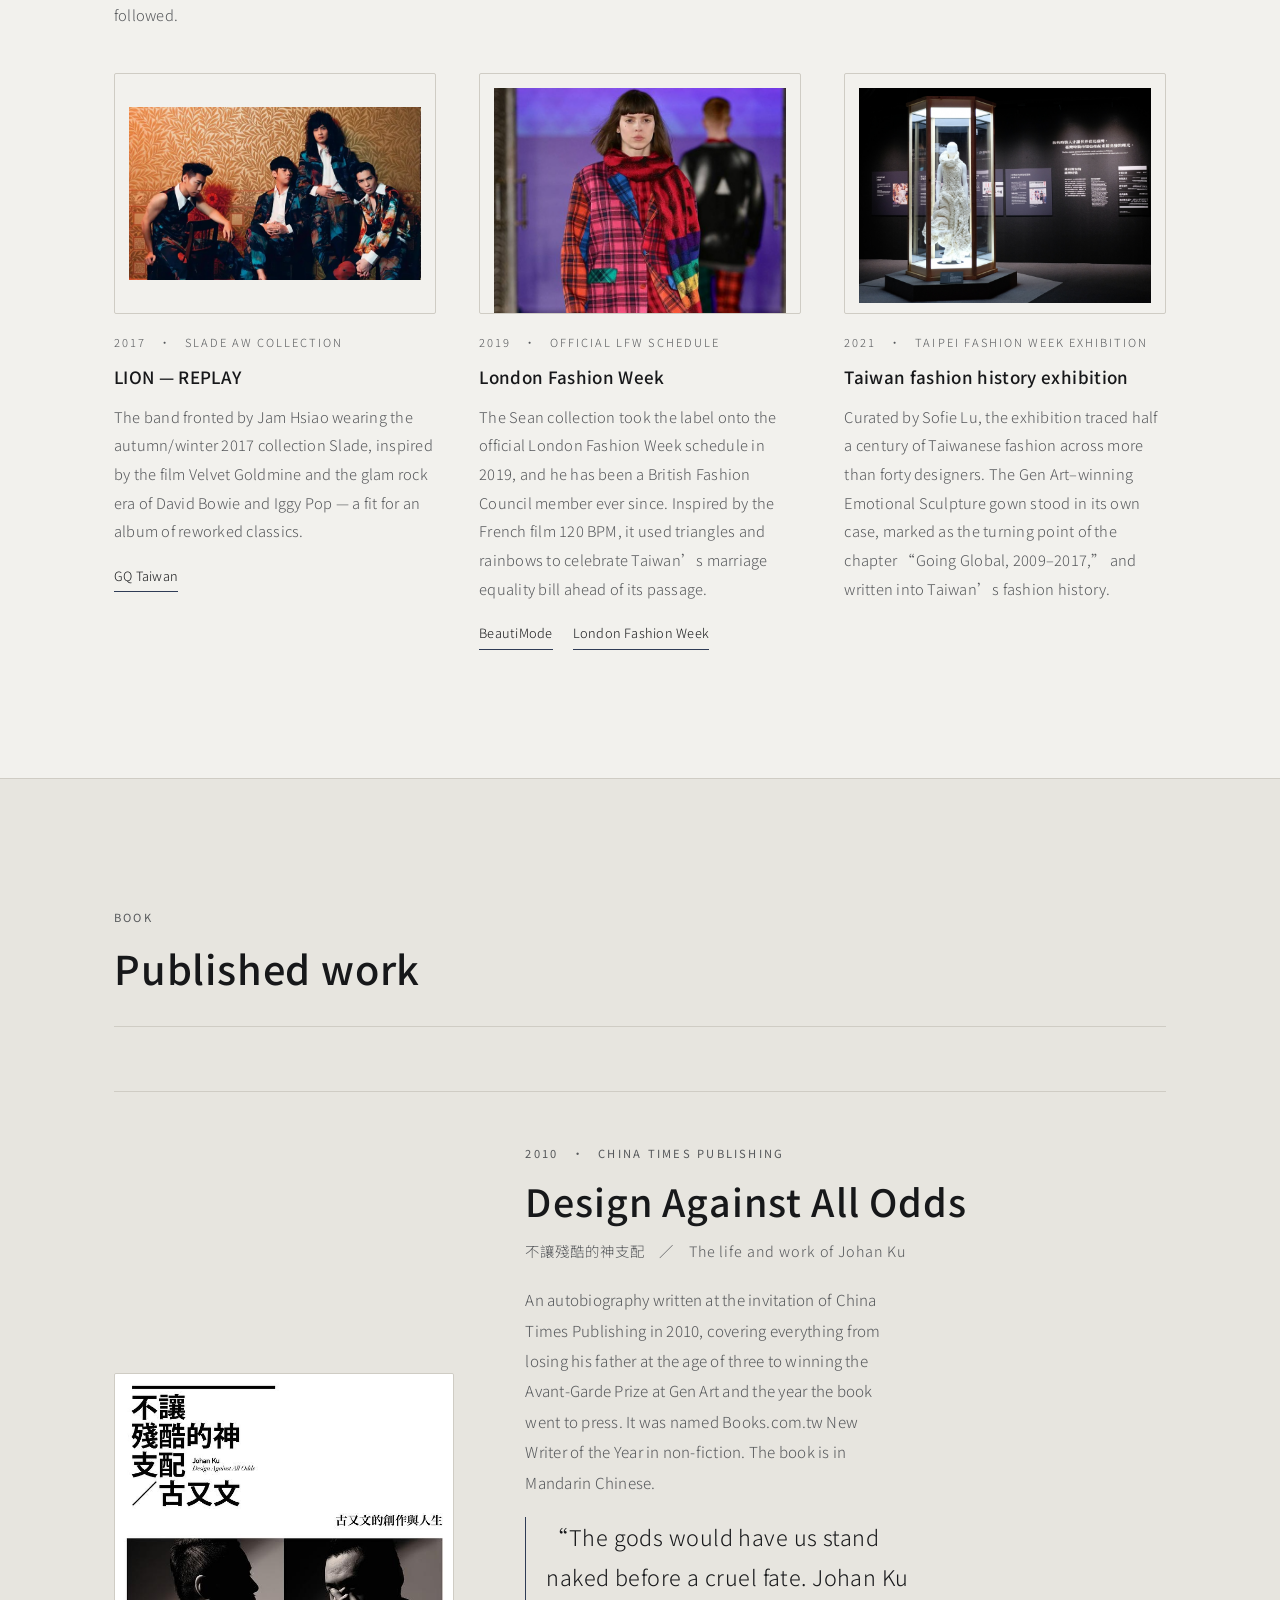
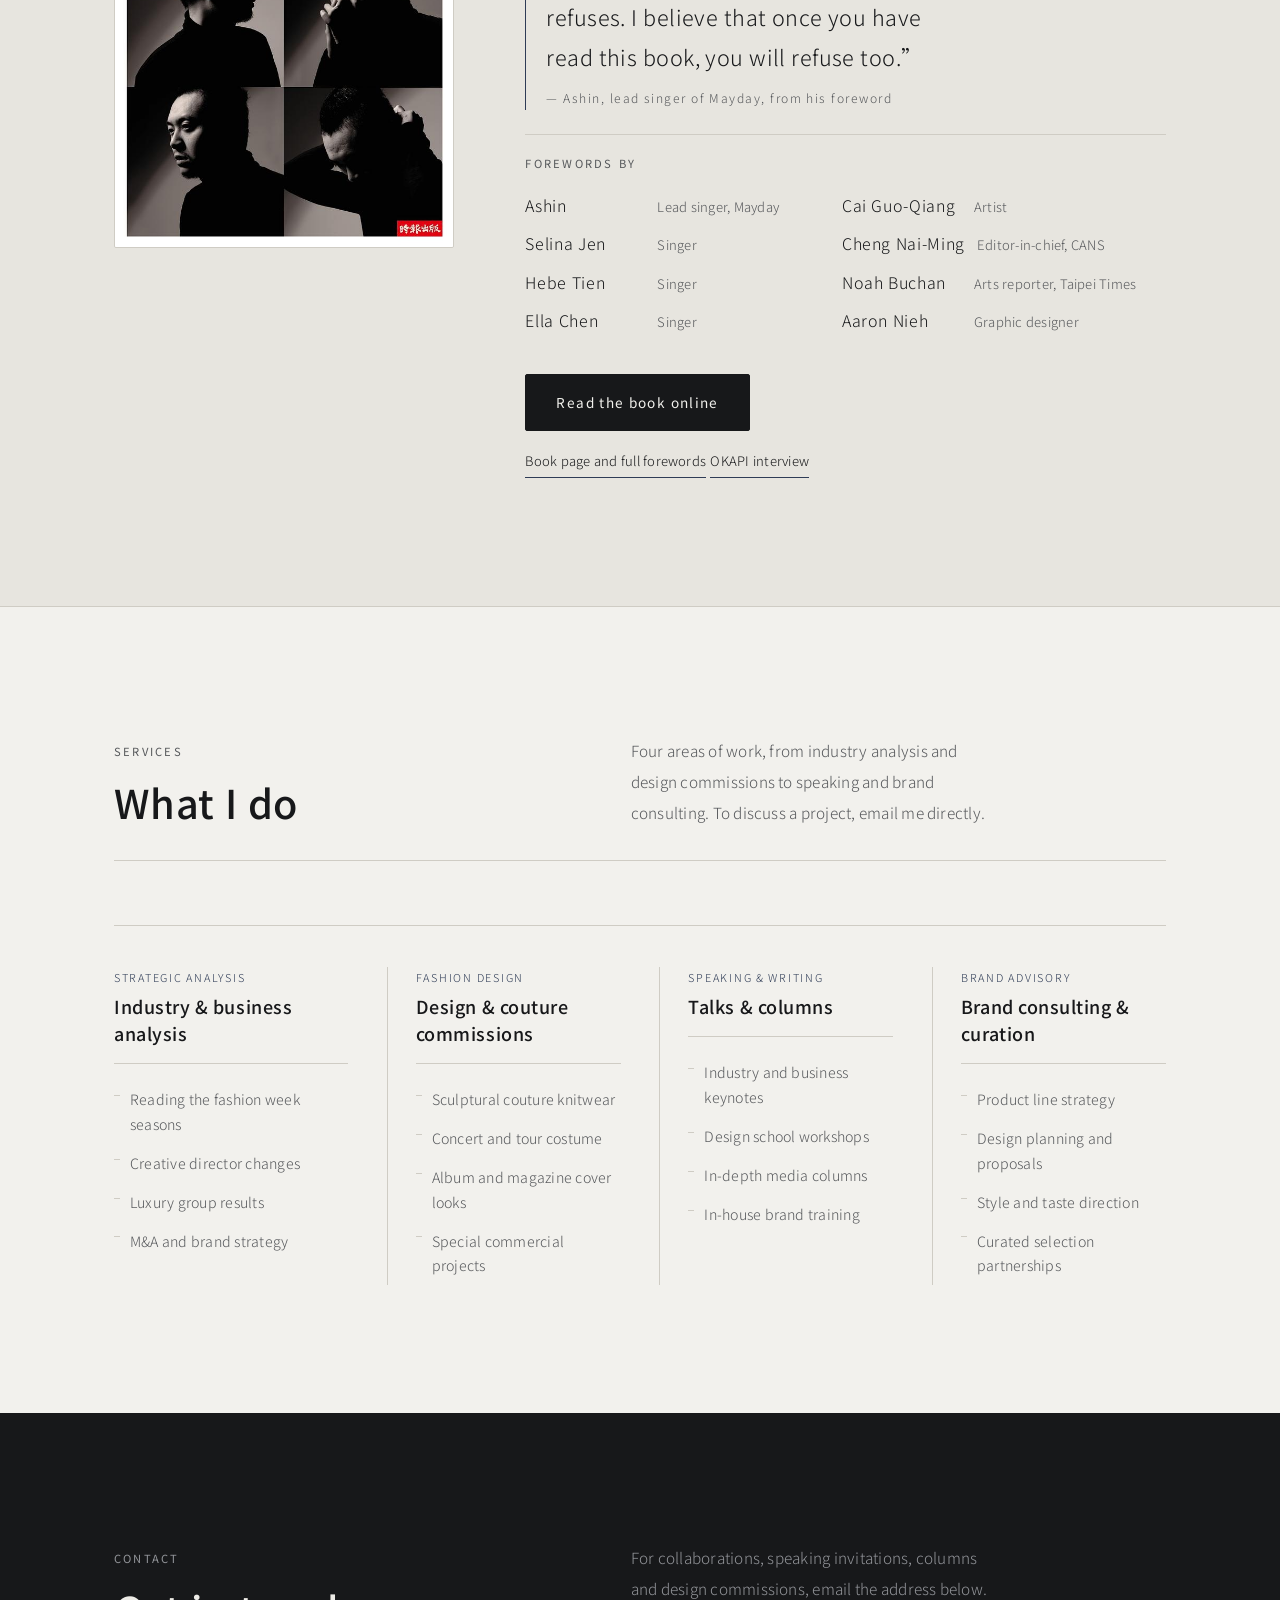
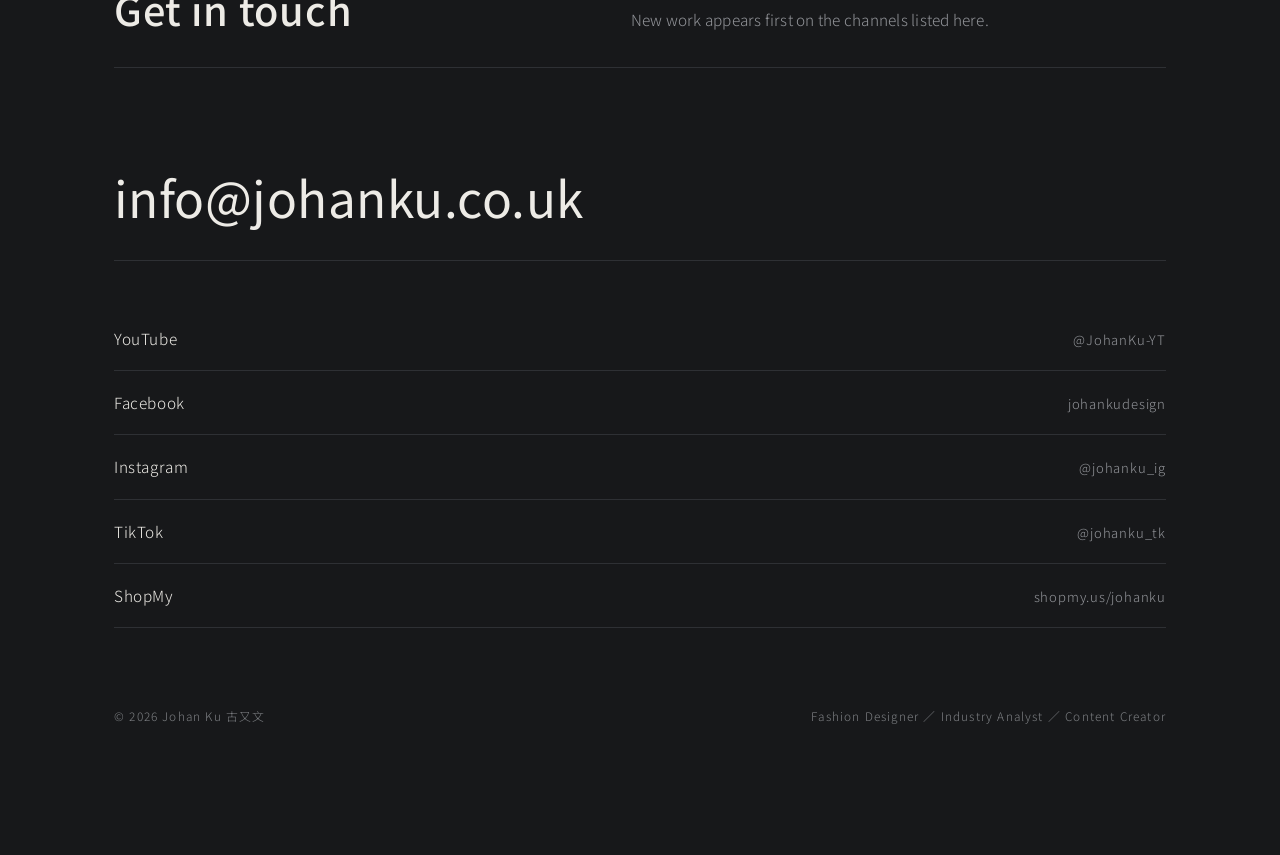
==== commit bcc829e0: "更新 11 月頻道數據與熱門影片觀看數 Co-Authored-By: Claude Opus 5 <noreply@anthropic.com>" ====
--- a/index.html
+++ b/index.html
@@ -207,9 +207,9 @@
         <p class="mile-txt">Johan Ku Gold Label 多次名列 BFC 倫敦時裝週與東京時裝週官方日程</p>
       </li>
       <li class="mile reveal" style="--d:.30s">
-        <span class="mile-fig mile-fig-lg">1200<span class="mile-plus">萬+</span></span>
+        <span class="mile-fig mile-fig-lg">1600<span class="mile-plus">萬+</span></span>
         <span class="mile-unit">瀏覽人次</span>
-        <p class="mile-txt">YouTube 瀏覽人次迄今超過 650 萬，Facebook、Instagram、TikTok 全平台瀏覽人次超過 1200 萬</p>
+        <p class="mile-txt">YouTube 瀏覽人次迄今超過 860 萬，Facebook、Instagram、TikTok 全平台瀏覽人次超過 1600 萬</p>
       </li>
     </ul>
   </div>
@@ -287,12 +287,12 @@
           <li class="era-item"><span class="era-y">2026</span><span class="era-t">2 月頻道訂閱突破 1 萬人</span></li>
           <li class="era-item">
             <span class="era-y">2026</span>
-            <span class="era-t">9 月
+            <span class="era-t">11 月
               <span class="era-stats">
-                <span>累計產出超過 450 部影片</span>
-                <span>超過 650 萬人次觀看</span>
+                <span>累計產出 500 部影片</span>
+                <span>超過 860 萬人次觀看</span>
                 <span>累計觀看時長超過 42.5 萬小時</span>
-                <span>頻道訂閱突破 4 萬人</span>
+                <span>頻道訂閱突破 4.5 萬人</span>
               </span>
             </span>
           </li>
@@ -465,7 +465,7 @@
             <span class="vid-play" aria-hidden="true"></span>
           </span>
           <span class="vid-title">愛馬仕柏金包保值神話崩解中？二手商不收、股價腰斬、配貨失靈</span>
-          <span class="vid-views">60 萬次觀看</span>
+          <span class="vid-views">65 萬次觀看</span>
         </button>
 
         <button class="vid reveal" type="button" data-yt="Pacys9A22sg" style="--d:.06s">
@@ -474,7 +474,7 @@
             <span class="vid-play" aria-hidden="true"></span>
           </span>
           <span class="vid-title">「這牌」出店門剩 4 折！2026 最新 Top 6 不保值品牌排行榜</span>
-          <span class="vid-views">37 萬次觀看</span>
+          <span class="vid-views">38 萬次觀看</span>
         </button>
 
         <button class="vid reveal" type="button" data-yt="VLlukqrvkJI" style="--d:.12s">
@@ -492,24 +492,24 @@
             <span class="vid-play" aria-hidden="true"></span>
           </span>
           <span class="vid-title">1 千台幣穿出頂奢質感？小資族必看的 5 大靜奢風品牌</span>
-          <span class="vid-views">29 萬次觀看</span>
-        </button>
-
-        <button class="vid reveal" type="button" data-yt="kYzrrV9Wi6g" style="--d:.24s">
+          <span class="vid-views">30 萬次觀看</span>
+        </button>
+
+        <button class="vid reveal" type="button" data-yt="RNqUS7Gq7nA" style="--d:.24s">
+          <span class="vid-media">
+            <img src="https://i.ytimg.com/vi/RNqUS7Gq7nA/hqdefault.jpg" alt="" loading="lazy" width="480" height="360">
+            <span class="vid-play" aria-hidden="true"></span>
+          </span>
+          <span class="vid-title">香奈兒、古馳、BV 是資產還是垃圾？專家五大標準殘酷評測</span>
+          <span class="vid-views">20 萬次觀看</span>
+        </button>
+
+        <button class="vid reveal" type="button" data-yt="kYzrrV9Wi6g" style="--d:.30s">
           <span class="vid-media">
             <img src="https://i.ytimg.com/vi/kYzrrV9Wi6g/hqdefault.jpg" alt="" loading="lazy" width="480" height="360">
             <span class="vid-play" aria-hidden="true"></span>
           </span>
           <span class="vid-title">勞力士是種「尊嚴稅」？從鐘錶霸王到中國拋售危機</span>
-          <span class="vid-views">19 萬次觀看</span>
-        </button>
-
-        <button class="vid reveal" type="button" data-yt="RNqUS7Gq7nA" style="--d:.30s">
-          <span class="vid-media">
-            <img src="https://i.ytimg.com/vi/RNqUS7Gq7nA/hqdefault.jpg" alt="" loading="lazy" width="480" height="360">
-            <span class="vid-play" aria-hidden="true"></span>
-          </span>
-          <span class="vid-title">香奈兒、古馳、BV 是資產還是垃圾？專家五大標準殘酷評測</span>
           <span class="vid-views">19 萬次觀看</span>
         </button>
 
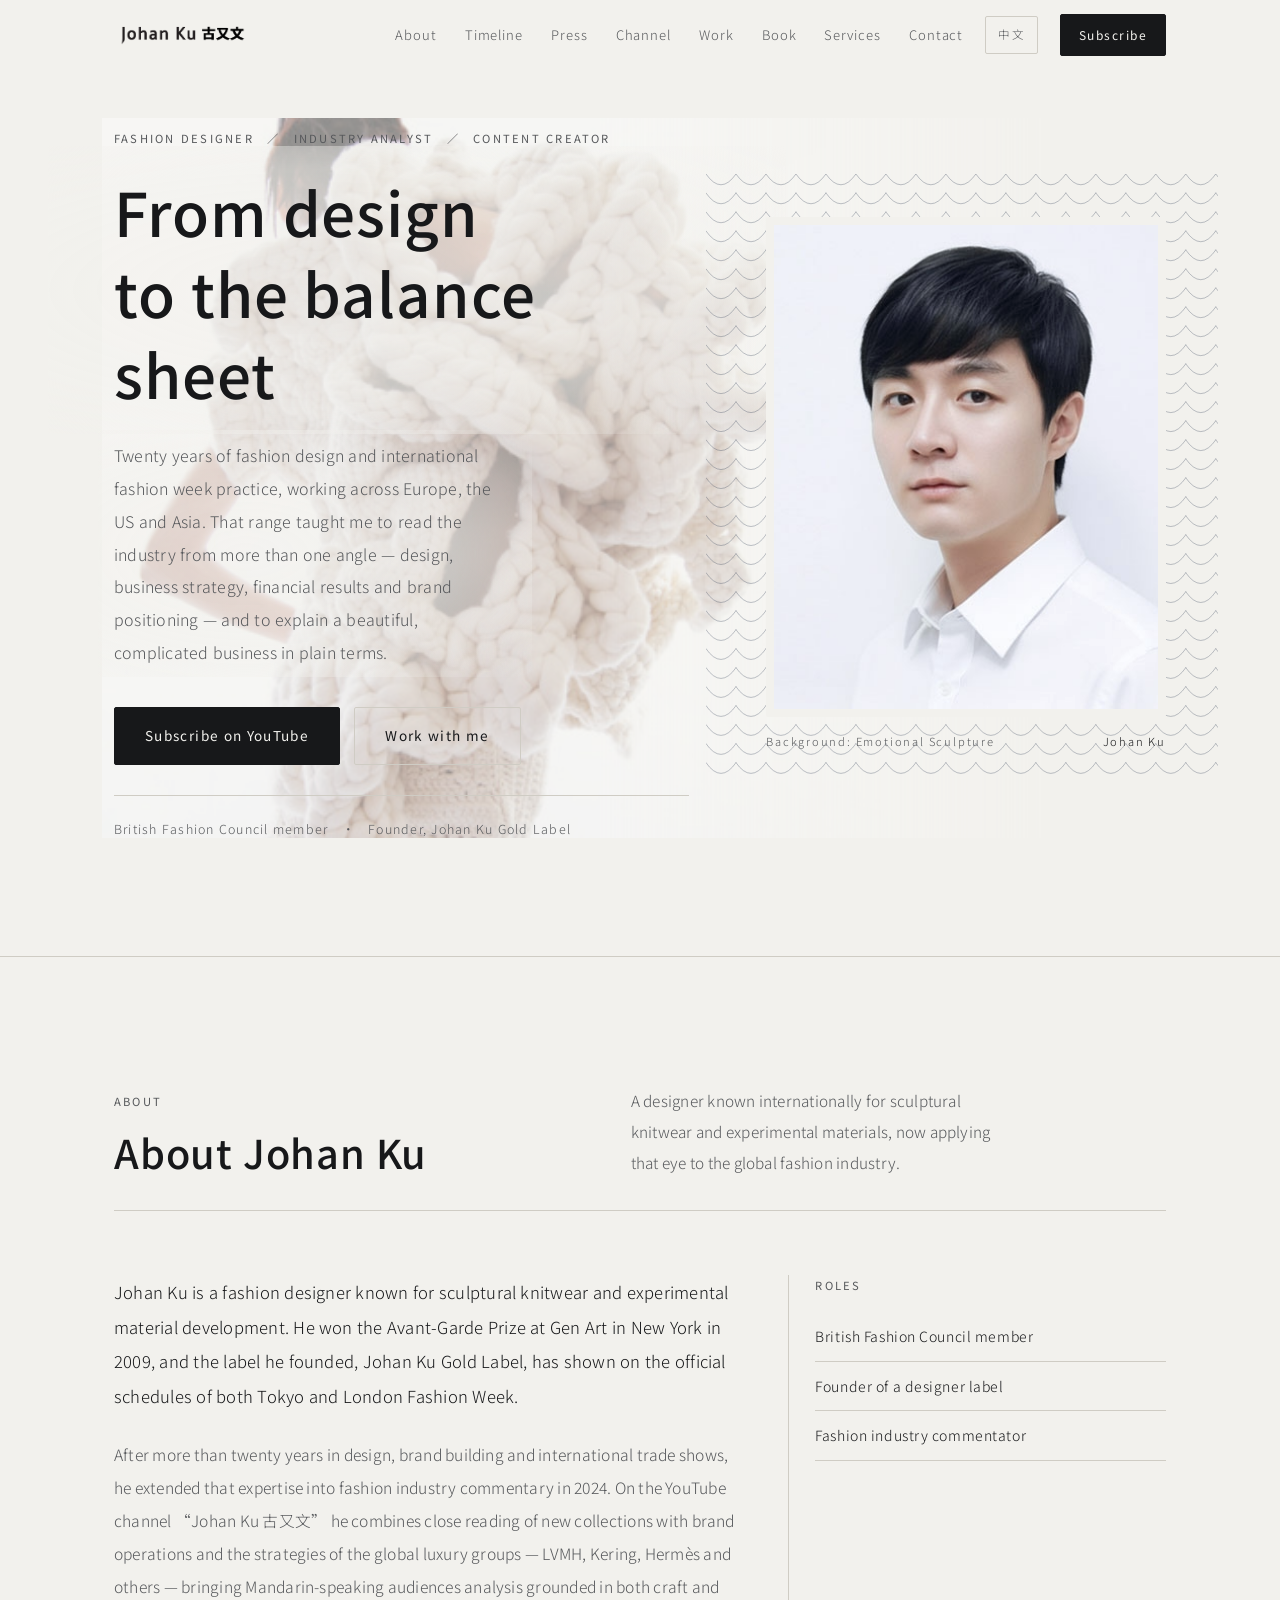
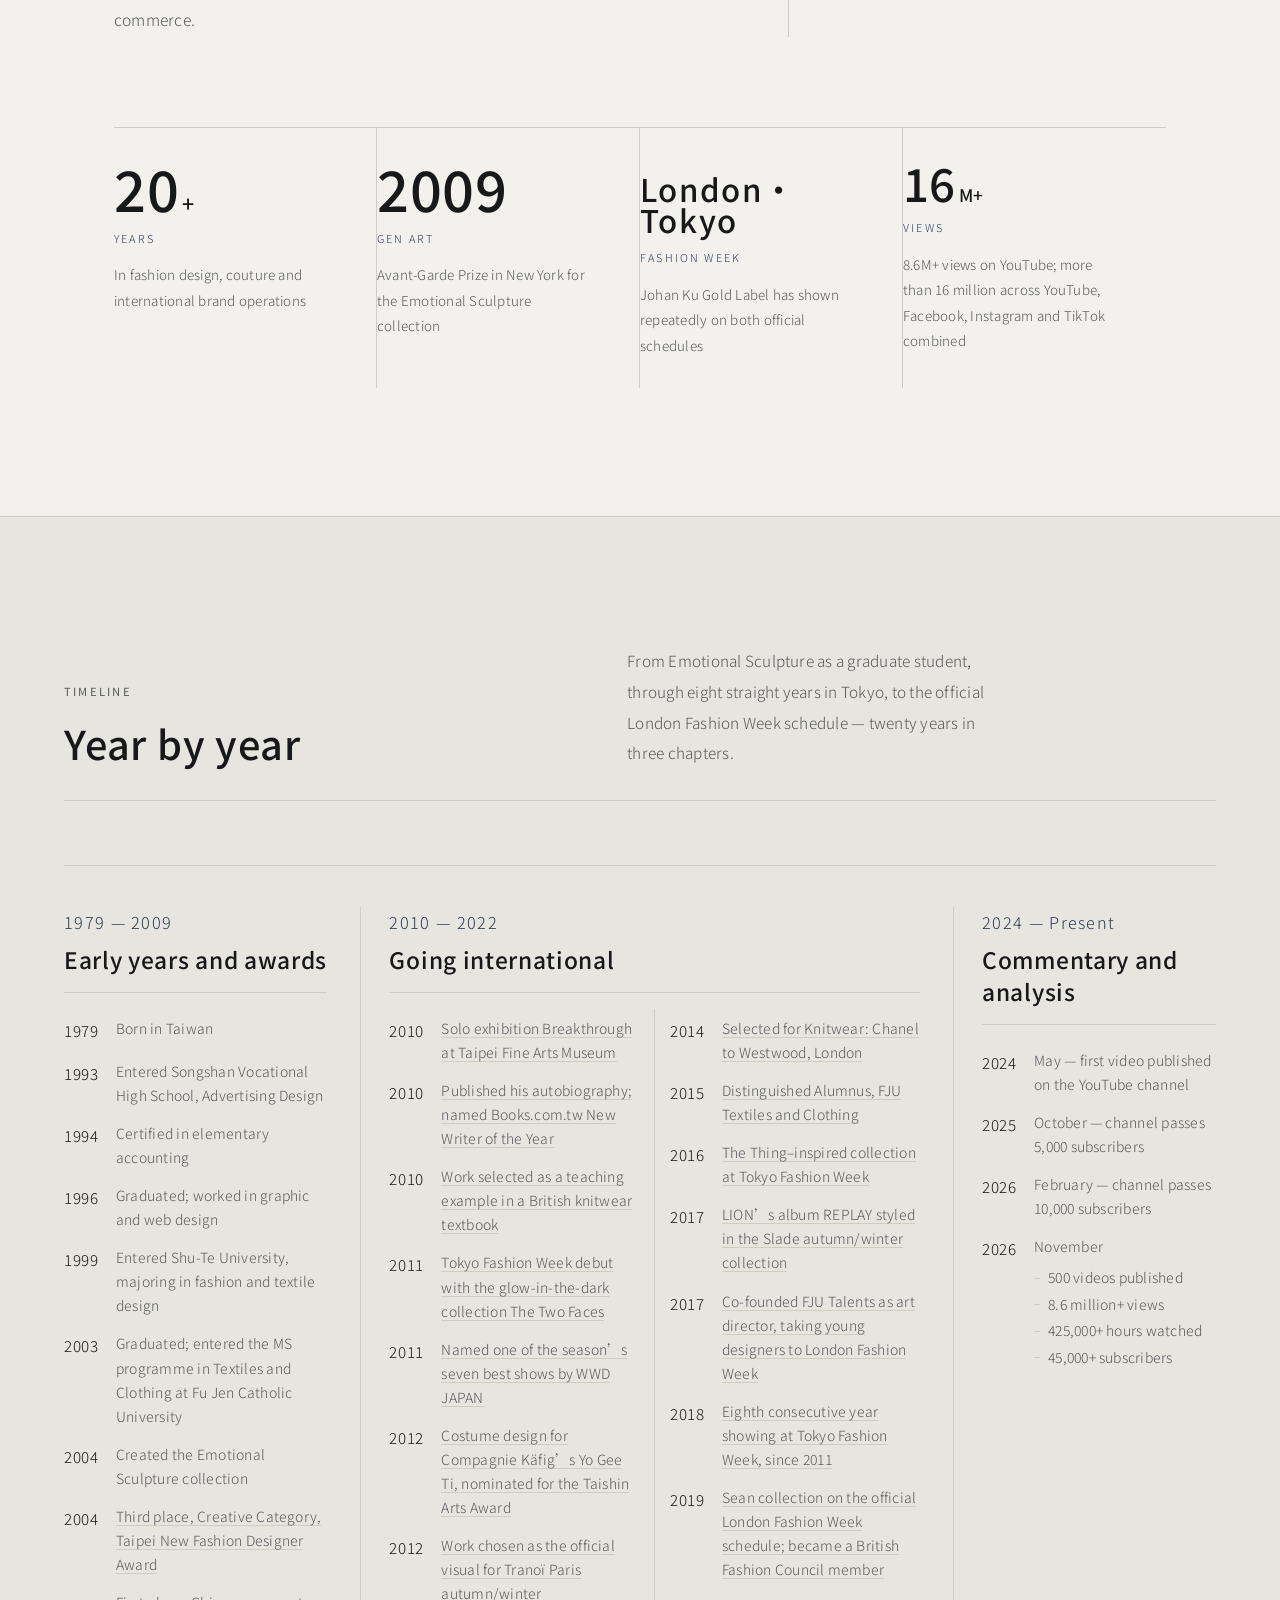
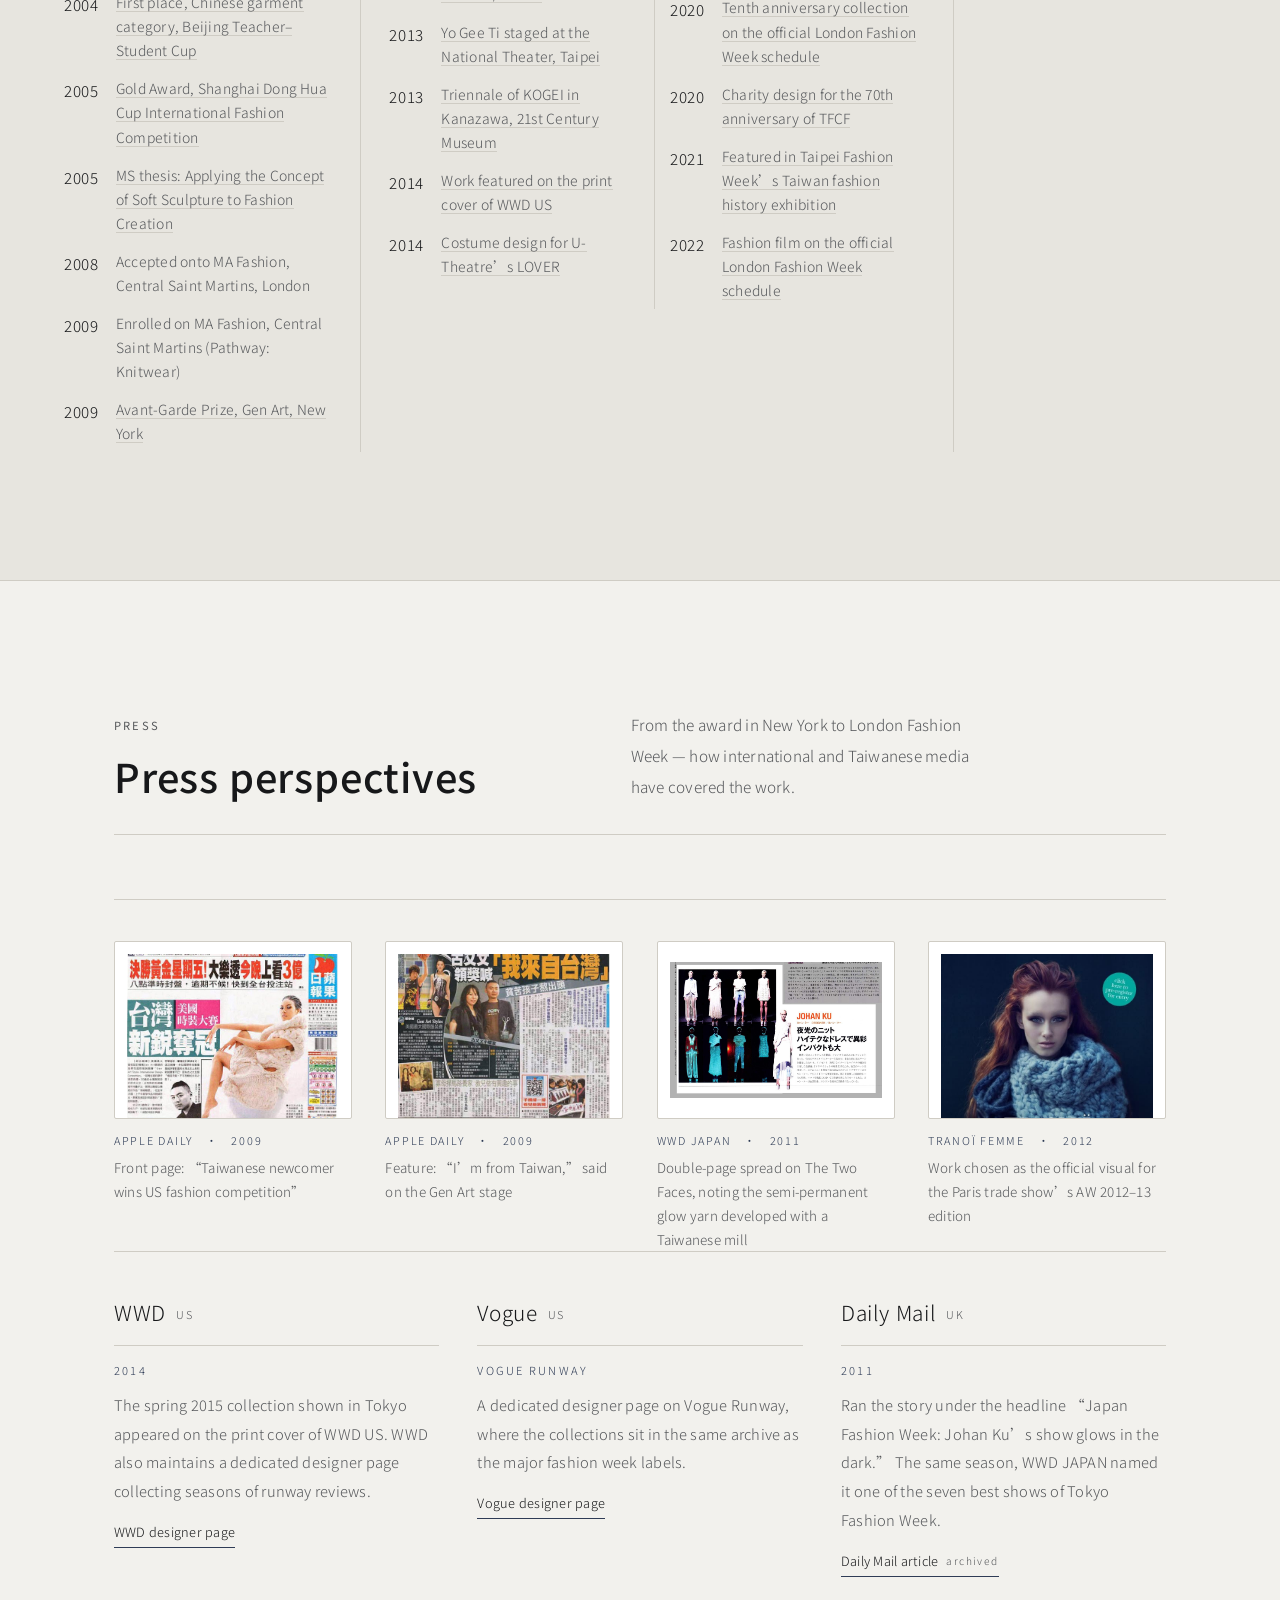
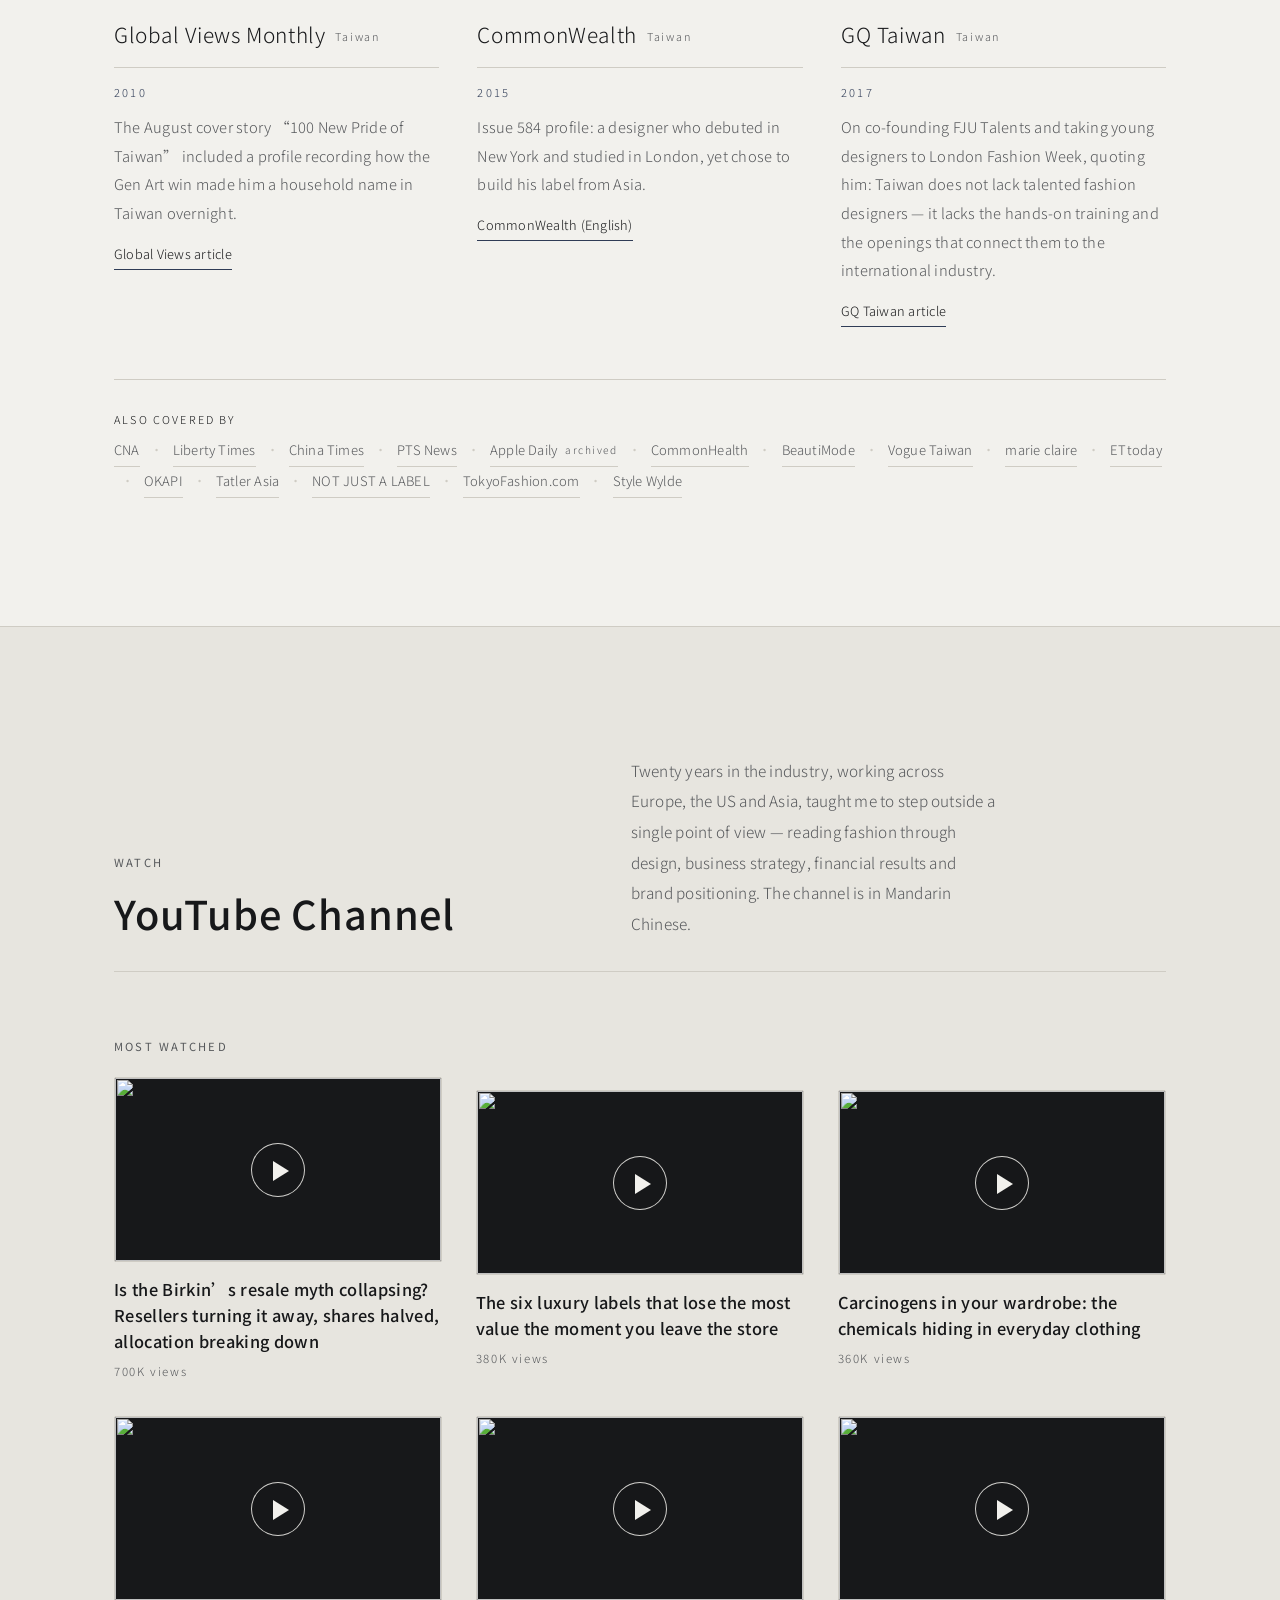
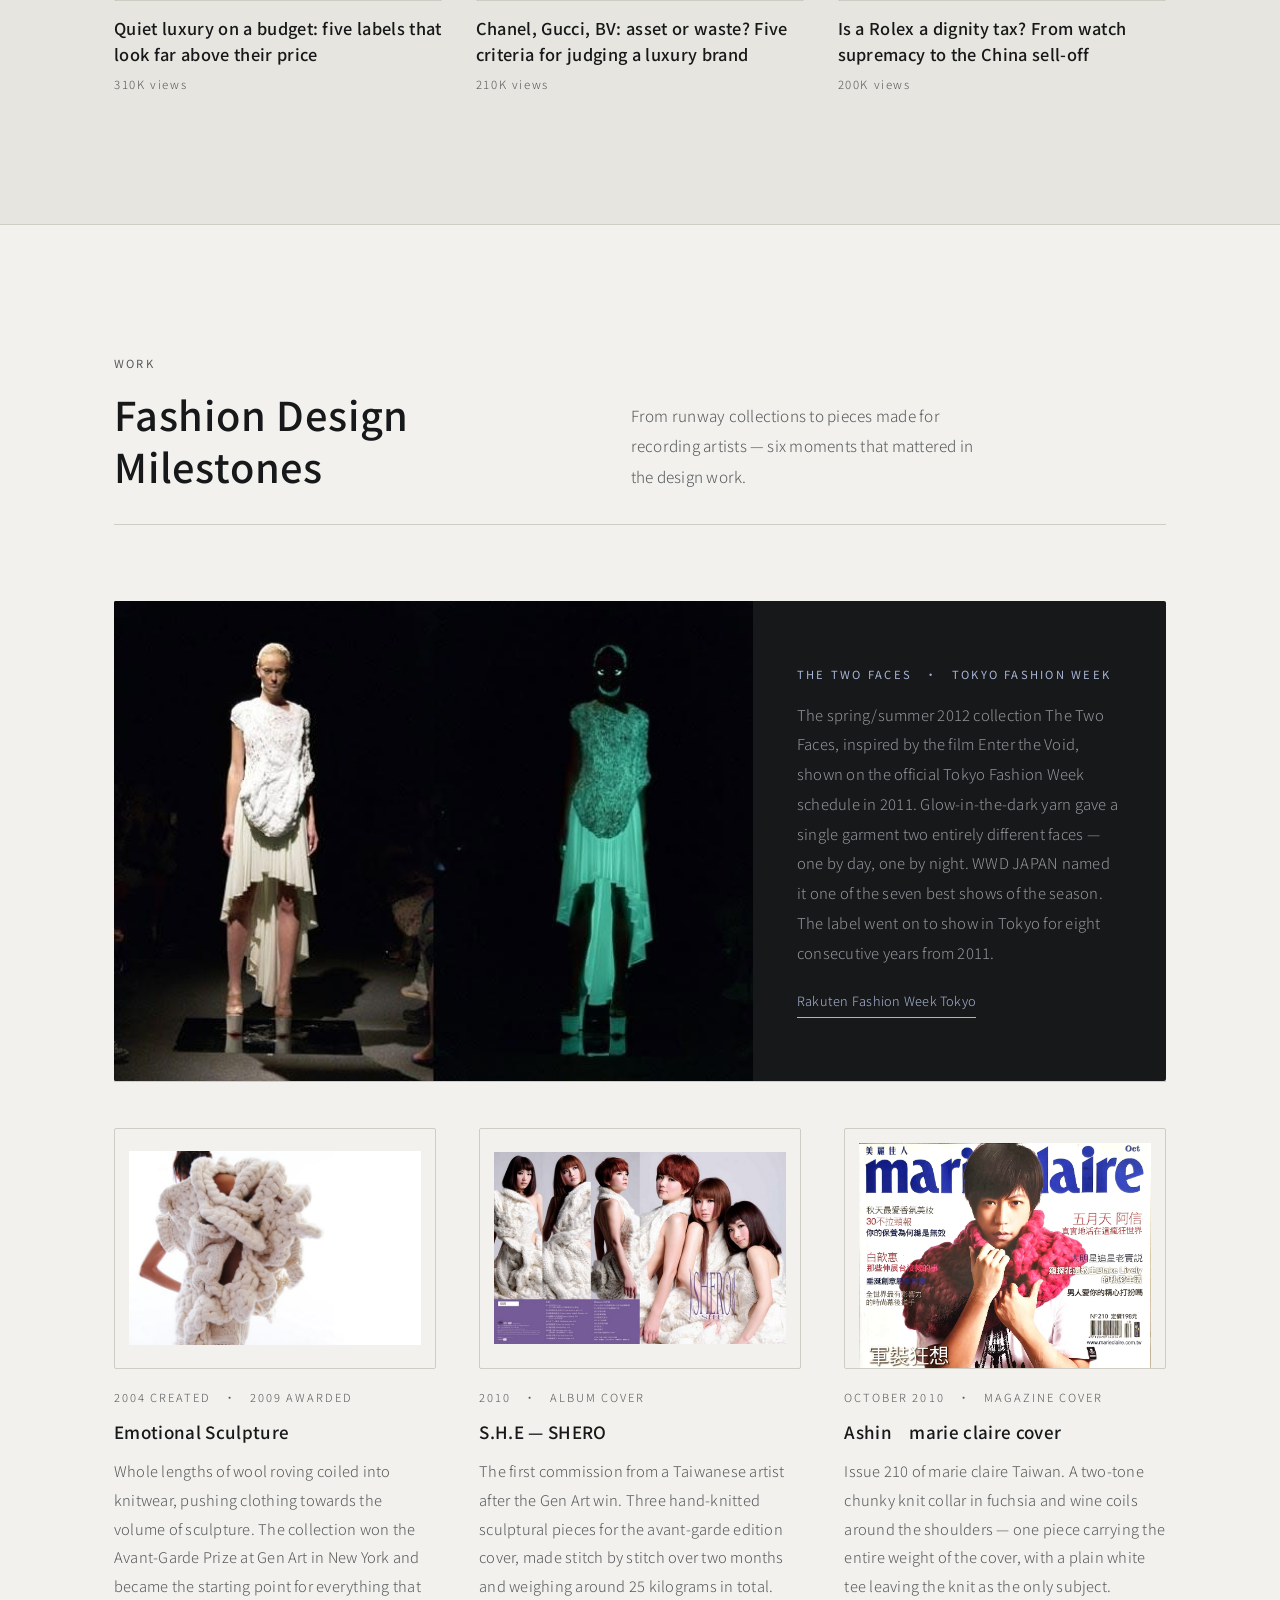
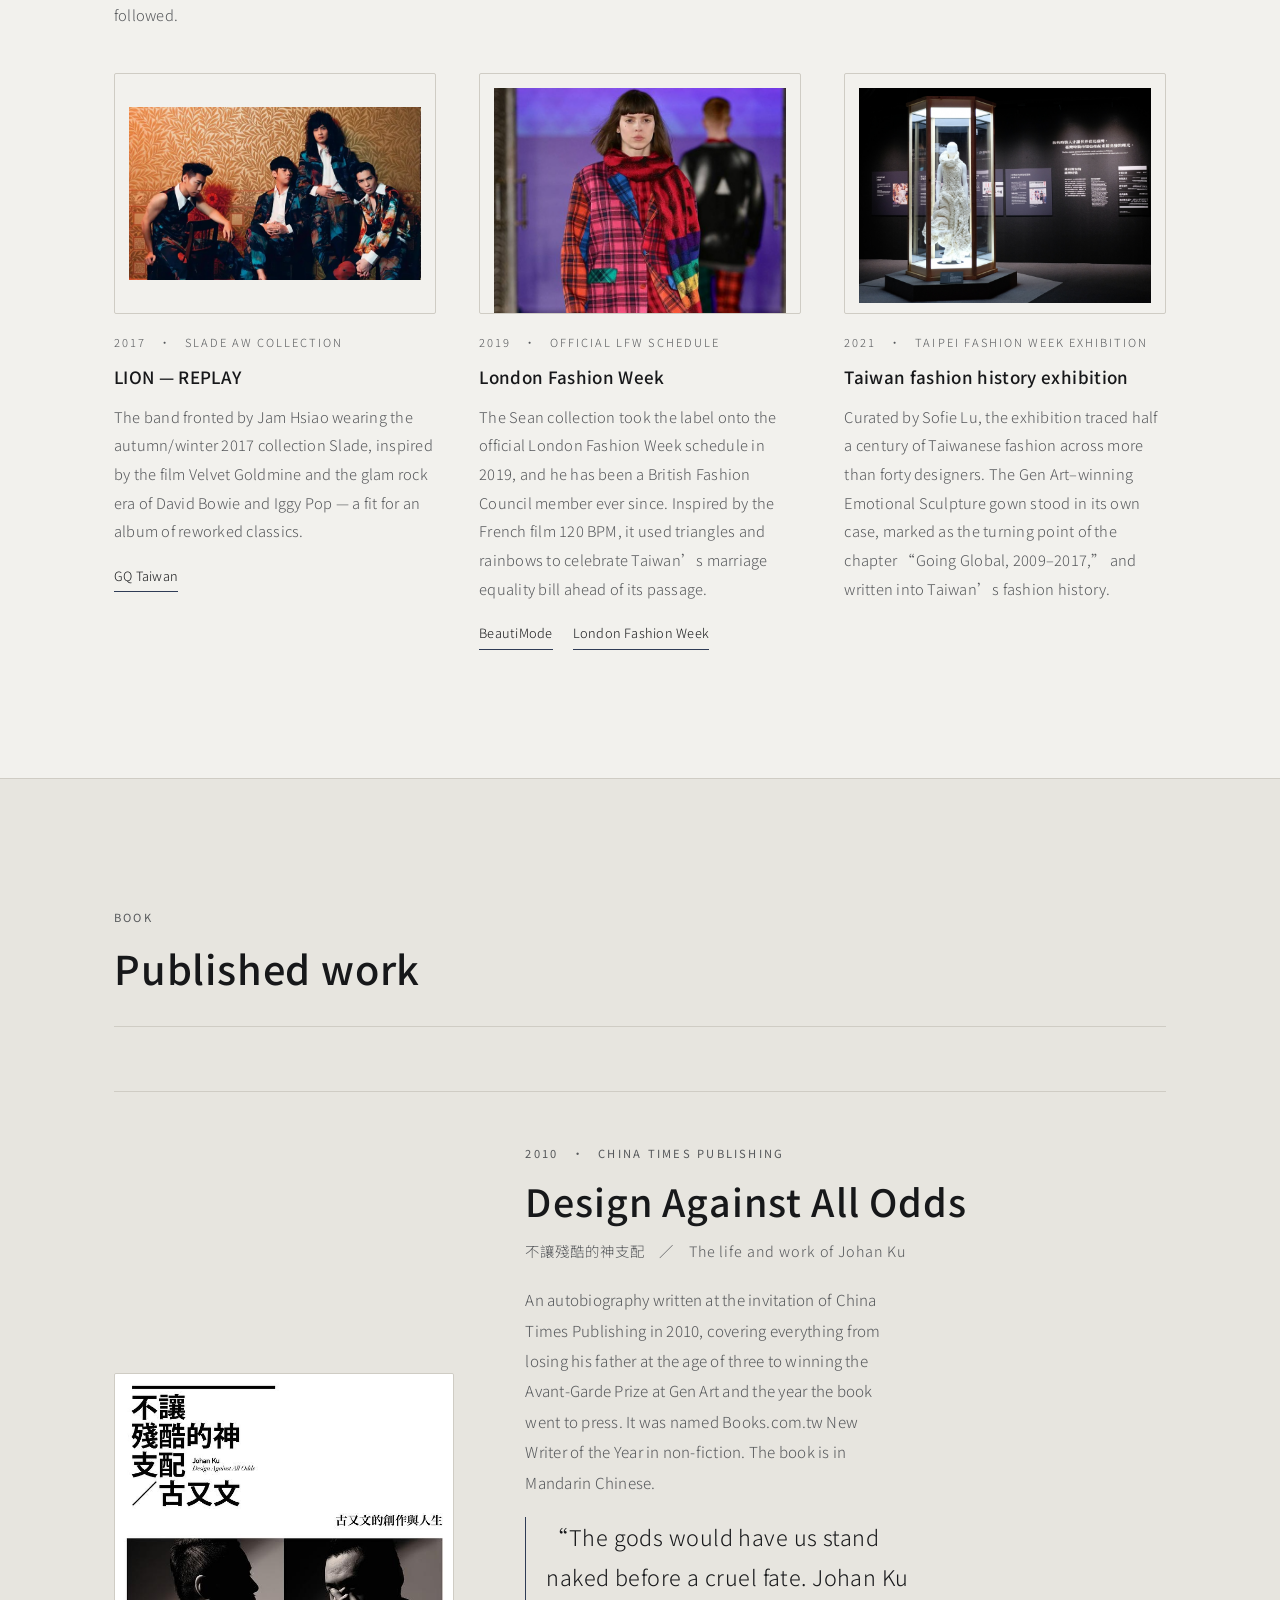
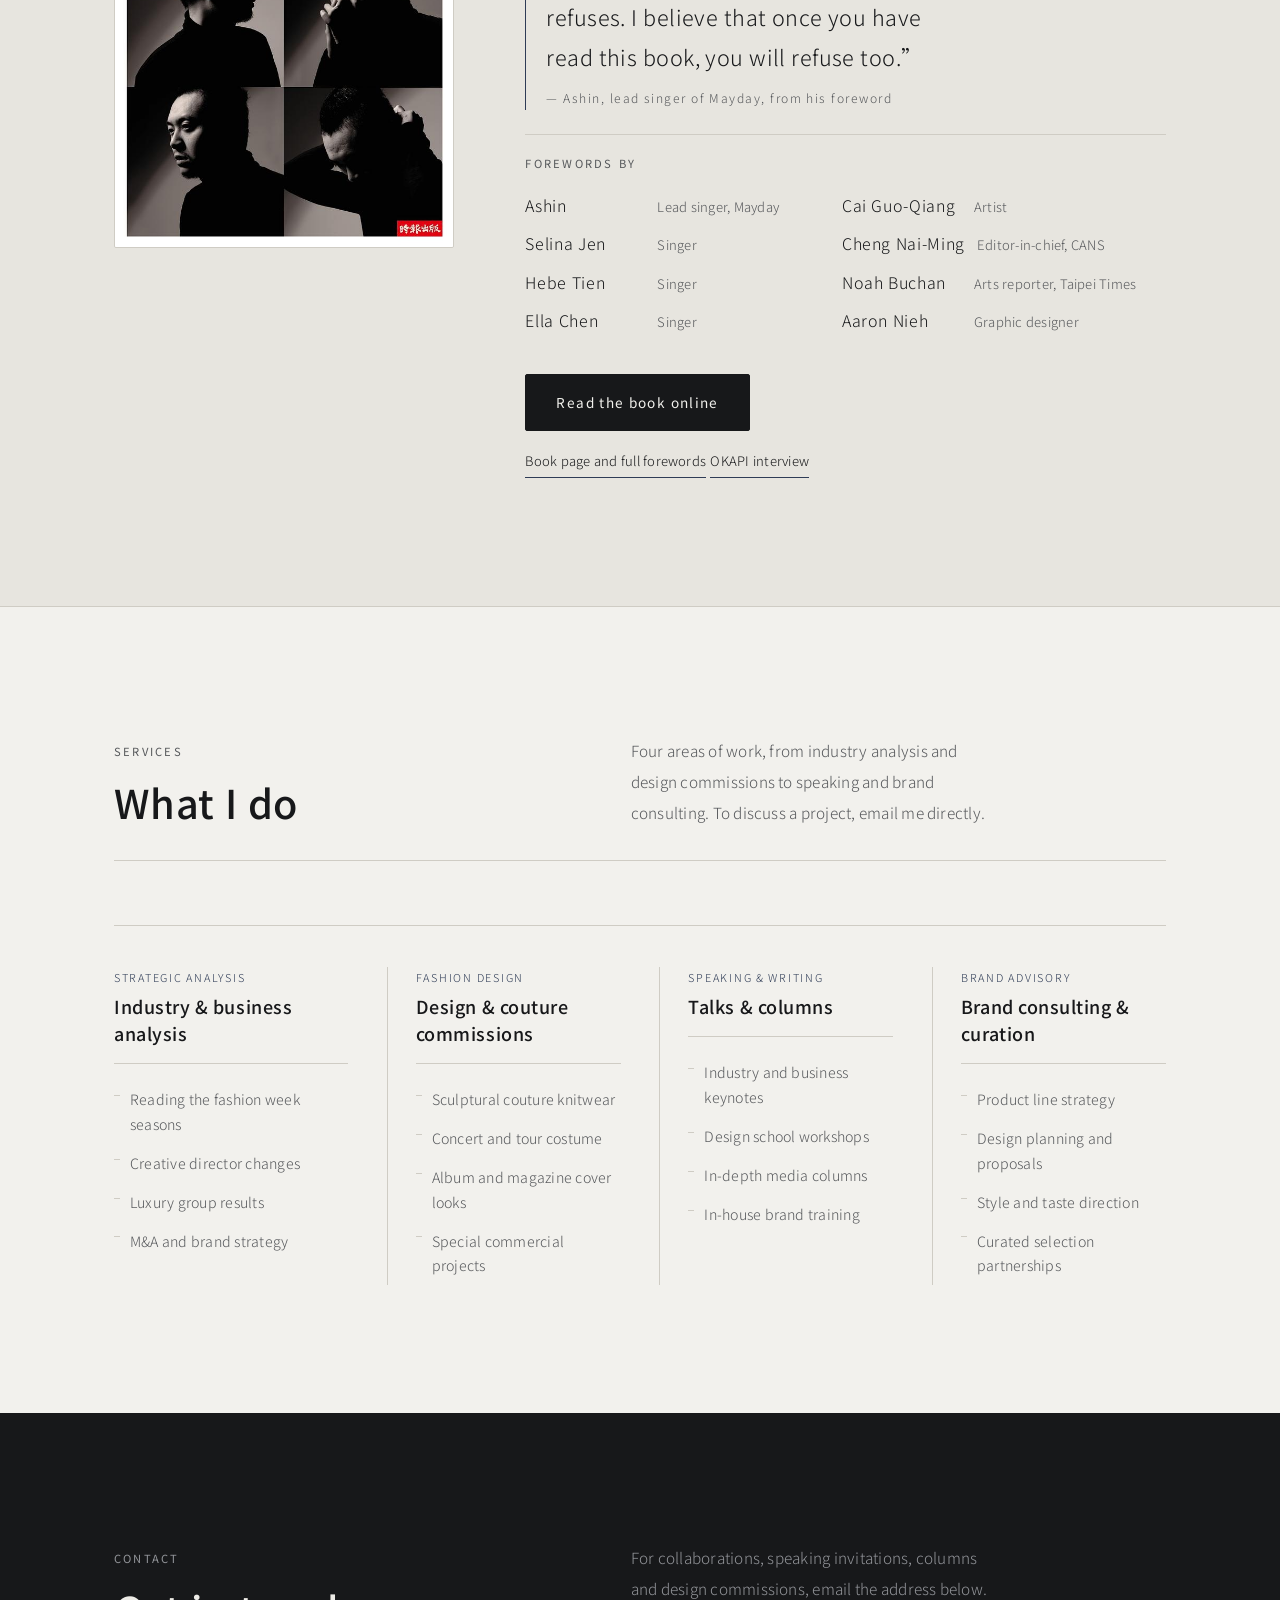
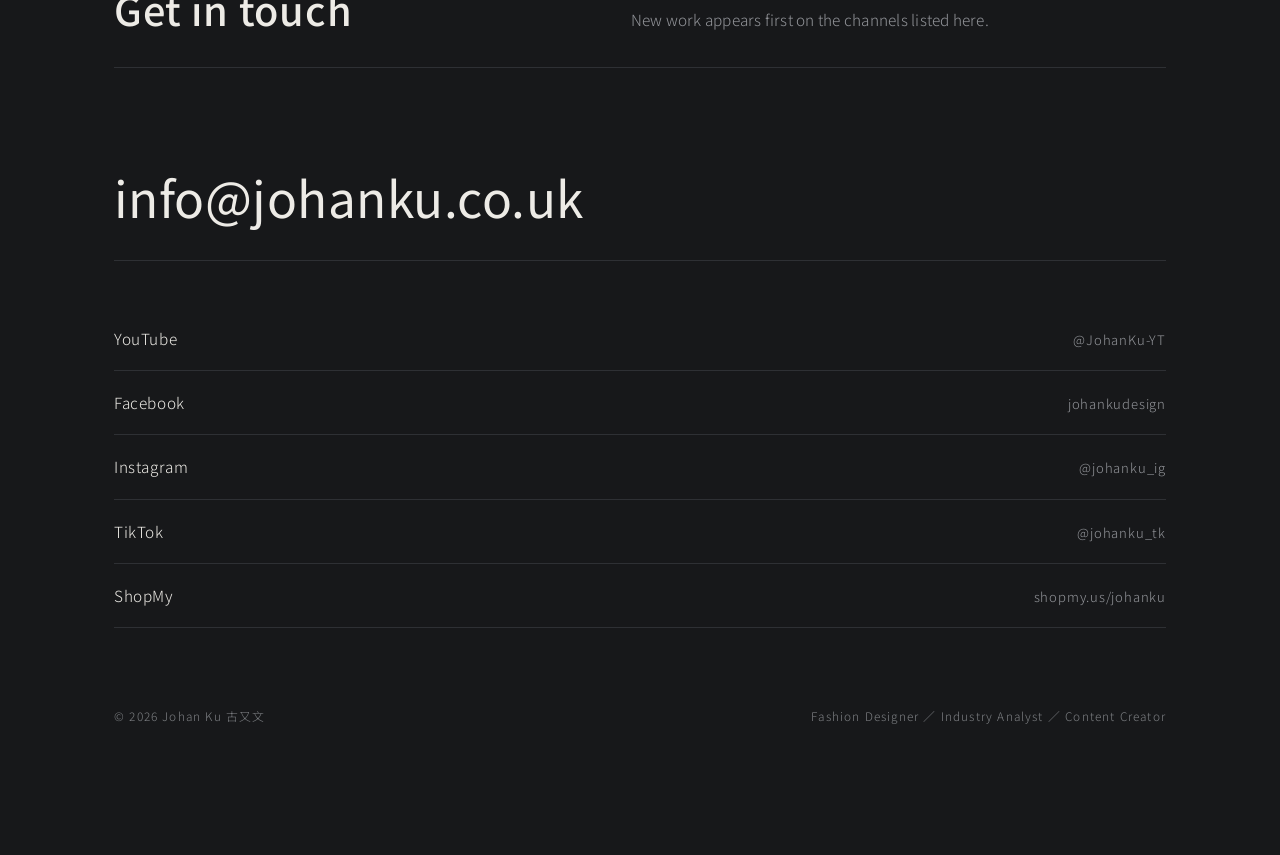
==== commit 6228069b: "更新熱門影片觀看數 Co-Authored-By: Claude Opus 5 <noreply@anthropic.com>" ====
--- a/index.html
+++ b/index.html
@@ -465,7 +465,7 @@
             <span class="vid-play" aria-hidden="true"></span>
           </span>
           <span class="vid-title">愛馬仕柏金包保值神話崩解中？二手商不收、股價腰斬、配貨失靈</span>
-          <span class="vid-views">65 萬次觀看</span>
+          <span class="vid-views">70 萬次觀看</span>
         </button>
 
         <button class="vid reveal" type="button" data-yt="Pacys9A22sg" style="--d:.06s">
@@ -492,7 +492,7 @@
             <span class="vid-play" aria-hidden="true"></span>
           </span>
           <span class="vid-title">1 千台幣穿出頂奢質感？小資族必看的 5 大靜奢風品牌</span>
-          <span class="vid-views">30 萬次觀看</span>
+          <span class="vid-views">31 萬次觀看</span>
         </button>
 
         <button class="vid reveal" type="button" data-yt="RNqUS7Gq7nA" style="--d:.24s">
@@ -501,7 +501,7 @@
             <span class="vid-play" aria-hidden="true"></span>
           </span>
           <span class="vid-title">香奈兒、古馳、BV 是資產還是垃圾？專家五大標準殘酷評測</span>
-          <span class="vid-views">20 萬次觀看</span>
+          <span class="vid-views">21 萬次觀看</span>
         </button>
 
         <button class="vid reveal" type="button" data-yt="kYzrrV9Wi6g" style="--d:.30s">
@@ -510,7 +510,7 @@
             <span class="vid-play" aria-hidden="true"></span>
           </span>
           <span class="vid-title">勞力士是種「尊嚴稅」？從鐘錶霸王到中國拋售危機</span>
-          <span class="vid-views">19 萬次觀看</span>
+          <span class="vid-views">20 萬次觀看</span>
         </button>
 
       </div>
